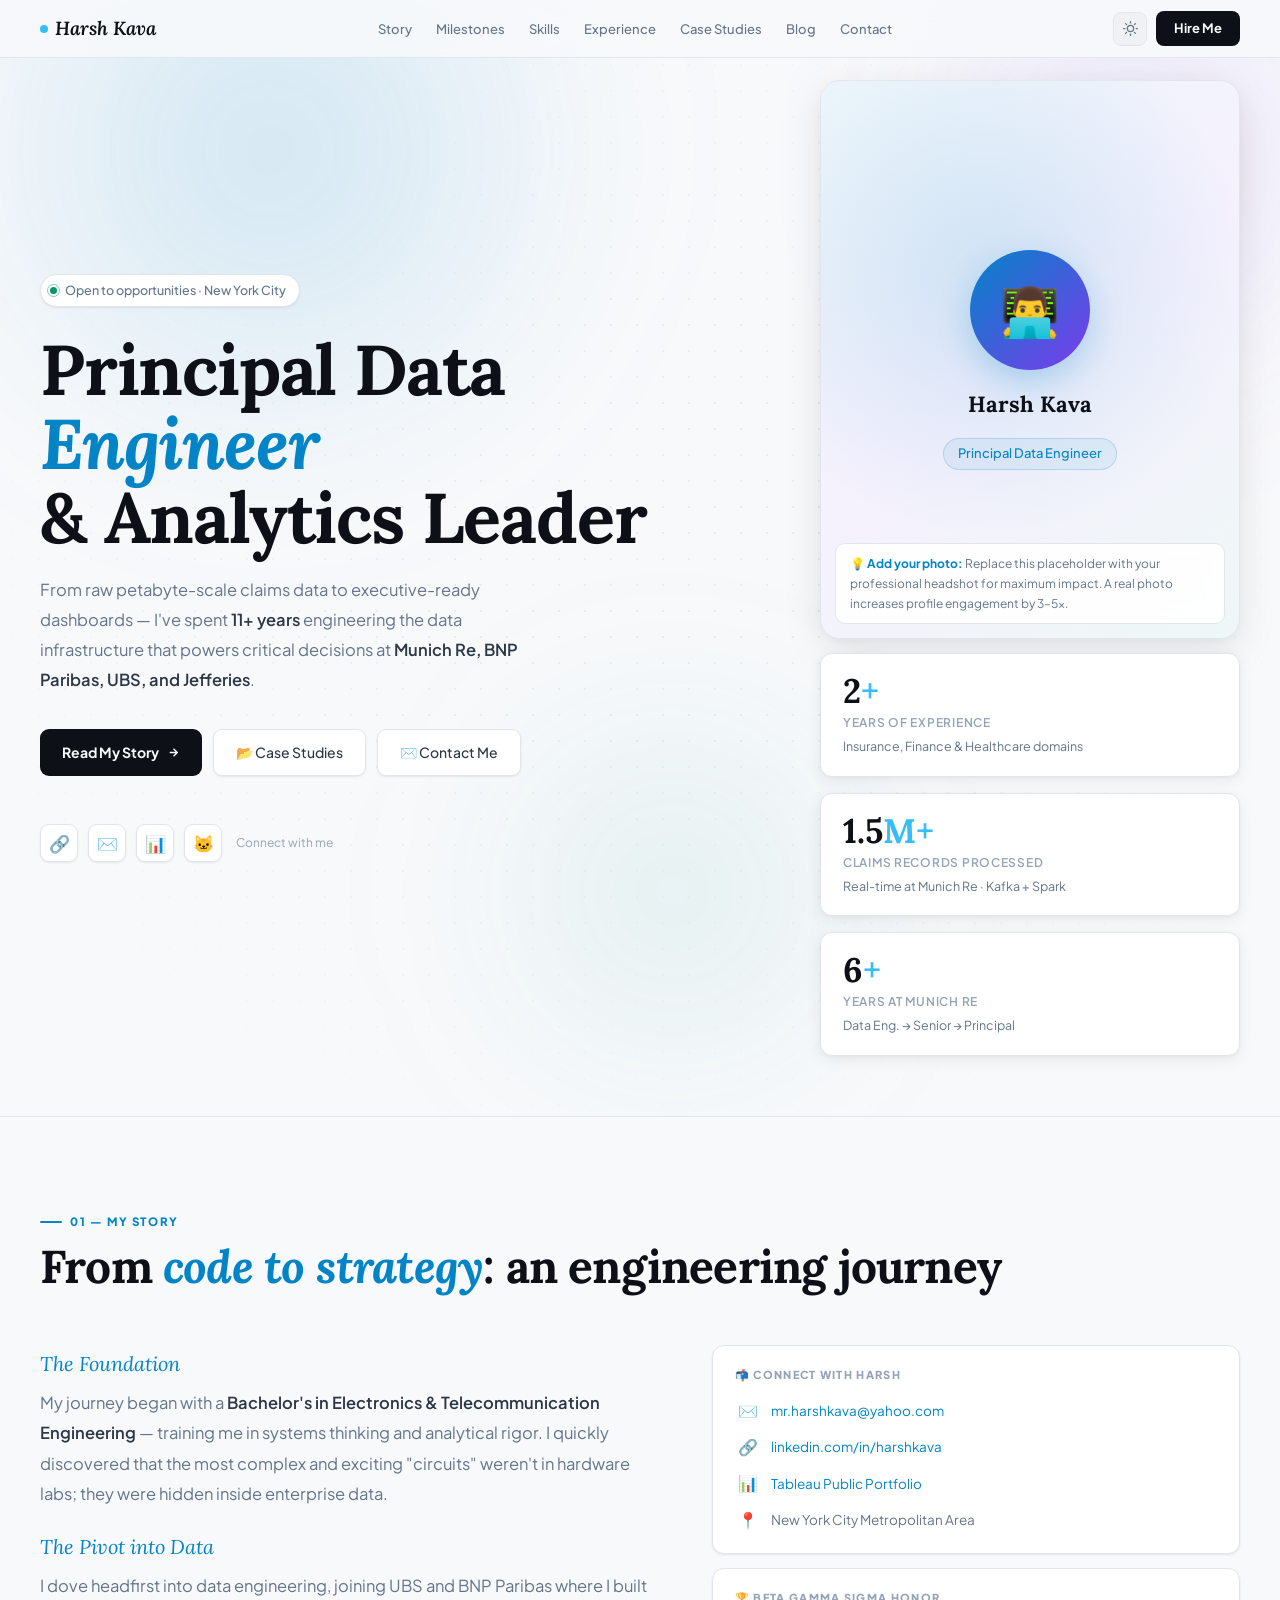
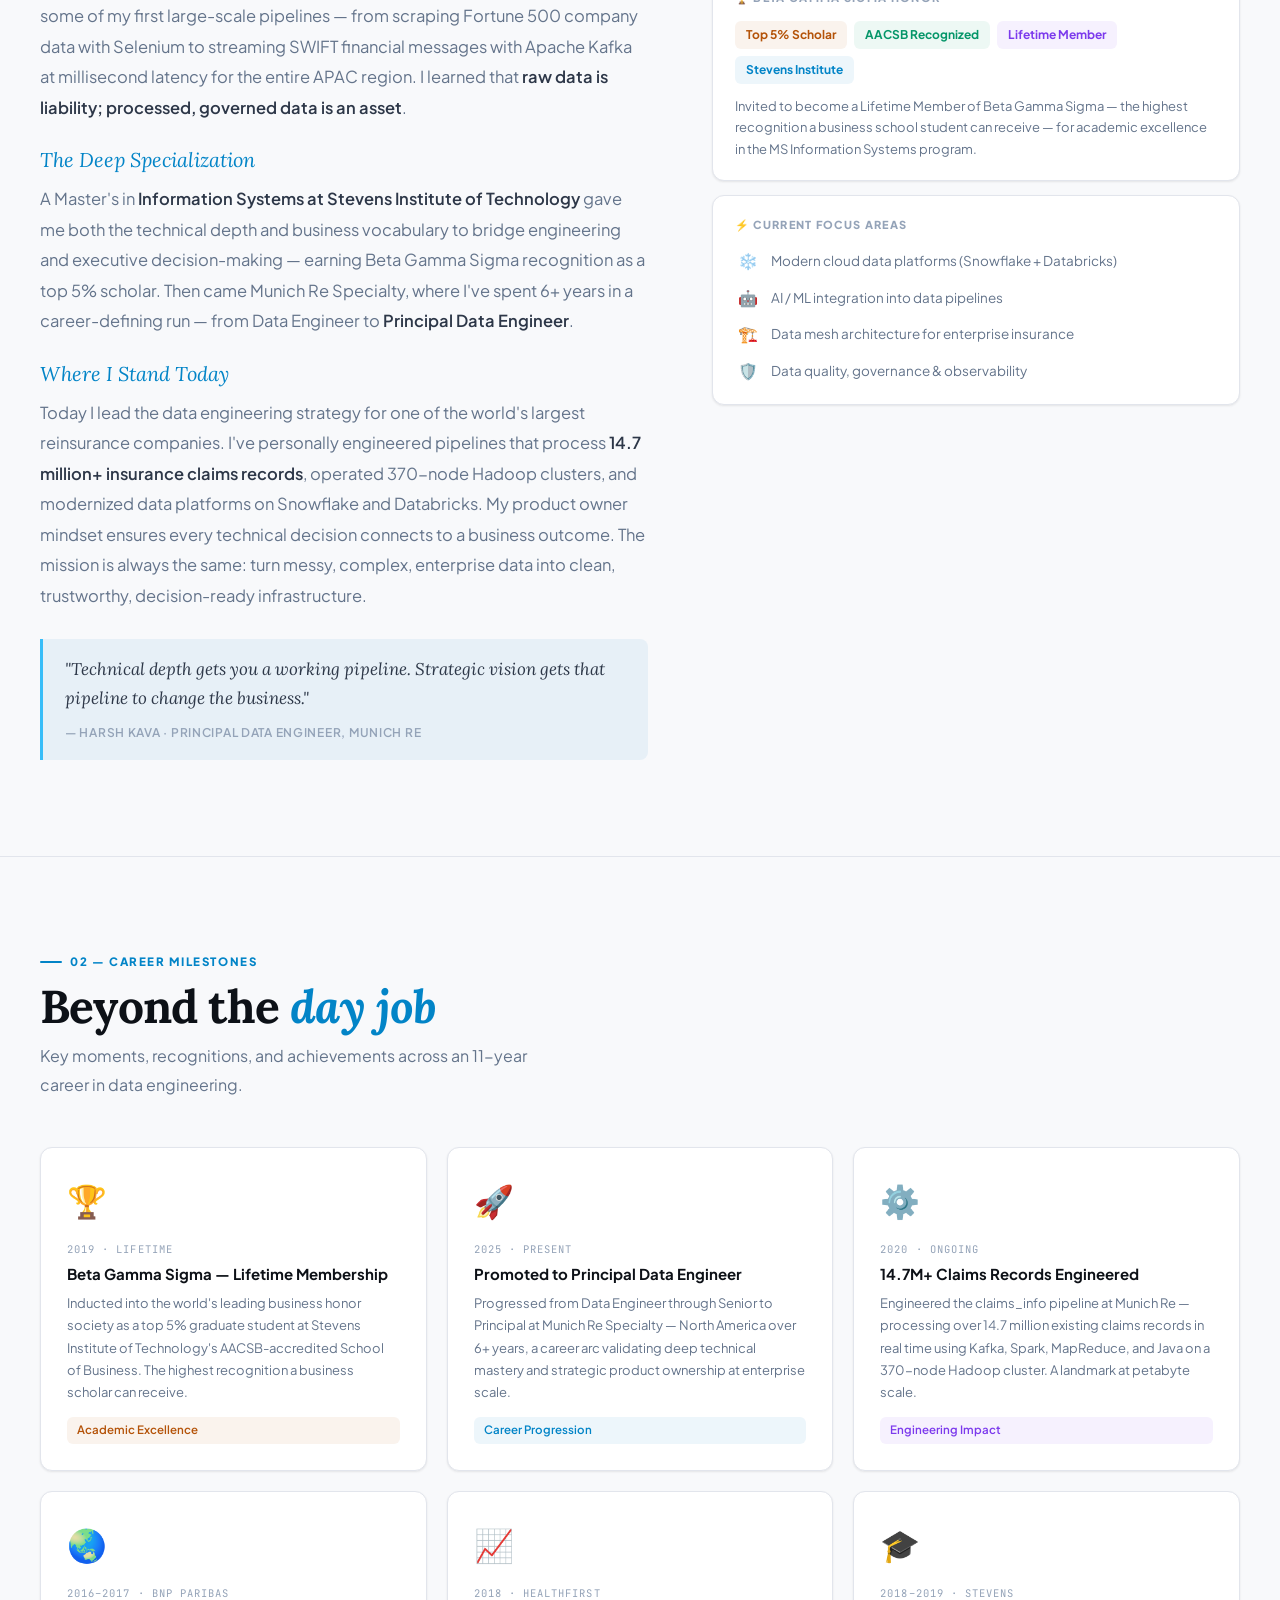
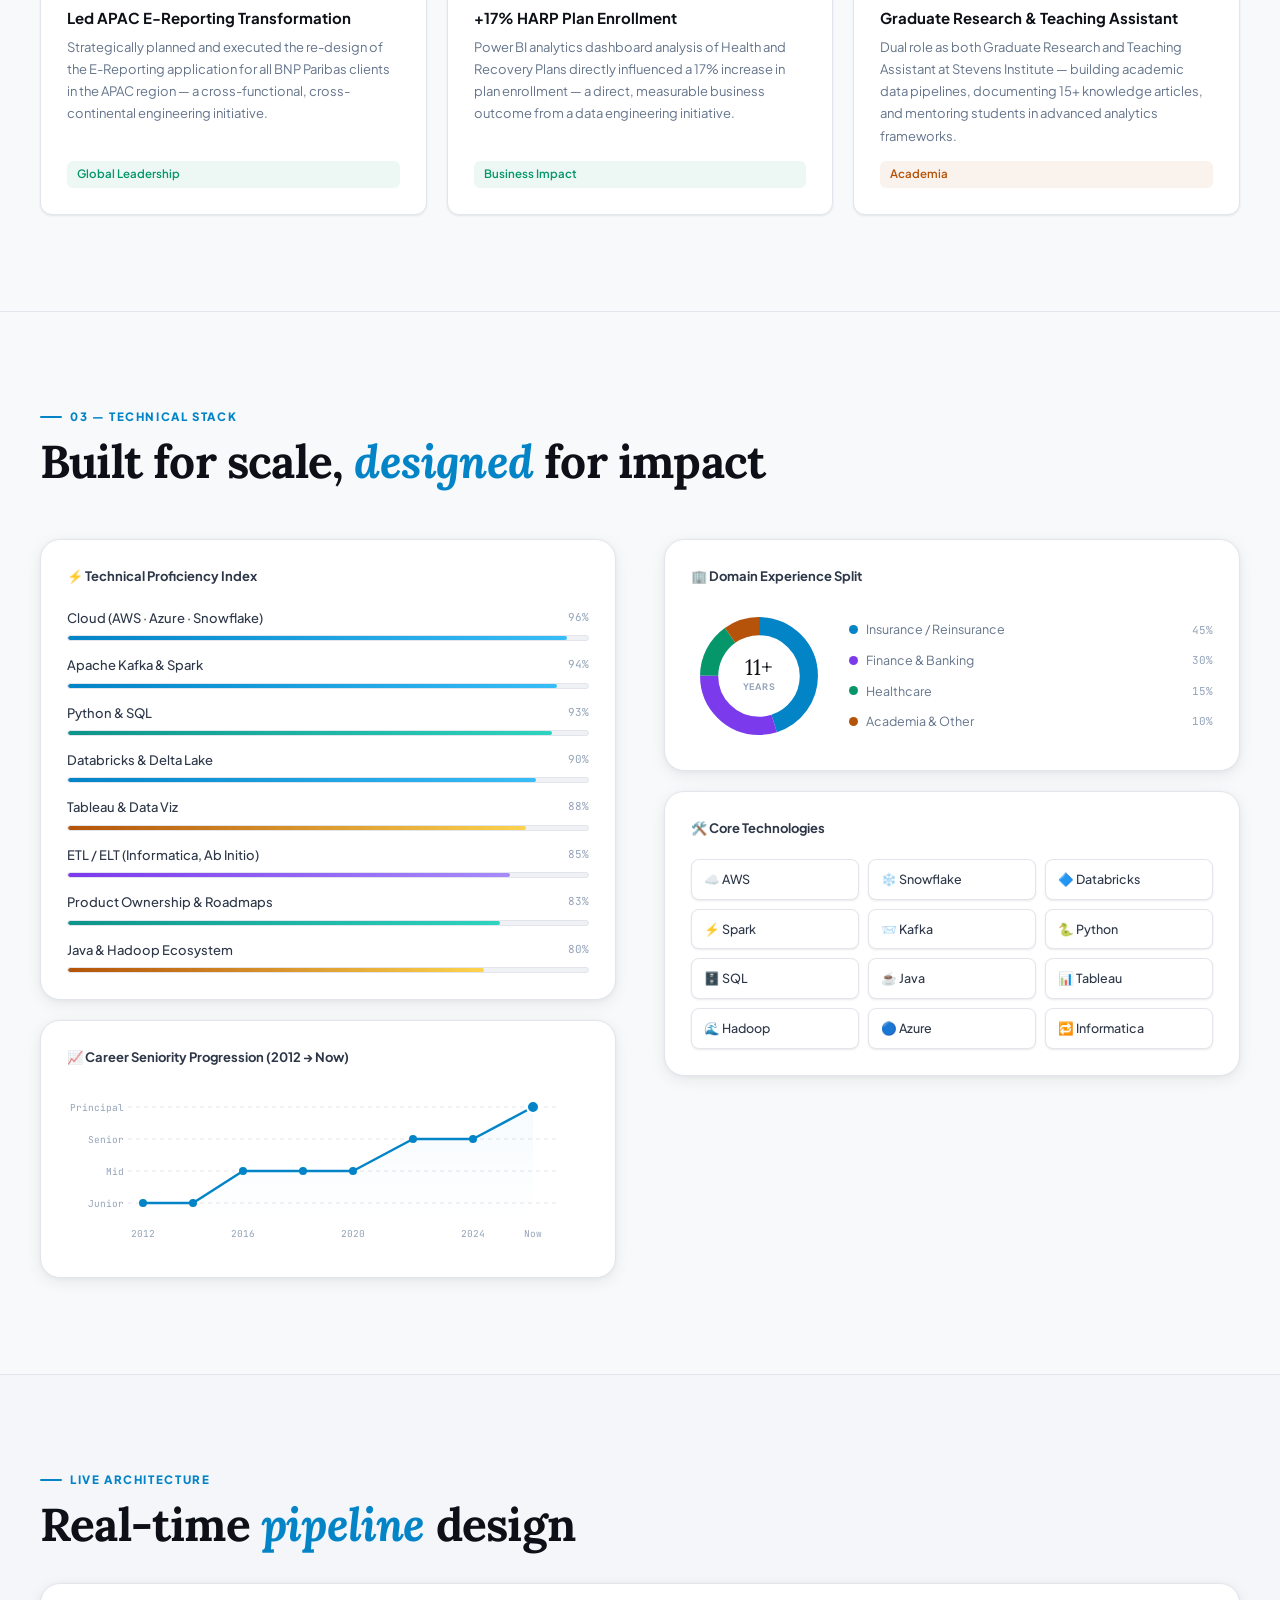
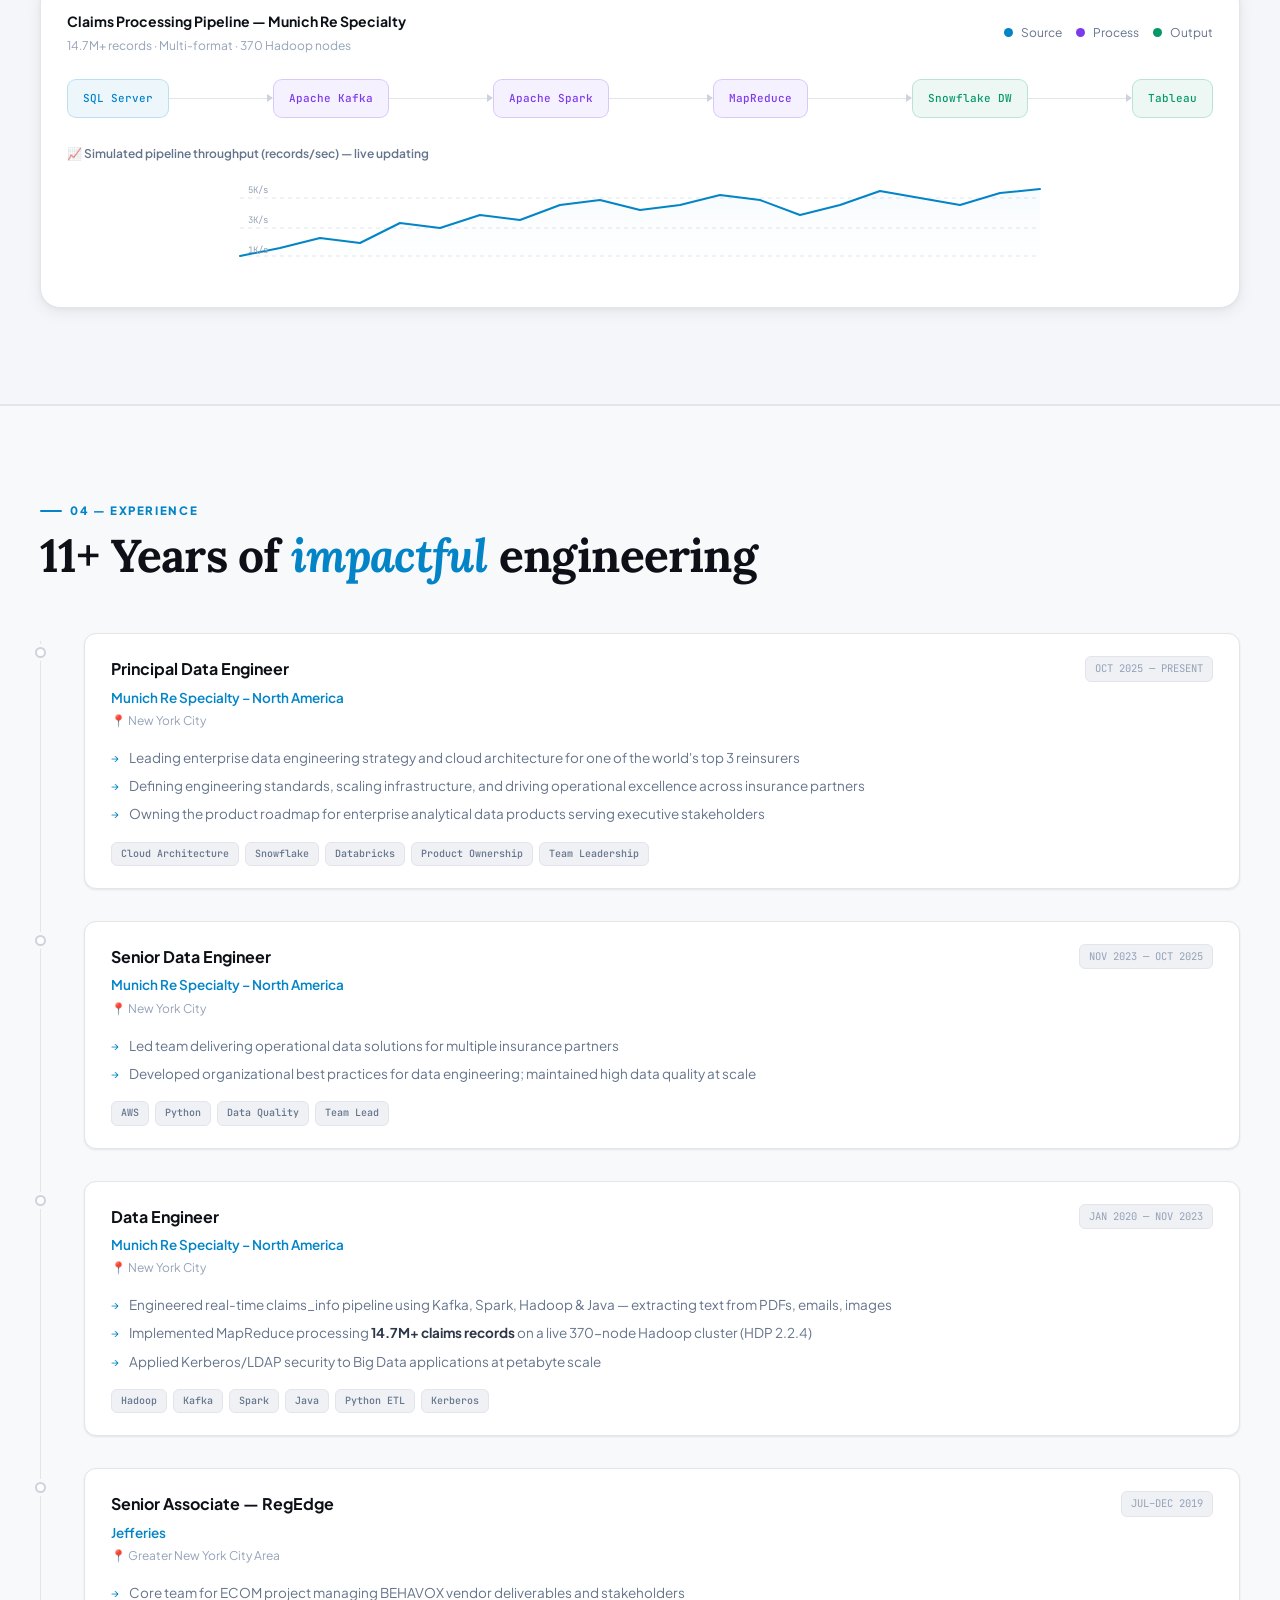
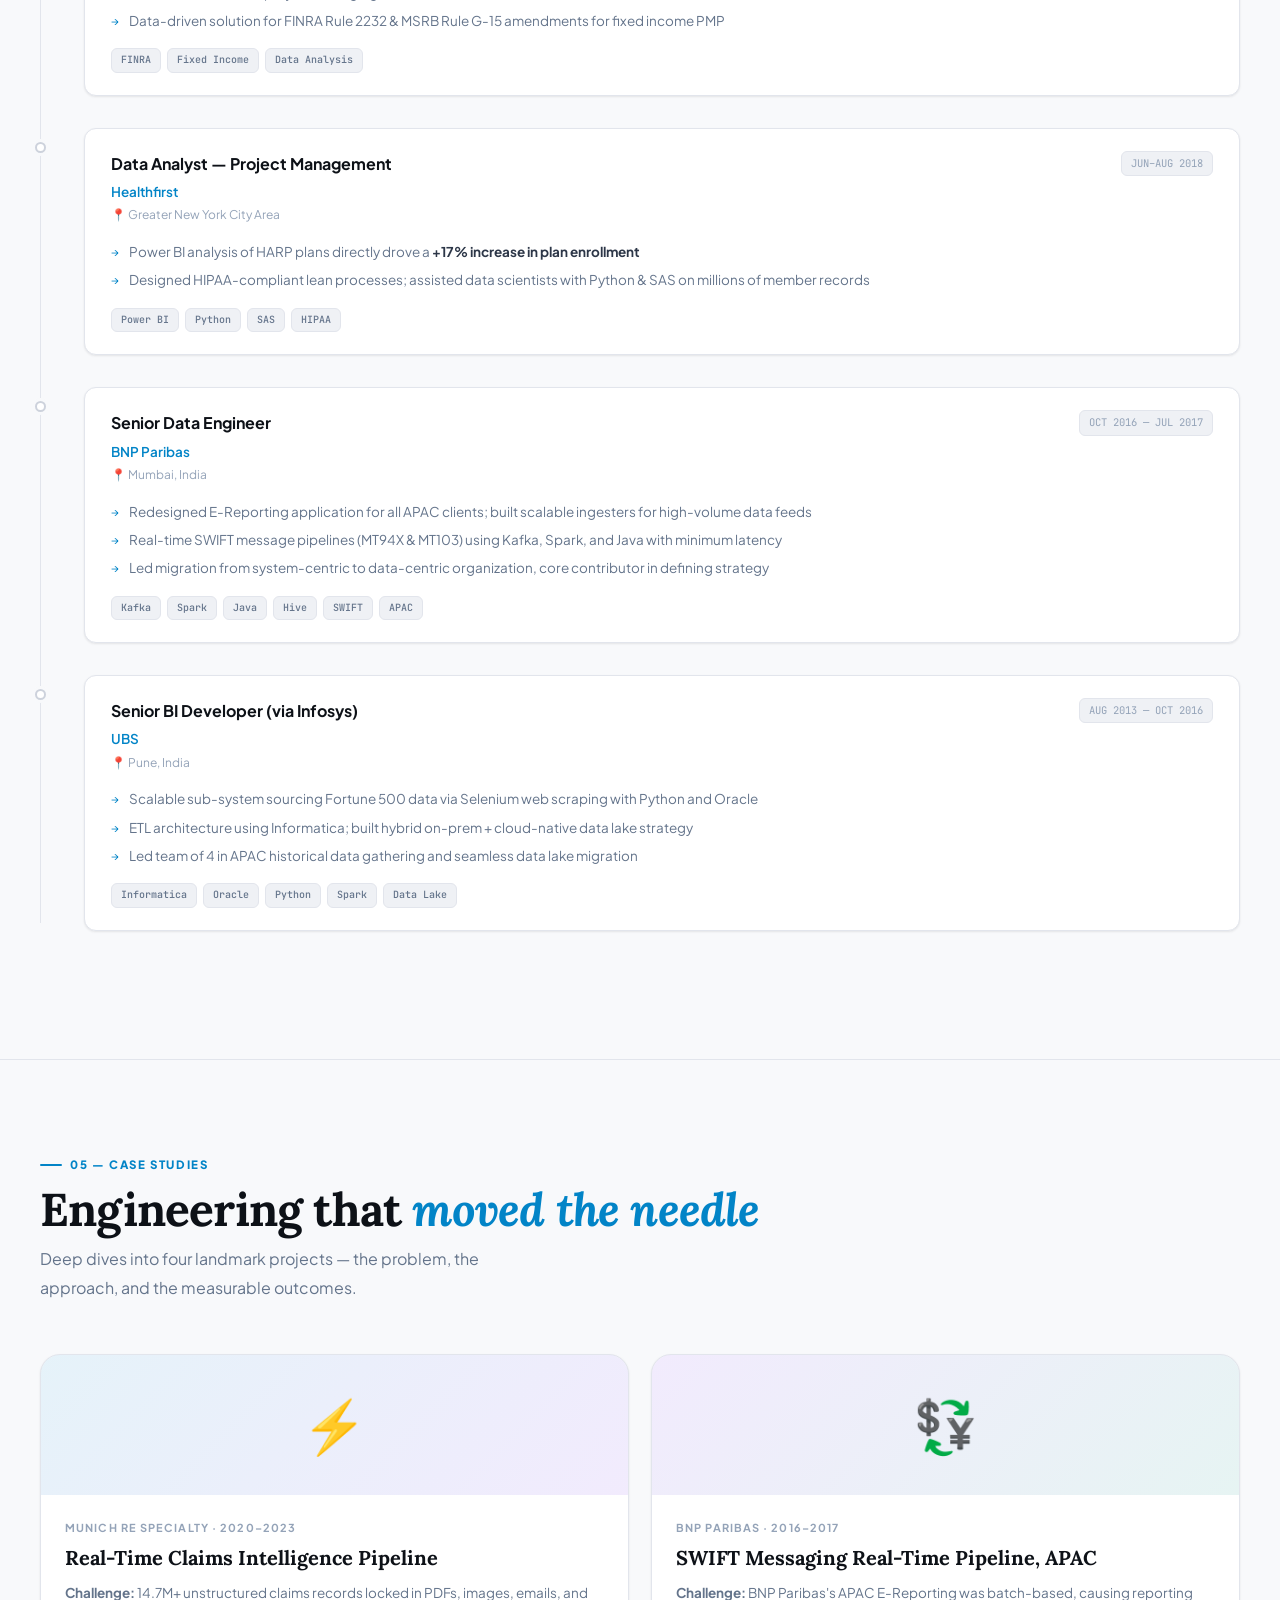
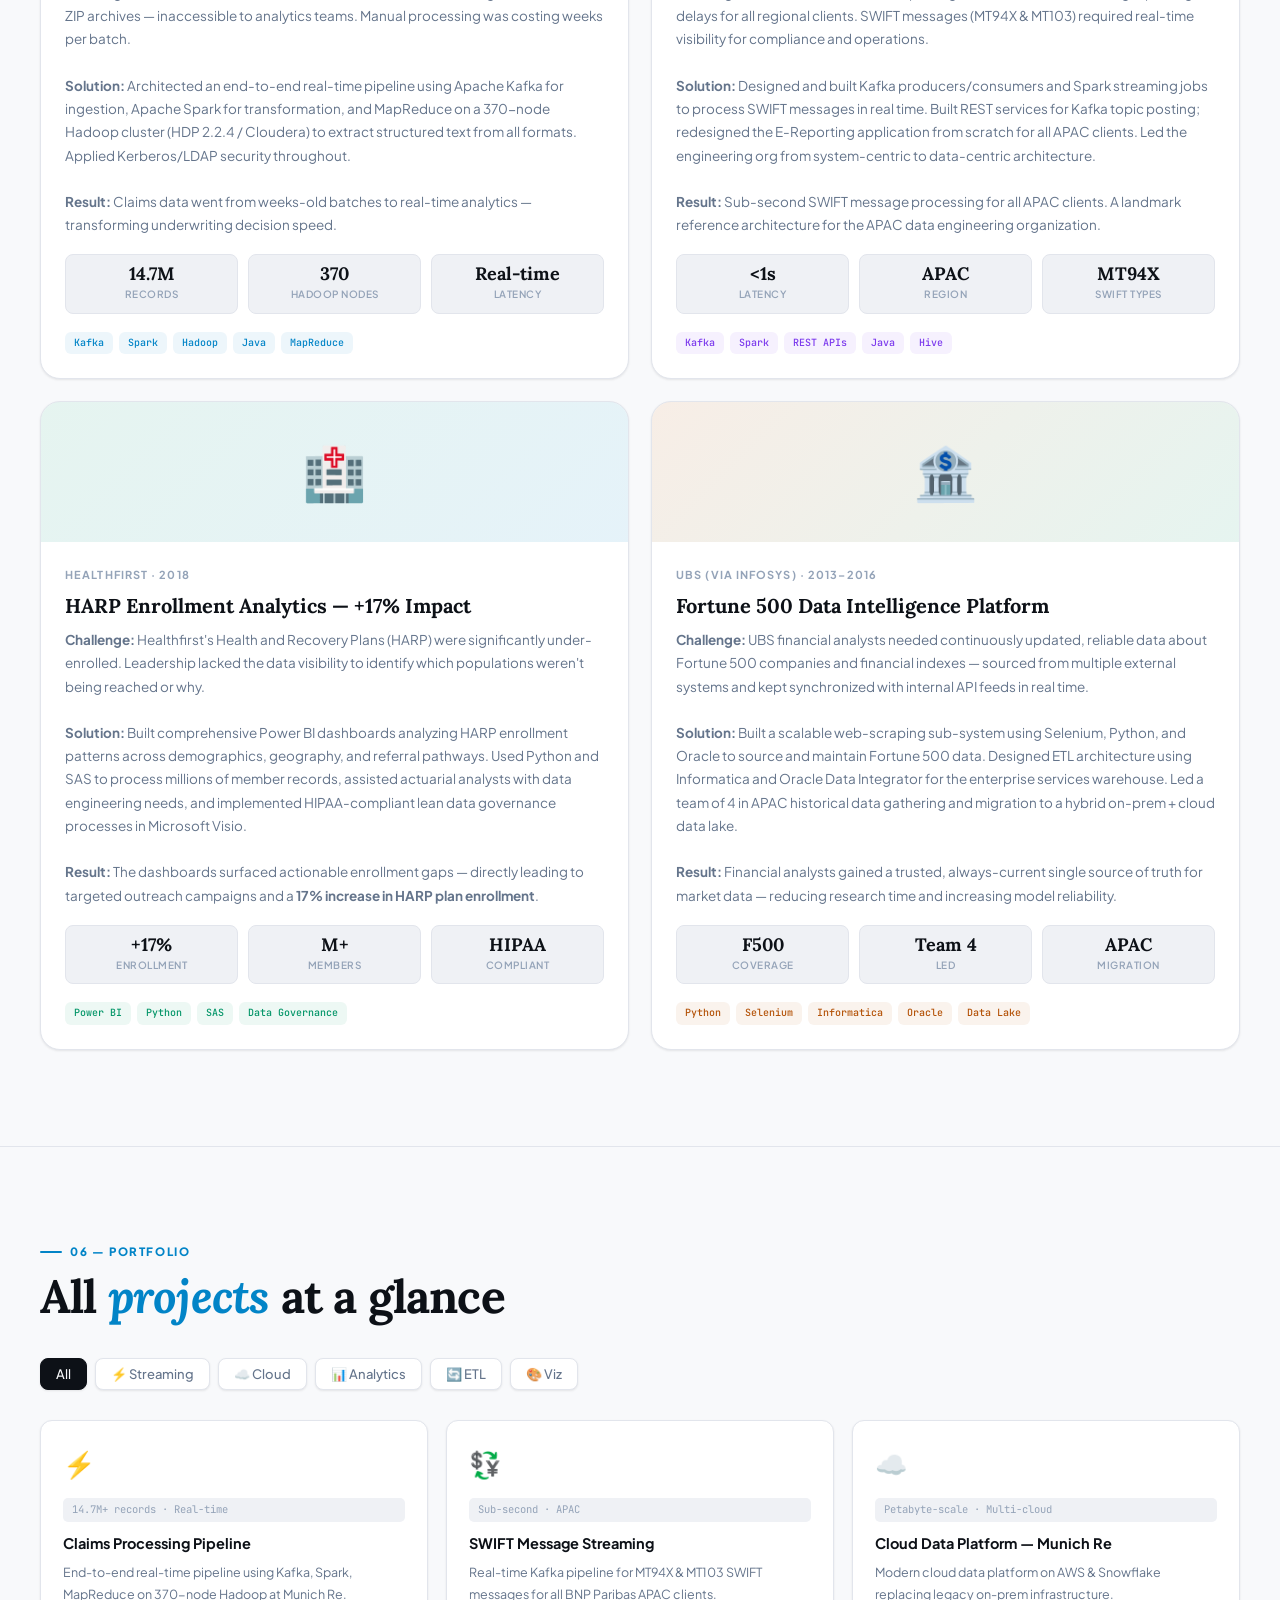
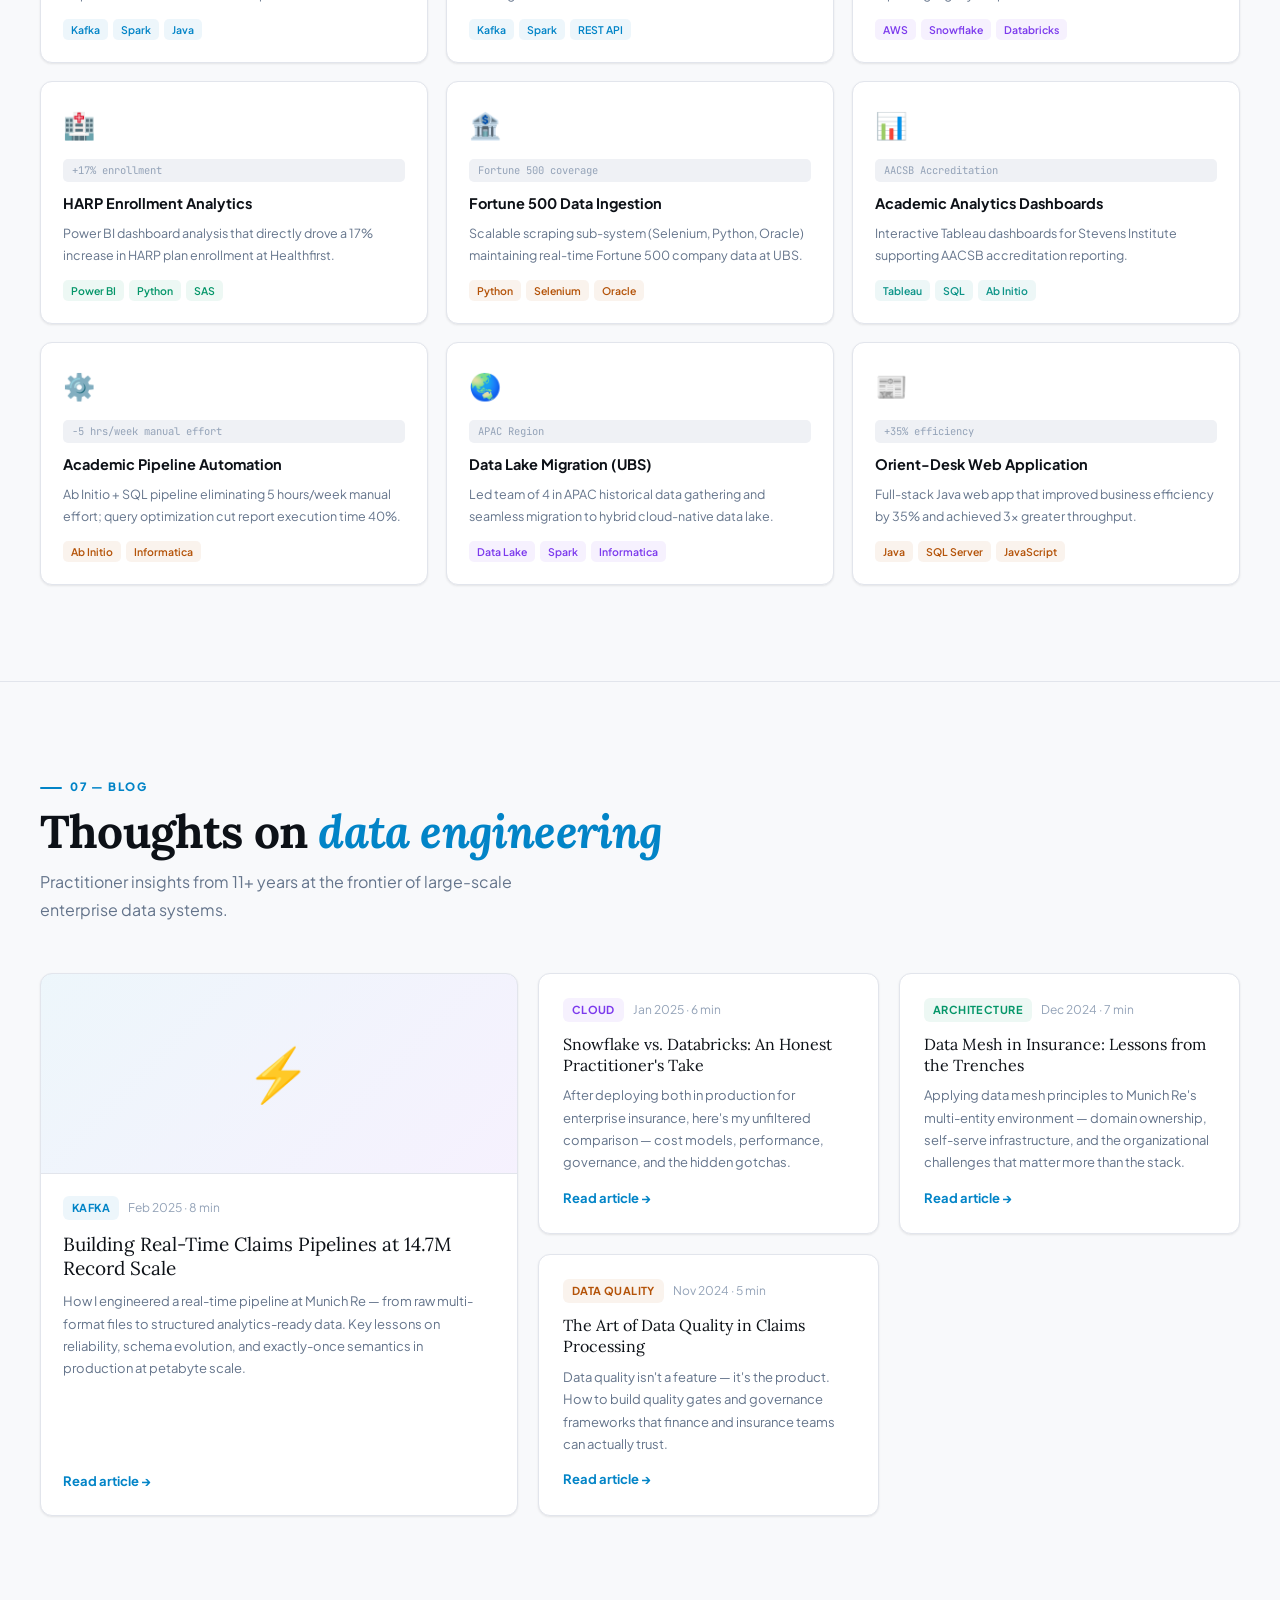
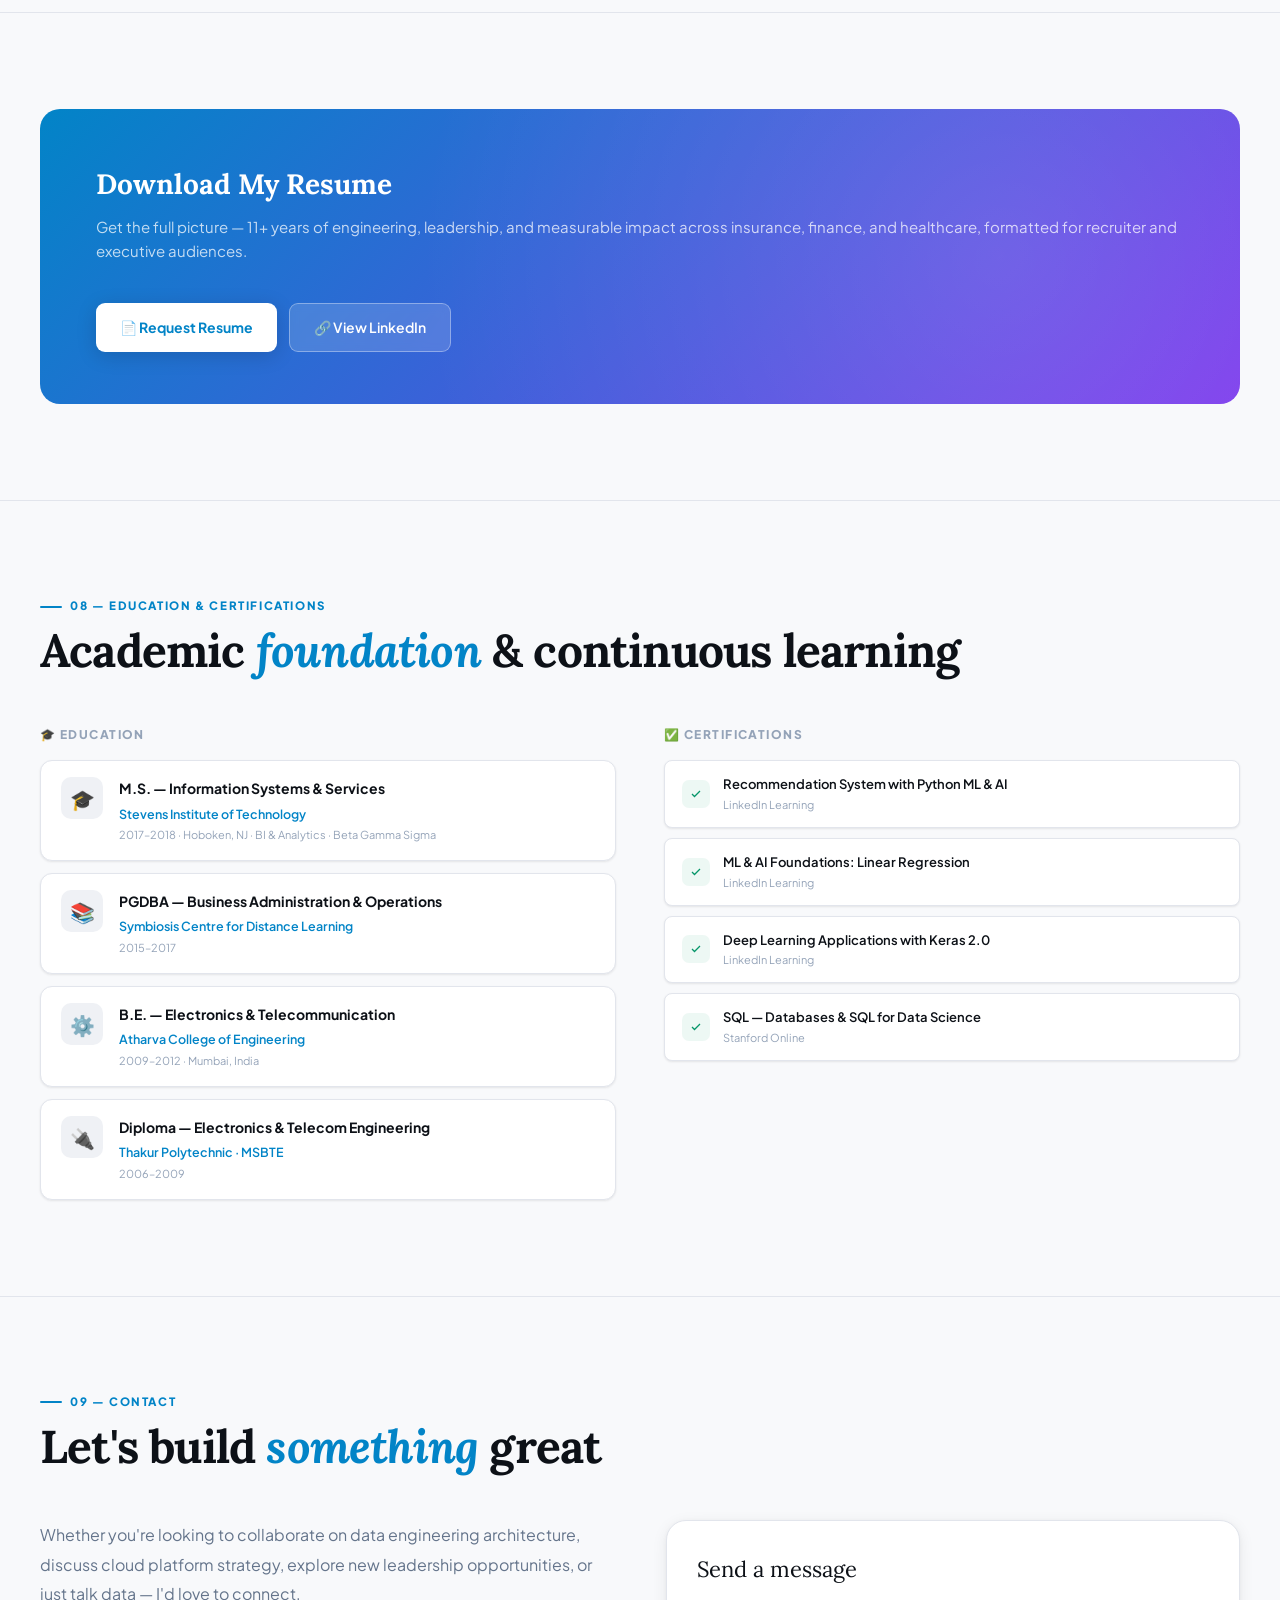
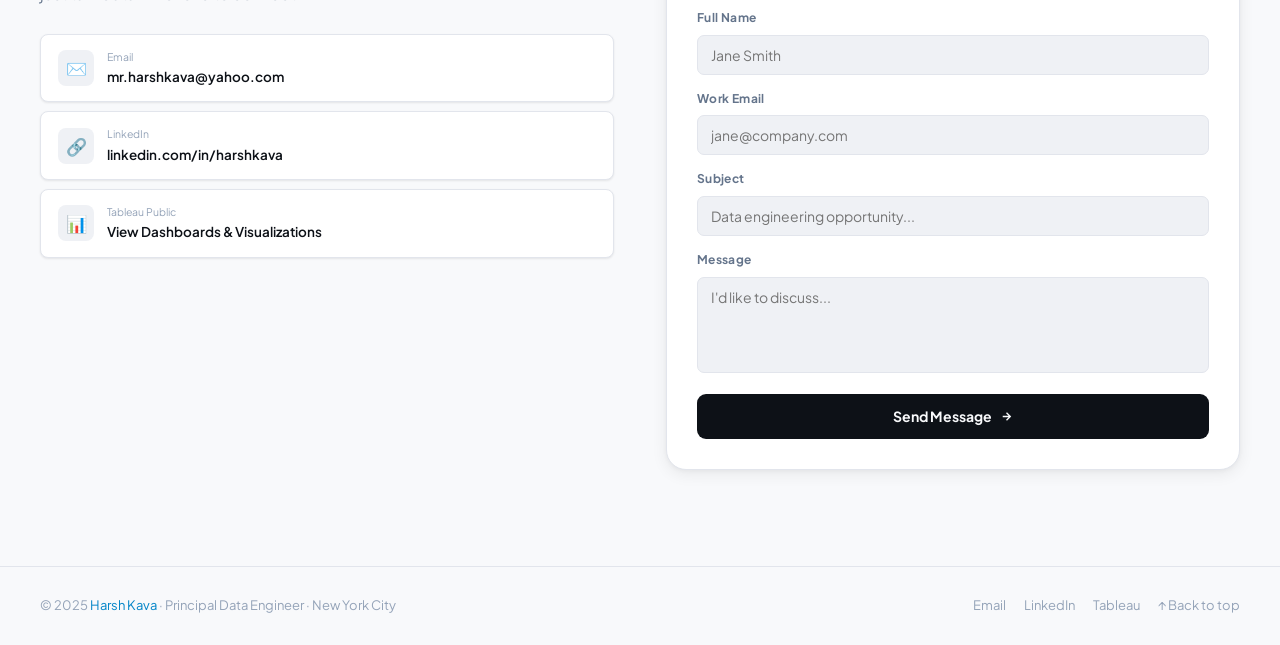
==== index.html @ af242ee1 "Rename index-3.html to index.html" ====
<!DOCTYPE html>
<html lang="en" data-theme="light">
<head>
<meta charset="UTF-8">
<meta name="viewport" content="width=device-width, initial-scale=1.0">
<title>Harsh Kava — Principal Data Engineer & Analytics Leader</title>

<!-- SEO -->
<meta name="description" content="Harsh Kava is a Principal Data Engineer at Munich Re with 11+ years building scalable cloud data platforms in insurance and finance. Expert in AWS, Snowflake, Databricks, Kafka, Spark.">
<meta name="keywords" content="Harsh Kava, Data Engineer, Principal Data Engineer, Munich Re, Snowflake, Databricks, Apache Spark, Kafka, Python, SQL, AWS, Analytics, New York">
<meta name="author" content="Harsh Kava">
<meta name="robots" content="index, follow">
<link rel="canonical" href="https://harshkava.github.io/">
<meta property="og:type" content="website">
<meta property="og:url" content="https://harshkava.github.io/">
<meta property="og:title" content="Harsh Kava — Principal Data Engineer">
<meta property="og:description" content="11+ years turning messy enterprise data into clean, scalable, decision-ready platforms. Currently: Principal Data Engineer at Munich Re Specialty.">
<meta name="twitter:card" content="summary_large_image">
<script type="application/ld+json">
{"@context":"https://schema.org","@type":"Person","name":"Harsh Kava","jobTitle":"Principal Data Engineer","description":"Analytics Leader with 11+ years in cloud data engineering for insurance and finance.","url":"https://harshkava.github.io/","email":"mr.harshkava@yahoo.com","address":{"@type":"PostalAddress","addressLocality":"New York City","addressRegion":"NY","addressCountry":"US"},"worksFor":{"@type":"Organization","name":"Munich Re Specialty – North America"},"alumniOf":[{"@type":"CollegeOrUniversity","name":"Stevens Institute of Technology"}],"sameAs":["https://www.linkedin.com/in/harshkava/","https://public.tableau.com/profile/harsh.kava#!/"]}
</script>

<link rel="preconnect" href="https://fonts.googleapis.com">
<link href="https://fonts.googleapis.com/css2?family=Lora:ital,wght@0,400;0,600;0,700;1,400;1,600&family=Plus+Jakarta+Sans:wght@300;400;500;600;700;800&family=JetBrains+Mono:wght@400;500&display=swap" rel="stylesheet">

<style>
/* ───────────────────────────────
   TOKENS
─────────────────────────────── */
:root {
  --bg:       #F8F9FB;
  --bg2:      #EFF1F5;
  --surface:  #FFFFFF;
  --surface2: #F4F6FA;
  --border:   #E2E5EC;
  --border2:  #CDD2DC;
  --text:     #0D1117;
  --text2:    #2D3748;
  --text3:    #64748B;
  --text4:    #94A3B8;
  --sky:      #0284C7;
  --sky-l:    #38BDF8;
  --sky-bg:   rgba(2,132,199,0.07);
  --sky-br:   rgba(2,132,199,0.2);
  --teal:     #0D9488;
  --teal-bg:  rgba(13,148,136,0.07);
  --violet:   #7C3AED;
  --violet-bg:rgba(124,58,237,0.07);
  --amber:    #B45309;
  --amber-bg: rgba(180,83,9,0.07);
  --green:    #059669;
  --green-bg: rgba(5,150,105,0.07);
  --rose:     #E11D48;
  --rose-bg:  rgba(225,29,72,0.07);
  --sh1: 0 1px 3px rgba(0,0,0,0.05),0 1px 2px rgba(0,0,0,0.04);
  --sh2: 0 4px 16px rgba(0,0,0,0.07),0 1px 4px rgba(0,0,0,0.04);
  --sh3: 0 12px 40px rgba(0,0,0,0.09),0 4px 12px rgba(0,0,0,0.04);
  --sh4: 0 24px 64px rgba(0,0,0,0.11),0 8px 20px rgba(0,0,0,0.05);
  --r:   12px;
  --rsm: 8px;
  --rlg: 20px;
  --ease: 0.22s cubic-bezier(.4,0,.2,1);
  --slow: 0.55s cubic-bezier(.4,0,.2,1);
}
[data-theme="dark"] {
  --bg:#08090D; --bg2:#101219; --surface:#141720; --surface2:#191D28;
  --border:#232736; --border2:#2E3446;
  --text:#F0F2F8; --text2:#C8CDE0; --text3:#7B82A0; --text4:#4A5070;
  --sky:#38BDF8; --sky-l:#7DD3FC; --sky-bg:rgba(56,189,248,.09); --sky-br:rgba(56,189,248,.22);
  --teal:#2DD4BF; --teal-bg:rgba(45,212,191,.08);
  --violet:#A78BFA; --violet-bg:rgba(167,139,250,.08);
  --amber:#FCD34D; --amber-bg:rgba(252,211,77,.08);
  --green:#34D399; --green-bg:rgba(52,211,153,.08);
  --rose:#FB7185; --rose-bg:rgba(251,113,133,.08);
  --sh1:0 1px 3px rgba(0,0,0,.35); --sh2:0 4px 16px rgba(0,0,0,.4);
  --sh3:0 12px 40px rgba(0,0,0,.5); --sh4:0 24px 64px rgba(0,0,0,.6);
}

*,*::before,*::after{box-sizing:border-box;margin:0;padding:0}
html{scroll-behavior:smooth;font-size:16px}
body{font-family:'Plus Jakarta Sans',sans-serif;background:var(--bg);color:var(--text);line-height:1.65;overflow-x:hidden;transition:background var(--slow),color var(--slow);-webkit-font-smoothing:antialiased}
::-webkit-scrollbar{width:4px}::-webkit-scrollbar-track{background:var(--bg2)}::-webkit-scrollbar-thumb{background:var(--border2);border-radius:2px}
::selection{background:var(--sky-bg);color:var(--sky)}
a{color:inherit;text-decoration:none}
button{font-family:inherit;cursor:pointer;border:none;background:none}
img{max-width:100%;display:block}

/* ───────────────────────────────
   NAV
─────────────────────────────── */
nav{
  position:fixed;top:0;left:0;right:0;z-index:1000;
  height:58px;display:flex;align-items:center;padding:0 28px;
  background:rgba(248,249,251,.9);
  backdrop-filter:blur(20px) saturate(200%);
  -webkit-backdrop-filter:blur(20px) saturate(200%);
  border-bottom:1px solid var(--border);
  transition:background var(--slow),border-color var(--slow);
}
[data-theme="dark"] nav{background:rgba(8,9,13,.9)}
.nav-in{max-width:1200px;width:100%;margin:0 auto;display:flex;align-items:center;justify-content:space-between}
.nav-logo{font-family:'Lora',serif;font-size:19px;font-style:italic;font-weight:600;color:var(--text);display:flex;align-items:center;gap:7px}
.nav-dot{width:8px;height:8px;border-radius:50%;background:var(--sky-l);animation:breathe 3s ease-in-out infinite}
@keyframes breathe{0%,100%{opacity:1;transform:scale(1)}50%{opacity:.6;transform:scale(.85)}}
.nav-links{display:flex;gap:2px;list-style:none}
.nav-links a{font-size:13px;font-weight:500;color:var(--text3);padding:6px 11px;border-radius:7px;transition:color var(--ease),background var(--ease)}
.nav-links a:hover{color:var(--text);background:var(--bg2)}
.nav-links a.active{color:var(--sky)}
.nav-r{display:flex;align-items:center;gap:9px}
.theme-btn{width:34px;height:34px;border-radius:8px;background:var(--bg2);border:1px solid var(--border);display:flex;align-items:center;justify-content:center;color:var(--text3);transition:all var(--ease)}
.theme-btn:hover{background:var(--border);color:var(--text)}
.theme-btn svg{width:15px;height:15px}
.moon{display:none}[data-theme="dark"] .sun{display:none}[data-theme="dark"] .moon{display:block}
.btn-hire{padding:7px 18px;background:var(--text);color:var(--bg);border-radius:8px;font-size:13px;font-weight:700;transition:opacity var(--ease),transform var(--ease)}
.btn-hire:hover{opacity:.85;transform:translateY(-1px)}

/* ───────────────────────────────
   HERO  —  best of both worlds:
   big personal photo + narrative + stats
─────────────────────────────── */
#hero{
  min-height:100vh;display:flex;flex-direction:column;
  justify-content:center;padding:80px 28px 60px;
  position:relative;overflow:hidden;
}
/* Aurora */
.aurora{position:absolute;inset:0;pointer-events:none;z-index:0;overflow:hidden}
.abl{position:absolute;border-radius:50%;filter:blur(90px);animation:drift 15s ease-in-out infinite}
.abl:nth-child(1){width:700px;height:700px;top:-200px;left:-80px;background:radial-gradient(circle,rgba(2,132,199,.18),transparent 70%);animation-delay:0s}
.abl:nth-child(2){width:500px;height:500px;top:-80px;right:-100px;background:radial-gradient(circle,rgba(124,58,237,.14),transparent 70%);animation-delay:-6s}
.abl:nth-child(3){width:450px;height:450px;bottom:0;left:35%;background:radial-gradient(circle,rgba(13,148,136,.12),transparent 70%);animation-delay:-11s}
@keyframes drift{0%,100%{transform:translate(0,0) scale(1)}33%{transform:translate(28px,-18px) scale(1.04)}66%{transform:translate(-18px,14px) scale(.97)}}
.dot-grid{position:absolute;inset:0;pointer-events:none;z-index:0;background-image:radial-gradient(circle,var(--border) 1px,transparent 1px);background-size:26px 26px;mask-image:radial-gradient(ellipse 80% 80% at 50% 50%,black 20%,transparent 75%);-webkit-mask-image:radial-gradient(ellipse 80% 80% at 50% 50%,black 20%,transparent 75%);opacity:.7}

.hero-wrap{max-width:1200px;width:100%;margin:0 auto;position:relative;z-index:1;display:grid;grid-template-columns:1fr 420px;gap:64px;align-items:center}

/* Left: text */
.hero-badge{display:inline-flex;align-items:center;gap:8px;padding:5px 13px 5px 9px;background:var(--surface);border:1px solid var(--border);border-radius:100px;font-size:12.5px;font-weight:500;color:var(--text3);margin-bottom:26px;box-shadow:var(--sh1);opacity:0;animation:up .7s .1s forwards}
.hero-badge-pulse{width:7px;height:7px;border-radius:50%;background:var(--green);position:relative}
.hero-badge-pulse::after{content:'';position:absolute;inset:-3px;border-radius:50%;border:1.5px solid var(--green);opacity:.5;animation:pulse 2.2s infinite}
@keyframes pulse{0%,100%{transform:scale(1);opacity:.5}50%{transform:scale(1.4);opacity:0}}

.hero-headline{font-family:'Lora',serif;font-size:clamp(38px,5.5vw,72px);line-height:1.05;letter-spacing:-1.2px;color:var(--text);margin-bottom:20px}
.hero-headline .hl1{display:block;opacity:0;animation:up .85s .25s forwards}
.hero-headline .hl2{display:block;font-style:italic;color:var(--sky);opacity:0;animation:up .85s .4s forwards}
.hero-headline .hl3{display:block;opacity:0;animation:up .85s .55s forwards}

.hero-sub{font-size:16.5px;font-weight:400;color:var(--text3);max-width:520px;line-height:1.82;margin-bottom:34px;opacity:0;animation:up .85s .7s forwards}
.hero-sub strong{color:var(--text2);font-weight:600}

.hero-btns{display:flex;gap:11px;flex-wrap:wrap;margin-bottom:48px;opacity:0;animation:up .85s .82s forwards}
.btn-p{padding:11px 22px;background:var(--text);color:var(--bg);border-radius:9px;font-size:14px;font-weight:700;display:inline-flex;align-items:center;gap:8px;transition:opacity var(--ease),transform var(--ease),box-shadow var(--ease)}
.btn-p:hover{opacity:.85;transform:translateY(-1px);box-shadow:var(--sh2)}
.btn-s{padding:11px 22px;background:var(--surface);color:var(--text2);border:1px solid var(--border);border-radius:9px;font-size:14px;font-weight:500;display:inline-flex;align-items:center;gap:8px;box-shadow:var(--sh1);transition:all var(--ease)}
.btn-s:hover{border-color:var(--border2);background:var(--bg2);transform:translateY(-1px);box-shadow:var(--sh2)}

/* Social links strip */
.hero-socials{display:flex;gap:10px;opacity:0;animation:up .85s .95s forwards}
.social-btn{width:38px;height:38px;border-radius:9px;background:var(--surface);border:1px solid var(--border);display:flex;align-items:center;justify-content:center;font-size:17px;transition:all var(--ease);box-shadow:var(--sh1)}
.social-btn:hover{border-color:var(--sky-br);background:var(--sky-bg);transform:translateY(-2px);box-shadow:var(--sh2)}
.social-label{font-size:12px;color:var(--text4);display:flex;align-items:center;margin-left:4px}

/* Hero stat cards */
.hero-stats-col{display:flex;flex-direction:column;gap:16px;opacity:0;animation:up .85s .5s forwards}
.hstat-card{background:var(--surface);border:1px solid var(--border);border-radius:var(--r);padding:20px 22px;box-shadow:var(--sh2);transition:all var(--ease)}
.hstat-card:hover{border-color:var(--sky-br);transform:translateX(-4px);box-shadow:var(--sh3)}
.hstat-n{font-family:'Lora',serif;font-size:34px;font-weight:700;color:var(--text);line-height:1}
.hstat-n em{color:var(--sky-l);font-style:normal}
.hstat-l{font-size:12px;font-weight:600;color:var(--text4);margin-top:5px;text-transform:uppercase;letter-spacing:.06em}
.hstat-desc{font-size:12.5px;color:var(--text3);margin-top:4px;line-height:1.5}

/* Photo card */
.photo-card{background:var(--surface);border:1px solid var(--border);border-radius:20px;overflow:hidden;box-shadow:var(--sh3);position:relative}
.photo-placeholder{width:100%;aspect-ratio:3/4;background:linear-gradient(145deg,var(--sky-bg) 0%,var(--violet-bg) 50%,var(--teal-bg) 100%);display:flex;flex-direction:column;align-items:center;justify-content:center;gap:16px;position:relative;overflow:hidden;min-height:340px}
.photo-placeholder::before{content:'';position:absolute;inset:0;background:radial-gradient(circle at 40% 35%,rgba(2,132,199,.15),transparent 60%)}
.photo-avatar{width:120px;height:120px;border-radius:50%;background:linear-gradient(135deg,var(--sky),var(--violet));display:flex;align-items:center;justify-content:center;font-size:48px;box-shadow:0 12px 32px rgba(2,132,199,.25);position:relative;z-index:1}
.photo-name{font-family:'Lora',serif;font-size:22px;font-weight:700;color:var(--text);position:relative;z-index:1;text-align:center}
.photo-role{font-size:13px;font-weight:500;color:var(--sky);position:relative;z-index:1;text-align:center;padding:4px 14px;background:var(--sky-bg);border:1px solid var(--sky-br);border-radius:100px}
.photo-tip{position:absolute;bottom:14px;left:14px;right:14px;background:rgba(255,255,255,.9);border:1px solid var(--border);border-radius:10px;padding:10px 14px;backdrop-filter:blur(8px);z-index:2;font-size:12px;color:var(--text3)}
[data-theme="dark"] .photo-tip{background:rgba(20,23,32,.92)}
.photo-tip strong{color:var(--sky);font-weight:700}

@keyframes up{from{opacity:0;transform:translateY(18px)}to{opacity:1;transform:translateY(0)}}

/* ───────────────────────────────
   SECTIONS
─────────────────────────────── */
.sec{padding:96px 28px}
.sec-in{max-width:1200px;margin:0 auto}
.sec-sep{border-top:1px solid var(--border)}

.eyebrow{font-size:11.5px;font-weight:800;letter-spacing:.14em;text-transform:uppercase;color:var(--sky);margin-bottom:10px;display:flex;align-items:center;gap:8px}
.eyebrow::before{content:'';display:block;width:22px;height:2px;background:var(--sky);border-radius:1px}
.sec-title{font-family:'Lora',serif;font-size:clamp(26px,4vw,46px);font-weight:700;letter-spacing:-.8px;line-height:1.1;color:var(--text);margin-bottom:10px}
.sec-title em{font-style:italic;color:var(--sky)}
.sec-desc{font-size:16px;font-weight:400;color:var(--text3);max-width:500px;line-height:1.78}

.reveal{opacity:0;transform:translateY(20px);transition:opacity .6s var(--slow),transform .6s var(--slow)}
.reveal.vis{opacity:1;transform:translateY(0)}

/* ───────────────────────────────
   ABOUT — STORY
─────────────────────────────── */
.story-grid{display:grid;grid-template-columns:1.15fr 1fr;gap:64px;align-items:start;margin-top:52px}
.story-text{font-size:16.5px;font-weight:400;color:var(--text3);line-height:1.85}
.story-text p{margin-bottom:18px}
.story-text p strong{color:var(--text2);font-weight:600}
.story-text .chapter{font-family:'Lora',serif;font-size:20px;font-style:italic;color:var(--sky);margin-bottom:6px;display:block}
.story-quote{border-left:3px solid var(--sky-l);padding:16px 22px;background:var(--sky-bg);border-radius:0 var(--rsm) var(--rsm) 0;margin-top:28px;font-family:'Lora',serif;font-size:17px;font-style:italic;color:var(--text2);line-height:1.7}
.story-quote cite{display:block;font-family:'Plus Jakarta Sans',sans-serif;font-size:12px;font-style:normal;color:var(--text4);margin-top:10px;font-weight:600;letter-spacing:.06em;text-transform:uppercase}

.side-cards{display:flex;flex-direction:column;gap:14px}
.scard{background:var(--surface);border:1px solid var(--border);border-radius:var(--r);padding:20px 22px;box-shadow:var(--sh1);transition:border-color var(--ease),box-shadow var(--ease),transform var(--ease)}
.scard:hover{border-color:var(--sky-br);box-shadow:var(--sh2);transform:translateY(-2px)}
.scard-head{font-size:11px;font-weight:800;letter-spacing:.12em;text-transform:uppercase;color:var(--text4);margin-bottom:14px}
.scard-row{display:flex;align-items:center;gap:10px;margin-bottom:10px}
.scard-row:last-child{margin-bottom:0}
.scard-ic{font-size:16px;flex-shrink:0;width:26px;text-align:center}
.scard-tx{font-size:13.5px;color:var(--text3)}
.scard-tx a{color:var(--sky);transition:opacity var(--ease)}
.scard-tx a:hover{opacity:.75;text-decoration:underline}
.chips{display:flex;flex-wrap:wrap;gap:7px}
.chip{padding:4px 11px;border-radius:6px;font-size:12px;font-weight:700}
.chip-a{background:var(--amber-bg);color:var(--amber)}
.chip-g{background:var(--green-bg);color:var(--green)}
.chip-v{background:var(--violet-bg);color:var(--violet)}
.chip-s{background:var(--sky-bg);color:var(--sky)}

/* ───────────────────────────────
   CAREER MILESTONES  ← new
─────────────────────────────── */
.milestones-grid{display:grid;grid-template-columns:repeat(3,1fr);gap:20px;margin-top:48px}
.mcard{background:var(--surface);border:1px solid var(--border);border-radius:var(--r);padding:26px;box-shadow:var(--sh1);transition:all var(--ease);position:relative;overflow:hidden;display:flex;flex-direction:column}
.mcard::before{content:'';position:absolute;top:0;left:0;right:0;height:3px;opacity:0;transition:opacity var(--ease)}
.mcard:hover{border-color:var(--sky-br);box-shadow:var(--sh3);transform:translateY(-5px)}
.mcard:hover::before{opacity:1}
.mcard.ms-conf::before{background:linear-gradient(90deg,var(--sky),var(--sky-l))}
.mcard.ms-award::before{background:linear-gradient(90deg,var(--amber),#FCD34D)}
.mcard.ms-speak::before{background:linear-gradient(90deg,var(--violet),#A78BFA)}
.mcard.ms-media::before{background:linear-gradient(90deg,var(--green),#34D399)}
.mcard.ms-beta::before{background:linear-gradient(90deg,var(--rose),#FB7185)}
.mcard.ms-pub::before{background:linear-gradient(90deg,var(--teal),#2DD4BF)}

.mcard-icon{font-size:32px;margin-bottom:14px}
.mcard-year{font-family:'JetBrains Mono',monospace;font-size:10.5px;color:var(--text4);margin-bottom:6px;letter-spacing:.1em}
.mcard-title{font-size:15px;font-weight:700;color:var(--text);margin-bottom:8px;line-height:1.35}
.mcard-body{font-size:13px;color:var(--text3);line-height:1.7;flex:1}
.mcard-tag{display:inline-flex;align-items:center;gap:5px;margin-top:14px;padding:4px 10px;border-radius:6px;font-size:11.5px;font-weight:600}

/* ───────────────────────────────
   SKILLS + CHARTS
─────────────────────────────── */
.skills-layout{display:grid;grid-template-columns:1fr 1fr;gap:48px;margin-top:52px}
.chart-box{background:var(--surface);border:1px solid var(--border);border-radius:var(--rlg);padding:26px;box-shadow:var(--sh2)}
.chart-label{font-size:13px;font-weight:700;color:var(--text2);margin-bottom:20px}
.bar-chart{display:flex;flex-direction:column;gap:14px}
.bar-row{}
.br-top{display:flex;justify-content:space-between;margin-bottom:6px}
.br-name{font-size:13px;font-weight:500;color:var(--text2)}
.br-pct{font-family:'JetBrains Mono',monospace;font-size:11px;color:var(--text4)}
.br-track{height:6px;background:var(--bg2);border-radius:100px;overflow:hidden;border:1px solid var(--border)}
.br-fill{height:100%;border-radius:100px;width:0;transition:width 1.4s cubic-bezier(.4,0,.2,1)}
.br-sky{background:linear-gradient(90deg,var(--sky),var(--sky-l))}
.br-teal{background:linear-gradient(90deg,var(--teal),#2DD4BF)}
.br-violet{background:linear-gradient(90deg,var(--violet),#A78BFA)}
.br-amber{background:linear-gradient(90deg,var(--amber),#FCD34D)}

/* career line chart */
.lc-svg{width:100%;overflow:visible}
.lc-grid{stroke:var(--border);stroke-width:1}
.lc-axis{fill:var(--text4);font-size:9.5px;font-family:'JetBrains Mono',monospace}
.lc-line{fill:none;stroke:var(--sky);stroke-width:2.5;stroke-linecap:round;stroke-linejoin:round;stroke-dasharray:1000;stroke-dashoffset:1000;transition:stroke-dashoffset 1.8s cubic-bezier(.4,0,.2,1)}
.lc-area{opacity:.12}
.lc-dot{fill:var(--sky);cursor:pointer;transition:r .2s}
.lc-dot:hover{r:6}

/* donut */
.donut-wrap{display:flex;align-items:center;gap:22px}
.donut-rel{position:relative;flex-shrink:0;width:136px;height:136px}
.donut-svg-el{transform:rotate(-90deg)}
.donut-seg{transition:stroke-dasharray 1.5s cubic-bezier(.4,0,.2,1)}
.donut-ctr{position:absolute;inset:0;display:flex;flex-direction:column;align-items:center;justify-content:center}
.donut-n{font-family:'Lora',serif;font-size:22px;color:var(--text);line-height:1}
.donut-l{font-size:9px;font-weight:700;color:var(--text4);letter-spacing:.08em;margin-top:2px}
.leg-item{display:flex;align-items:center;gap:8px}
.leg-dot{width:9px;height:9px;border-radius:50%;flex-shrink:0}
.leg-txt{font-size:12.5px;color:var(--text3)}
.leg-pct{font-family:'JetBrains Mono',monospace;font-size:11px;color:var(--text4);margin-left:auto;padding-left:10px}

/* tech grid */
.tech-grid{display:grid;grid-template-columns:repeat(3,1fr);gap:9px;margin-top:20px}
.tpill{padding:9px 12px;background:var(--surface);border:1px solid var(--border);border-radius:8px;font-size:12.5px;font-weight:500;color:var(--text2);display:flex;align-items:center;gap:7px;transition:all var(--ease);box-shadow:var(--sh1);cursor:default}
.tpill:hover{border-color:var(--sky-br);background:var(--sky-bg);color:var(--sky);transform:translateY(-2px);box-shadow:var(--sh2)}

/* ───────────────────────────────
   LIVE PIPELINE
─────────────────────────────── */
.pipe-sec{background:var(--surface2);border-top:1px solid var(--border);border-bottom:1px solid var(--border)}
.pipe-flow-row{display:flex;align-items:center;gap:0;overflow-x:auto;padding:6px 0;margin-bottom:0}
.pn{padding:9px 15px;border-radius:9px;font-family:'JetBrains Mono',monospace;font-size:11px;font-weight:500;white-space:nowrap;border:1.5px solid;transition:all var(--ease)}
.pn:hover{transform:translateY(-2px);box-shadow:var(--sh2)}
.pn.src{background:var(--sky-bg);border-color:var(--sky-br);color:var(--sky)}
.pn.prc{background:var(--violet-bg);border-color:rgba(124,58,237,.22);color:var(--violet)}
.pn.out{background:var(--green-bg);border-color:rgba(5,150,105,.22);color:var(--green)}
.pconn{flex:1;height:1.5px;background:var(--border);position:relative;overflow:hidden;min-width:24px}
.pconn-fl{position:absolute;top:0;left:-60px;width:60px;height:100%;background:linear-gradient(90deg,transparent,var(--sky-l),transparent);animation:pflow 2s linear infinite}
@keyframes pflow{to{left:100%}}
.parr{width:0;height:0;border-top:4px solid transparent;border-bottom:4px solid transparent;border-left:6px solid var(--border2);flex-shrink:0}

/* throughput chart */
.tput-svg{width:100%;overflow:hidden}
.tput-line{fill:none;stroke:var(--sky);stroke-width:2;stroke-linecap:round;stroke-linejoin:round;stroke-dasharray:2000;stroke-dashoffset:2000;transition:stroke-dashoffset 2s cubic-bezier(.4,0,.2,1)}
.tput-area{opacity:.12}

/* ───────────────────────────────
   EXPERIENCE TIMELINE
─────────────────────────────── */
.timeline{position:relative;padding-left:44px}
.timeline::before{content:'';position:absolute;left:0;top:8px;bottom:8px;width:1px;background:var(--border)}
.ti{position:relative;margin-bottom:32px;opacity:0;transform:translateY(16px);transition:opacity .55s,transform .55s}
.ti.vis{opacity:1;transform:translateY(0)}
.ti-dot{position:absolute;left:-49px;top:14px;width:11px;height:11px;border-radius:50%;background:var(--surface);border:2px solid var(--border2);transition:border-color var(--ease),background var(--ease),transform var(--ease);box-shadow:0 0 0 3px var(--bg)}
.ti:hover .ti-dot{border-color:var(--sky);background:var(--sky);transform:scale(1.25)}
.tcard{background:var(--surface);border:1px solid var(--border);border-radius:var(--r);padding:22px 26px;box-shadow:var(--sh1);transition:border-color var(--ease),box-shadow var(--ease),transform var(--ease)}
.tcard:hover{border-color:var(--sky-br);box-shadow:var(--sh2);transform:translateX(4px)}
.tc-top{display:flex;justify-content:space-between;align-items:flex-start;flex-wrap:wrap;gap:8px;margin-bottom:4px}
.tc-role{font-size:16px;font-weight:700;color:var(--text)}
.tc-date{font-family:'JetBrains Mono',monospace;font-size:10.5px;color:var(--text4);padding:3px 9px;background:var(--bg2);border:1px solid var(--border);border-radius:6px;white-space:nowrap}
.tc-co{font-size:13.5px;font-weight:600;color:var(--sky);margin-bottom:2px}
.tc-loc{font-size:12px;color:var(--text4);margin-bottom:13px}
.tc-ul{list-style:none}
.tc-ul li{font-size:13.5px;color:var(--text3);padding:3px 0 3px 18px;position:relative;line-height:1.65}
.tc-ul li::before{content:'→';position:absolute;left:0;color:var(--sky);font-size:11px;top:5px}
.tc-tags{display:flex;flex-wrap:wrap;gap:6px;margin-top:13px}
.ttag{padding:3px 9px;border-radius:6px;font-family:'JetBrains Mono',monospace;font-size:10px;font-weight:500;background:var(--bg2);border:1px solid var(--border);color:var(--text3);transition:all var(--ease)}
.tcard:hover .ttag{border-color:var(--sky-br);color:var(--sky);background:var(--sky-bg)}

/* ───────────────────────────────
   CASE STUDIES  ← new deep-dive
─────────────────────────────── */
.cs-grid{display:grid;grid-template-columns:1fr 1fr;gap:22px;margin-top:52px}
.cs-card{background:var(--surface);border:1px solid var(--border);border-radius:var(--rlg);overflow:hidden;box-shadow:var(--sh1);transition:all var(--ease);display:flex;flex-direction:column}
.cs-card:hover{border-color:var(--sky-br);box-shadow:var(--sh4);transform:translateY(-5px)}
.cs-hero{height:140px;display:flex;align-items:center;justify-content:center;position:relative;overflow:hidden}
.cs-icon-big{font-size:52px;position:relative;z-index:1}
.cs-body{padding:24px;flex:1;display:flex;flex-direction:column}
.cs-company{font-size:11px;font-weight:700;letter-spacing:.1em;text-transform:uppercase;color:var(--text4);margin-bottom:8px}
.cs-title{font-family:'Lora',serif;font-size:20px;font-weight:700;color:var(--text);margin-bottom:10px;line-height:1.28}
.cs-summary{font-size:13.5px;color:var(--text3);line-height:1.72;flex:1;margin-bottom:18px}
.cs-metrics{display:grid;grid-template-columns:repeat(3,1fr);gap:10px;margin-bottom:18px}
.cs-metric{background:var(--bg2);border:1px solid var(--border);border-radius:var(--rsm);padding:10px 12px;text-align:center}
.cs-metric-n{font-family:'Lora',serif;font-size:18px;font-weight:700;color:var(--text);line-height:1}
.cs-metric-l{font-size:10px;font-weight:600;color:var(--text4);margin-top:3px;text-transform:uppercase;letter-spacing:.05em}
.cs-tags{display:flex;flex-wrap:wrap;gap:6px}
.cstag{padding:3px 9px;border-radius:6px;font-family:'JetBrains Mono',monospace;font-size:10px;font-weight:500}

/* ───────────────────────────────
   INTERACTIVE PORTFOLIO
─────────────────────────────── */
.pf-filters{display:flex;gap:8px;flex-wrap:wrap;margin-bottom:30px}
.pf-btn{padding:7px 15px;background:var(--surface);border:1px solid var(--border);border-radius:8px;font-size:13px;font-weight:500;color:var(--text3);transition:all var(--ease);box-shadow:var(--sh1)}
.pf-btn:hover{border-color:var(--sky-br);color:var(--sky)}
.pf-btn.on{background:var(--text);color:var(--bg);border-color:var(--text)}
.pf-grid{display:grid;grid-template-columns:repeat(3,1fr);gap:18px}
.pf-card{background:var(--surface);border:1px solid var(--border);border-radius:var(--r);padding:22px;box-shadow:var(--sh1);transition:all var(--ease);display:flex;flex-direction:column;position:relative;overflow:hidden}
.pf-card::after{content:'';position:absolute;top:0;left:0;right:0;height:2px;opacity:0;transition:opacity var(--ease)}
.pf-card:hover{border-color:var(--sky-br);box-shadow:var(--sh3);transform:translateY(-4px)}
.pf-card:hover::after{opacity:1}
.pf-card[data-cat="streaming"]::after{background:linear-gradient(90deg,var(--sky),var(--sky-l))}
.pf-card[data-cat="cloud"]::after{background:linear-gradient(90deg,var(--violet),#A78BFA)}
.pf-card[data-cat="analytics"]::after{background:linear-gradient(90deg,var(--green),#34D399)}
.pf-card[data-cat="etl"]::after{background:linear-gradient(90deg,var(--amber),#FCD34D)}
.pf-card[data-cat="viz"]::after{background:linear-gradient(90deg,var(--teal),#2DD4BF)}
.pf-icon{font-size:26px;margin-bottom:12px}
.pf-impact{font-family:'JetBrains Mono',monospace;font-size:10.5px;color:var(--text4);margin-bottom:10px;padding:3px 9px;background:var(--bg2);border-radius:5px;display:inline-block}
.pf-title{font-size:14.5px;font-weight:700;color:var(--text);margin-bottom:7px}
.pf-desc{font-size:12.5px;color:var(--text3);line-height:1.7;flex:1;margin-bottom:14px}
.pf-tags{display:flex;flex-wrap:wrap;gap:5px;margin-top:auto}
.pf-tag{padding:2px 8px;border-radius:5px;font-size:10.5px;font-weight:600}

/* ───────────────────────────────
   BLOG
─────────────────────────────── */
.blog-grid{display:grid;grid-template-columns:1.4fr 1fr 1fr;gap:20px;margin-top:48px}
.blog-grid .bc:first-child{grid-row:span 2}
.bc{background:var(--surface);border:1px solid var(--border);border-radius:var(--r);padding:24px;box-shadow:var(--sh1);transition:all var(--ease);display:flex;flex-direction:column}
.bc:hover{border-color:var(--sky-br);box-shadow:var(--sh3);transform:translateY(-3px)}
.bc:first-child{padding:0;overflow:hidden}
.bc-visual{height:200px;background:linear-gradient(135deg,var(--sky-bg),var(--violet-bg));display:flex;align-items:center;justify-content:center;font-size:52px;border-bottom:1px solid var(--border);flex-shrink:0}
.bc-body{padding:22px;flex:1;display:flex;flex-direction:column}
.bc-meta{display:flex;align-items:center;gap:9px;margin-bottom:12px}
.bc-cat{padding:3px 9px;border-radius:6px;font-size:11px;font-weight:700;letter-spacing:.04em;text-transform:uppercase}
.bc-cat.ck{background:var(--sky-bg);color:var(--sky)}
.bc-cat.cc{background:var(--violet-bg);color:var(--violet)}
.bc-cat.ca{background:var(--green-bg);color:var(--green)}
.bc-cat.cq{background:var(--amber-bg);color:var(--amber)}
.bc-date{font-size:12px;color:var(--text4)}
.bc-title{font-family:'Lora',serif;font-size:19px;color:var(--text);margin-bottom:9px;line-height:1.3}
.bc-title.sm{font-size:16px}
.bc-excerpt{font-size:13px;color:var(--text3);line-height:1.72;flex:1;margin-bottom:14px}
.bc-read{font-size:13px;font-weight:700;color:var(--sky);display:flex;align-items:center;gap:5px;transition:gap var(--ease)}
.bc:hover .bc-read{gap:9px}

/* ───────────────────────────────
   RESUME DOWNLOAD  ← new
─────────────────────────────── */
.resume-band{background:linear-gradient(135deg,var(--sky) 0%,var(--violet) 100%);border-radius:var(--rlg);padding:52px 56px;display:flex;align-items:center;justify-content:space-between;gap:40px;flex-wrap:wrap;position:relative;overflow:hidden}
.resume-band::before{content:'';position:absolute;inset:0;background:radial-gradient(circle at 80% 50%,rgba(255,255,255,.12),transparent 60%)}
.resume-band-text h3{font-family:'Lora',serif;font-size:28px;font-weight:700;color:#fff;margin-bottom:8px}
.resume-band-text p{font-size:15px;color:rgba(255,255,255,.75);line-height:1.6}
.resume-btns{display:flex;gap:12px;flex-wrap:wrap;position:relative;z-index:1}
.btn-dl-w{padding:12px 24px;background:#fff;color:var(--sky);border-radius:9px;font-size:14px;font-weight:700;display:inline-flex;align-items:center;gap:8px;transition:all var(--ease);box-shadow:0 4px 20px rgba(0,0,0,.15)}
.btn-dl-w:hover{transform:translateY(-2px);box-shadow:0 8px 32px rgba(0,0,0,.2)}
.btn-dl-ghost{padding:12px 24px;background:rgba(255,255,255,.15);color:#fff;border:1.5px solid rgba(255,255,255,.35);border-radius:9px;font-size:14px;font-weight:600;display:inline-flex;align-items:center;gap:8px;transition:all var(--ease);backdrop-filter:blur(4px)}
.btn-dl-ghost:hover{background:rgba(255,255,255,.25);transform:translateY(-2px)}

/* ───────────────────────────────
   EDUCATION + CERTS
─────────────────────────────── */
.ec-layout{display:grid;grid-template-columns:1fr 1fr;gap:48px}
.sub-label{font-size:12px;font-weight:800;letter-spacing:.12em;text-transform:uppercase;color:var(--text4);margin-bottom:16px}
.edu-cards{display:flex;flex-direction:column;gap:12px}
.edu-card{background:var(--surface);border:1px solid var(--border);border-radius:var(--r);padding:16px 20px;display:flex;gap:16px;box-shadow:var(--sh1);transition:all var(--ease)}
.edu-card:hover{border-color:var(--sky-br);transform:translateX(3px)}
.edu-ic{width:42px;height:42px;border-radius:10px;background:var(--bg2);display:flex;align-items:center;justify-content:center;font-size:20px;flex-shrink:0}
.edu-deg{font-size:14px;font-weight:700;color:var(--text);margin-bottom:3px}
.edu-school{font-size:12.5px;font-weight:600;color:var(--sky);margin-bottom:2px}
.edu-yr{font-size:11px;color:var(--text4)}
.cert-cards{display:flex;flex-direction:column;gap:10px}
.cert-card{background:var(--surface);border:1px solid var(--border);border-radius:var(--rsm);padding:13px 17px;display:flex;align-items:center;gap:13px;box-shadow:var(--sh1);transition:all var(--ease)}
.cert-card:hover{border-color:var(--green-bg);transform:translateX(3px)}
.cert-chk{width:28px;height:28px;background:var(--green-bg);border-radius:7px;display:flex;align-items:center;justify-content:center;flex-shrink:0}
.cert-chk svg{width:12px;height:12px;stroke:var(--green);stroke-width:2.5;fill:none}
.cert-name{font-size:13px;font-weight:600;color:var(--text)}
.cert-iss{font-size:11px;color:var(--text4)}

/* ───────────────────────────────
   CONTACT
─────────────────────────────── */
.ct-layout{display:grid;grid-template-columns:1fr 1fr;gap:52px;margin-top:48px}
.ct-text p{font-size:16px;color:var(--text3);line-height:1.82;margin-bottom:26px}
.ct-links{display:flex;flex-direction:column;gap:9px}
.ctlink{display:flex;align-items:center;gap:13px;padding:13px 17px;background:var(--surface);border:1px solid var(--border);border-radius:var(--rsm);box-shadow:var(--sh1);transition:all var(--ease)}
.ctlink:hover{border-color:var(--sky-br);background:var(--sky-bg);transform:translateX(3px)}
.ctlink-ic{width:36px;height:36px;border-radius:8px;background:var(--bg2);display:flex;align-items:center;justify-content:center;font-size:17px;flex-shrink:0}
.ctlink-l{font-size:10.5px;color:var(--text4);margin-bottom:1px}
.ctlink-v{font-size:13.5px;font-weight:600;color:var(--text)}
.ct-form{background:var(--surface);border:1px solid var(--border);border-radius:var(--rlg);padding:30px;box-shadow:var(--sh2)}
.ct-form-title{font-family:'Lora',serif;font-size:22px;color:var(--text);margin-bottom:20px}
.fg{margin-bottom:14px}
.fg label{display:block;font-size:12px;font-weight:700;color:var(--text3);margin-bottom:7px;letter-spacing:.03em}
.fg input,.fg textarea{width:100%;padding:10px 13px;background:var(--bg2);border:1px solid var(--border);border-radius:7px;color:var(--text);font-family:'Plus Jakarta Sans',sans-serif;font-size:14px;outline:none;resize:none;transition:border-color var(--ease),box-shadow var(--ease)}
.fg input:focus,.fg textarea:focus{border-color:var(--sky-br);box-shadow:0 0 0 3px var(--sky-bg)}
.fg textarea{height:96px}

/* ───────────────────────────────
   FOOTER
─────────────────────────────── */
footer{border-top:1px solid var(--border);padding:28px;position:relative;z-index:1}
.ft-in{max-width:1200px;margin:0 auto;display:flex;justify-content:space-between;align-items:center;flex-wrap:wrap;gap:12px}
.ft-copy{font-size:13px;color:var(--text4)}
.ft-copy span{color:var(--sky)}
.ft-links{display:flex;gap:18px}
.ft-links a{font-size:13px;color:var(--text4);transition:color var(--ease)}
.ft-links a:hover{color:var(--sky)}

/* ───────────────────────────────
   MOBILE
─────────────────────────────── */
@media(max-width:960px){
  nav{padding:0 18px}.nav-links{display:none}
  .sec{padding:72px 20px}
  #hero{padding:80px 20px 70px}
  .hero-wrap{grid-template-columns:1fr;gap:40px}
  .hero-headline{font-size:42px}
  .hero-stats-col{flex-direction:row;flex-wrap:wrap;gap:12px}
  .hstat-card{flex:1;min-width:130px}
  .photo-card{max-width:340px}
  .story-grid,.skills-layout,.ec-layout,.ct-layout{grid-template-columns:1fr;gap:36px}
  .milestones-grid{grid-template-columns:1fr 1fr}
  .cs-grid,.blog-grid{grid-template-columns:1fr}
  .blog-grid .bc:first-child{grid-row:auto}
  .pf-grid{grid-template-columns:1fr 1fr}
  .resume-band{padding:32px 24px;flex-direction:column;gap:24px}
  .ft-in{flex-direction:column;text-align:center}
}
@media(max-width:580px){
  .milestones-grid,.pf-grid,.tech-grid{grid-template-columns:1fr}
  .cs-metrics{grid-template-columns:1fr 1fr}
}
</style>
</head>
<body>

<!-- NAV -->
<nav>
  <div class="nav-in">
    <a href="#hero" class="nav-logo"><span class="nav-dot"></span>Harsh Kava</a>
    <ul class="nav-links">
      <li><a href="#story">Story</a></li>
      <li><a href="#milestones">Milestones</a></li>
      <li><a href="#skills">Skills</a></li>
      <li><a href="#experience">Experience</a></li>
      <li><a href="#casestudies">Case Studies</a></li>
      <li><a href="#blog">Blog</a></li>
      <li><a href="#contact">Contact</a></li>
    </ul>
    <div class="nav-r">
      <button class="theme-btn" id="themeToggle" aria-label="Toggle theme">
        <svg class="sun" viewBox="0 0 24 24" fill="none" stroke="currentColor" stroke-width="2" stroke-linecap="round" stroke-linejoin="round"><circle cx="12" cy="12" r="5"/><line x1="12" y1="1" x2="12" y2="3"/><line x1="12" y1="21" x2="12" y2="23"/><line x1="4.22" y1="4.22" x2="5.64" y2="5.64"/><line x1="18.36" y1="18.36" x2="19.78" y2="19.78"/><line x1="1" y1="12" x2="3" y2="12"/><line x1="21" y1="12" x2="23" y2="12"/><line x1="4.22" y1="19.78" x2="5.64" y2="18.36"/><line x1="18.36" y1="5.64" x2="19.78" y2="4.22"/></svg>
        <svg class="moon" viewBox="0 0 24 24" fill="none" stroke="currentColor" stroke-width="2" stroke-linecap="round" stroke-linejoin="round"><path d="M21 12.79A9 9 0 1 1 11.21 3 7 7 0 0 0 21 12.79z"/></svg>
      </button>
      <a href="mailto:mr.harshkava@yahoo.com" class="btn-hire">Hire Me</a>
    </div>
  </div>
</nav>

<!-- ══ HERO ══ -->
<section id="hero">
  <div class="aurora"><div class="abl"></div><div class="abl"></div><div class="abl"></div></div>
  <div class="dot-grid"></div>

  <div class="hero-wrap">
    <!-- Left: text + stats -->
    <div>
      <div class="hero-badge">
        <span class="hero-badge-pulse"></span>
        Open to opportunities · New York City
      </div>

      <h1 class="hero-headline">
        <span class="hl1">Principal Data</span>
        <span class="hl2">Engineer</span>
        <span class="hl3">& Analytics Leader</span>
      </h1>

      <p class="hero-sub">
        From raw petabyte-scale claims data to executive-ready dashboards — I've spent <strong>11+ years</strong> engineering the data infrastructure that powers critical decisions at <strong>Munich Re, BNP Paribas, UBS, and Jefferies</strong>.
      </p>

      <div class="hero-btns">
        <a href="#story" class="btn-p">Read My Story <svg width="13" height="13" viewBox="0 0 24 24" fill="none" stroke="currentColor" stroke-width="2.5"><path d="M5 12h14M12 5l7 7-7 7"/></svg></a>
        <a href="#casestudies" class="btn-s">📂 Case Studies</a>
        <a href="mailto:mr.harshkava@yahoo.com" class="btn-s">✉️ Contact Me</a>
      </div>

      <!-- Social links — from Rishu's playbook -->
      <div class="hero-socials">
        <a href="https://linkedin.com/in/harshkava" target="_blank" class="social-btn" title="LinkedIn">🔗</a>
        <a href="mailto:mr.harshkava@yahoo.com" class="social-btn" title="Email">✉️</a>
        <a href="https://public.tableau.com/profile/harsh.kava#!/" target="_blank" class="social-btn" title="Tableau">📊</a>
        <a href="#" class="social-btn" title="GitHub">🐱</a>
        <span class="social-label">Connect with me</span>
      </div>
    </div>

    <!-- Right: photo card + stat cards -->
    <div style="display:flex;flex-direction:column;gap:14px;">
      <!-- Profile photo card — inspired by Rishu's headshot section -->
      <div class="photo-card">
        <div class="photo-placeholder">
          <div class="photo-avatar">👨‍💻</div>
          <div class="photo-name">Harsh Kava</div>
          <div class="photo-role">Principal Data Engineer</div>
          <div class="photo-tip">
            <strong>💡 Add your photo:</strong> Replace this placeholder with your professional headshot for maximum impact. A real photo increases profile engagement by 3–5×.
          </div>
        </div>
      </div>

      <!-- Stat cards -->
      <div class="hero-stats-col">
        <div class="hstat-card">
          <div class="hstat-n"><span id="s0">11</span><em>+</em></div>
          <div class="hstat-l">Years of Experience</div>
          <div class="hstat-desc">Insurance, Finance & Healthcare domains</div>
        </div>
        <div class="hstat-card">
          <div class="hstat-n"><span id="s1">14.7</span><em>M+</em></div>
          <div class="hstat-l">Claims Records Processed</div>
          <div class="hstat-desc">Real-time at Munich Re · Kafka + Spark</div>
        </div>
        <div class="hstat-card">
          <div class="hstat-n"><span id="s2">6</span><em>+</em></div>
          <div class="hstat-l">Years at Munich Re</div>
          <div class="hstat-desc">Data Eng. → Senior → Principal</div>
        </div>
      </div>
    </div>
  </div>
</section>

<!-- ══ MY STORY (narrative — like Rishu's long-form bio) ══ -->
<section id="story" class="sec sec-sep">
  <div class="sec-in">
    <div class="eyebrow reveal">01 — My Story</div>
    <h2 class="sec-title reveal">From <em>code to strategy</em>: an engineering journey</h2>

    <div class="story-grid">
      <div class="reveal">
        <div class="story-text">
          <span class="chapter">The Foundation</span>
          <p>My journey began with a <strong>Bachelor's in Electronics & Telecommunication Engineering</strong> — training me in systems thinking and analytical rigor. I quickly discovered that the most complex and exciting "circuits" weren't in hardware labs; they were hidden inside enterprise data.</p>

          <span class="chapter">The Pivot into Data</span>
          <p>I dove headfirst into data engineering, joining UBS and BNP Paribas where I built some of my first large-scale pipelines — from scraping Fortune 500 company data with Selenium to streaming SWIFT financial messages with Apache Kafka at millisecond latency for the entire APAC region. I learned that <strong>raw data is liability; processed, governed data is an asset</strong>.</p>

          <span class="chapter">The Deep Specialization</span>
          <p>A Master's in <strong>Information Systems at Stevens Institute of Technology</strong> gave me both the technical depth and business vocabulary to bridge engineering and executive decision-making — earning Beta Gamma Sigma recognition as a top 5% scholar. Then came Munich Re Specialty, where I've spent 6+ years in a career-defining run — from Data Engineer to <strong>Principal Data Engineer</strong>.</p>

          <span class="chapter">Where I Stand Today</span>
          <p>Today I lead the data engineering strategy for one of the world's largest reinsurance companies. I've personally engineered pipelines that process <strong>14.7 million+ insurance claims records</strong>, operated 370-node Hadoop clusters, and modernized data platforms on Snowflake and Databricks. My product owner mindset ensures every technical decision connects to a business outcome. The mission is always the same: turn messy, complex, enterprise data into clean, trustworthy, decision-ready infrastructure.</p>
        </div>

        <div class="story-quote">
          "Technical depth gets you a working pipeline. Strategic vision gets that pipeline to change the business."
          <cite>— Harsh Kava · Principal Data Engineer, Munich Re</cite>
        </div>
      </div>

      <div class="side-cards">
        <div class="scard reveal">
          <div class="scard-head">📬 Connect with Harsh</div>
          <div class="scard-row"><div class="scard-ic">✉️</div><div class="scard-tx"><a href="mailto:mr.harshkava@yahoo.com">mr.harshkava@yahoo.com</a></div></div>
          <div class="scard-row"><div class="scard-ic">🔗</div><div class="scard-tx"><a href="https://linkedin.com/in/harshkava" target="_blank">linkedin.com/in/harshkava</a></div></div>
          <div class="scard-row"><div class="scard-ic">📊</div><div class="scard-tx"><a href="https://public.tableau.com/profile/harsh.kava#!/" target="_blank">Tableau Public Portfolio</a></div></div>
          <div class="scard-row"><div class="scard-ic">📍</div><div class="scard-tx">New York City Metropolitan Area</div></div>
        </div>

        <div class="scard reveal">
          <div class="scard-head">🏆 Beta Gamma Sigma Honor</div>
          <div class="chips" style="margin-bottom:12px">
            <span class="chip chip-a">Top 5% Scholar</span>
            <span class="chip chip-g">AACSB Recognized</span>
            <span class="chip chip-v">Lifetime Member</span>
            <span class="chip chip-s">Stevens Institute</span>
          </div>
          <p style="font-size:13px;color:var(--text3);line-height:1.65">Invited to become a Lifetime Member of Beta Gamma Sigma — the highest recognition a business school student can receive — for academic excellence in the MS Information Systems program.</p>
        </div>

        <div class="scard reveal">
          <div class="scard-head">⚡ Current Focus Areas</div>
          <div class="scard-row"><div class="scard-ic">❄️</div><div class="scard-tx">Modern cloud data platforms (Snowflake + Databricks)</div></div>
          <div class="scard-row"><div class="scard-ic">🤖</div><div class="scard-tx">AI / ML integration into data pipelines</div></div>
          <div class="scard-row"><div class="scard-ic">🏗️</div><div class="scard-tx">Data mesh architecture for enterprise insurance</div></div>
          <div class="scard-row"><div class="scard-ic">🛡️</div><div class="scard-tx">Data quality, governance & observability</div></div>
        </div>
      </div>
    </div>
  </div>
</section>

<!-- ══ CAREER MILESTONES (new — from Rishu's playbook) ══ -->
<section id="milestones" class="sec sec-sep">
  <div class="sec-in">
    <div class="eyebrow reveal">02 — Career Milestones</div>
    <h2 class="sec-title reveal">Beyond the <em>day job</em></h2>
    <p class="sec-desc reveal">Key moments, recognitions, and achievements across an 11-year career in data engineering.</p>

    <div class="milestones-grid">

      <div class="mcard ms-award reveal">
        <div class="mcard-icon">🏆</div>
        <div class="mcard-year">2019 · LIFETIME</div>
        <div class="mcard-title">Beta Gamma Sigma — Lifetime Membership</div>
        <div class="mcard-body">Inducted into the world's leading business honor society as a top 5% graduate student at Stevens Institute of Technology's AACSB-accredited School of Business. The highest recognition a business scholar can receive.</div>
        <span class="mcard-tag chip chip-a">Academic Excellence</span>
      </div>

      <div class="mcard ms-conf reveal">
        <div class="mcard-icon">🚀</div>
        <div class="mcard-year">2025 · PRESENT</div>
        <div class="mcard-title">Promoted to Principal Data Engineer</div>
        <div class="mcard-body">Progressed from Data Engineer through Senior to Principal at Munich Re Specialty — North America over 6+ years, a career arc validating deep technical mastery and strategic product ownership at enterprise scale.</div>
        <span class="mcard-tag chip chip-s">Career Progression</span>
      </div>

      <div class="mcard ms-beta reveal">
        <div class="mcard-icon">⚙️</div>
        <div class="mcard-year">2020 · ONGOING</div>
        <div class="mcard-title">14.7M+ Claims Records Engineered</div>
        <div class="mcard-body">Engineered the claims_info pipeline at Munich Re — processing over 14.7 million existing claims records in real time using Kafka, Spark, MapReduce, and Java on a 370-node Hadoop cluster. A landmark at petabyte scale.</div>
        <span class="mcard-tag chip chip-v">Engineering Impact</span>
      </div>

      <div class="mcard ms-speak reveal">
        <div class="mcard-icon">🌏</div>
        <div class="mcard-year">2016–2017 · BNP PARIBAS</div>
        <div class="mcard-title">Led APAC E-Reporting Transformation</div>
        <div class="mcard-body">Strategically planned and executed the re-design of the E-Reporting application for all BNP Paribas clients in the APAC region — a cross-functional, cross-continental engineering initiative.</div>
        <span class="mcard-tag chip chip-g">Global Leadership</span>
      </div>

      <div class="mcard ms-media reveal">
        <div class="mcard-icon">📈</div>
        <div class="mcard-year">2018 · HEALTHFIRST</div>
        <div class="mcard-title">+17% HARP Plan Enrollment</div>
        <div class="mcard-body">Power BI analytics dashboard analysis of Health and Recovery Plans directly influenced a 17% increase in plan enrollment — a direct, measurable business outcome from a data engineering initiative.</div>
        <span class="mcard-tag chip chip-g">Business Impact</span>
      </div>

      <div class="mcard ms-pub reveal">
        <div class="mcard-icon">🎓</div>
        <div class="mcard-year">2018–2019 · STEVENS</div>
        <div class="mcard-title">Graduate Research & Teaching Assistant</div>
        <div class="mcard-body">Dual role as both Graduate Research and Teaching Assistant at Stevens Institute — building academic data pipelines, documenting 15+ knowledge articles, and mentoring students in advanced analytics frameworks.</div>
        <span class="mcard-tag chip chip-a">Academia</span>
      </div>

    </div>
  </div>
</section>

<!-- ══ SKILLS + CHARTS ══ -->
<section id="skills" class="sec sec-sep">
  <div class="sec-in">
    <div class="eyebrow reveal">03 — Technical Stack</div>
    <h2 class="sec-title reveal">Built for scale, <em>designed</em> for impact</h2>

    <div class="skills-layout">
      <!-- Bar chart + career line -->
      <div class="reveal">
        <div class="chart-box" style="margin-bottom:20px">
          <div class="chart-label">⚡ Technical Proficiency Index</div>
          <div class="bar-chart" id="barChart">
            <div class="bar-row" data-p="96"><div class="br-top"><span class="br-name">Cloud (AWS · Azure · Snowflake)</span><span class="br-pct">96%</span></div><div class="br-track"><div class="br-fill br-sky"></div></div></div>
            <div class="bar-row" data-p="94"><div class="br-top"><span class="br-name">Apache Kafka & Spark</span><span class="br-pct">94%</span></div><div class="br-track"><div class="br-fill br-sky"></div></div></div>
            <div class="bar-row" data-p="93"><div class="br-top"><span class="br-name">Python & SQL</span><span class="br-pct">93%</span></div><div class="br-track"><div class="br-fill br-teal"></div></div></div>
            <div class="bar-row" data-p="90"><div class="br-top"><span class="br-name">Databricks & Delta Lake</span><span class="br-pct">90%</span></div><div class="br-track"><div class="br-fill br-sky"></div></div></div>
            <div class="bar-row" data-p="88"><div class="br-top"><span class="br-name">Tableau & Data Viz</span><span class="br-pct">88%</span></div><div class="br-track"><div class="br-fill br-amber"></div></div></div>
            <div class="bar-row" data-p="85"><div class="br-top"><span class="br-name">ETL / ELT (Informatica, Ab Initio)</span><span class="br-pct">85%</span></div><div class="br-track"><div class="br-fill br-violet"></div></div></div>
            <div class="bar-row" data-p="83"><div class="br-top"><span class="br-name">Product Ownership & Roadmaps</span><span class="br-pct">83%</span></div><div class="br-track"><div class="br-fill br-teal"></div></div></div>
            <div class="bar-row" data-p="80"><div class="br-top"><span class="br-name">Java & Hadoop Ecosystem</span><span class="br-pct">80%</span></div><div class="br-track"><div class="br-fill br-amber"></div></div></div>
          </div>
        </div>

        <div class="chart-box">
          <div class="chart-label">📈 Career Seniority Progression (2012 → Now)</div>
          <svg class="lc-svg" viewBox="0 0 480 155" style="height:155px">
            <defs>
              <linearGradient id="lcGrad" x1="0" y1="0" x2="0" y2="1">
                <stop offset="0%" stop-color="#0284C7" stop-opacity=".3"/>
                <stop offset="100%" stop-color="#0284C7" stop-opacity="0"/>
              </linearGradient>
            </defs>
            <line x1="40" y1="18" x2="470" y2="18" class="lc-grid" stroke-dasharray="4,4"/>
            <line x1="40" y1="50" x2="470" y2="50" class="lc-grid" stroke-dasharray="4,4"/>
            <line x1="40" y1="82" x2="470" y2="82" class="lc-grid" stroke-dasharray="4,4"/>
            <line x1="40" y1="114" x2="470" y2="114" class="lc-grid" stroke-dasharray="4,4"/>
            <text x="36" y="22" class="lc-axis" text-anchor="end">Principal</text>
            <text x="36" y="54" class="lc-axis" text-anchor="end">Senior</text>
            <text x="36" y="86" class="lc-axis" text-anchor="end">Mid</text>
            <text x="36" y="118" class="lc-axis" text-anchor="end">Junior</text>
            <polygon points="55,114 105,114 155,82 215,82 265,82 325,50 385,50 445,18 445,135 55,135" fill="url(#lcGrad)" class="lc-area"/>
            <polyline id="lcLine" points="55,114 105,114 155,82 215,82 265,82 325,50 385,50 445,18" class="lc-line"/>
            <circle cx="55" cy="114" r="4" class="lc-dot"><title>2012 — System Engineer</title></circle>
            <circle cx="105" cy="114" r="4" class="lc-dot"><title>2013-16 — Sr. BI Dev (UBS)</title></circle>
            <circle cx="155" cy="82" r="4" class="lc-dot"><title>2016-17 — Sr. Data Eng. (BNP)</title></circle>
            <circle cx="215" cy="82" r="4" class="lc-dot"><title>2018-19 — Research Asst.</title></circle>
            <circle cx="265" cy="82" r="4" class="lc-dot"><title>2020 — Data Engineer, Munich Re</title></circle>
            <circle cx="325" cy="50" r="4" class="lc-dot"><title>2023 — Senior Data Engineer</title></circle>
            <circle cx="385" cy="50" r="4" class="lc-dot"><title>2024 — Senior Data Engineer</title></circle>
            <circle cx="445" cy="18" r="6" class="lc-dot" fill="#38BDF8" stroke="white" stroke-width="2"><title>2025 — Principal Data Engineer ⭐</title></circle>
            <text x="55" y="148" class="lc-axis" text-anchor="middle">2012</text>
            <text x="155" y="148" class="lc-axis" text-anchor="middle">2016</text>
            <text x="265" y="148" class="lc-axis" text-anchor="middle">2020</text>
            <text x="385" y="148" class="lc-axis" text-anchor="middle">2024</text>
            <text x="445" y="148" class="lc-axis" text-anchor="middle">Now</text>
          </svg>
        </div>
      </div>

      <!-- Donut + tech grid -->
      <div class="reveal">
        <div class="chart-box" style="margin-bottom:20px">
          <div class="chart-label">🏢 Domain Experience Split</div>
          <div class="donut-wrap">
            <div class="donut-rel">
              <svg class="donut-svg-el" viewBox="0 0 120 120" width="136" height="136">
                <circle cx="60" cy="60" r="44" fill="none" stroke="var(--bg2)" stroke-width="16"/>
                <circle id="d1" cx="60" cy="60" r="44" fill="none" stroke="#0284C7" stroke-width="16" stroke-dasharray="0 276.46" class="donut-seg"/>
                <circle id="d2" cx="60" cy="60" r="44" fill="none" stroke="#7C3AED" stroke-width="16" stroke-dasharray="0 276.46" stroke-dashoffset="-124.4" class="donut-seg"/>
                <circle id="d3" cx="60" cy="60" r="44" fill="none" stroke="#059669" stroke-width="16" stroke-dasharray="0 276.46" stroke-dashoffset="-207.3" class="donut-seg"/>
                <circle id="d4" cx="60" cy="60" r="44" fill="none" stroke="#B45309" stroke-width="16" stroke-dasharray="0 276.46" stroke-dashoffset="-248.8" class="donut-seg"/>
              </svg>
              <div class="donut-ctr">
                <span class="donut-n">11+</span>
                <span class="donut-l">YEARS</span>
              </div>
            </div>
            <div style="display:flex;flex-direction:column;gap:10px;flex:1">
              <div class="leg-item"><div class="leg-dot" style="background:#0284C7"></div><span class="leg-txt">Insurance / Reinsurance</span><span class="leg-pct">45%</span></div>
              <div class="leg-item"><div class="leg-dot" style="background:#7C3AED"></div><span class="leg-txt">Finance & Banking</span><span class="leg-pct">30%</span></div>
              <div class="leg-item"><div class="leg-dot" style="background:#059669"></div><span class="leg-txt">Healthcare</span><span class="leg-pct">15%</span></div>
              <div class="leg-item"><div class="leg-dot" style="background:#B45309"></div><span class="leg-txt">Academia & Other</span><span class="leg-pct">10%</span></div>
            </div>
          </div>
        </div>

        <div class="chart-box">
          <div class="chart-label">🛠️ Core Technologies</div>
          <div class="tech-grid">
            <div class="tpill">☁️ AWS</div>
            <div class="tpill">❄️ Snowflake</div>
            <div class="tpill">🔷 Databricks</div>
            <div class="tpill">⚡ Spark</div>
            <div class="tpill">📨 Kafka</div>
            <div class="tpill">🐍 Python</div>
            <div class="tpill">🗄️ SQL</div>
            <div class="tpill">☕ Java</div>
            <div class="tpill">📊 Tableau</div>
            <div class="tpill">🌊 Hadoop</div>
            <div class="tpill">🔵 Azure</div>
            <div class="tpill">🔁 Informatica</div>
          </div>
        </div>
      </div>
    </div>
  </div>
</section>

<!-- ══ LIVE PIPELINE ══ -->
<section class="sec pipe-sec">
  <div class="sec-in">
    <div class="eyebrow reveal">Live Architecture</div>
    <h2 class="sec-title reveal">Real-time <em>pipeline</em> design</h2>
    <div class="chart-box reveal" style="margin-top:32px">
      <div style="display:flex;justify-content:space-between;align-items:center;margin-bottom:18px;flex-wrap:wrap;gap:10px">
        <div><div style="font-size:14px;font-weight:700;color:var(--text)">Claims Processing Pipeline — Munich Re Specialty</div><div style="font-size:12px;color:var(--text4);margin-top:3px">14.7M+ records · Multi-format · 370 Hadoop nodes</div></div>
        <div style="display:flex;gap:14px;flex-wrap:wrap">
          <div class="leg-item"><div class="leg-dot" style="background:var(--sky)"></div><span class="leg-txt" style="font-size:12px">Source</span></div>
          <div class="leg-item"><div class="leg-dot" style="background:var(--violet)"></div><span class="leg-txt" style="font-size:12px">Process</span></div>
          <div class="leg-item"><div class="leg-dot" style="background:var(--green)"></div><span class="leg-txt" style="font-size:12px">Output</span></div>
        </div>
      </div>
      <div class="pipe-flow-row">
        <div class="pn src">SQL Server</div>
        <div class="pconn"><div class="pconn-fl"></div></div><div class="parr"></div>
        <div class="pn prc">Apache Kafka</div>
        <div class="pconn"><div class="pconn-fl" style="animation-delay:.5s"></div></div><div class="parr"></div>
        <div class="pn prc">Apache Spark</div>
        <div class="pconn"><div class="pconn-fl" style="animation-delay:1s"></div></div><div class="parr"></div>
        <div class="pn prc">MapReduce</div>
        <div class="pconn"><div class="pconn-fl" style="animation-delay:1.5s"></div></div><div class="parr"></div>
        <div class="pn out">Snowflake DW</div>
        <div class="pconn"><div class="pconn-fl" style="animation-delay:2s"></div></div><div class="parr"></div>
        <div class="pn out">Tableau</div>
      </div>
      <div style="margin-top:20px">
        <div style="font-size:12px;font-weight:600;color:var(--text3);margin-bottom:10px">📈 Simulated pipeline throughput (records/sec) — live updating</div>
        <svg class="tput-svg" viewBox="0 0 800 100" style="height:100px">
          <defs><linearGradient id="tg" x1="0" y1="0" x2="0" y2="1"><stop offset="0%" stop-color="#0284C7" stop-opacity=".25"/><stop offset="100%" stop-color="#0284C7" stop-opacity="0"/></linearGradient></defs>
          <line x1="0" y1="25" x2="800" y2="25" stroke="var(--border)" stroke-width="1" stroke-dasharray="4,4"/>
          <line x1="0" y1="55" x2="800" y2="55" stroke="var(--border)" stroke-width="1" stroke-dasharray="4,4"/>
          <line x1="0" y1="83" x2="800" y2="83" stroke="var(--border)" stroke-width="1" stroke-dasharray="4,4"/>
          <polygon id="tArea" points="0,83 40,75 80,65 120,70 160,50 200,55 240,42 280,47 320,32 360,27 400,37 440,32 480,22 520,27 560,42 600,32 640,18 680,25 720,32 760,20 800,16 800,95 0,95" fill="url(#tg)" class="tput-area"/>
          <polyline id="tLine" points="0,83 40,75 80,65 120,70 160,50 200,55 240,42 280,47 320,32 360,27 400,37 440,32 480,22 520,27 560,42 600,32 640,18 680,25 720,32 760,20 800,16" class="tput-line"/>
          <text x="8" y="20" fill="var(--text4)" font-size="9" font-family="JetBrains Mono">5K/s</text>
          <text x="8" y="50" fill="var(--text4)" font-size="9" font-family="JetBrains Mono">3K/s</text>
          <text x="8" y="80" fill="var(--text4)" font-size="9" font-family="JetBrains Mono">1K/s</text>
        </svg>
      </div>
    </div>
  </div>
</section>

<!-- ══ EXPERIENCE ══ -->
<section id="experience" class="sec sec-sep">
  <div class="sec-in">
    <div class="eyebrow reveal">04 — Experience</div>
    <h2 class="sec-title reveal">11+ Years of <em>impactful</em> engineering</h2>

    <div class="timeline" style="margin-top:52px">
      <div class="ti"><div class="ti-dot"></div><div class="tcard">
        <div class="tc-top"><div class="tc-role">Principal Data Engineer</div><div class="tc-date">OCT 2025 — PRESENT</div></div>
        <div class="tc-co">Munich Re Specialty – North America</div><div class="tc-loc">📍 New York City</div>
        <ul class="tc-ul"><li>Leading enterprise data engineering strategy and cloud architecture for one of the world's top 3 reinsurers</li><li>Defining engineering standards, scaling infrastructure, and driving operational excellence across insurance partners</li><li>Owning the product roadmap for enterprise analytical data products serving executive stakeholders</li></ul>
        <div class="tc-tags"><span class="ttag">Cloud Architecture</span><span class="ttag">Snowflake</span><span class="ttag">Databricks</span><span class="ttag">Product Ownership</span><span class="ttag">Team Leadership</span></div>
      </div></div>

      <div class="ti"><div class="ti-dot"></div><div class="tcard">
        <div class="tc-top"><div class="tc-role">Senior Data Engineer</div><div class="tc-date">NOV 2023 — OCT 2025</div></div>
        <div class="tc-co">Munich Re Specialty – North America</div><div class="tc-loc">📍 New York City</div>
        <ul class="tc-ul"><li>Led team delivering operational data solutions for multiple insurance partners</li><li>Developed organizational best practices for data engineering; maintained high data quality at scale</li></ul>
        <div class="tc-tags"><span class="ttag">AWS</span><span class="ttag">Python</span><span class="ttag">Data Quality</span><span class="ttag">Team Lead</span></div>
      </div></div>

      <div class="ti"><div class="ti-dot"></div><div class="tcard">
        <div class="tc-top"><div class="tc-role">Data Engineer</div><div class="tc-date">JAN 2020 — NOV 2023</div></div>
        <div class="tc-co">Munich Re Specialty – North America</div><div class="tc-loc">📍 New York City</div>
        <ul class="tc-ul">
          <li>Engineered real-time claims_info pipeline using Kafka, Spark, Hadoop &amp; Java — extracting text from PDFs, emails, images</li>
          <li>Implemented MapReduce processing <strong style="color:var(--text2)">14.7M+ claims records</strong> on a live 370-node Hadoop cluster (HDP 2.2.4)</li>
          <li>Applied Kerberos/LDAP security to Big Data applications at petabyte scale</li>
        </ul>
        <div class="tc-tags"><span class="ttag">Hadoop</span><span class="ttag">Kafka</span><span class="ttag">Spark</span><span class="ttag">Java</span><span class="ttag">Python ETL</span><span class="ttag">Kerberos</span></div>
      </div></div>

      <div class="ti"><div class="ti-dot"></div><div class="tcard">
        <div class="tc-top"><div class="tc-role">Senior Associate — RegEdge</div><div class="tc-date">JUL–DEC 2019</div></div>
        <div class="tc-co">Jefferies</div><div class="tc-loc">📍 Greater New York City Area</div>
        <ul class="tc-ul"><li>Core team for ECOM project managing BEHAVOX vendor deliverables and stakeholders</li><li>Data-driven solution for FINRA Rule 2232 &amp; MSRB Rule G-15 amendments for fixed income PMP</li></ul>
        <div class="tc-tags"><span class="ttag">FINRA</span><span class="ttag">Fixed Income</span><span class="ttag">Data Analysis</span></div>
      </div></div>

      <div class="ti"><div class="ti-dot"></div><div class="tcard">
        <div class="tc-top"><div class="tc-role">Data Analyst — Project Management</div><div class="tc-date">JUN–AUG 2018</div></div>
        <div class="tc-co">Healthfirst</div><div class="tc-loc">📍 Greater New York City Area</div>
        <ul class="tc-ul"><li>Power BI analysis of HARP plans directly drove a <strong style="color:var(--text2)">+17% increase in plan enrollment</strong></li><li>Designed HIPAA-compliant lean processes; assisted data scientists with Python &amp; SAS on millions of member records</li></ul>
        <div class="tc-tags"><span class="ttag">Power BI</span><span class="ttag">Python</span><span class="ttag">SAS</span><span class="ttag">HIPAA</span></div>
      </div></div>

      <div class="ti"><div class="ti-dot"></div><div class="tcard">
        <div class="tc-top"><div class="tc-role">Senior Data Engineer</div><div class="tc-date">OCT 2016 — JUL 2017</div></div>
        <div class="tc-co">BNP Paribas</div><div class="tc-loc">📍 Mumbai, India</div>
        <ul class="tc-ul"><li>Redesigned E-Reporting application for all APAC clients; built scalable ingesters for high-volume data feeds</li><li>Real-time SWIFT message pipelines (MT94X &amp; MT103) using Kafka, Spark, and Java with minimum latency</li><li>Led migration from system-centric to data-centric organization, core contributor in defining strategy</li></ul>
        <div class="tc-tags"><span class="ttag">Kafka</span><span class="ttag">Spark</span><span class="ttag">Java</span><span class="ttag">Hive</span><span class="ttag">SWIFT</span><span class="ttag">APAC</span></div>
      </div></div>

      <div class="ti"><div class="ti-dot"></div><div class="tcard">
        <div class="tc-top"><div class="tc-role">Senior BI Developer (via Infosys)</div><div class="tc-date">AUG 2013 — OCT 2016</div></div>
        <div class="tc-co">UBS</div><div class="tc-loc">📍 Pune, India</div>
        <ul class="tc-ul"><li>Scalable sub-system sourcing Fortune 500 data via Selenium web scraping with Python and Oracle</li><li>ETL architecture using Informatica; built hybrid on-prem + cloud-native data lake strategy</li><li>Led team of 4 in APAC historical data gathering and seamless data lake migration</li></ul>
        <div class="tc-tags"><span class="ttag">Informatica</span><span class="ttag">Oracle</span><span class="ttag">Python</span><span class="ttag">Spark</span><span class="ttag">Data Lake</span></div>
      </div></div>
    </div>
  </div>
</section>

<!-- ══ CASE STUDIES (new deep-dive — Rishu's concept) ══ -->
<section id="casestudies" class="sec sec-sep">
  <div class="sec-in">
    <div class="eyebrow reveal">05 — Case Studies</div>
    <h2 class="sec-title reveal">Engineering that <em>moved the needle</em></h2>
    <p class="sec-desc reveal">Deep dives into four landmark projects — the problem, the approach, and the measurable outcomes.</p>

    <div class="cs-grid">

      <div class="cs-card reveal">
        <div class="cs-hero" style="background:linear-gradient(135deg,rgba(2,132,199,.1),rgba(124,58,237,.1))">
          <div class="cs-icon-big">⚡</div>
        </div>
        <div class="cs-body">
          <div class="cs-company">Munich Re Specialty · 2020–2023</div>
          <div class="cs-title">Real-Time Claims Intelligence Pipeline</div>
          <div class="cs-summary"><strong>Challenge:</strong> 14.7M+ unstructured claims records locked in PDFs, images, emails, and ZIP archives — inaccessible to analytics teams. Manual processing was costing weeks per batch.<br><br><strong>Solution:</strong> Architected an end-to-end real-time pipeline using Apache Kafka for ingestion, Apache Spark for transformation, and MapReduce on a 370-node Hadoop cluster (HDP 2.2.4 / Cloudera) to extract structured text from all formats. Applied Kerberos/LDAP security throughout.<br><br><strong>Result:</strong> Claims data went from weeks-old batches to real-time analytics — transforming underwriting decision speed.</div>
          <div class="cs-metrics">
            <div class="cs-metric"><div class="cs-metric-n">14.7M</div><div class="cs-metric-l">Records</div></div>
            <div class="cs-metric"><div class="cs-metric-n">370</div><div class="cs-metric-l">Hadoop Nodes</div></div>
            <div class="cs-metric"><div class="cs-metric-n">Real-time</div><div class="cs-metric-l">Latency</div></div>
          </div>
          <div class="cs-tags">
            <span class="cstag" style="background:var(--sky-bg);color:var(--sky)">Kafka</span>
            <span class="cstag" style="background:var(--sky-bg);color:var(--sky)">Spark</span>
            <span class="cstag" style="background:var(--sky-bg);color:var(--sky)">Hadoop</span>
            <span class="cstag" style="background:var(--sky-bg);color:var(--sky)">Java</span>
            <span class="cstag" style="background:var(--sky-bg);color:var(--sky)">MapReduce</span>
          </div>
        </div>
      </div>

      <div class="cs-card reveal">
        <div class="cs-hero" style="background:linear-gradient(135deg,rgba(124,58,237,.1),rgba(13,148,136,.1))">
          <div class="cs-icon-big">💱</div>
        </div>
        <div class="cs-body">
          <div class="cs-company">BNP Paribas · 2016–2017</div>
          <div class="cs-title">SWIFT Messaging Real-Time Pipeline, APAC</div>
          <div class="cs-summary"><strong>Challenge:</strong> BNP Paribas's APAC E-Reporting was batch-based, causing reporting delays for all regional clients. SWIFT messages (MT94X & MT103) required real-time visibility for compliance and operations.<br><br><strong>Solution:</strong> Designed and built Kafka producers/consumers and Spark streaming jobs to process SWIFT messages in real time. Built REST services for Kafka topic posting; redesigned the E-Reporting application from scratch for all APAC clients. Led the engineering org from system-centric to data-centric architecture.<br><br><strong>Result:</strong> Sub-second SWIFT message processing for all APAC clients. A landmark reference architecture for the APAC data engineering organization.</div>
          <div class="cs-metrics">
            <div class="cs-metric"><div class="cs-metric-n">&lt;1s</div><div class="cs-metric-l">Latency</div></div>
            <div class="cs-metric"><div class="cs-metric-n">APAC</div><div class="cs-metric-l">Region</div></div>
            <div class="cs-metric"><div class="cs-metric-n">MT94X</div><div class="cs-metric-l">SWIFT Types</div></div>
          </div>
          <div class="cs-tags">
            <span class="cstag" style="background:var(--violet-bg);color:var(--violet)">Kafka</span>
            <span class="cstag" style="background:var(--violet-bg);color:var(--violet)">Spark</span>
            <span class="cstag" style="background:var(--violet-bg);color:var(--violet)">REST APIs</span>
            <span class="cstag" style="background:var(--violet-bg);color:var(--violet)">Java</span>
            <span class="cstag" style="background:var(--violet-bg);color:var(--violet)">Hive</span>
          </div>
        </div>
      </div>

      <div class="cs-card reveal">
        <div class="cs-hero" style="background:linear-gradient(135deg,rgba(5,150,105,.1),rgba(2,132,199,.1))">
          <div class="cs-icon-big">🏥</div>
        </div>
        <div class="cs-body">
          <div class="cs-company">Healthfirst · 2018</div>
          <div class="cs-title">HARP Enrollment Analytics — +17% Impact</div>
          <div class="cs-summary"><strong>Challenge:</strong> Healthfirst's Health and Recovery Plans (HARP) were significantly under-enrolled. Leadership lacked the data visibility to identify which populations weren't being reached or why.<br><br><strong>Solution:</strong> Built comprehensive Power BI dashboards analyzing HARP enrollment patterns across demographics, geography, and referral pathways. Used Python and SAS to process millions of member records, assisted actuarial analysts with data engineering needs, and implemented HIPAA-compliant lean data governance processes in Microsoft Visio.<br><br><strong>Result:</strong> The dashboards surfaced actionable enrollment gaps — directly leading to targeted outreach campaigns and a <strong>17% increase in HARP plan enrollment</strong>.</div>
          <div class="cs-metrics">
            <div class="cs-metric"><div class="cs-metric-n">+17%</div><div class="cs-metric-l">Enrollment</div></div>
            <div class="cs-metric"><div class="cs-metric-n">M+</div><div class="cs-metric-l">Members</div></div>
            <div class="cs-metric"><div class="cs-metric-n">HIPAA</div><div class="cs-metric-l">Compliant</div></div>
          </div>
          <div class="cs-tags">
            <span class="cstag" style="background:var(--green-bg);color:var(--green)">Power BI</span>
            <span class="cstag" style="background:var(--green-bg);color:var(--green)">Python</span>
            <span class="cstag" style="background:var(--green-bg);color:var(--green)">SAS</span>
            <span class="cstag" style="background:var(--green-bg);color:var(--green)">Data Governance</span>
          </div>
        </div>
      </div>

      <div class="cs-card reveal">
        <div class="cs-hero" style="background:linear-gradient(135deg,rgba(180,83,9,.1),rgba(5,150,105,.1))">
          <div class="cs-icon-big">🏦</div>
        </div>
        <div class="cs-body">
          <div class="cs-company">UBS (via Infosys) · 2013–2016</div>
          <div class="cs-title">Fortune 500 Data Intelligence Platform</div>
          <div class="cs-summary"><strong>Challenge:</strong> UBS financial analysts needed continuously updated, reliable data about Fortune 500 companies and financial indexes — sourced from multiple external systems and kept synchronized with internal API feeds in real time.<br><br><strong>Solution:</strong> Built a scalable web-scraping sub-system using Selenium, Python, and Oracle to source and maintain Fortune 500 data. Designed ETL architecture using Informatica and Oracle Data Integrator for the enterprise services warehouse. Led a team of 4 in APAC historical data gathering and migration to a hybrid on-prem + cloud data lake.<br><br><strong>Result:</strong> Financial analysts gained a trusted, always-current single source of truth for market data — reducing research time and increasing model reliability.</div>
          <div class="cs-metrics">
            <div class="cs-metric"><div class="cs-metric-n">F500</div><div class="cs-metric-l">Coverage</div></div>
            <div class="cs-metric"><div class="cs-metric-n">Team 4</div><div class="cs-metric-l">Led</div></div>
            <div class="cs-metric"><div class="cs-metric-n">APAC</div><div class="cs-metric-l">Migration</div></div>
          </div>
          <div class="cs-tags">
            <span class="cstag" style="background:var(--amber-bg);color:var(--amber)">Python</span>
            <span class="cstag" style="background:var(--amber-bg);color:var(--amber)">Selenium</span>
            <span class="cstag" style="background:var(--amber-bg);color:var(--amber)">Informatica</span>
            <span class="cstag" style="background:var(--amber-bg);color:var(--amber)">Oracle</span>
            <span class="cstag" style="background:var(--amber-bg);color:var(--amber)">Data Lake</span>
          </div>
        </div>
      </div>

    </div>
  </div>
</section>

<!-- ══ PORTFOLIO ══ -->
<section id="portfolio" class="sec sec-sep">
  <div class="sec-in">
    <div class="eyebrow reveal">06 — Portfolio</div>
    <h2 class="sec-title reveal">All <em>projects</em> at a glance</h2>
    <div class="pf-filters reveal" id="filters" style="margin-top:36px">
      <button class="pf-btn on" data-f="all">All</button>
      <button class="pf-btn" data-f="streaming">⚡ Streaming</button>
      <button class="pf-btn" data-f="cloud">☁️ Cloud</button>
      <button class="pf-btn" data-f="analytics">📊 Analytics</button>
      <button class="pf-btn" data-f="etl">🔄 ETL</button>
      <button class="pf-btn" data-f="viz">🎨 Viz</button>
    </div>
    <div class="pf-grid" id="pfGrid">
      <div class="pf-card" data-cat="streaming"><div class="pf-icon">⚡</div><div class="pf-impact">14.7M+ records · Real-time</div><div class="pf-title">Claims Processing Pipeline</div><div class="pf-desc">End-to-end real-time pipeline using Kafka, Spark, MapReduce on 370-node Hadoop at Munich Re.</div><div class="pf-tags"><span class="pf-tag" style="background:var(--sky-bg);color:var(--sky)">Kafka</span><span class="pf-tag" style="background:var(--sky-bg);color:var(--sky)">Spark</span><span class="pf-tag" style="background:var(--sky-bg);color:var(--sky)">Java</span></div></div>
      <div class="pf-card" data-cat="streaming"><div class="pf-icon">💱</div><div class="pf-impact">Sub-second · APAC</div><div class="pf-title">SWIFT Message Streaming</div><div class="pf-desc">Real-time Kafka pipeline for MT94X & MT103 SWIFT messages for all BNP Paribas APAC clients.</div><div class="pf-tags"><span class="pf-tag" style="background:var(--sky-bg);color:var(--sky)">Kafka</span><span class="pf-tag" style="background:var(--sky-bg);color:var(--sky)">Spark</span><span class="pf-tag" style="background:var(--sky-bg);color:var(--sky)">REST API</span></div></div>
      <div class="pf-card" data-cat="cloud"><div class="pf-icon">☁️</div><div class="pf-impact">Petabyte-scale · Multi-cloud</div><div class="pf-title">Cloud Data Platform — Munich Re</div><div class="pf-desc">Modern cloud data platform on AWS & Snowflake replacing legacy on-prem infrastructure.</div><div class="pf-tags"><span class="pf-tag" style="background:var(--violet-bg);color:var(--violet)">AWS</span><span class="pf-tag" style="background:var(--violet-bg);color:var(--violet)">Snowflake</span><span class="pf-tag" style="background:var(--violet-bg);color:var(--violet)">Databricks</span></div></div>
      <div class="pf-card" data-cat="analytics"><div class="pf-icon">🏥</div><div class="pf-impact">+17% enrollment</div><div class="pf-title">HARP Enrollment Analytics</div><div class="pf-desc">Power BI dashboard analysis that directly drove a 17% increase in HARP plan enrollment at Healthfirst.</div><div class="pf-tags"><span class="pf-tag" style="background:var(--green-bg);color:var(--green)">Power BI</span><span class="pf-tag" style="background:var(--green-bg);color:var(--green)">Python</span><span class="pf-tag" style="background:var(--green-bg);color:var(--green)">SAS</span></div></div>
      <div class="pf-card" data-cat="etl"><div class="pf-icon">🏦</div><div class="pf-impact">Fortune 500 coverage</div><div class="pf-title">Fortune 500 Data Ingestion</div><div class="pf-desc">Scalable scraping sub-system (Selenium, Python, Oracle) maintaining real-time Fortune 500 company data at UBS.</div><div class="pf-tags"><span class="pf-tag" style="background:var(--amber-bg);color:var(--amber)">Python</span><span class="pf-tag" style="background:var(--amber-bg);color:var(--amber)">Selenium</span><span class="pf-tag" style="background:var(--amber-bg);color:var(--amber)">Oracle</span></div></div>
      <div class="pf-card" data-cat="viz"><div class="pf-icon">📊</div><div class="pf-impact">AACSB Accreditation</div><div class="pf-title">Academic Analytics Dashboards</div><div class="pf-desc">Interactive Tableau dashboards for Stevens Institute supporting AACSB accreditation reporting.</div><div class="pf-tags"><span class="pf-tag" style="background:var(--teal-bg);color:var(--teal)">Tableau</span><span class="pf-tag" style="background:var(--teal-bg);color:var(--teal)">SQL</span><span class="pf-tag" style="background:var(--teal-bg);color:var(--teal)">Ab Initio</span></div></div>
      <div class="pf-card" data-cat="etl"><div class="pf-icon">⚙️</div><div class="pf-impact">−5 hrs/week manual effort</div><div class="pf-title">Academic Pipeline Automation</div><div class="pf-desc">Ab Initio + SQL pipeline eliminating 5 hours/week manual effort; query optimization cut report execution time 40%.</div><div class="pf-tags"><span class="pf-tag" style="background:var(--amber-bg);color:var(--amber)">Ab Initio</span><span class="pf-tag" style="background:var(--amber-bg);color:var(--amber)">Informatica</span></div></div>
      <div class="pf-card" data-cat="cloud"><div class="pf-icon">🌏</div><div class="pf-impact">APAC Region</div><div class="pf-title">Data Lake Migration (UBS)</div><div class="pf-desc">Led team of 4 in APAC historical data gathering and seamless migration to hybrid cloud-native data lake.</div><div class="pf-tags"><span class="pf-tag" style="background:var(--violet-bg);color:var(--violet)">Data Lake</span><span class="pf-tag" style="background:var(--violet-bg);color:var(--violet)">Spark</span><span class="pf-tag" style="background:var(--violet-bg);color:var(--violet)">Informatica</span></div></div>
      <div class="pf-card" data-cat="etl"><div class="pf-icon">📰</div><div class="pf-impact">+35% efficiency</div><div class="pf-title">Orient-Desk Web Application</div><div class="pf-desc">Full-stack Java web app that improved business efficiency by 35% and achieved 3× greater throughput.</div><div class="pf-tags"><span class="pf-tag" style="background:var(--amber-bg);color:var(--amber)">Java</span><span class="pf-tag" style="background:var(--amber-bg);color:var(--amber)">SQL Server</span><span class="pf-tag" style="background:var(--amber-bg);color:var(--amber)">JavaScript</span></div></div>
    </div>
  </div>
</section>

<!-- ══ BLOG ══ -->
<section id="blog" class="sec sec-sep">
  <div class="sec-in">
    <div class="eyebrow reveal">07 — Blog</div>
    <h2 class="sec-title reveal">Thoughts on <em>data engineering</em></h2>
    <p class="sec-desc reveal">Practitioner insights from 11+ years at the frontier of large-scale enterprise data systems.</p>

    <div class="blog-grid">
      <div class="bc reveal">
        <div class="bc-visual">⚡</div>
        <div class="bc-body">
          <div class="bc-meta"><span class="bc-cat ck">Kafka</span><span class="bc-date">Feb 2025 · 8 min</span></div>
          <div class="bc-title">Building Real-Time Claims Pipelines at 14.7M Record Scale</div>
          <div class="bc-excerpt">How I engineered a real-time pipeline at Munich Re — from raw multi-format files to structured analytics-ready data. Key lessons on reliability, schema evolution, and exactly-once semantics in production at petabyte scale.</div>
          <span class="bc-read">Read article →</span>
        </div>
      </div>
      <div class="bc reveal">
        <div class="bc-meta"><span class="bc-cat cc">Cloud</span><span class="bc-date">Jan 2025 · 6 min</span></div>
        <div class="bc-title sm">Snowflake vs. Databricks: An Honest Practitioner's Take</div>
        <div class="bc-excerpt">After deploying both in production for enterprise insurance, here's my unfiltered comparison — cost models, performance, governance, and the hidden gotchas.</div>
        <span class="bc-read">Read article →</span>
      </div>
      <div class="bc reveal">
        <div class="bc-meta"><span class="bc-cat ca">Architecture</span><span class="bc-date">Dec 2024 · 7 min</span></div>
        <div class="bc-title sm">Data Mesh in Insurance: Lessons from the Trenches</div>
        <div class="bc-excerpt">Applying data mesh principles to Munich Re's multi-entity environment — domain ownership, self-serve infrastructure, and the organizational challenges that matter more than the stack.</div>
        <span class="bc-read">Read article →</span>
      </div>
      <div class="bc reveal">
        <div class="bc-meta"><span class="bc-cat cq">Data Quality</span><span class="bc-date">Nov 2024 · 5 min</span></div>
        <div class="bc-title sm">The Art of Data Quality in Claims Processing</div>
        <div class="bc-excerpt">Data quality isn't a feature — it's the product. How to build quality gates and governance frameworks that finance and insurance teams can actually trust.</div>
        <span class="bc-read">Read article →</span>
      </div>
    </div>
  </div>
</section>

<!-- ══ RESUME DOWNLOAD (new — Rishu had resume page) ══ -->
<section class="sec sec-sep">
  <div class="sec-in">
    <div class="resume-band reveal">
      <div class="resume-band-text">
        <h3>Download My Resume</h3>
        <p>Get the full picture — 11+ years of engineering, leadership, and measurable impact across insurance, finance, and healthcare, formatted for recruiter and executive audiences.</p>
      </div>
      <div class="resume-btns">
        <a href="mailto:mr.harshkava@yahoo.com?subject=Resume Request&body=Hi Harsh, I'd like to request your resume." class="btn-dl-w">
          📄 Request Resume
        </a>
        <a href="https://linkedin.com/in/harshkava" target="_blank" class="btn-dl-ghost">
          🔗 View LinkedIn
        </a>
      </div>
    </div>
  </div>
</section>

<!-- ══ EDUCATION + CERTS ══ -->
<section id="education" class="sec sec-sep">
  <div class="sec-in">
    <div class="eyebrow reveal">08 — Education & Certifications</div>
    <h2 class="sec-title reveal">Academic <em>foundation</em> & continuous learning</h2>
    <div class="ec-layout" style="margin-top:48px">
      <div>
        <div class="sub-label">🎓 Education</div>
        <div class="edu-cards">
          <div class="edu-card reveal"><div class="edu-ic">🎓</div><div><div class="edu-deg">M.S. — Information Systems & Services</div><div class="edu-school">Stevens Institute of Technology</div><div class="edu-yr">2017–2018 · Hoboken, NJ · BI & Analytics · Beta Gamma Sigma</div></div></div>
          <div class="edu-card reveal"><div class="edu-ic">📚</div><div><div class="edu-deg">PGDBA — Business Administration & Operations</div><div class="edu-school">Symbiosis Centre for Distance Learning</div><div class="edu-yr">2015–2017</div></div></div>
          <div class="edu-card reveal"><div class="edu-ic">⚙️</div><div><div class="edu-deg">B.E. — Electronics & Telecommunication</div><div class="edu-school">Atharva College of Engineering</div><div class="edu-yr">2009–2012 · Mumbai, India</div></div></div>
          <div class="edu-card reveal"><div class="edu-ic">🔌</div><div><div class="edu-deg">Diploma — Electronics & Telecom Engineering</div><div class="edu-school">Thakur Polytechnic · MSBTE</div><div class="edu-yr">2006–2009</div></div></div>
        </div>
      </div>
      <div>
        <div class="sub-label">✅ Certifications</div>
        <div class="cert-cards">
          <div class="cert-card reveal"><div class="cert-chk"><svg viewBox="0 0 24 24"><polyline points="20 6 9 17 4 12"/></svg></div><div><div class="cert-name">Recommendation System with Python ML & AI</div><div class="cert-iss">LinkedIn Learning</div></div></div>
          <div class="cert-card reveal"><div class="cert-chk"><svg viewBox="0 0 24 24"><polyline points="20 6 9 17 4 12"/></svg></div><div><div class="cert-name">ML & AI Foundations: Linear Regression</div><div class="cert-iss">LinkedIn Learning</div></div></div>
          <div class="cert-card reveal"><div class="cert-chk"><svg viewBox="0 0 24 24"><polyline points="20 6 9 17 4 12"/></svg></div><div><div class="cert-name">Deep Learning Applications with Keras 2.0</div><div class="cert-iss">LinkedIn Learning</div></div></div>
          <div class="cert-card reveal"><div class="cert-chk"><svg viewBox="0 0 24 24"><polyline points="20 6 9 17 4 12"/></svg></div><div><div class="cert-name">SQL — Databases & SQL for Data Science</div><div class="cert-iss">Stanford Online</div></div></div>
        </div>
      </div>
    </div>
  </div>
</section>

<!-- ══ CONTACT ══ -->
<section id="contact" class="sec sec-sep">
  <div class="sec-in">
    <div class="eyebrow reveal">09 — Contact</div>
    <h2 class="sec-title reveal">Let's build <em>something</em> great</h2>
    <div class="ct-layout">
      <div class="reveal">
        <div class="ct-text"><p>Whether you're looking to collaborate on data engineering architecture, discuss cloud platform strategy, explore new leadership opportunities, or just talk data — I'd love to connect.</p></div>
        <div class="ct-links">
          <a href="mailto:mr.harshkava@yahoo.com" class="ctlink"><div class="ctlink-ic">✉️</div><div><div class="ctlink-l">Email</div><div class="ctlink-v">mr.harshkava@yahoo.com</div></div></a>
          <a href="https://linkedin.com/in/harshkava" target="_blank" class="ctlink"><div class="ctlink-ic">🔗</div><div><div class="ctlink-l">LinkedIn</div><div class="ctlink-v">linkedin.com/in/harshkava</div></div></a>
          <a href="https://public.tableau.com/profile/harsh.kava#!/" target="_blank" class="ctlink"><div class="ctlink-ic">📊</div><div><div class="ctlink-l">Tableau Public</div><div class="ctlink-v">View Dashboards & Visualizations</div></div></a>
        </div>
      </div>
      <div class="ct-form reveal">
        <div class="ct-form-title">Send a message</div>
        <div class="fg"><label>Full Name</label><input type="text" placeholder="Jane Smith"></div>
        <div class="fg"><label>Work Email</label><input type="email" placeholder="jane@company.com"></div>
        <div class="fg"><label>Subject</label><input type="text" placeholder="Data engineering opportunity..."></div>
        <div class="fg"><label>Message</label><textarea placeholder="I'd like to discuss..."></textarea></div>
        <a href="mailto:mr.harshkava@yahoo.com" class="btn-p" style="width:100%;justify-content:center;display:flex">Send Message <svg width="13" height="13" viewBox="0 0 24 24" fill="none" stroke="currentColor" stroke-width="2.5"><path d="M5 12h14M12 5l7 7-7 7"/></svg></a>
      </div>
    </div>
  </div>
</section>

<footer>
  <div class="ft-in">
    <div class="ft-copy">© 2025 <span>Harsh Kava</span> · Principal Data Engineer · New York City</div>
    <div class="ft-links">
      <a href="mailto:mr.harshkava@yahoo.com">Email</a>
      <a href="https://linkedin.com/in/harshkava" target="_blank">LinkedIn</a>
      <a href="https://public.tableau.com/profile/harsh.kava#!/" target="_blank">Tableau</a>
      <a href="#hero">↑ Back to top</a>
    </div>
  </div>
</footer>

<script>
/* DARK MODE */
const html = document.documentElement;
const saved = localStorage.getItem('hk-theme') || 'light';
html.setAttribute('data-theme', saved);
document.getElementById('themeToggle').addEventListener('click', () => {
  const n = html.getAttribute('data-theme') === 'dark' ? 'light' : 'dark';
  html.setAttribute('data-theme', n);
  localStorage.setItem('hk-theme', n);
});

/* INTERSECTION OBSERVER */
const io = new IntersectionObserver(e => {
  e.forEach(en => { if (en.isIntersecting) en.target.classList.add('vis'); });
}, { threshold: 0.1 });
document.querySelectorAll('.reveal, .ti').forEach((el, i) => {
  el.style.transitionDelay = `${(i % 5) * 0.065}s`;
  io.observe(el);
});

/* COUNTER */
function count(el, end, dec = 0, delay = 0) {
  setTimeout(() => {
    let n = 0, frames = 90, step = end / frames;
    const t = setInterval(() => {
      n = Math.min(n + step, end);
      el.textContent = dec ? n.toFixed(dec) : Math.floor(n);
      if (n >= end) clearInterval(t);
    }, 1000 / 60);
  }, delay);
}
new IntersectionObserver(e => {
  if (e[0].isIntersecting) {
    count(document.getElementById('s0'), 11, 0, 700);
    count(document.getElementById('s1'), 14.7, 1, 850);
    count(document.getElementById('s2'), 6, 0, 1000);
    e[0].target._obs?.disconnect();
  }
}, { threshold: 0.5 }).observe(document.getElementById('hero'));

/* BAR CHART */
new IntersectionObserver(e => {
  if (e[0].isIntersecting) {
    document.querySelectorAll('.bar-row').forEach((r, i) => {
      setTimeout(() => r.querySelector('.br-fill').style.width = r.getAttribute('data-p') + '%', i * 100);
    });
    e[0].target._obs?.disconnect();
  }
}, { threshold: 0.2 }).observe(document.getElementById('barChart'));

/* DONUT */
const C = 276.46;
const segs = [{id:'d1',pct:.45,off:0},{id:'d2',pct:.30,off:-C*.45},{id:'d3',pct:.15,off:-C*.75},{id:'d4',pct:.10,off:-C*.90}];
const d1el = document.getElementById('d1');
if (d1el) {
  new IntersectionObserver(e => {
    if (e[0].isIntersecting) {
      segs.forEach((s, i) => setTimeout(() => {
        document.getElementById(s.id)?.setAttribute('stroke-dasharray', `${C * s.pct} ${C}`);
      }, i * 180 + 200));
    }
  }, { threshold: 0.3 }).observe(d1el.closest('svg'));
}

/* LINE CHARTS */
['lcLine', 'tLine'].forEach(id => {
  const el = document.getElementById(id);
  if (!el) return;
  new IntersectionObserver(e => {
    if (e[0].isIntersecting) {
      el.style.transition = 'stroke-dashoffset 1.9s cubic-bezier(.4,0,.2,1)';
      el.style.strokeDashoffset = '0';
    }
  }, { threshold: 0.2 }).observe(el);
});

/* LIVE THROUGHPUT */
const tLine = document.getElementById('tLine');
const tArea = document.getElementById('tArea');
if (tLine) {
  const bY = [83,75,65,70,50,55,42,47,32,27,37,32,22,27,42,32,18,25,32,20,16];
  const xs = [0,40,80,120,160,200,240,280,320,360,400,440,480,520,560,600,640,680,720,760,800];
  function refreshChart() {
    const pts = bY.map((y, i) => `${xs[i]},${Math.max(14, Math.min(90, y + (Math.random()-.5)*10))}`);
    tLine.setAttribute('points', pts.join(' '));
    tArea.setAttribute('points', pts.join(' ') + ' 800,95 0,95');
  }
  setTimeout(() => setInterval(refreshChart, 1600), 2800);
}

/* PORTFOLIO FILTER */
document.getElementById('filters')?.addEventListener('click', e => {
  const btn = e.target.closest('.pf-btn');
  if (!btn) return;
  document.querySelectorAll('.pf-btn').forEach(b => b.classList.remove('on'));
  btn.classList.add('on');
  const f = btn.getAttribute('data-f');
  document.querySelectorAll('.pf-card').forEach((c, i) => {
    const show = f === 'all' || c.getAttribute('data-cat') === f;
    c.style.display = show ? 'flex' : 'none';
    if (show) {
      c.style.opacity = '0'; c.style.transform = 'translateY(12px)';
      setTimeout(() => { c.style.transition = 'opacity .3s,transform .3s'; c.style.opacity='1'; c.style.transform='none'; }, i * 55);
    }
  });
});

/* ACTIVE NAV */
const secEls = document.querySelectorAll('section[id]');
const navAs = document.querySelectorAll('.nav-links a');
window.addEventListener('scroll', () => {
  let cur = '';
  secEls.forEach(s => { if (window.scrollY >= s.offsetTop - 100) cur = s.id; });
  navAs.forEach(a => a.classList.toggle('active', a.getAttribute('href') === `#${cur}`));
}, { passive: true });
</script>
</body>
</html>
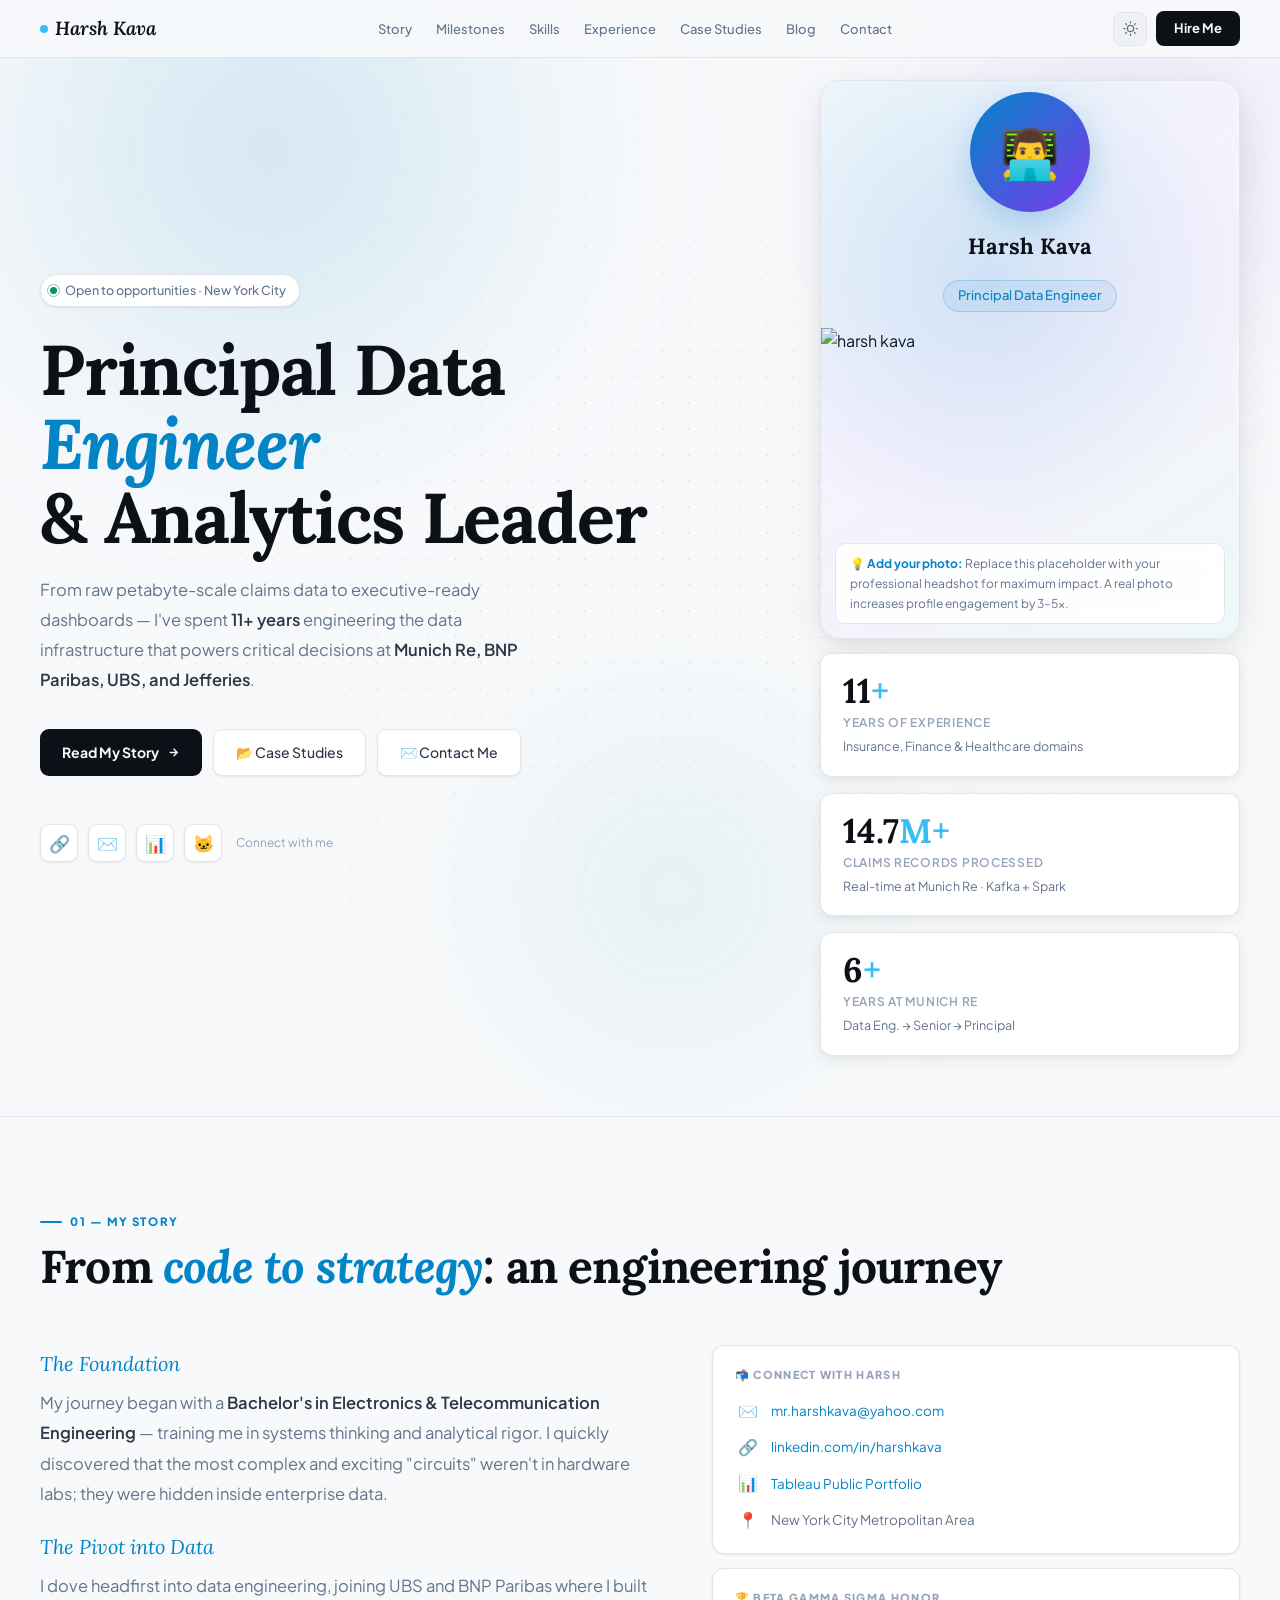
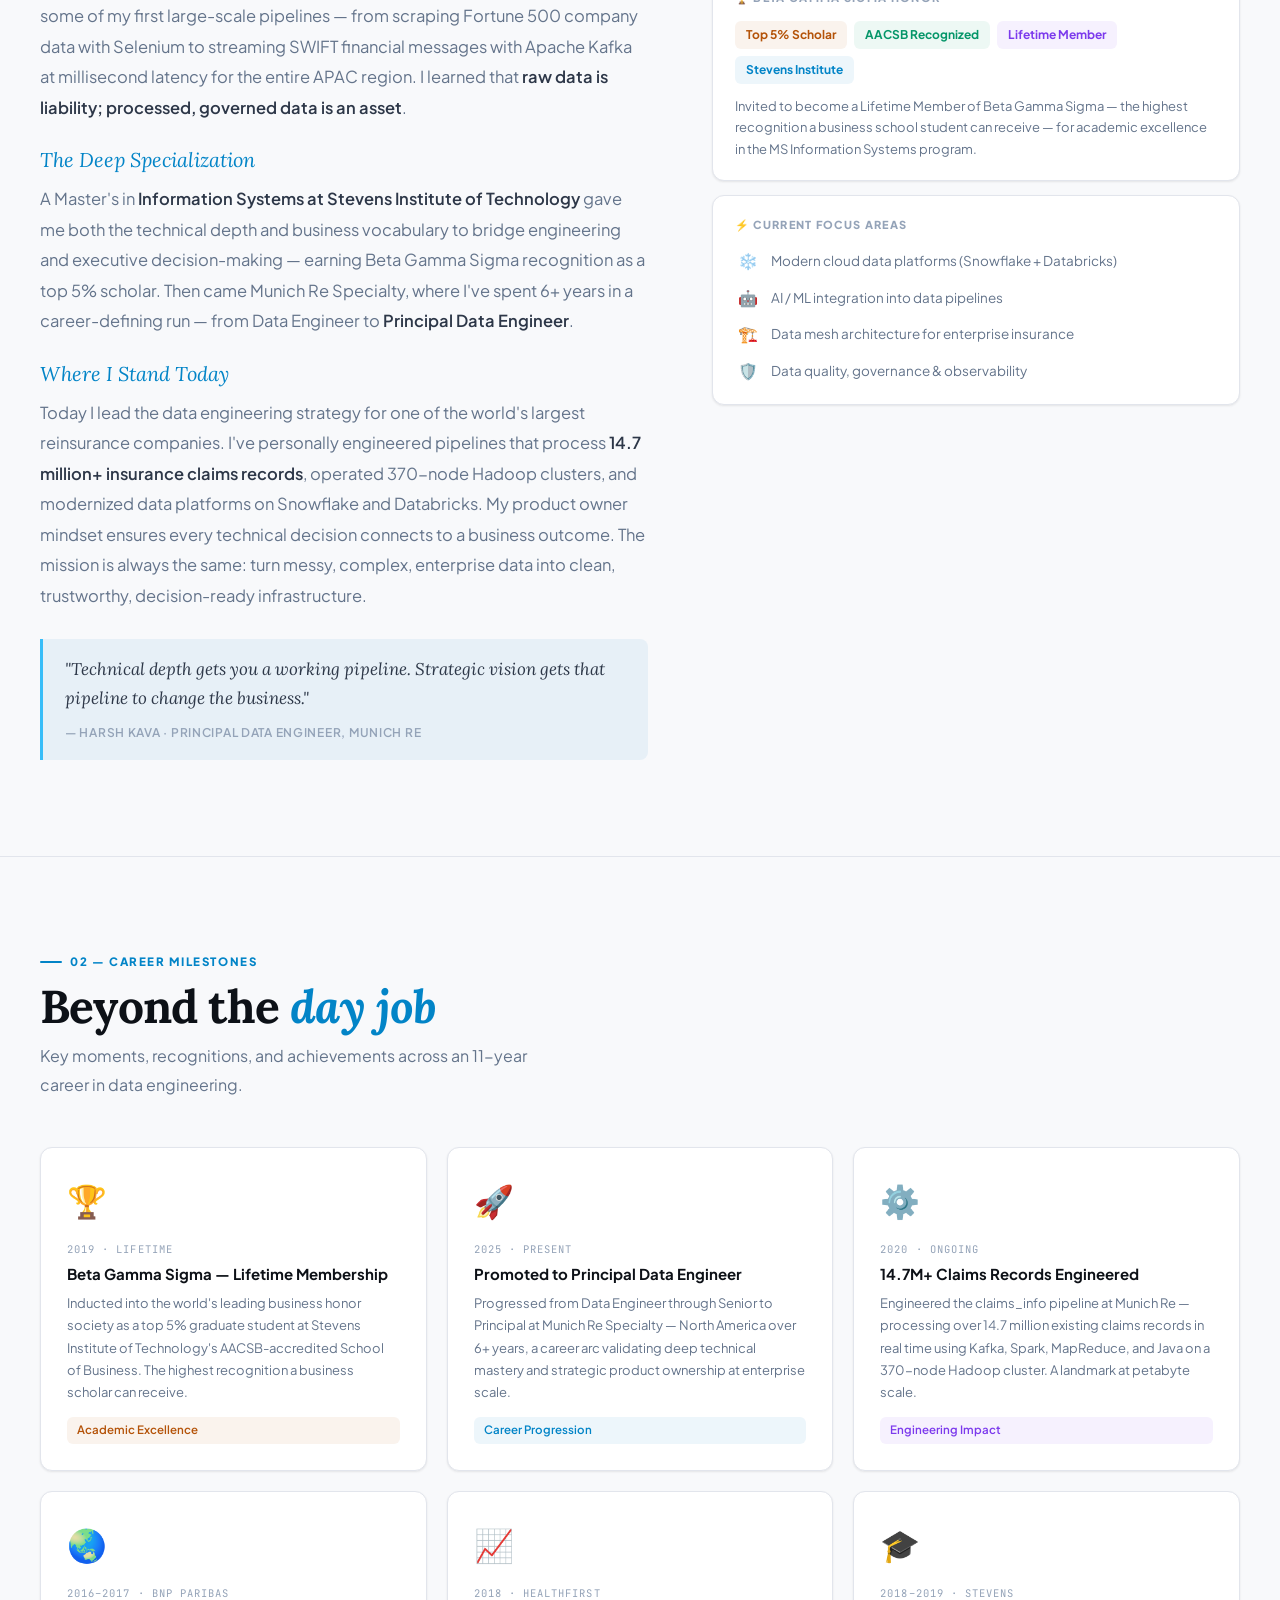
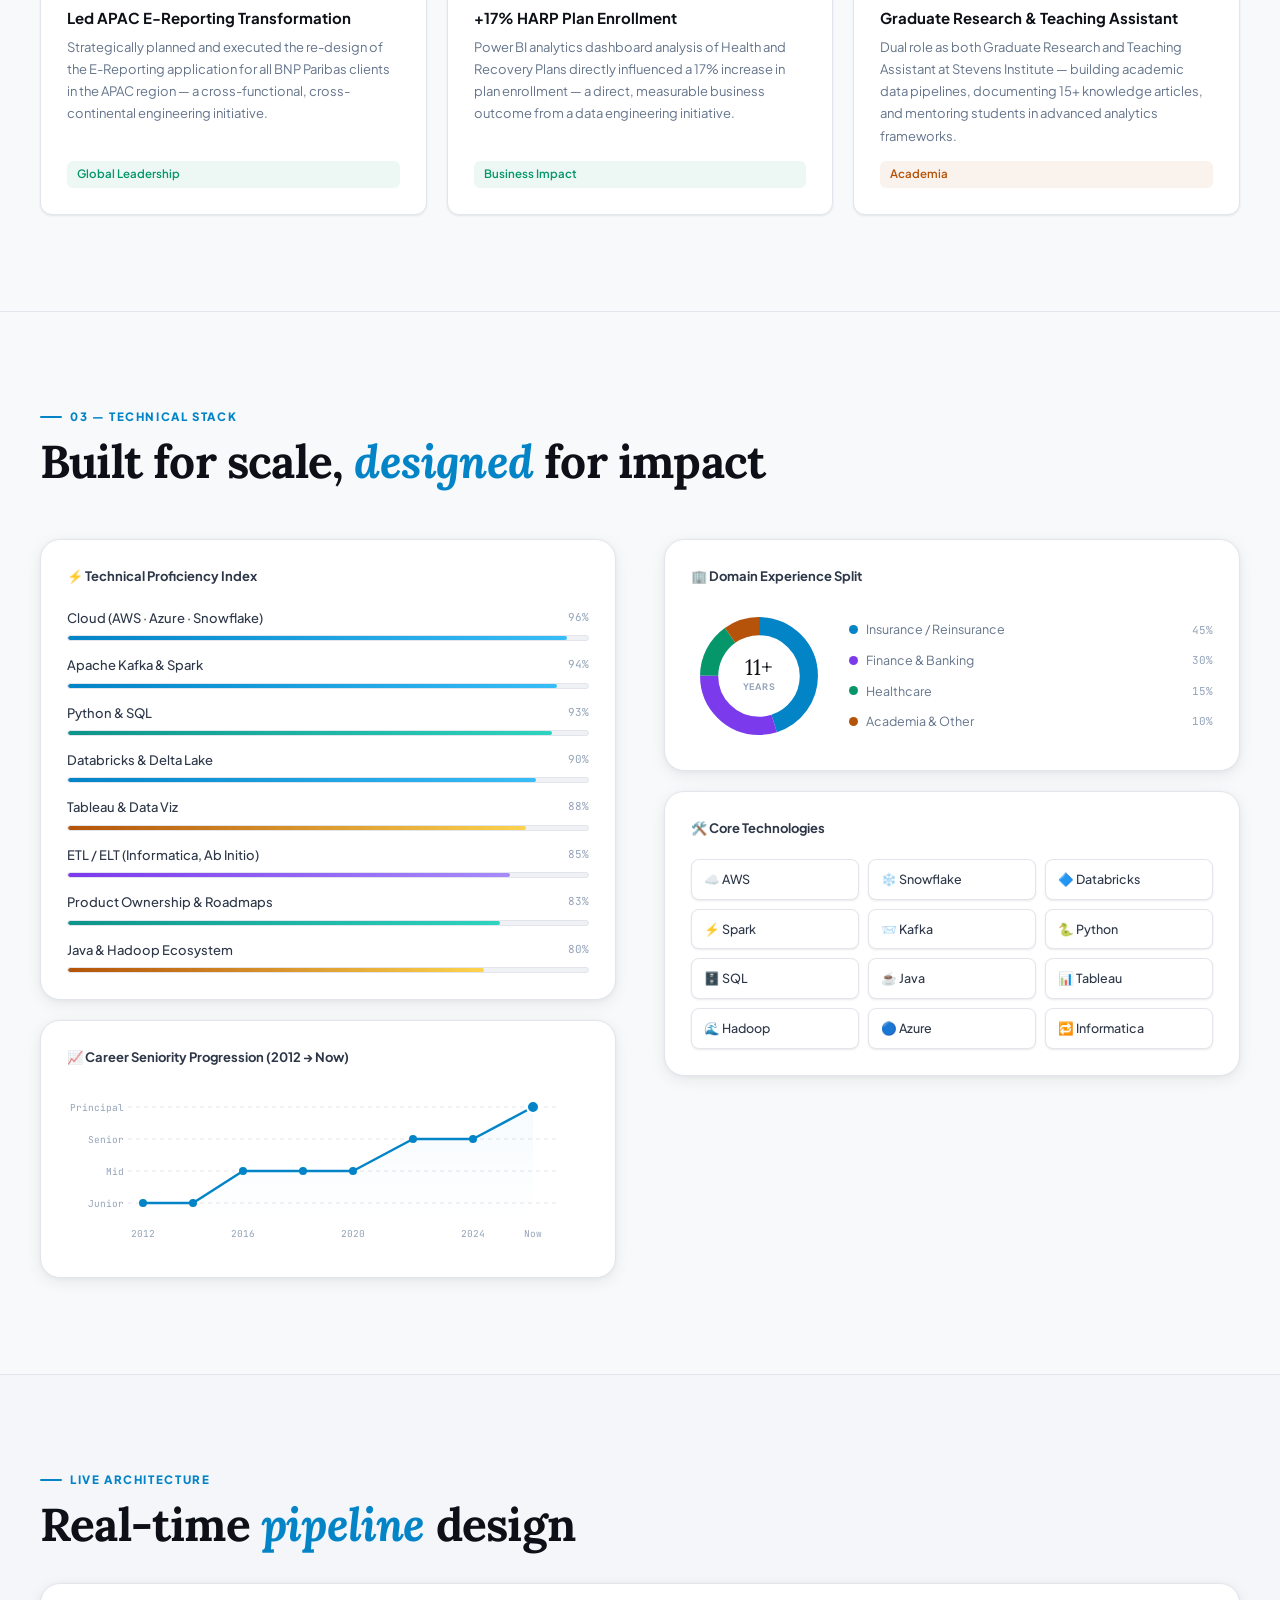
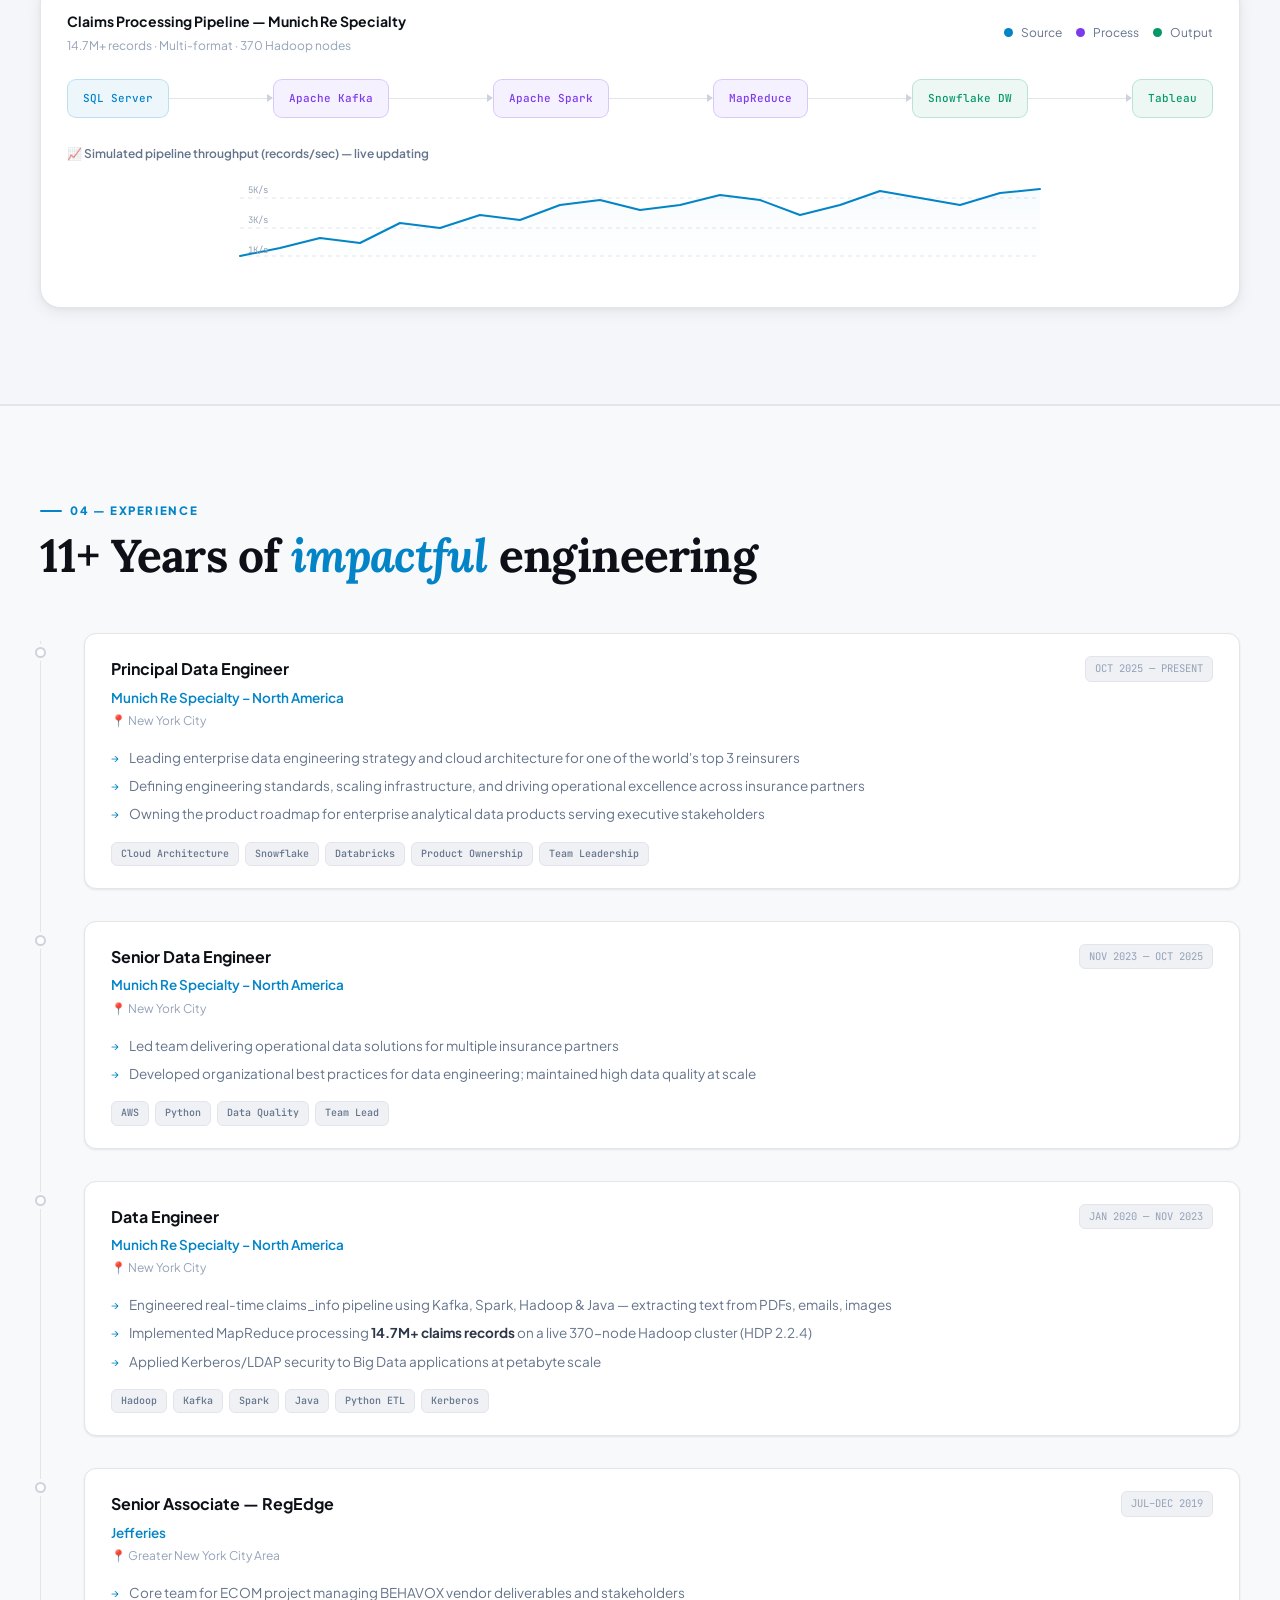
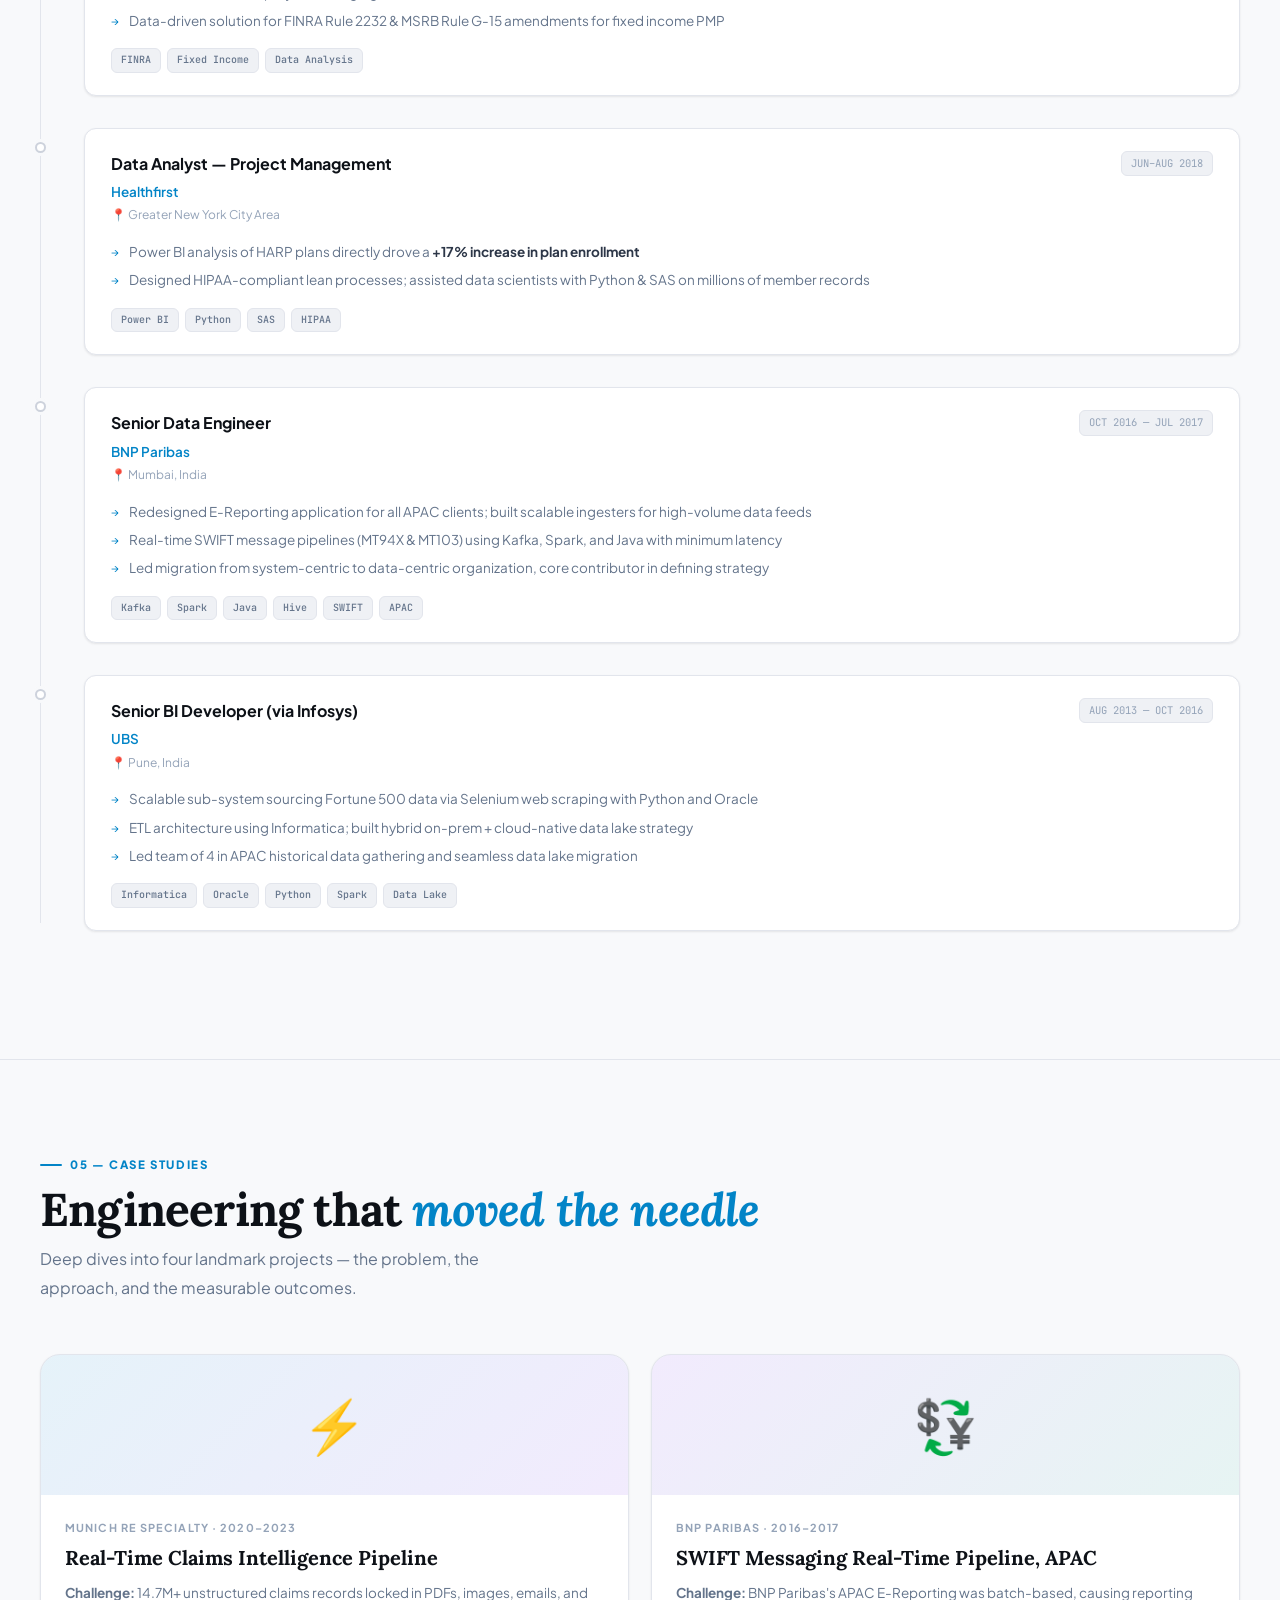
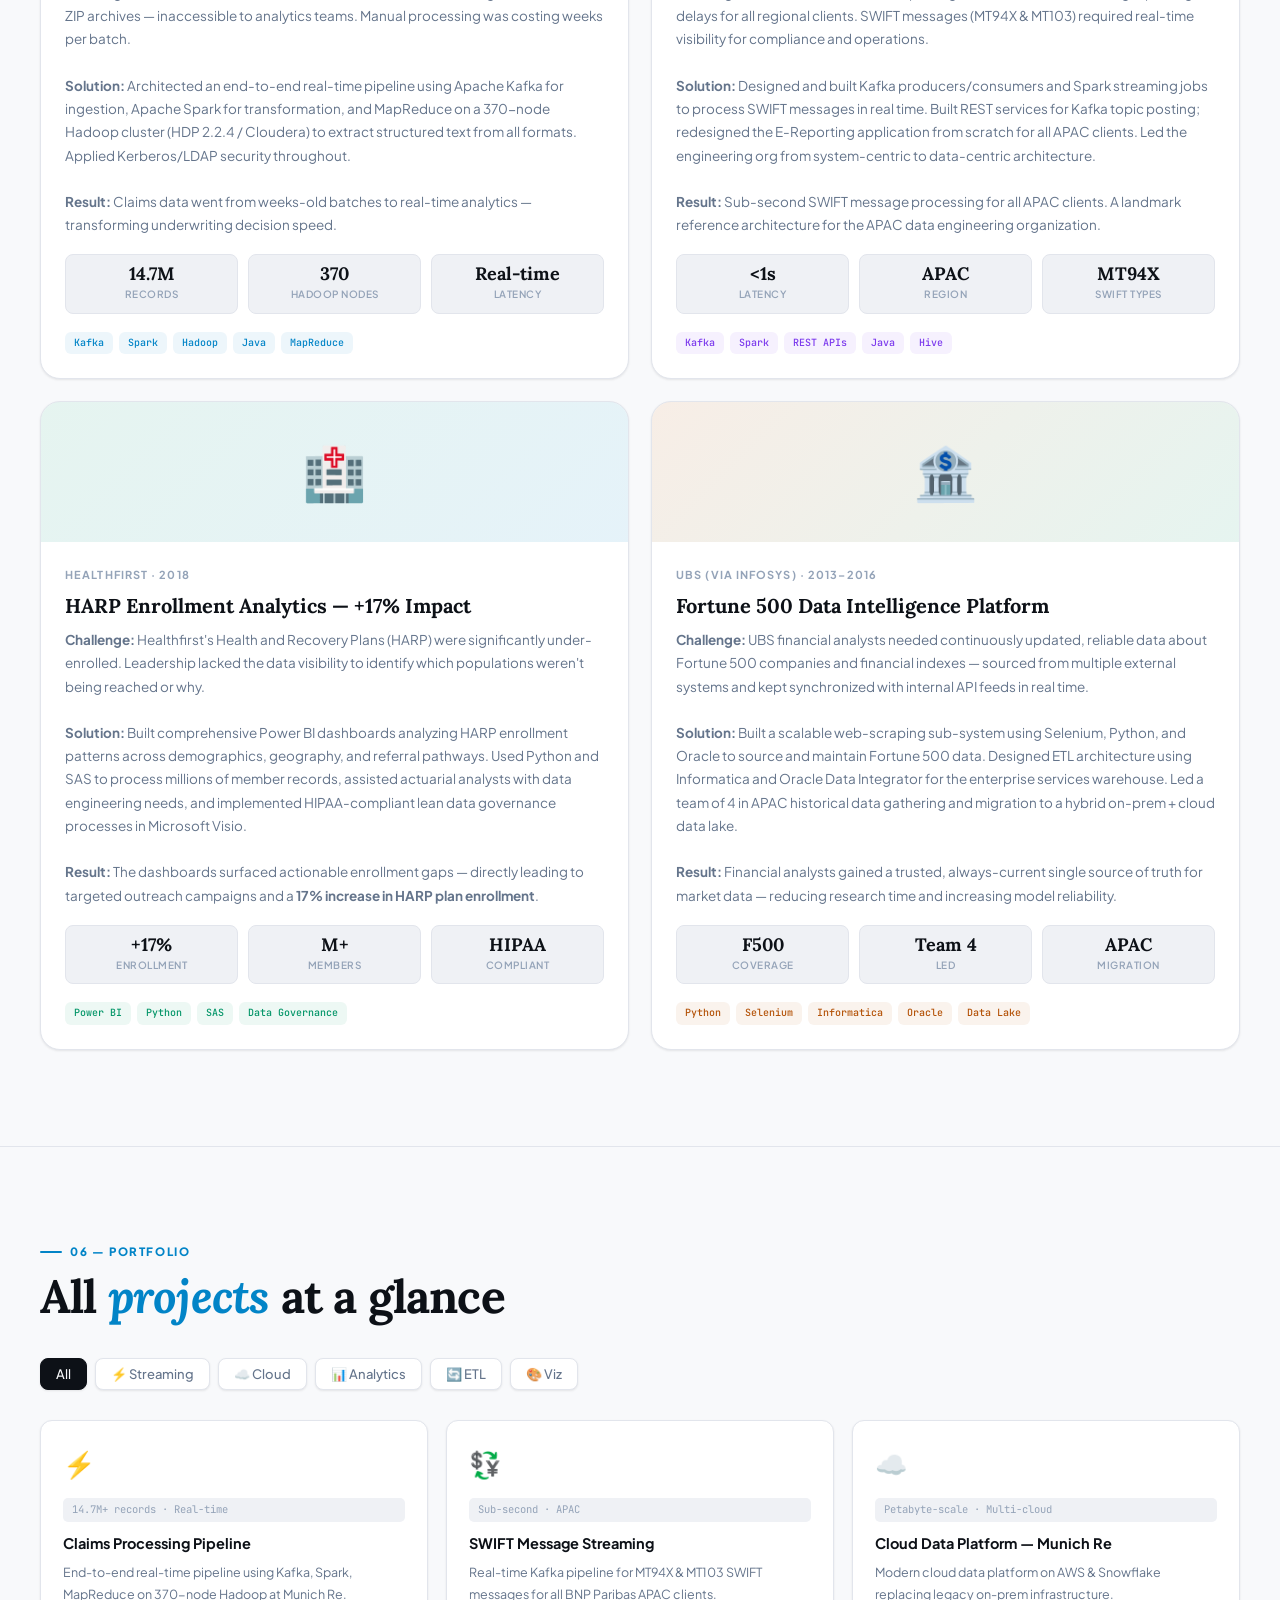
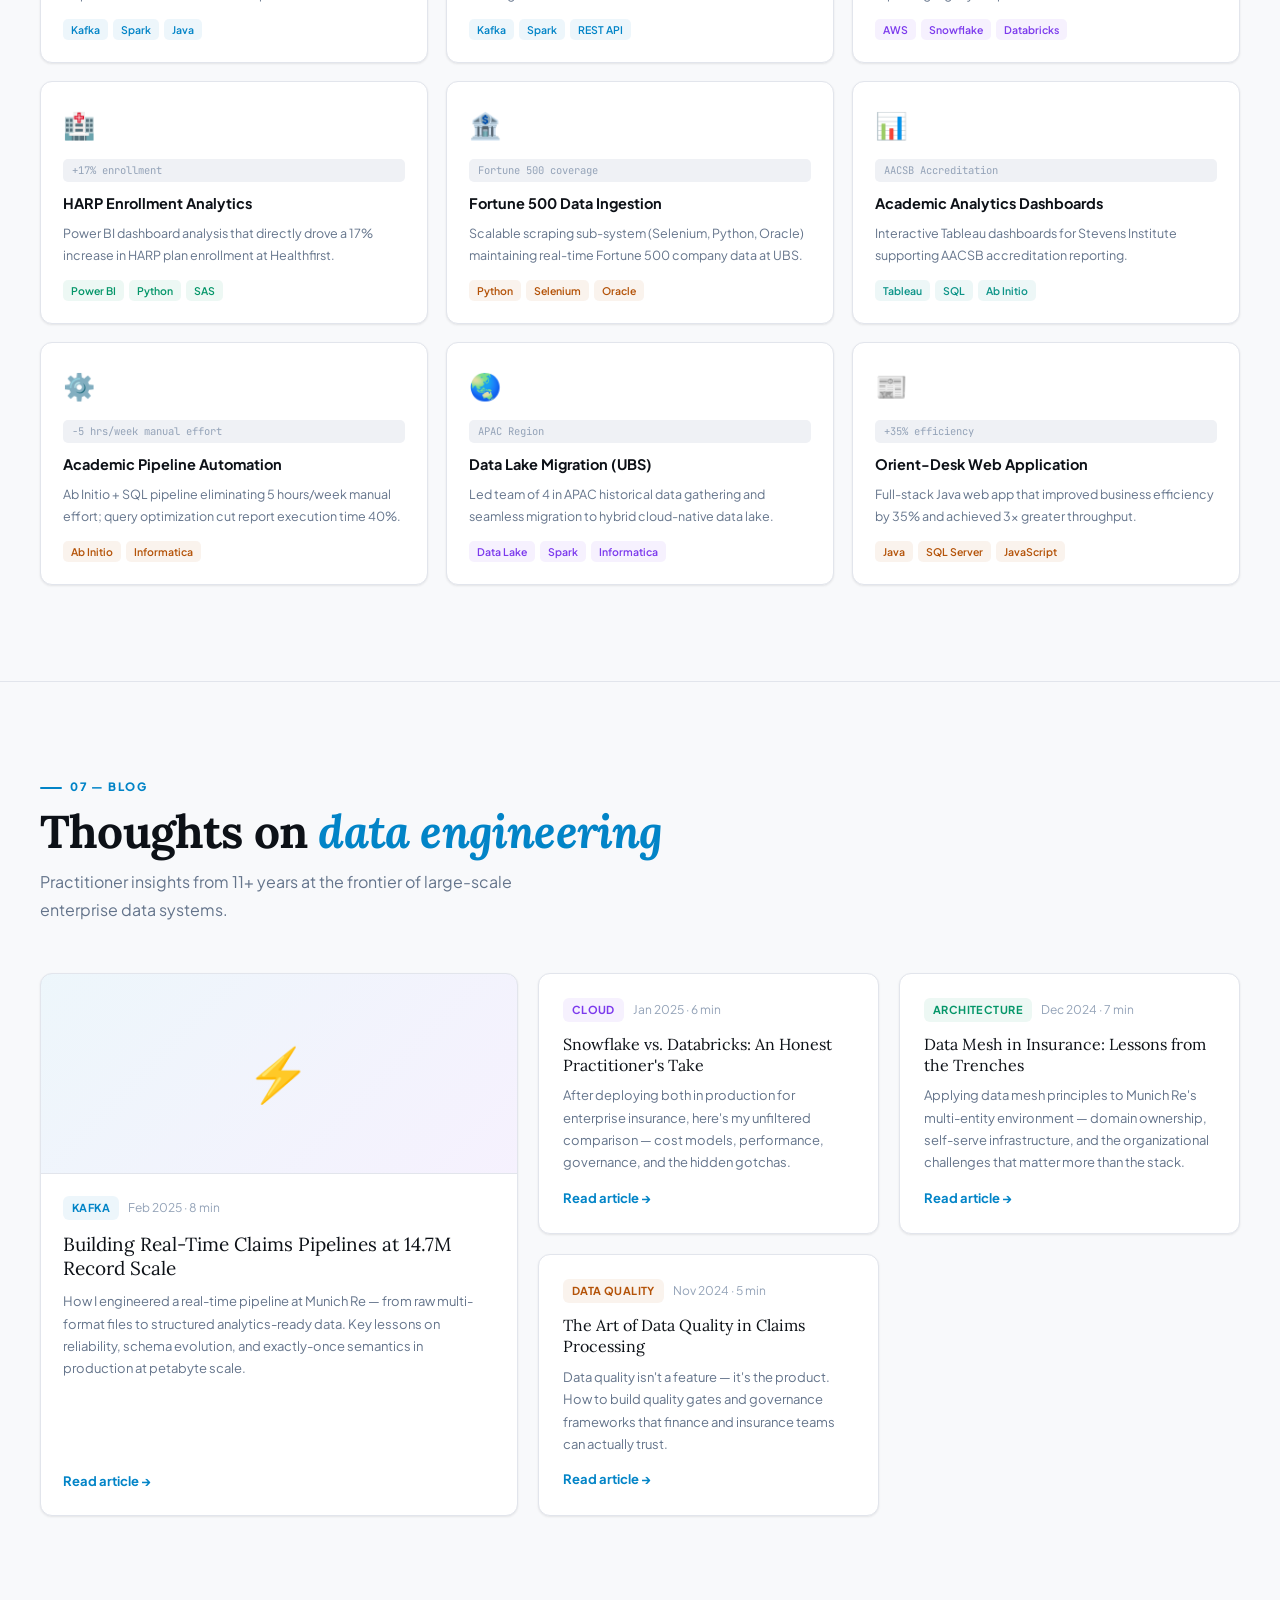
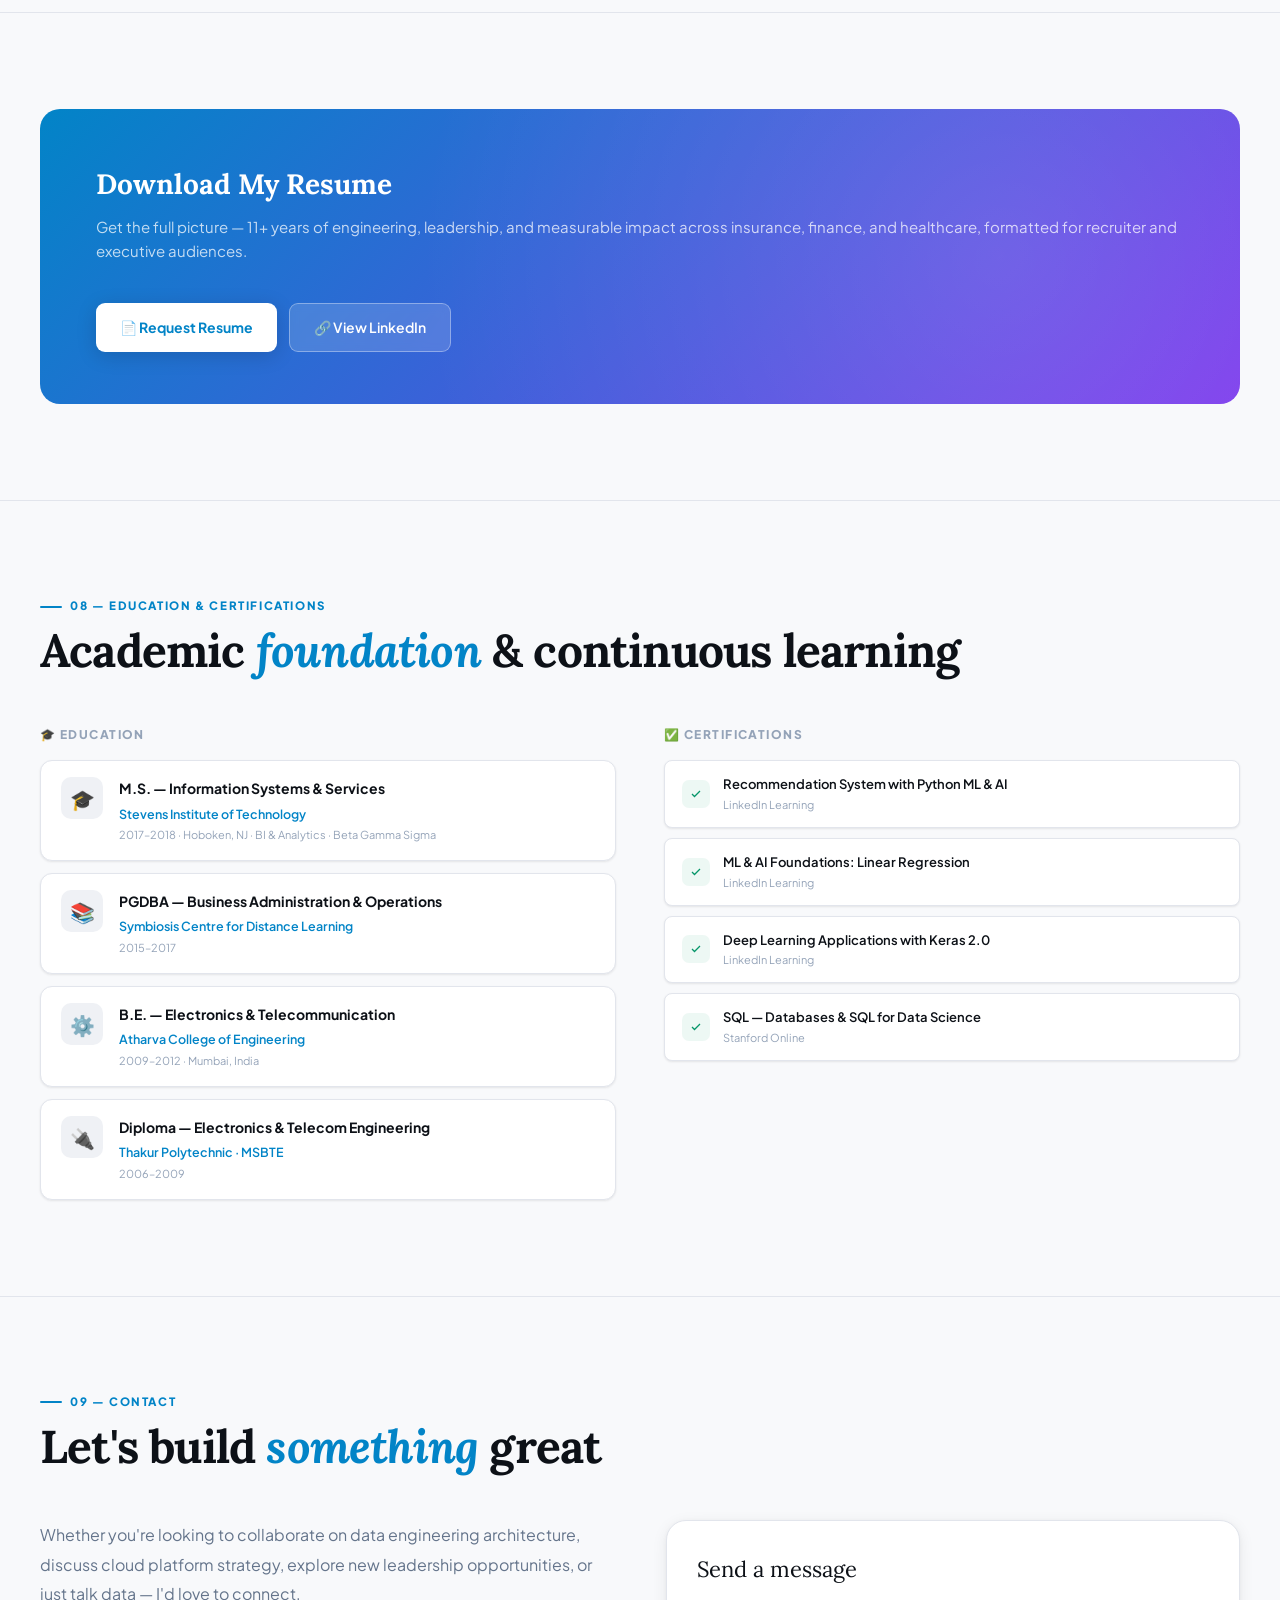
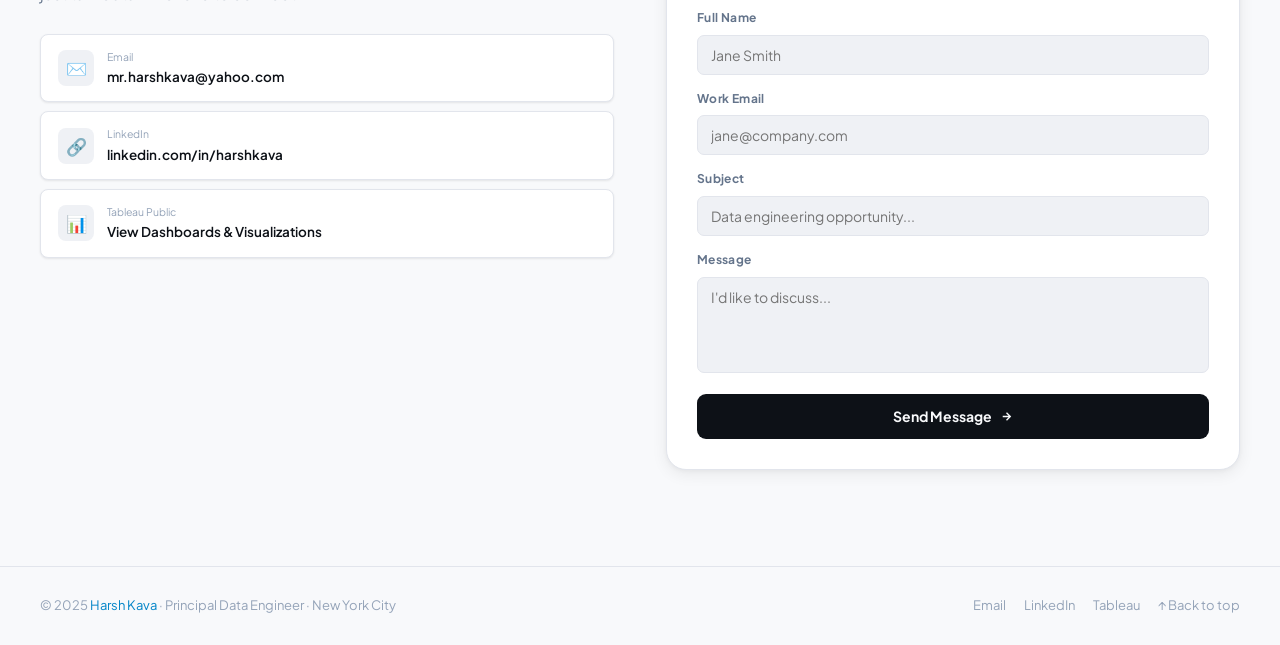
==== commit 2540620d: "Update index.html" ====
--- a/index.html
+++ b/index.html
@@ -556,12 +556,13 @@
 
     <!-- Right: photo card + stat cards -->
     <div style="display:flex;flex-direction:column;gap:14px;">
-      <!-- Profile photo card — inspired by Rishu's headshot section -->
-      <div class="photo-card">
+      <!-- Profile photo card -->
+      <div class="photo-card"> 
         <div class="photo-placeholder">
           <div class="photo-avatar">👨‍💻</div>
           <div class="photo-name">Harsh Kava</div>
           <div class="photo-role">Principal Data Engineer</div>
+          <img src="https://github.com/harshkava/harshkava.github.io/blob/main/IMG_3439.jpeg" alt="harsh kava" width="500" height="300">
           <div class="photo-tip">
             <strong>💡 Add your photo:</strong> Replace this placeholder with your professional headshot for maximum impact. A real photo increases profile engagement by 3–5×.
           </div>
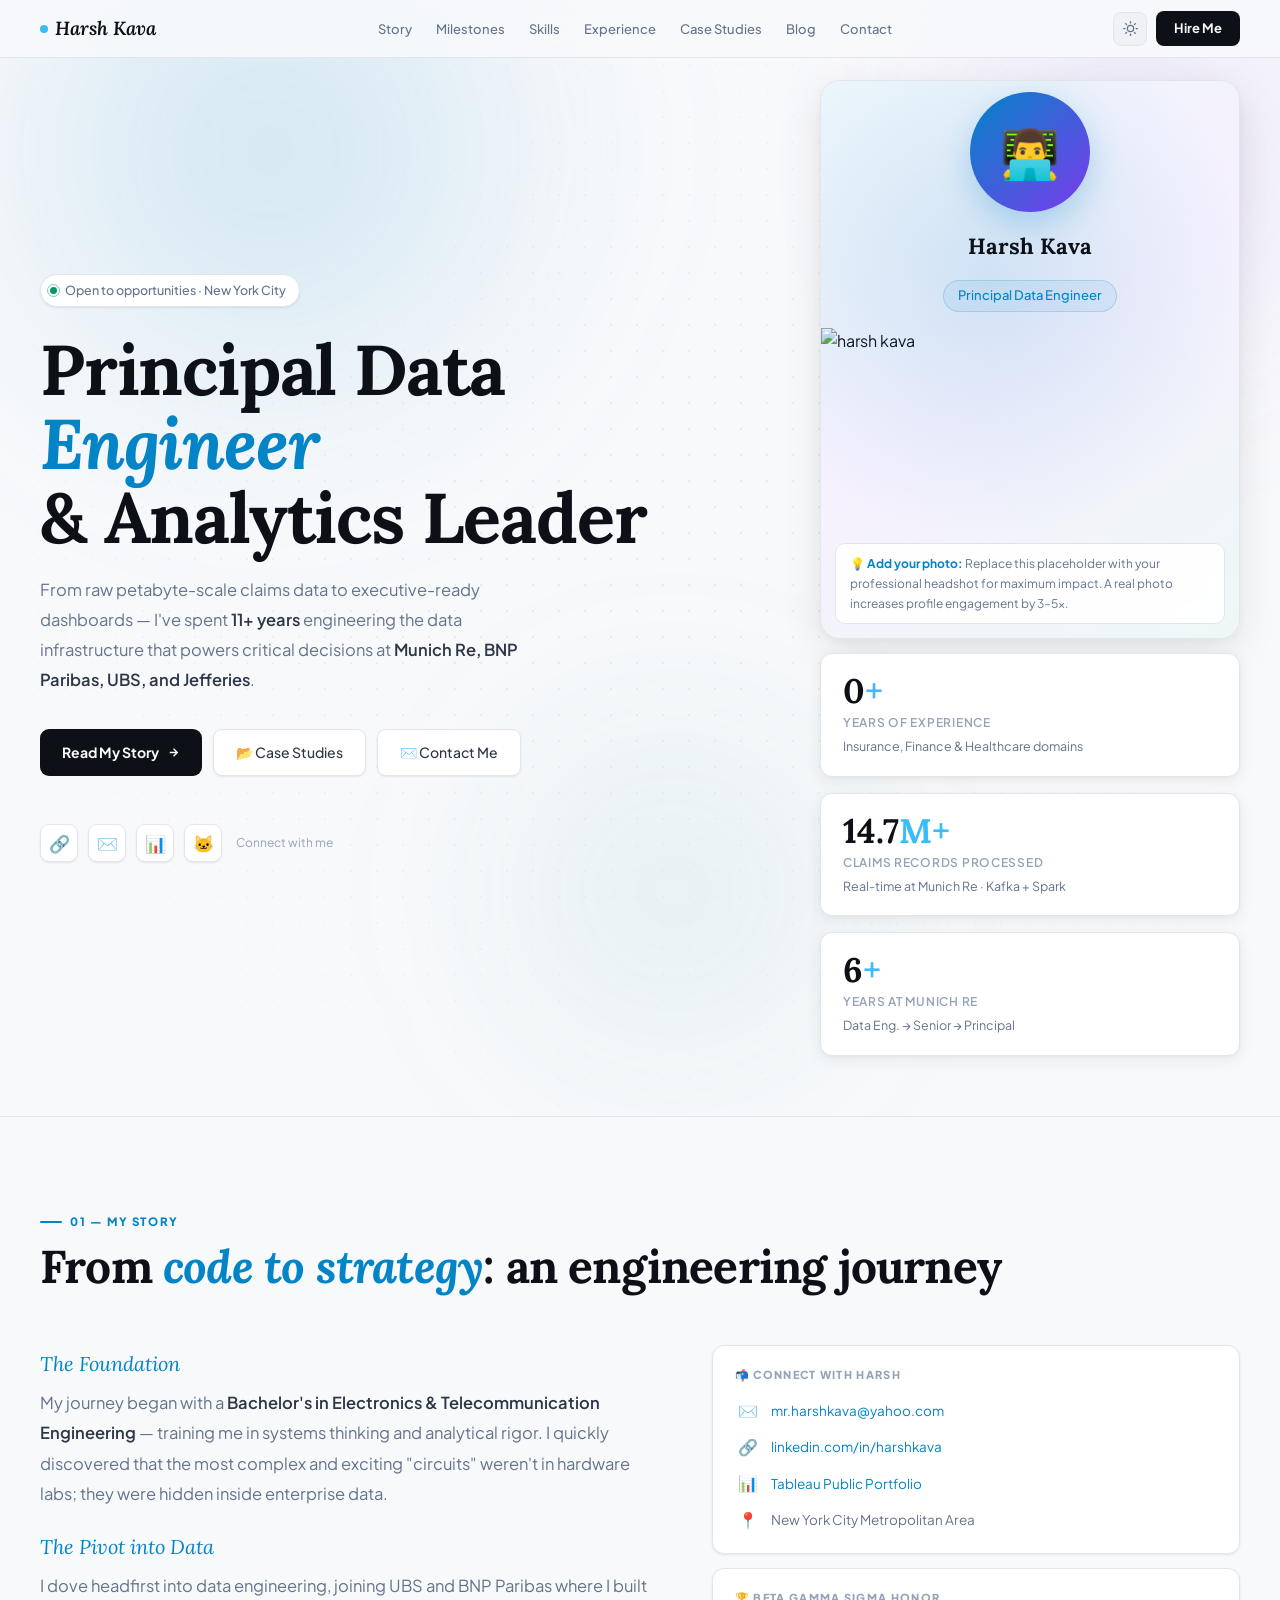
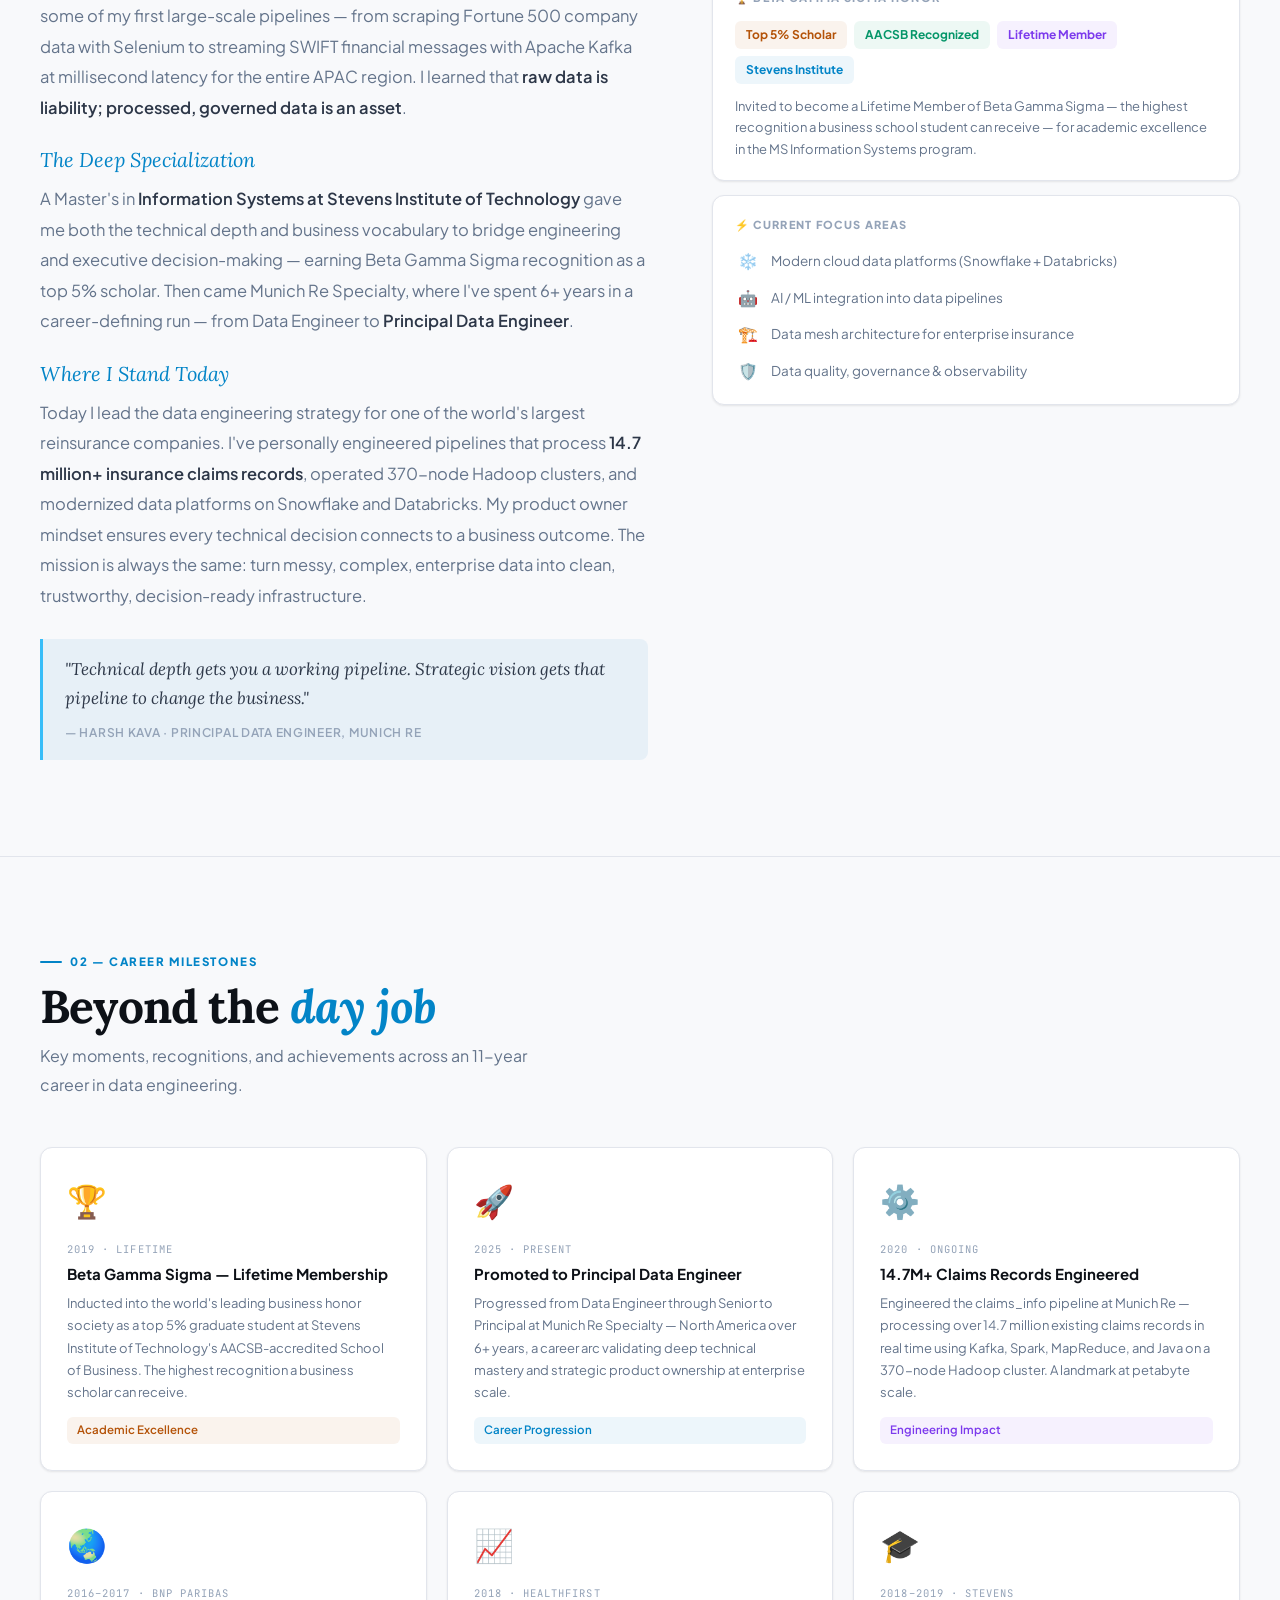
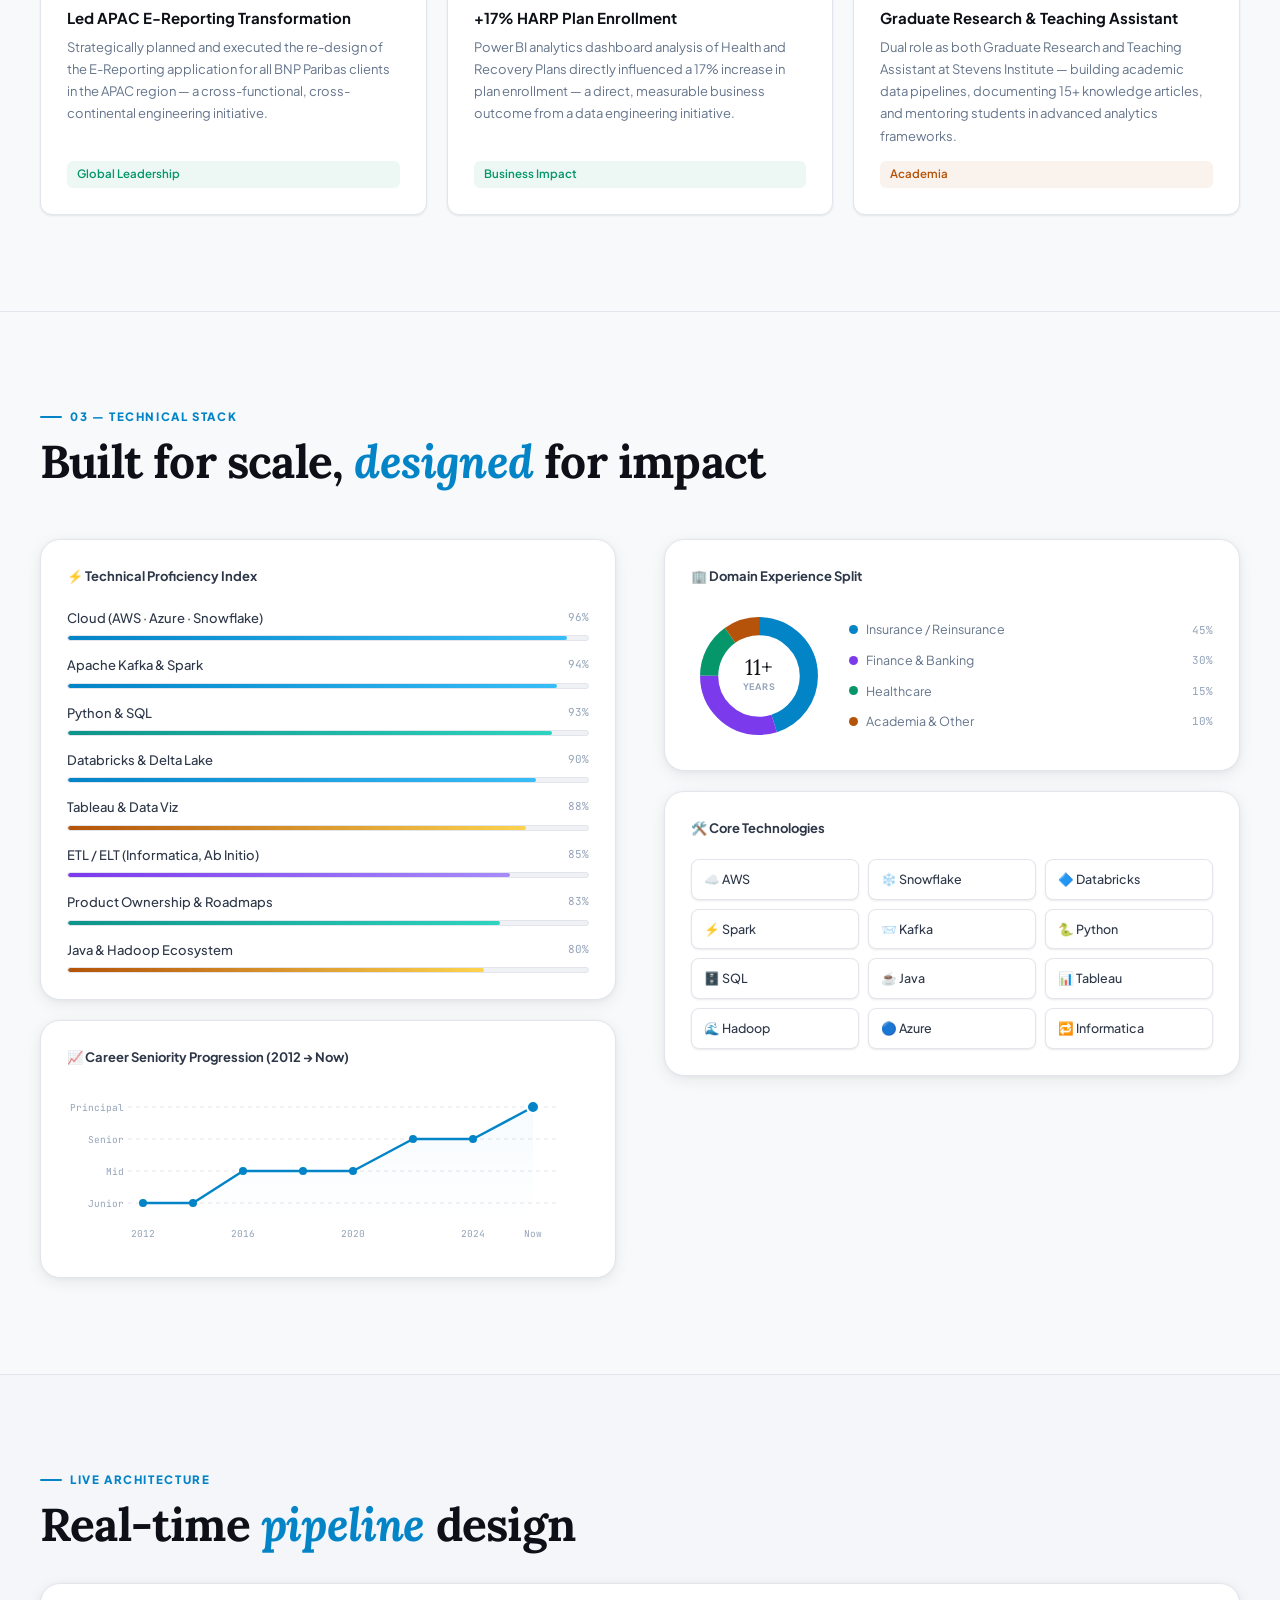
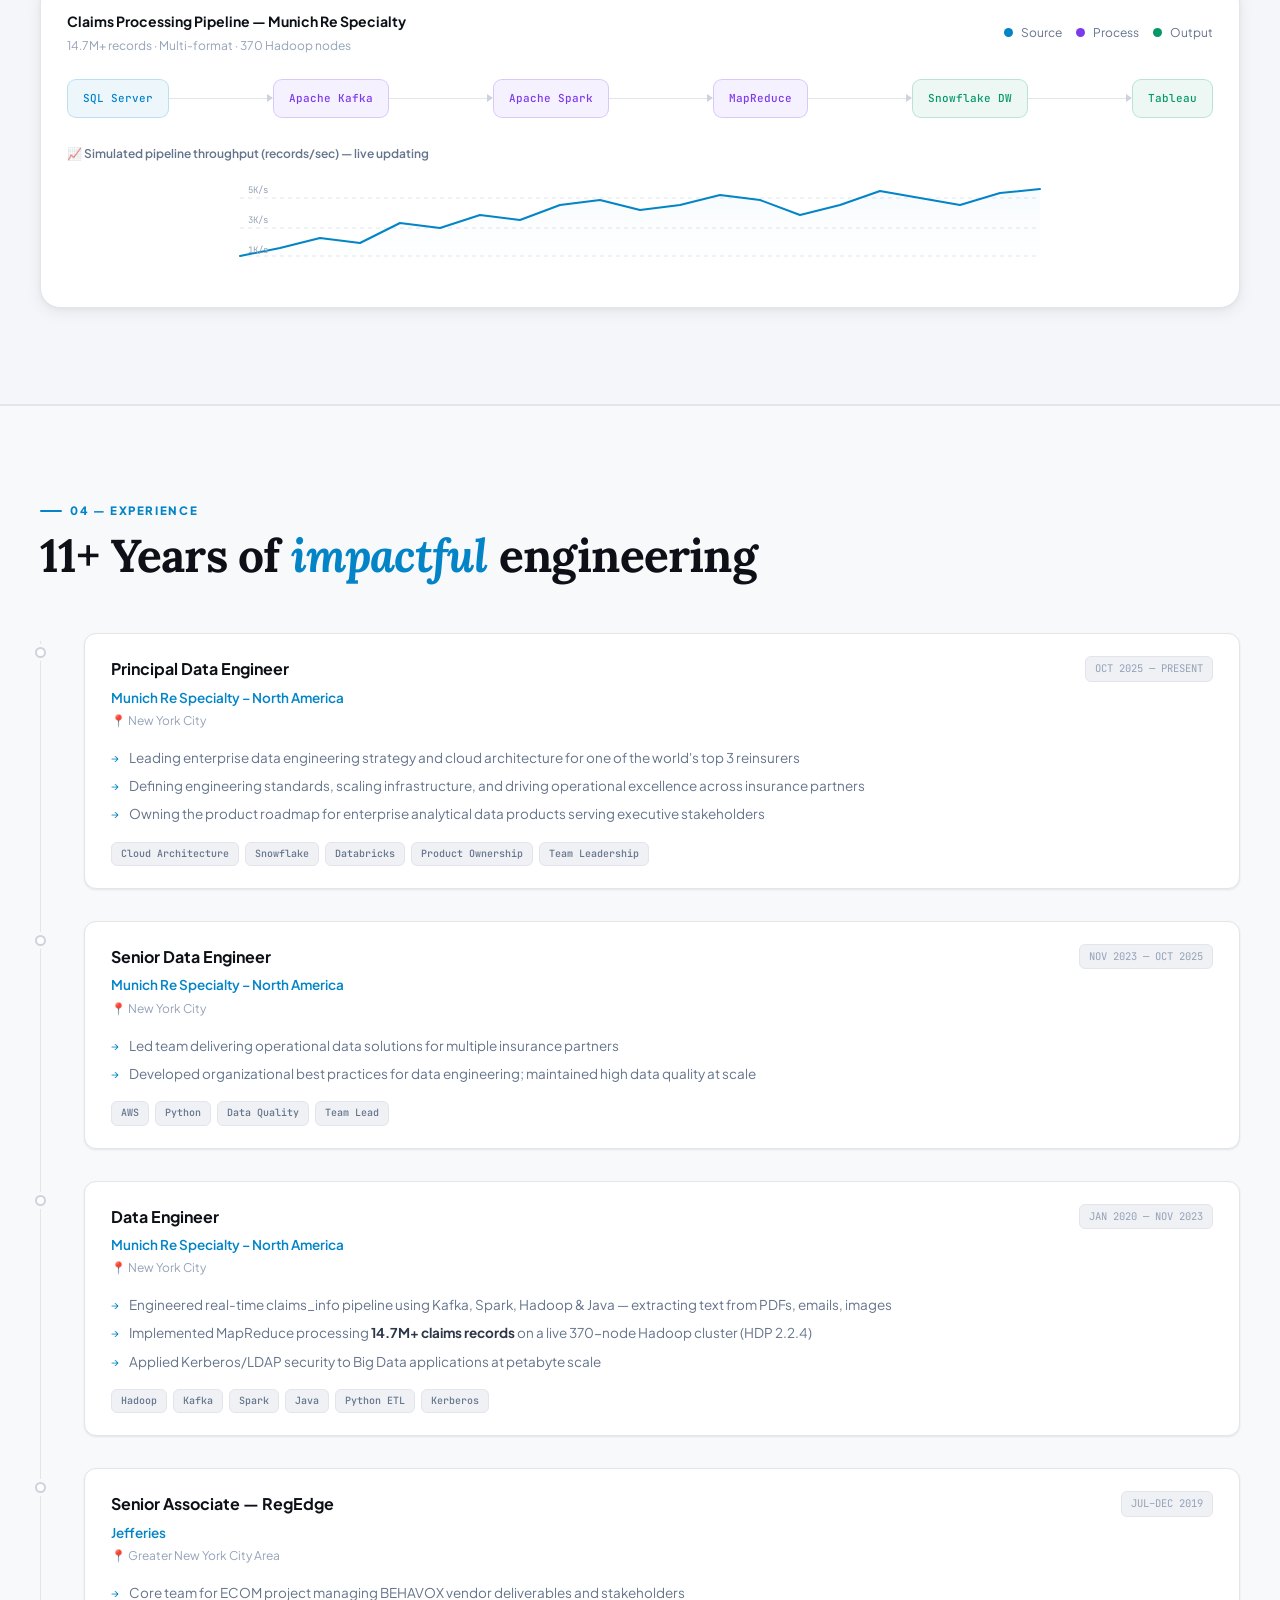
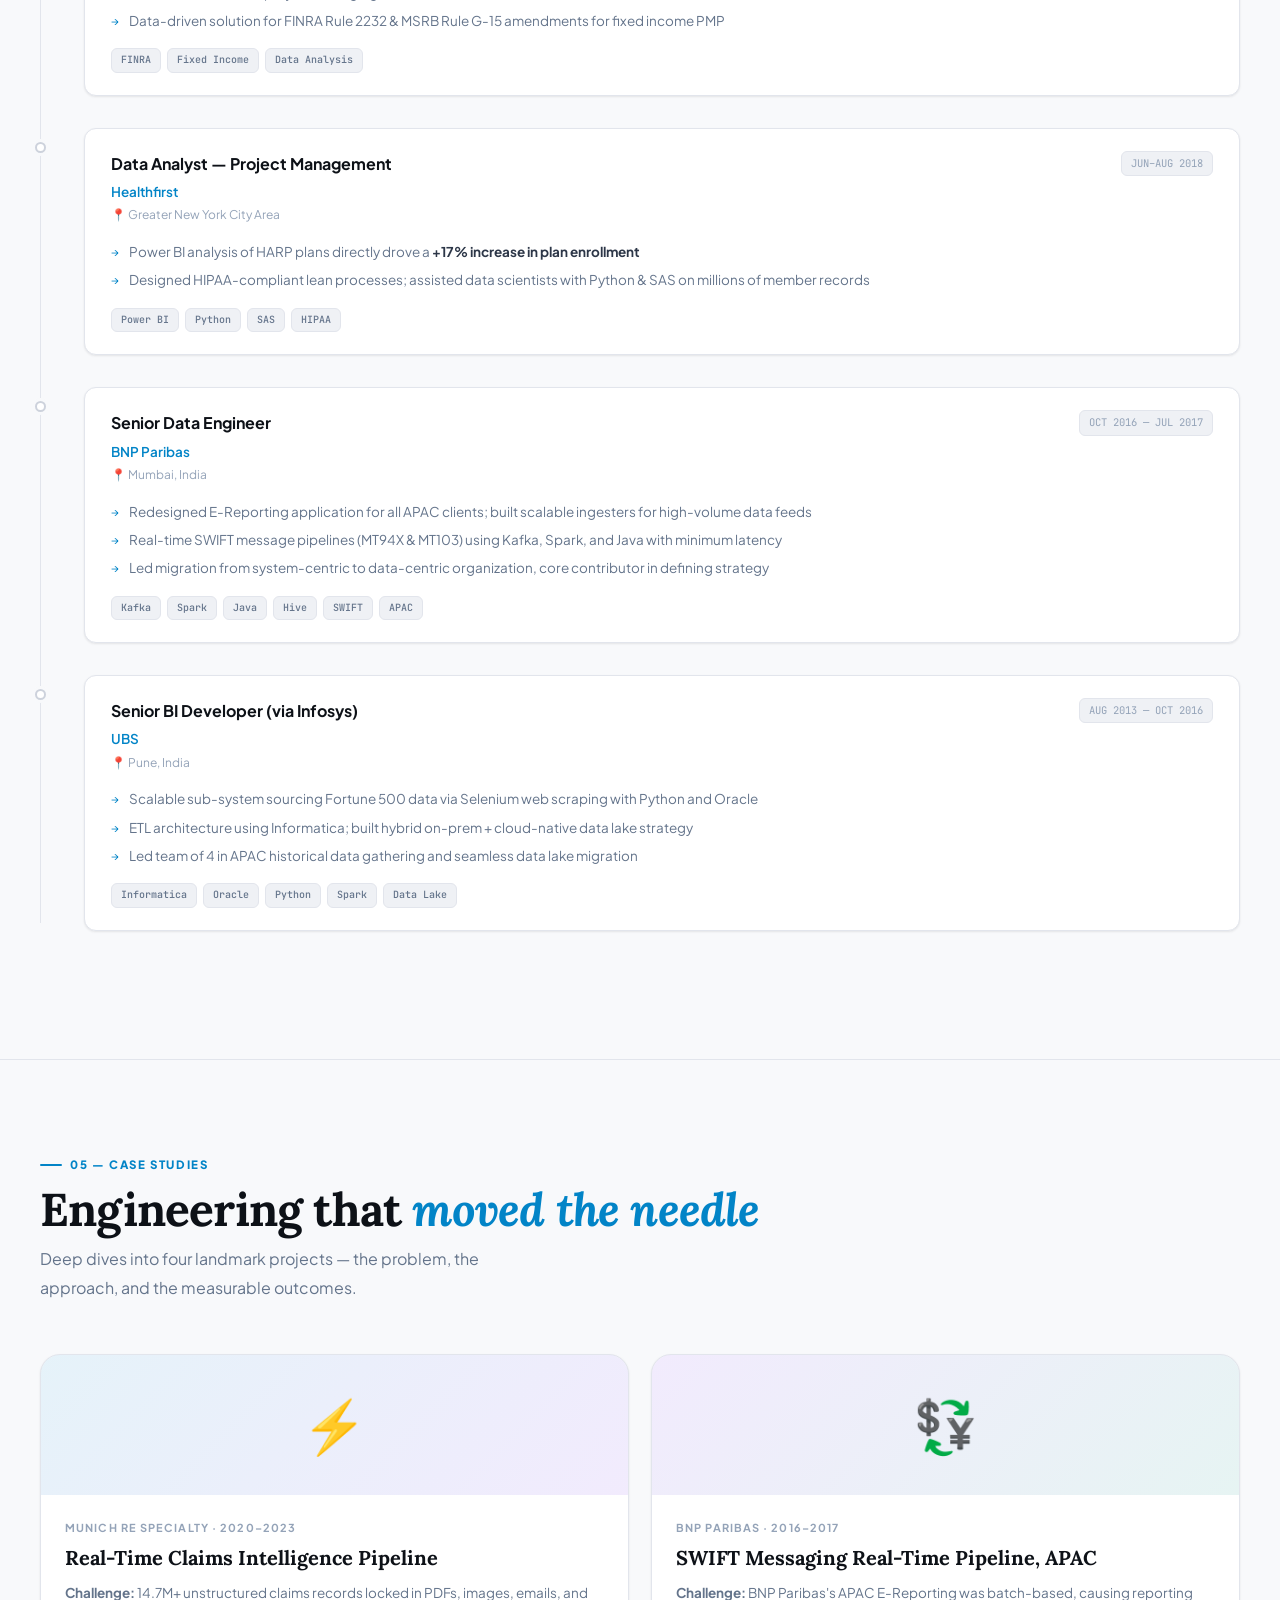
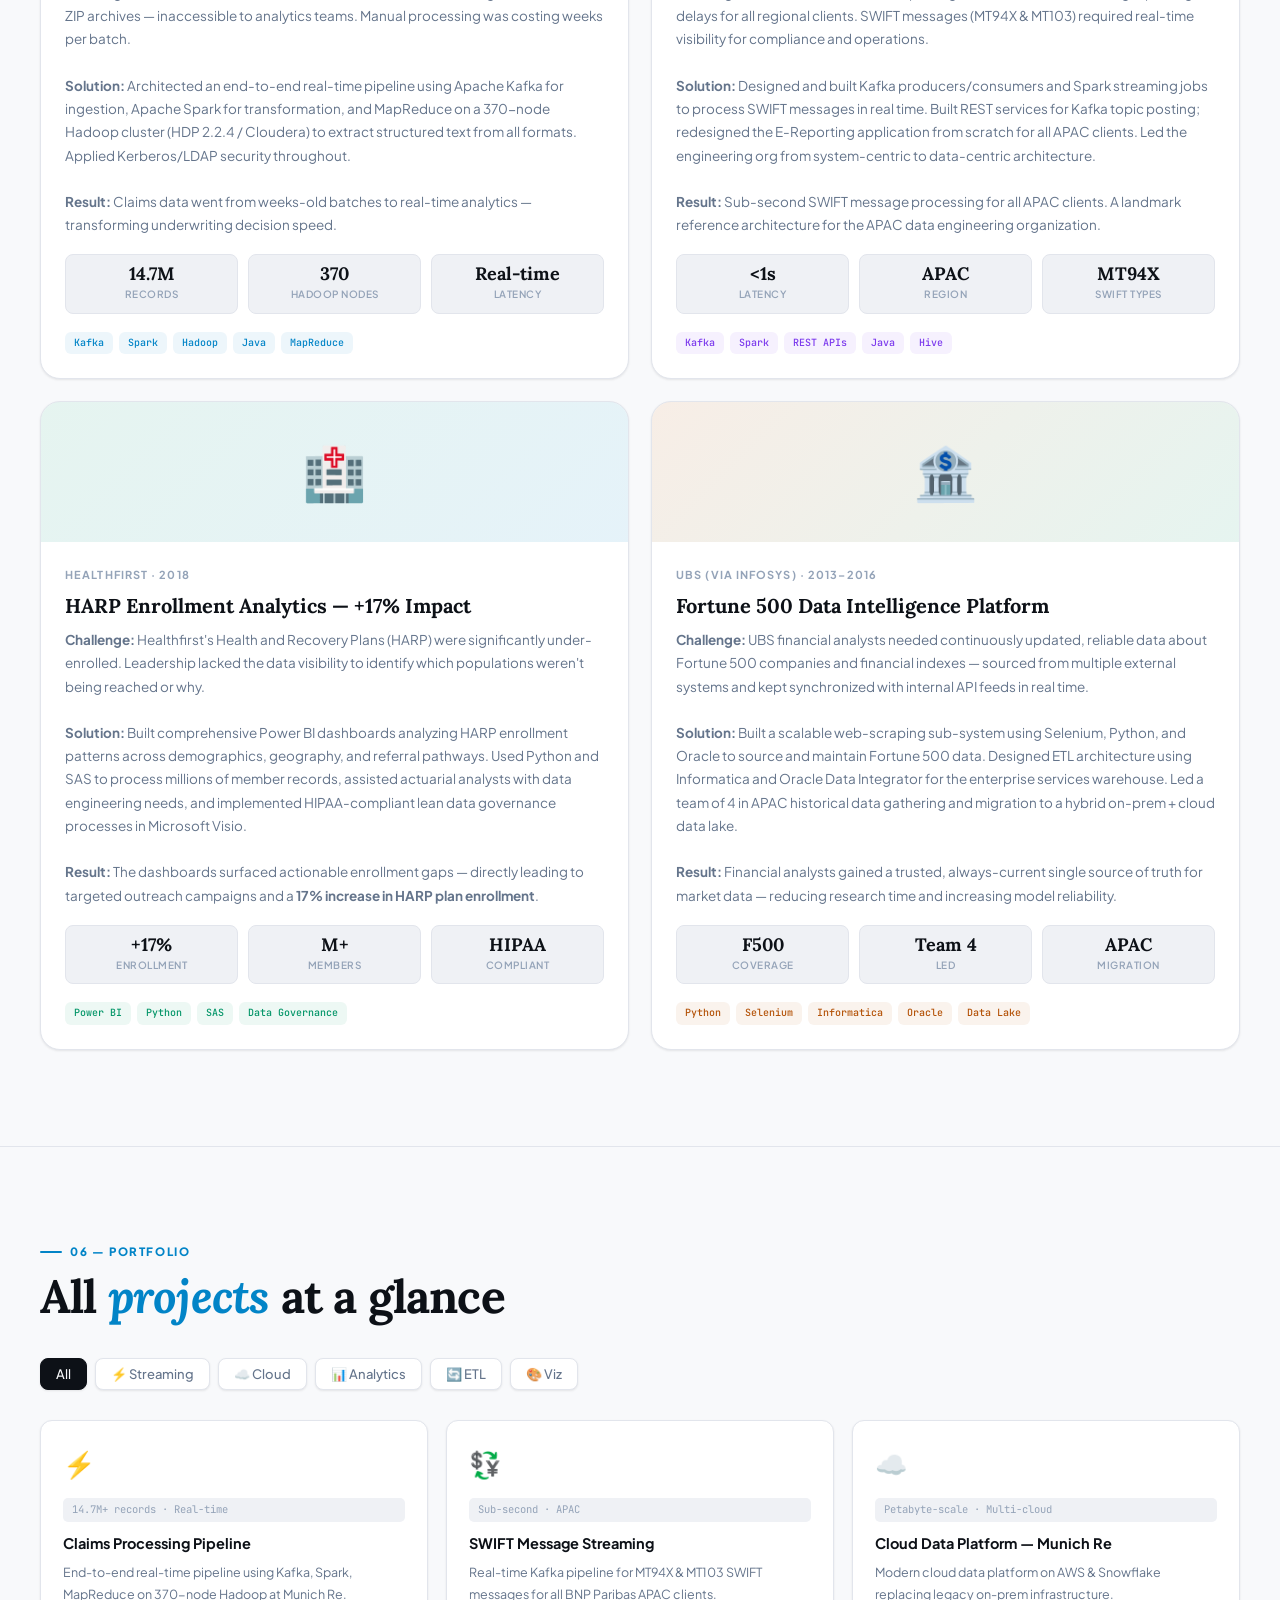
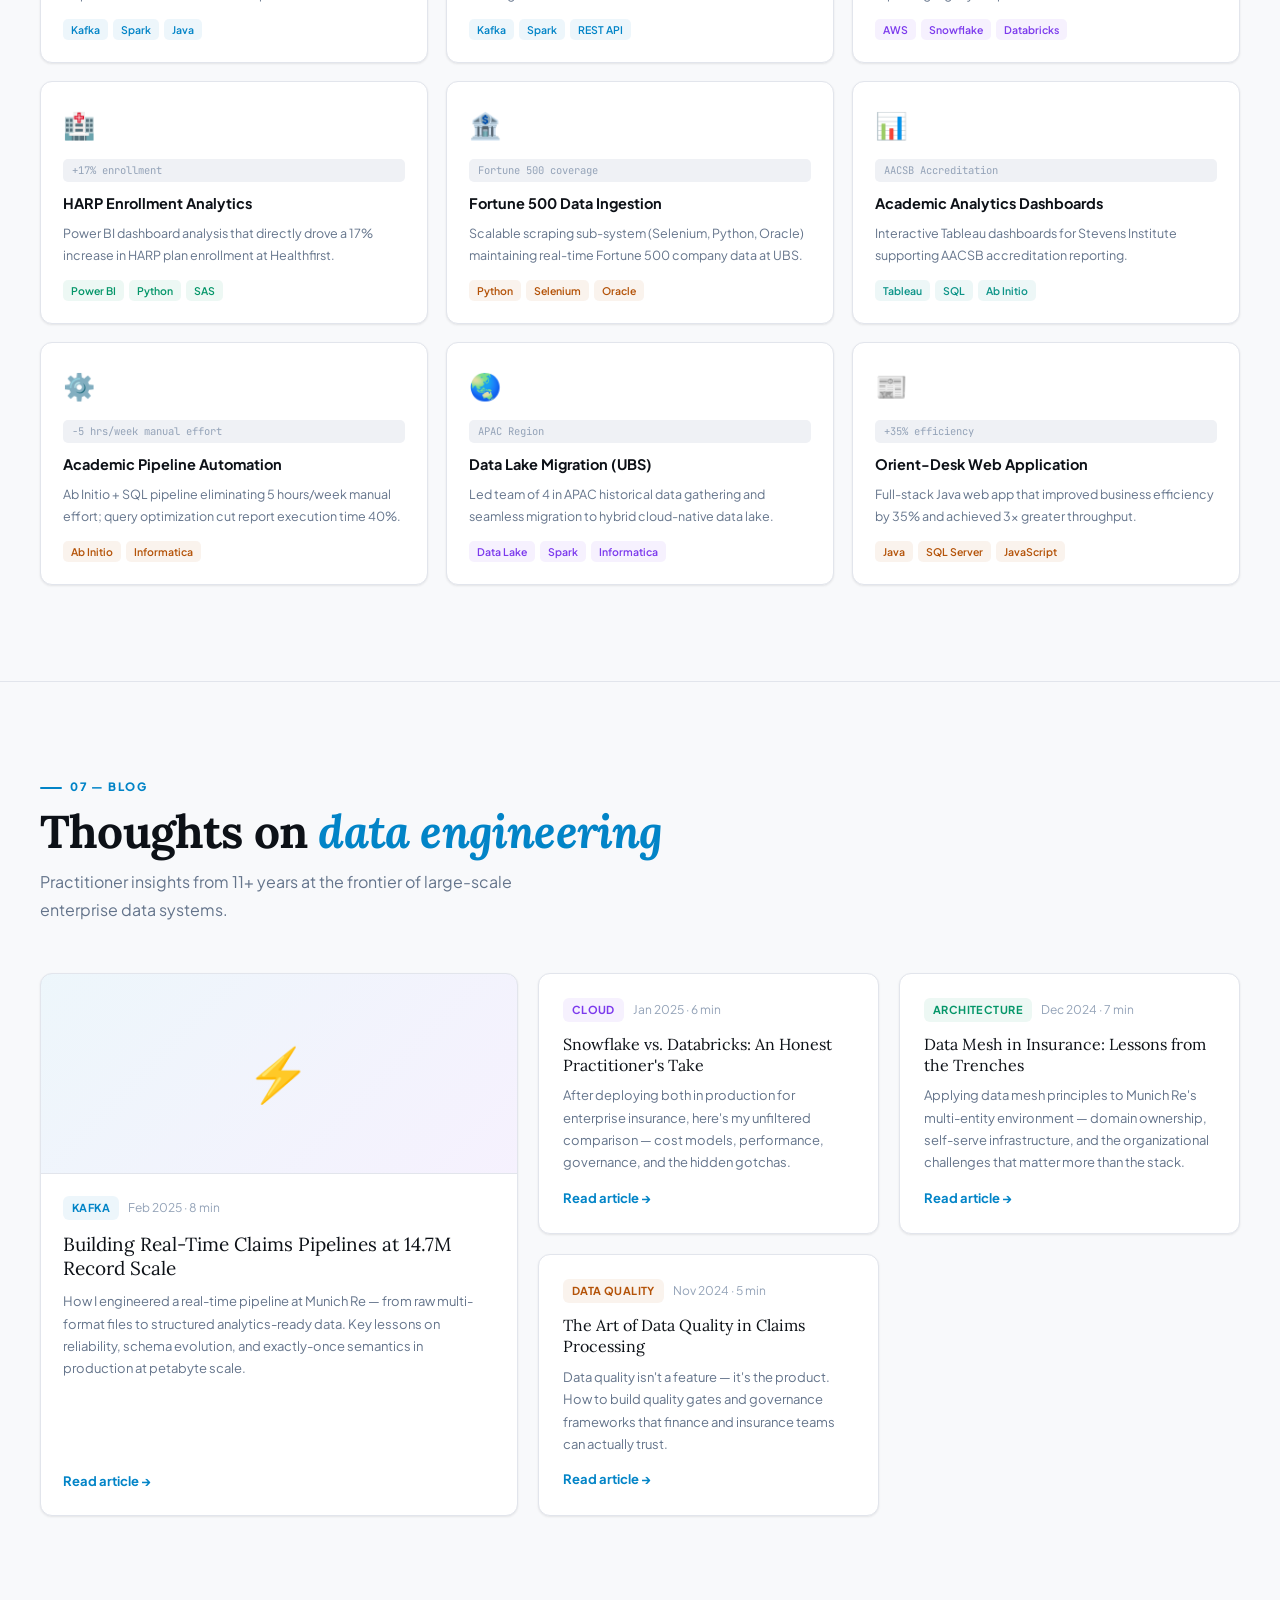
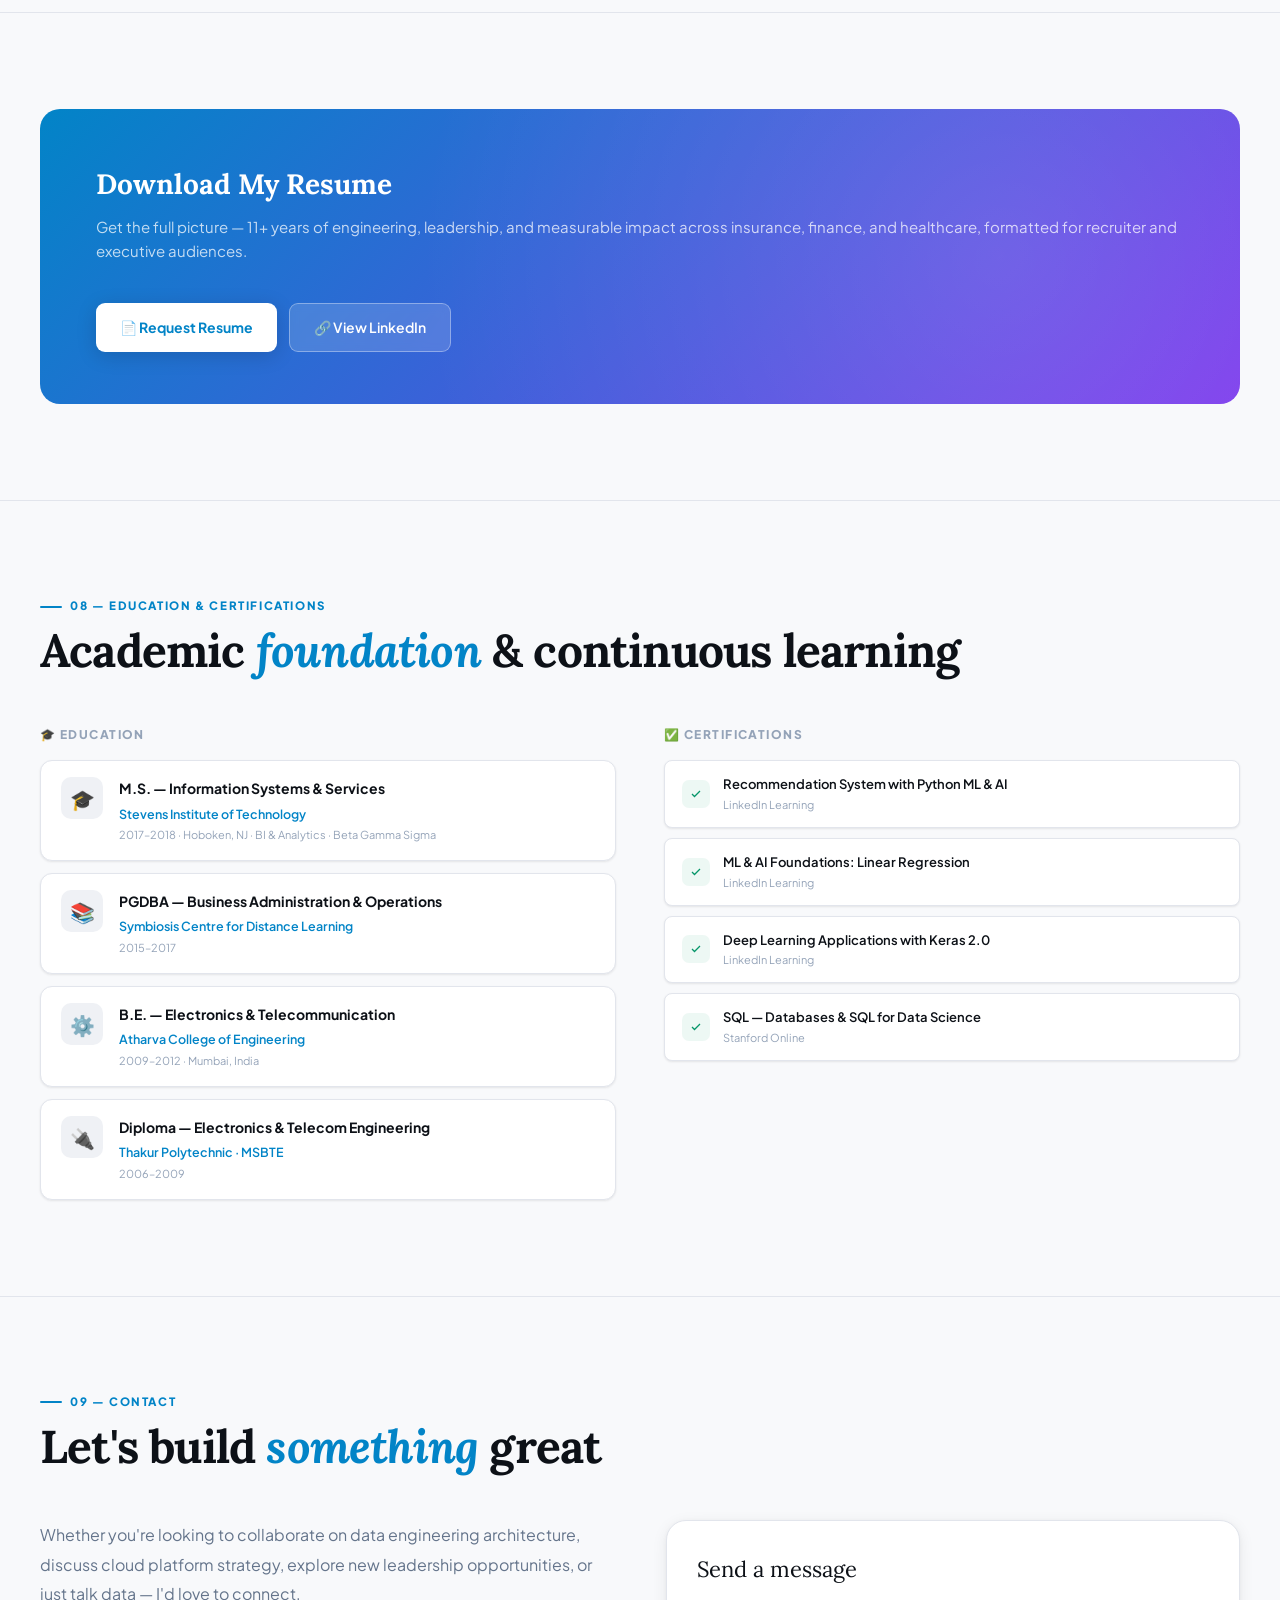
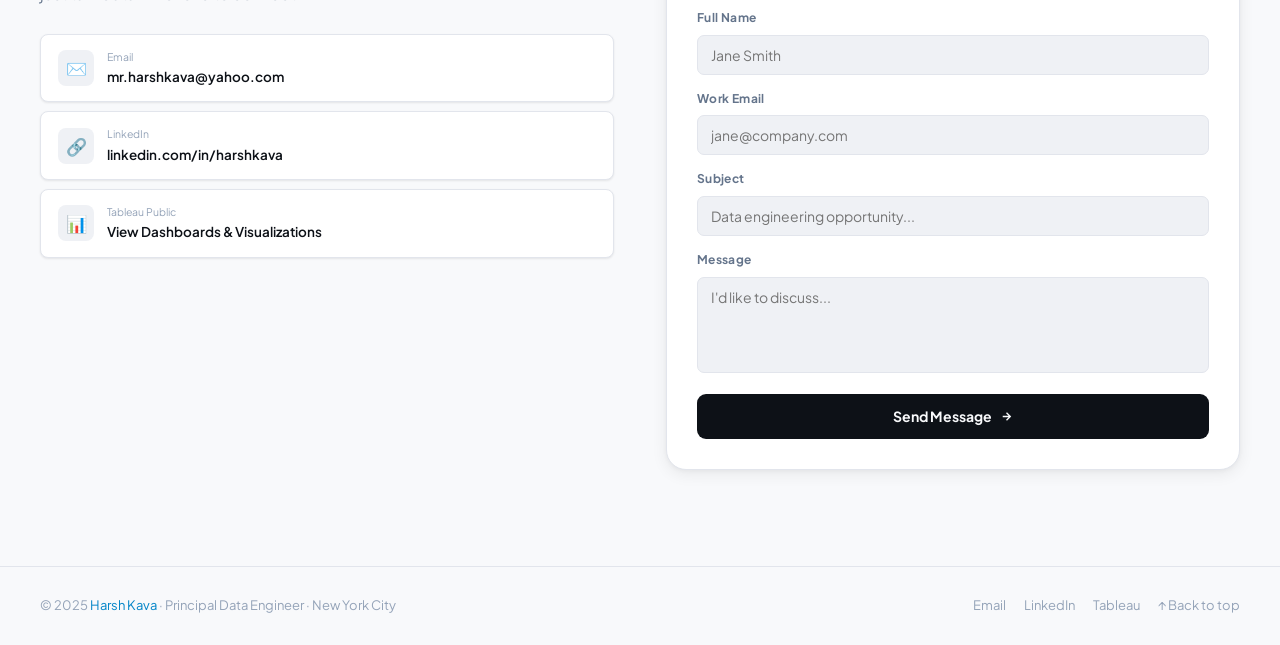
==== commit c284fc68: "Update index.html" ====
--- a/index.html
+++ b/index.html
@@ -562,7 +562,7 @@
           <div class="photo-avatar">👨‍💻</div>
           <div class="photo-name">Harsh Kava</div>
           <div class="photo-role">Principal Data Engineer</div>
-          <img src="https://github.com/harshkava/harshkava.github.io/blob/main/IMG_3439.jpeg" alt="harsh kava" width="500" height="300">
+          <img src="images/IMG_3439.jpeg" alt="harsh kava" width="500" height="300">
           <div class="photo-tip">
             <strong>💡 Add your photo:</strong> Replace this placeholder with your professional headshot for maximum impact. A real photo increases profile engagement by 3–5×.
           </div>
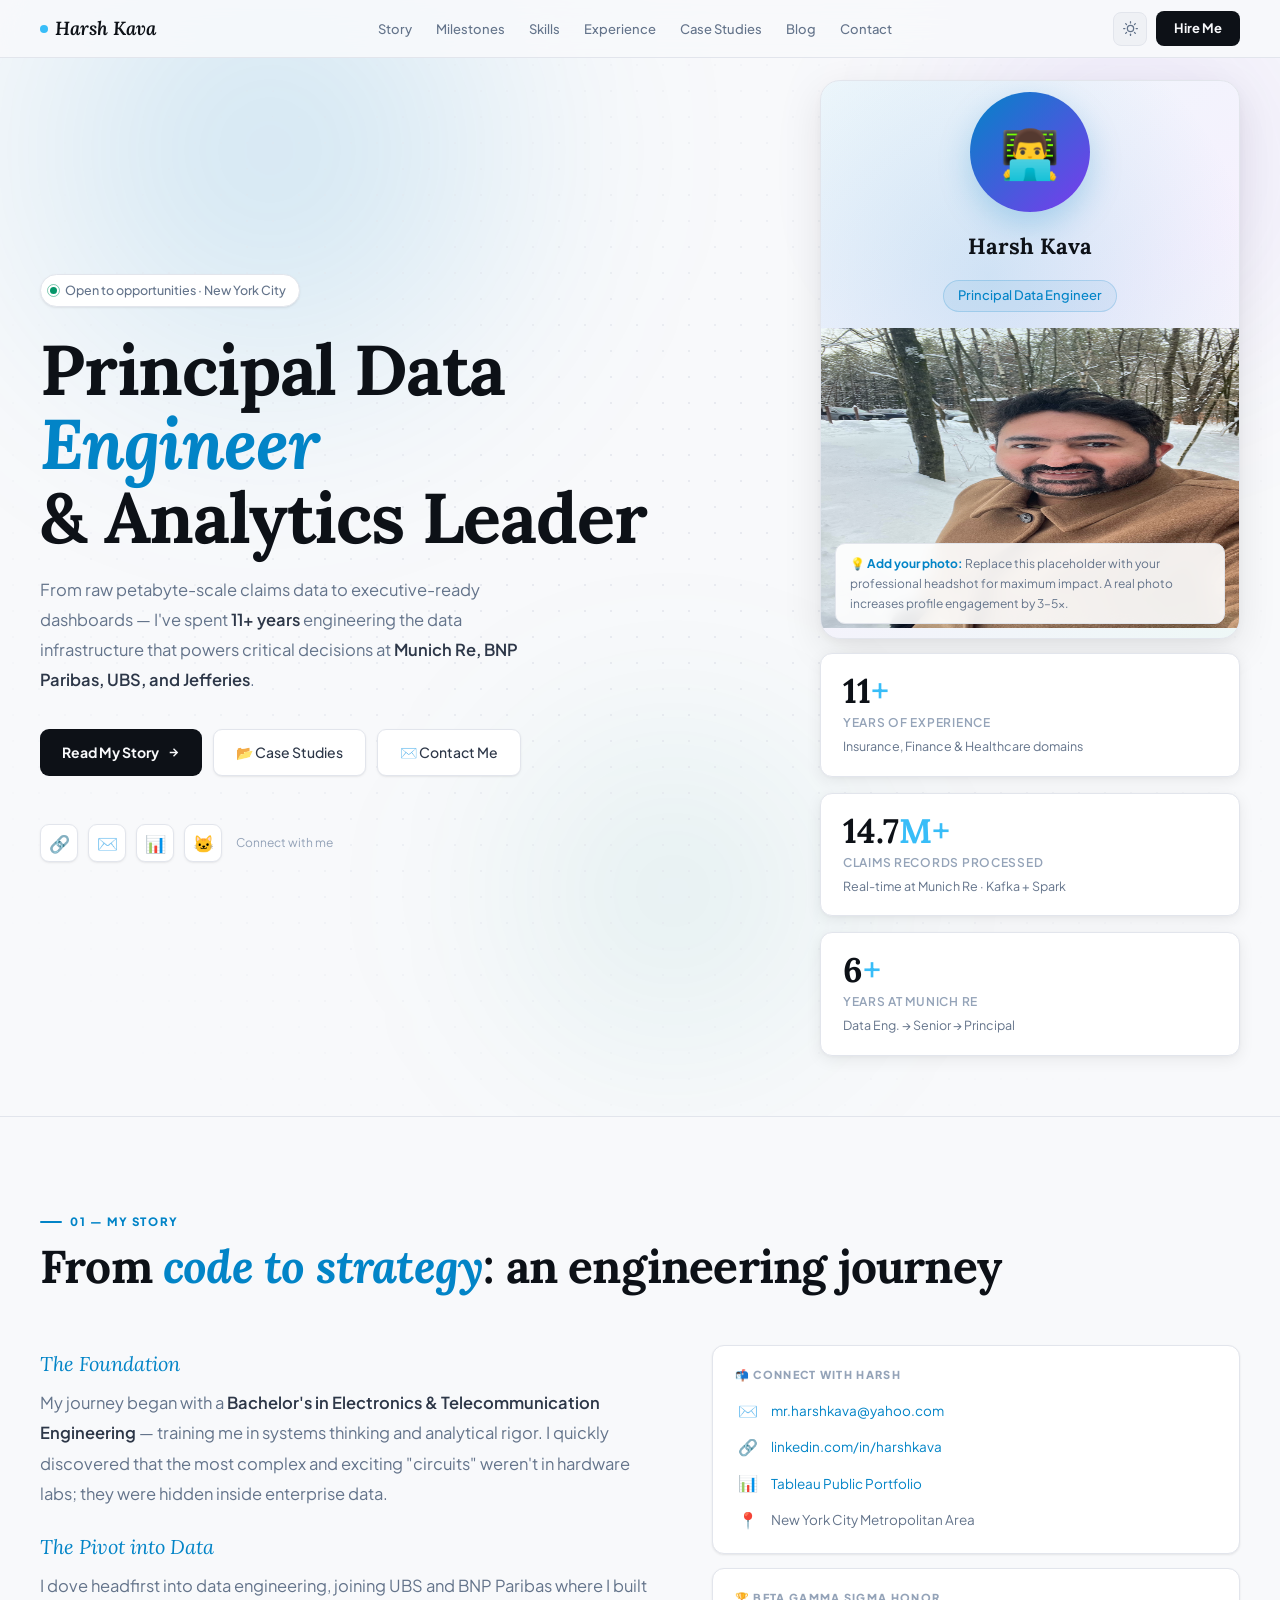
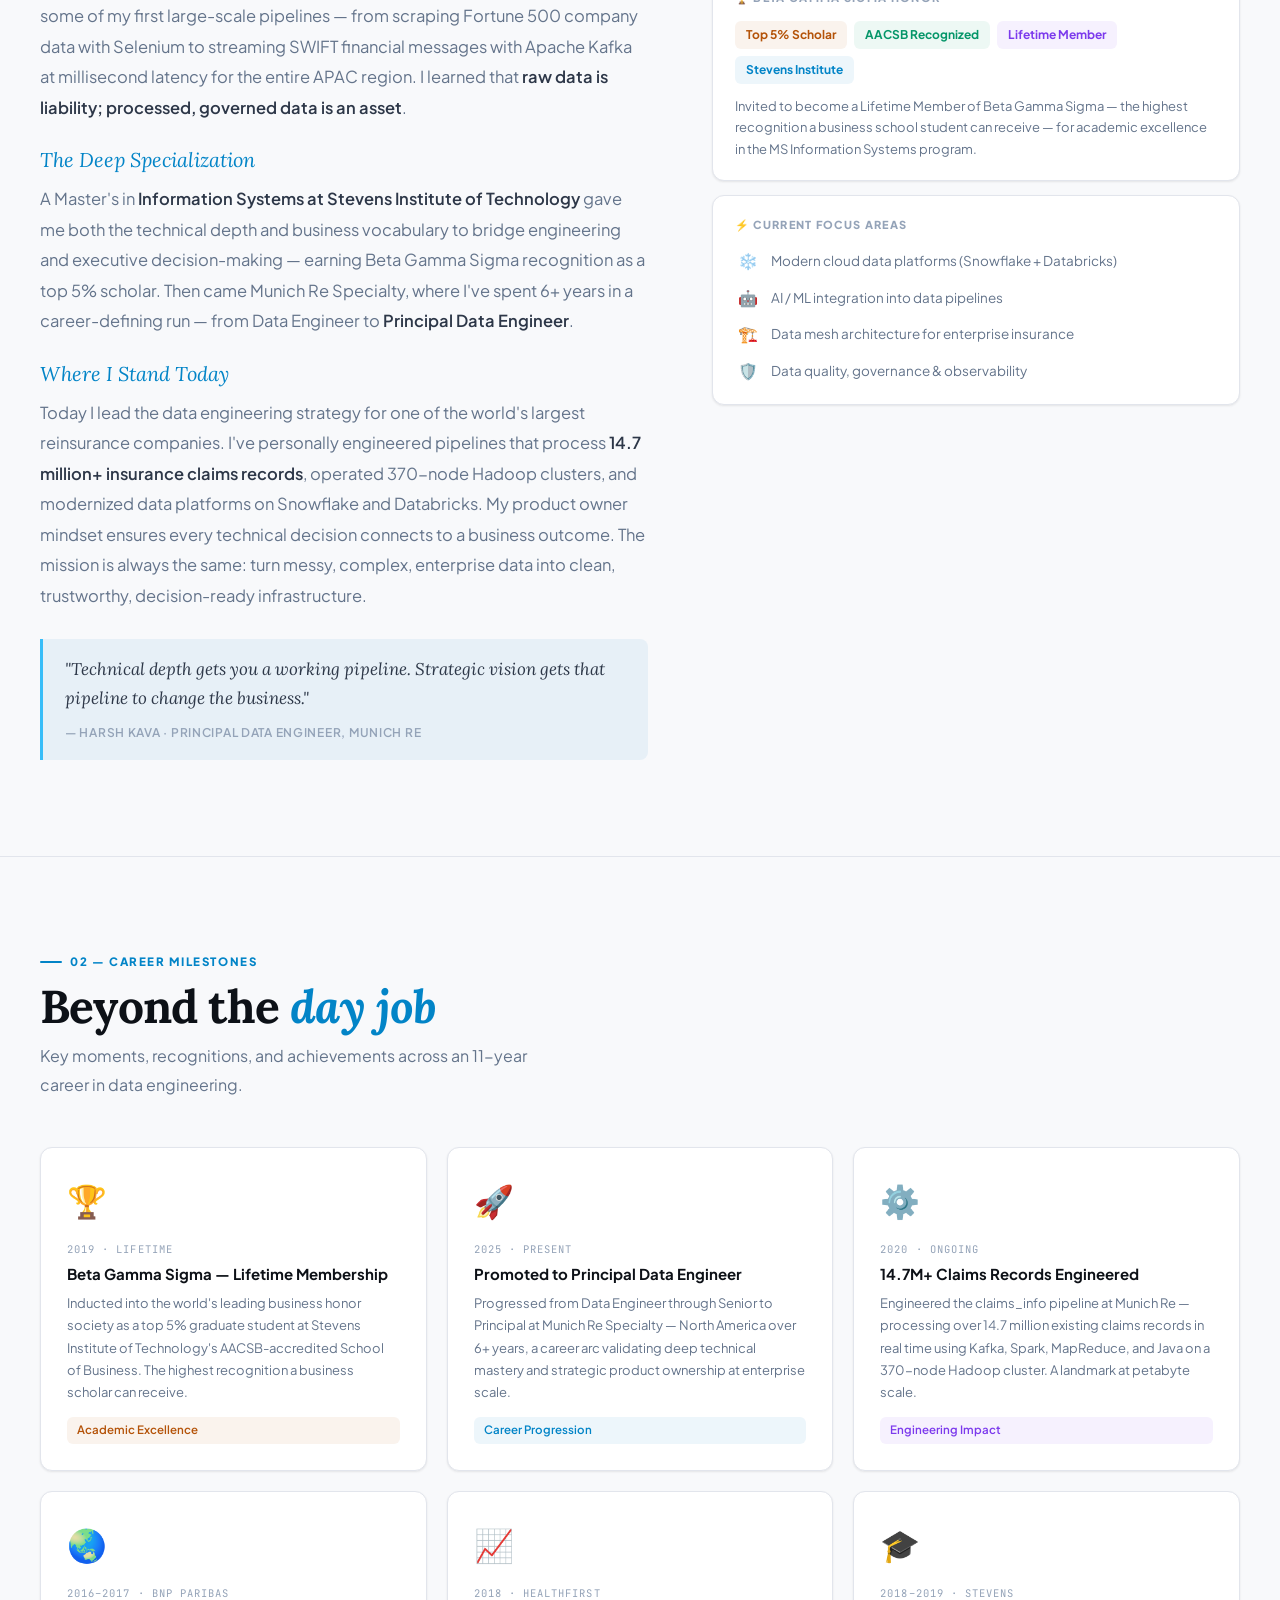
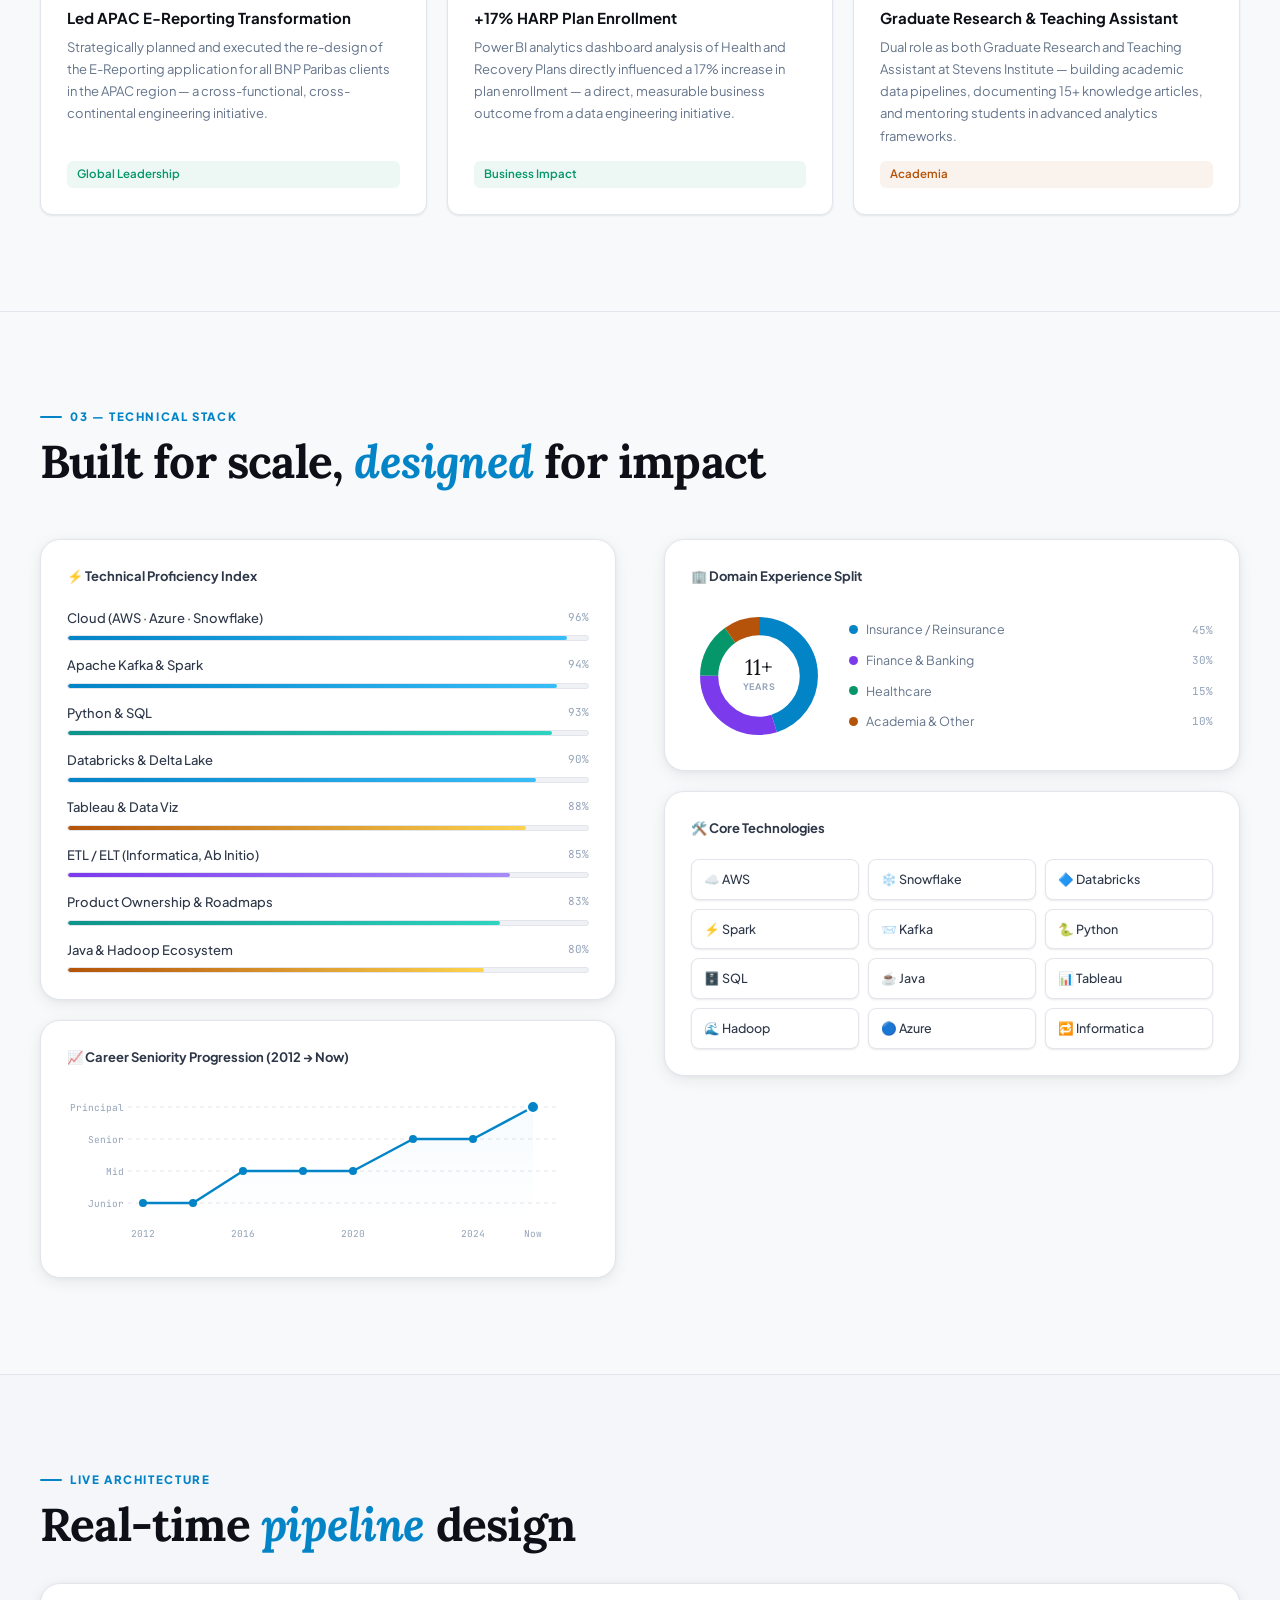
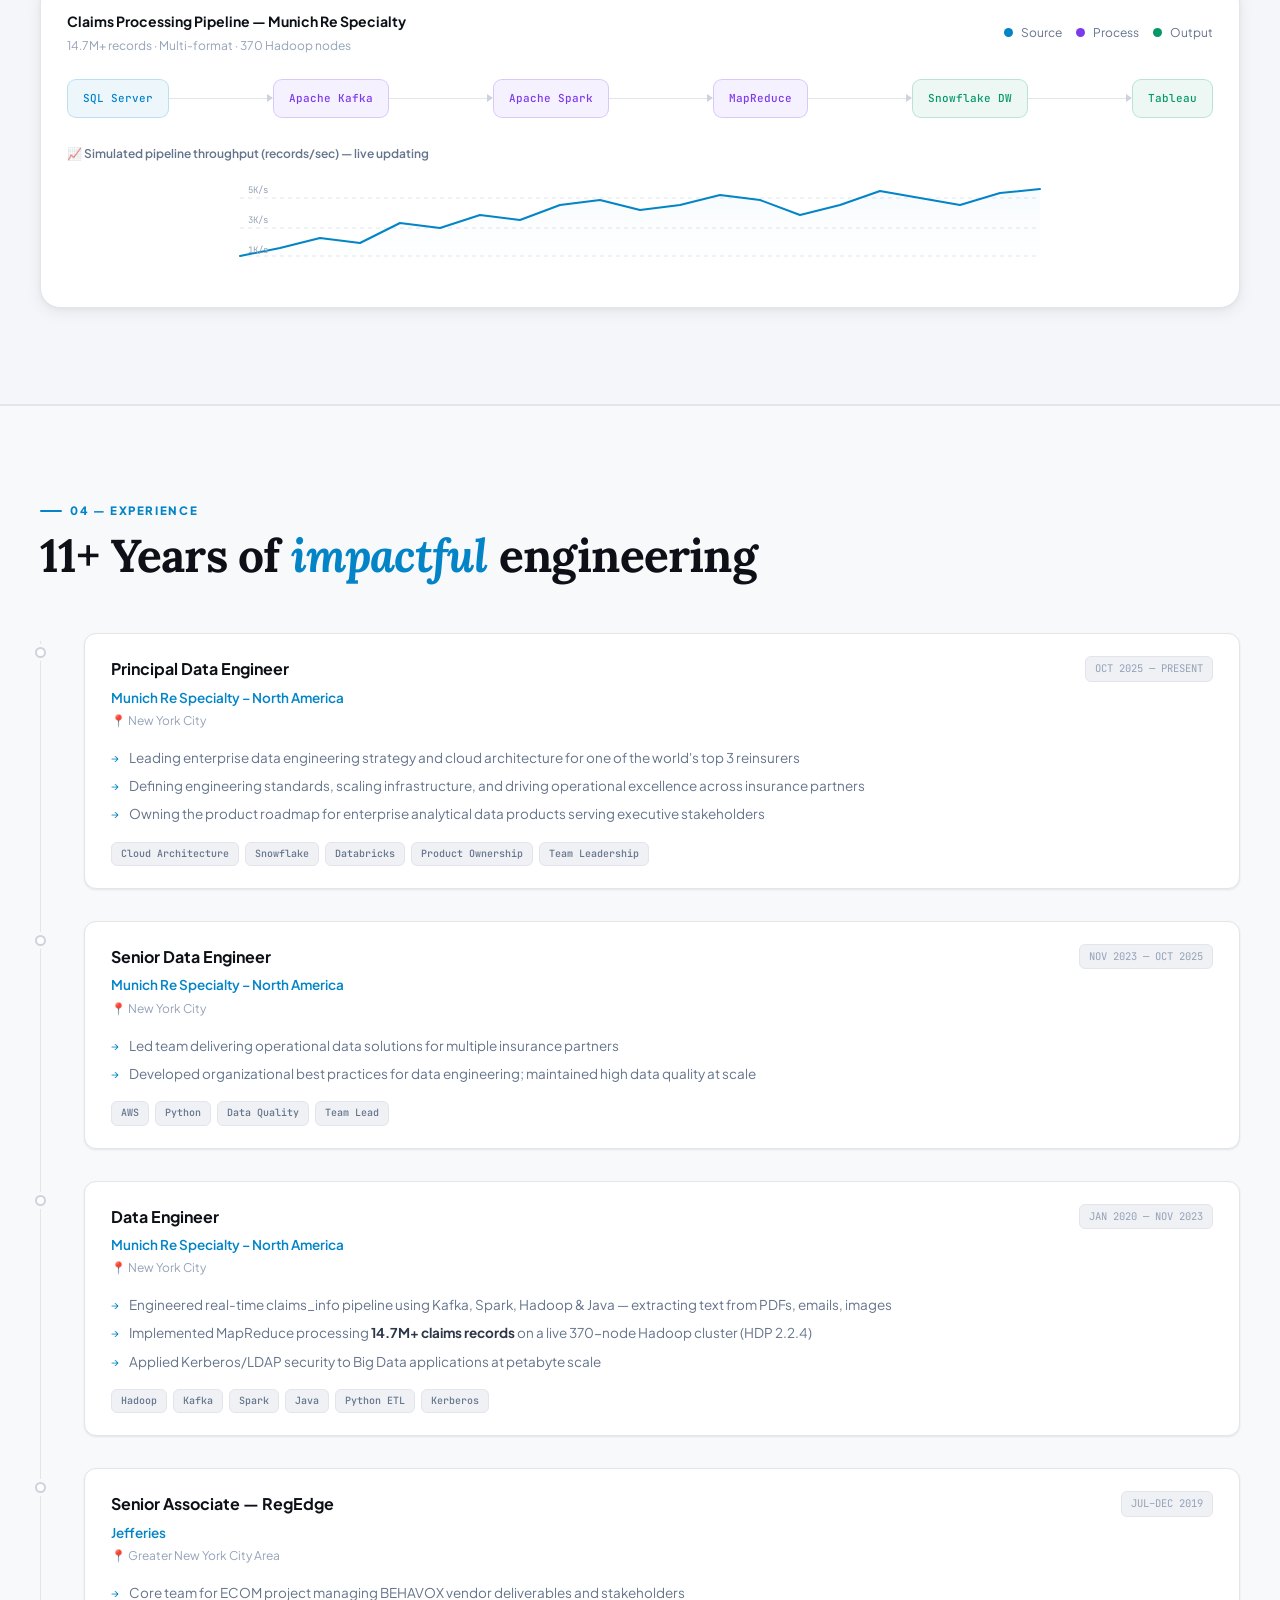
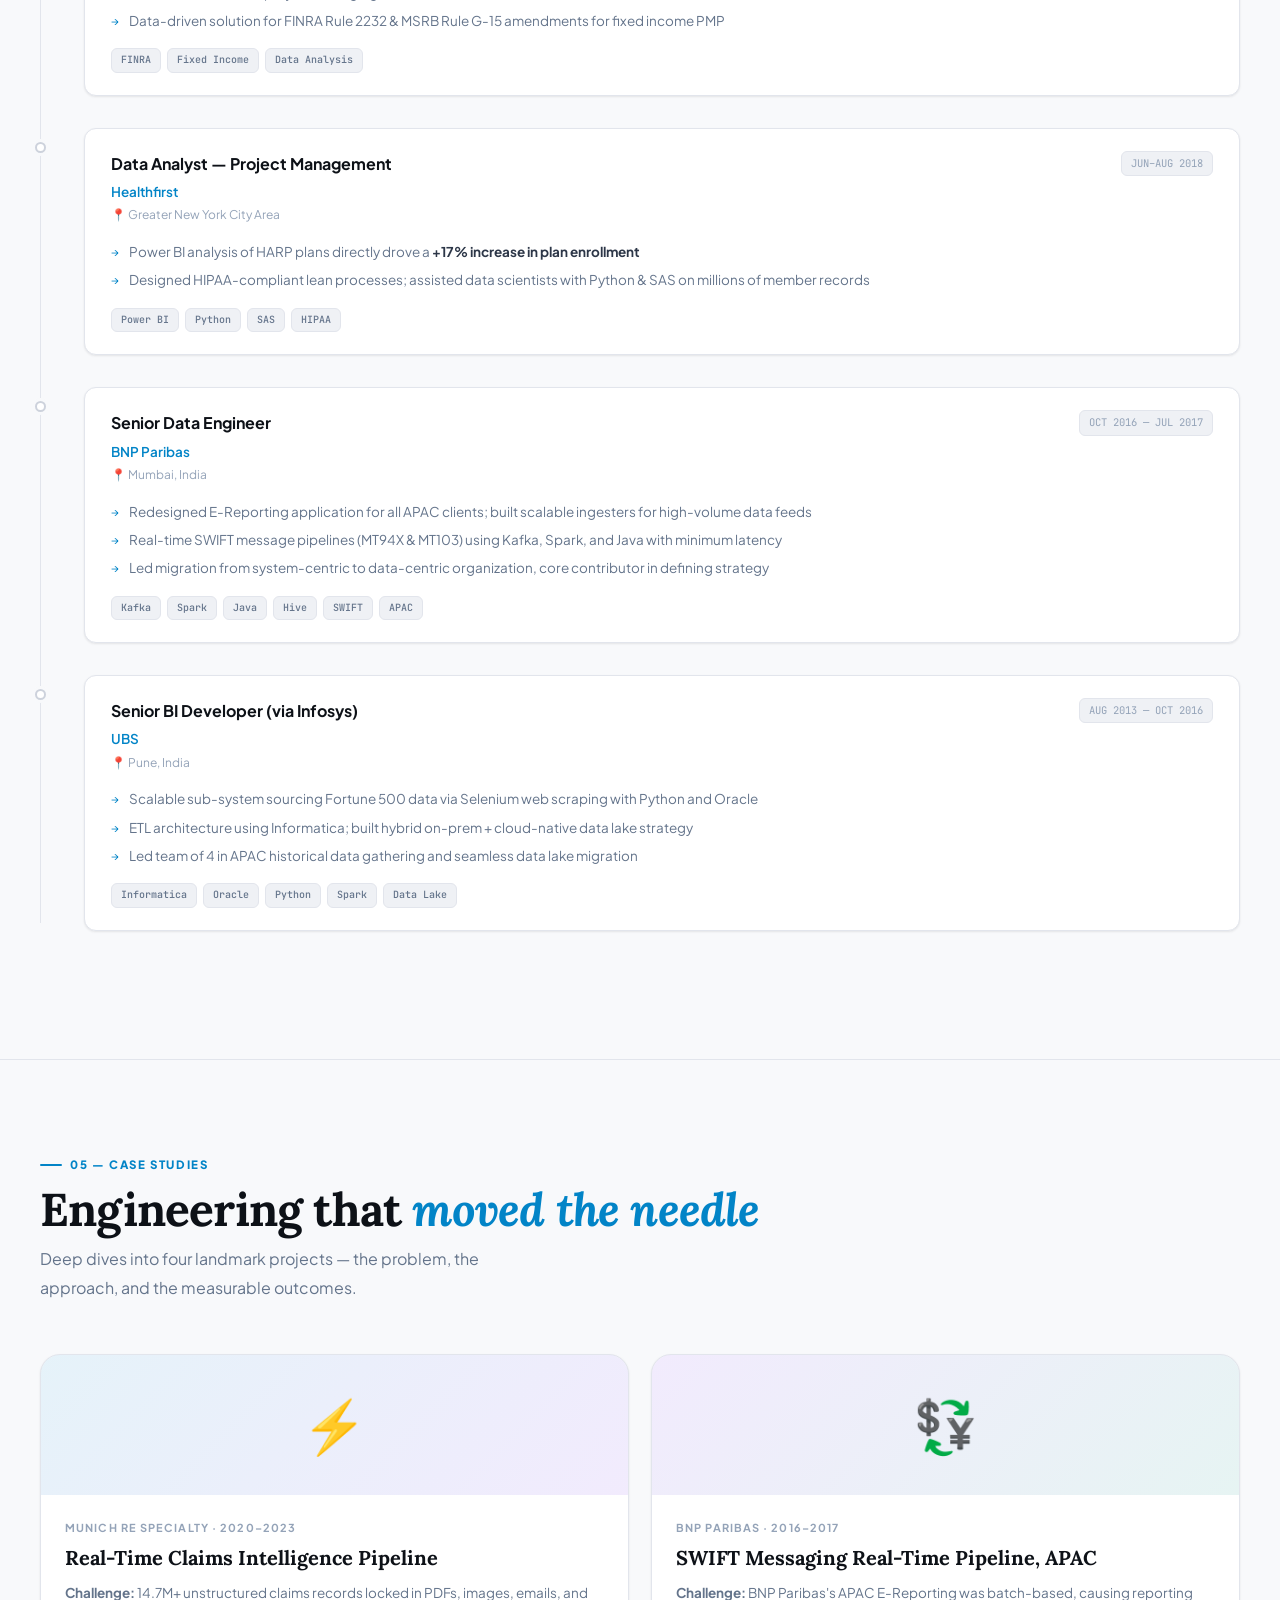
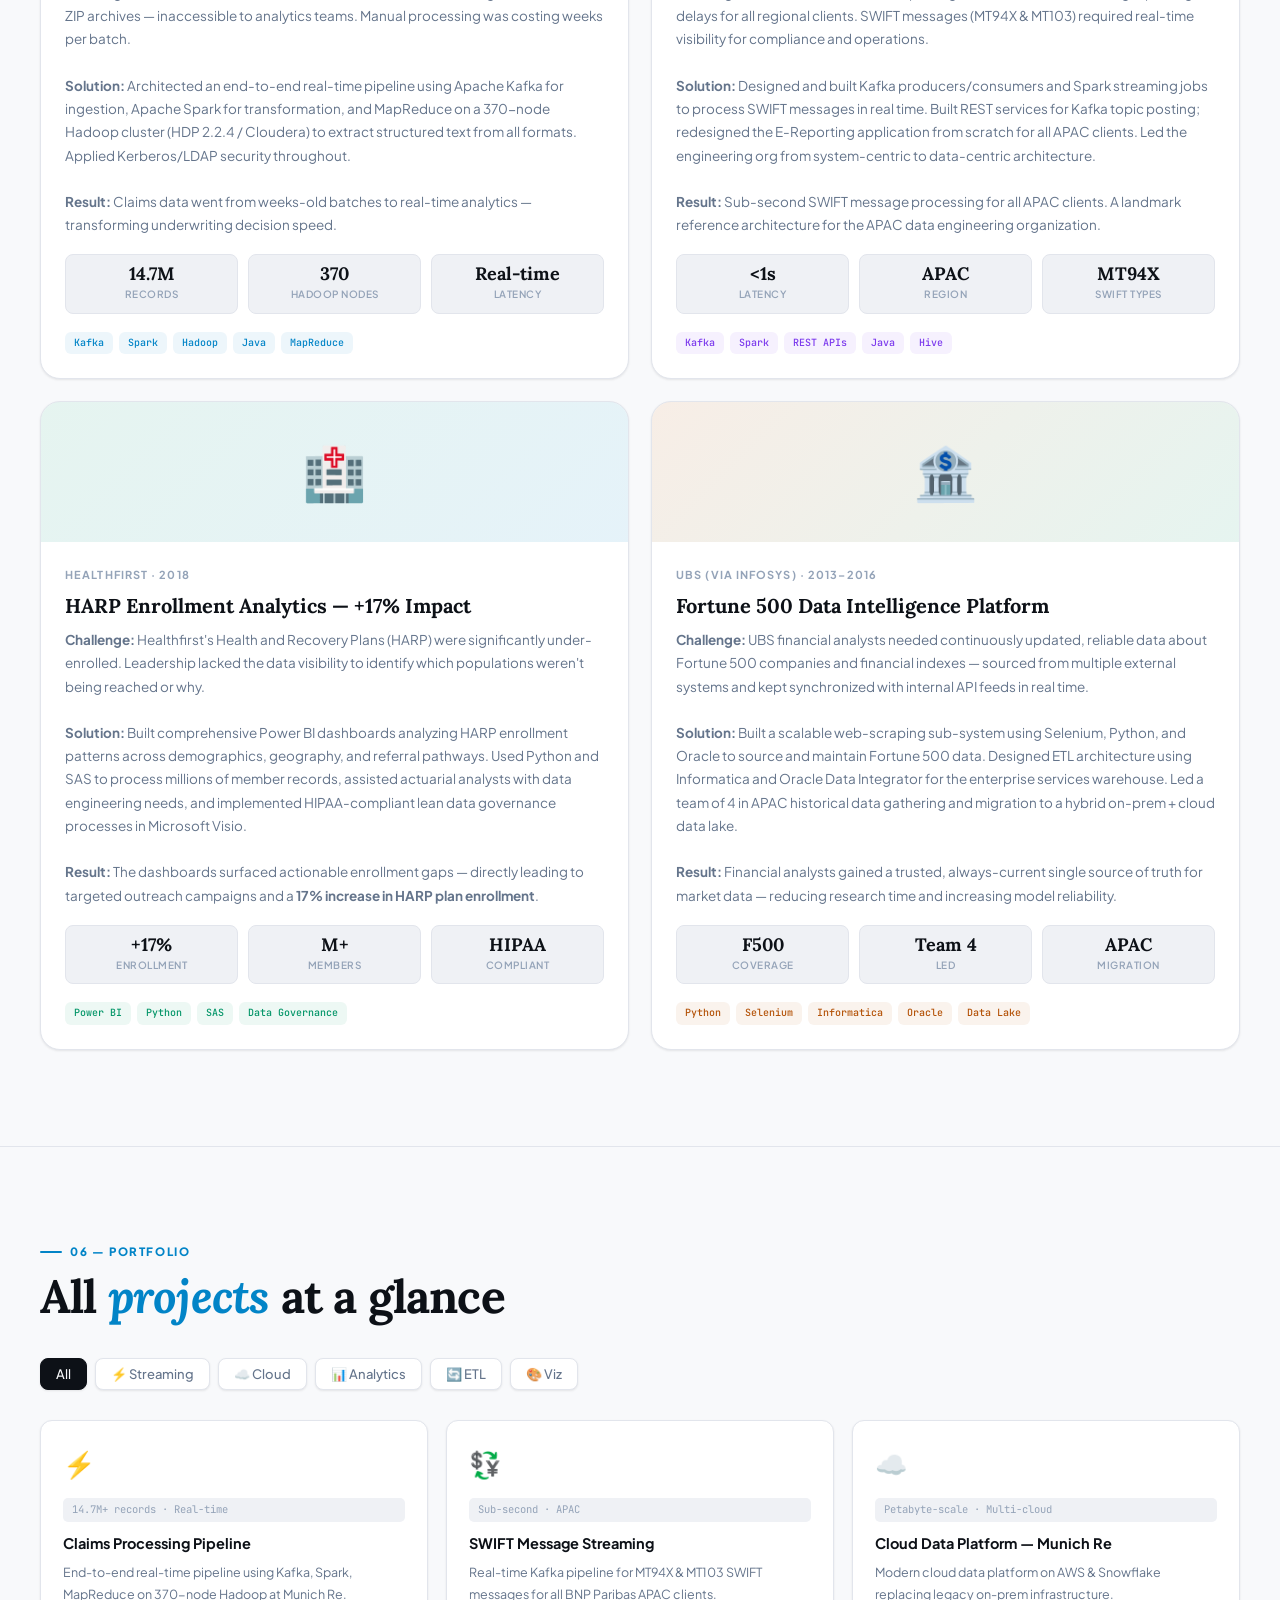
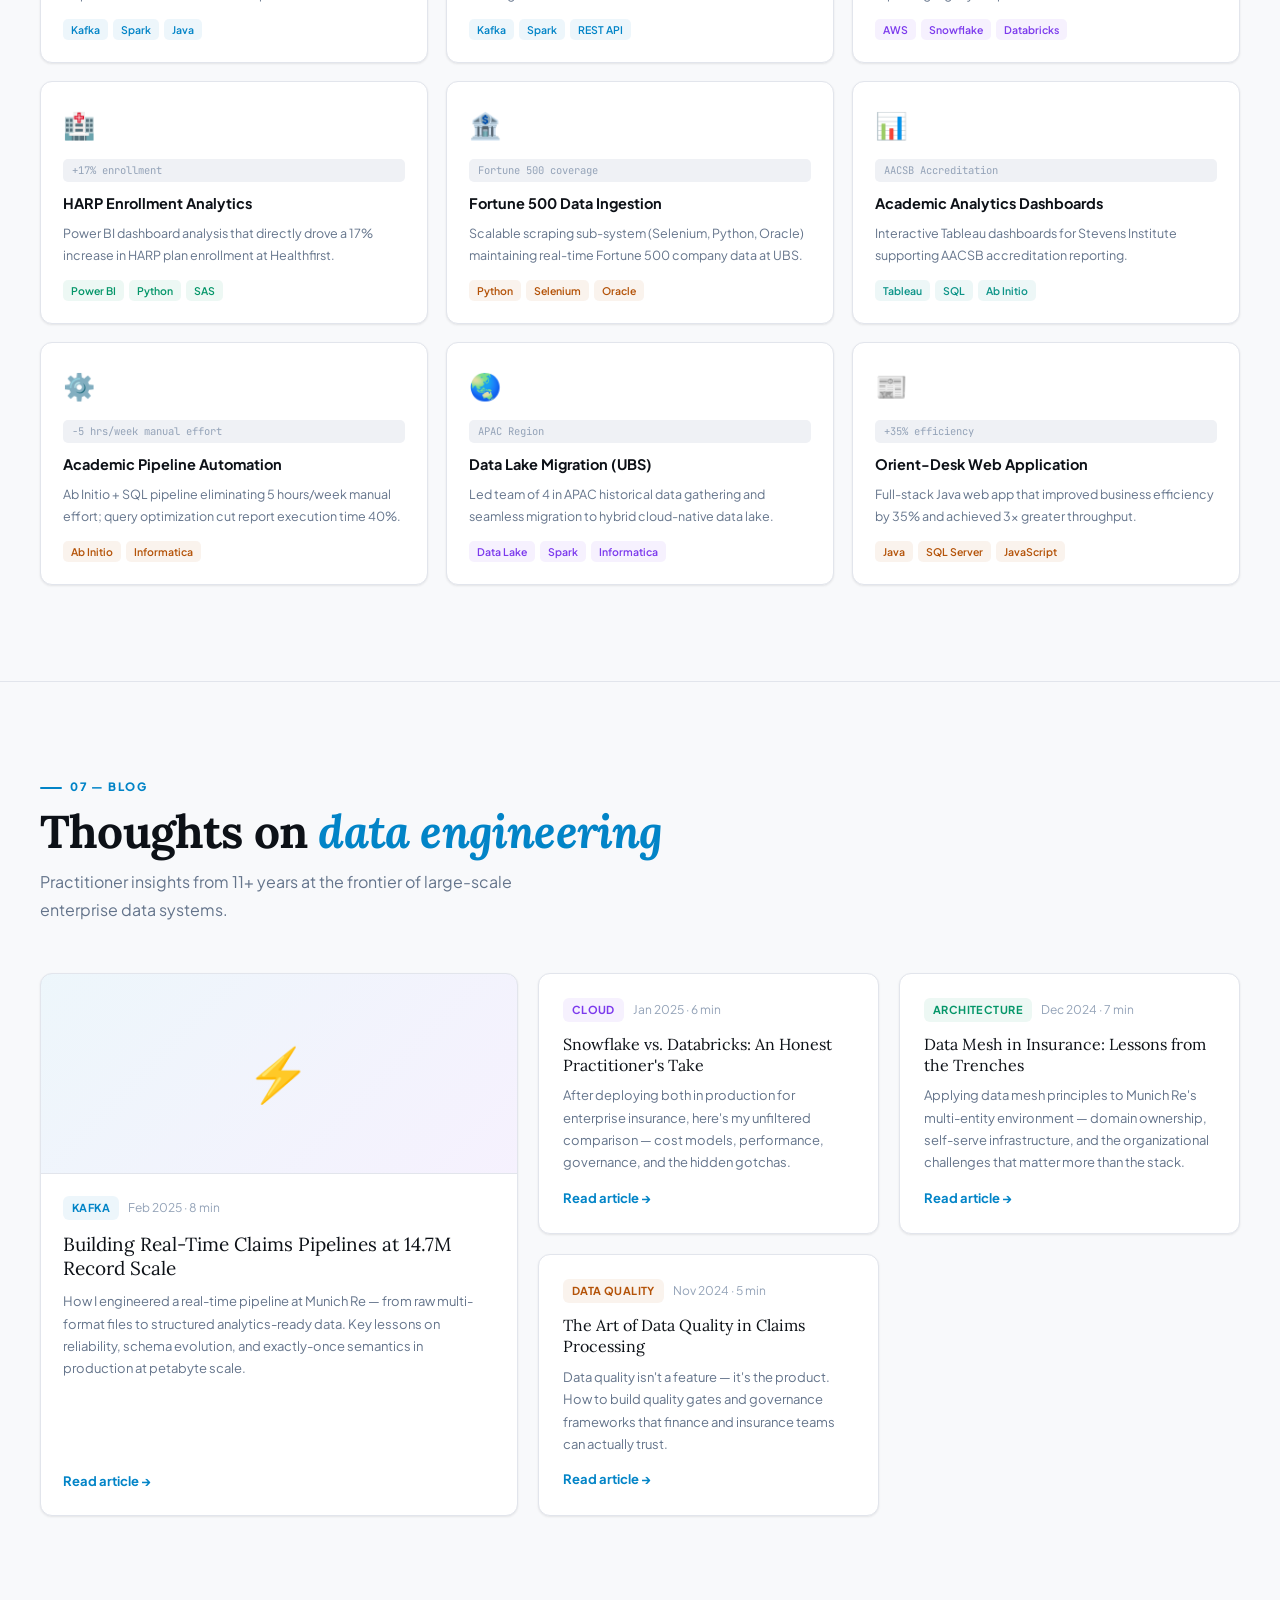
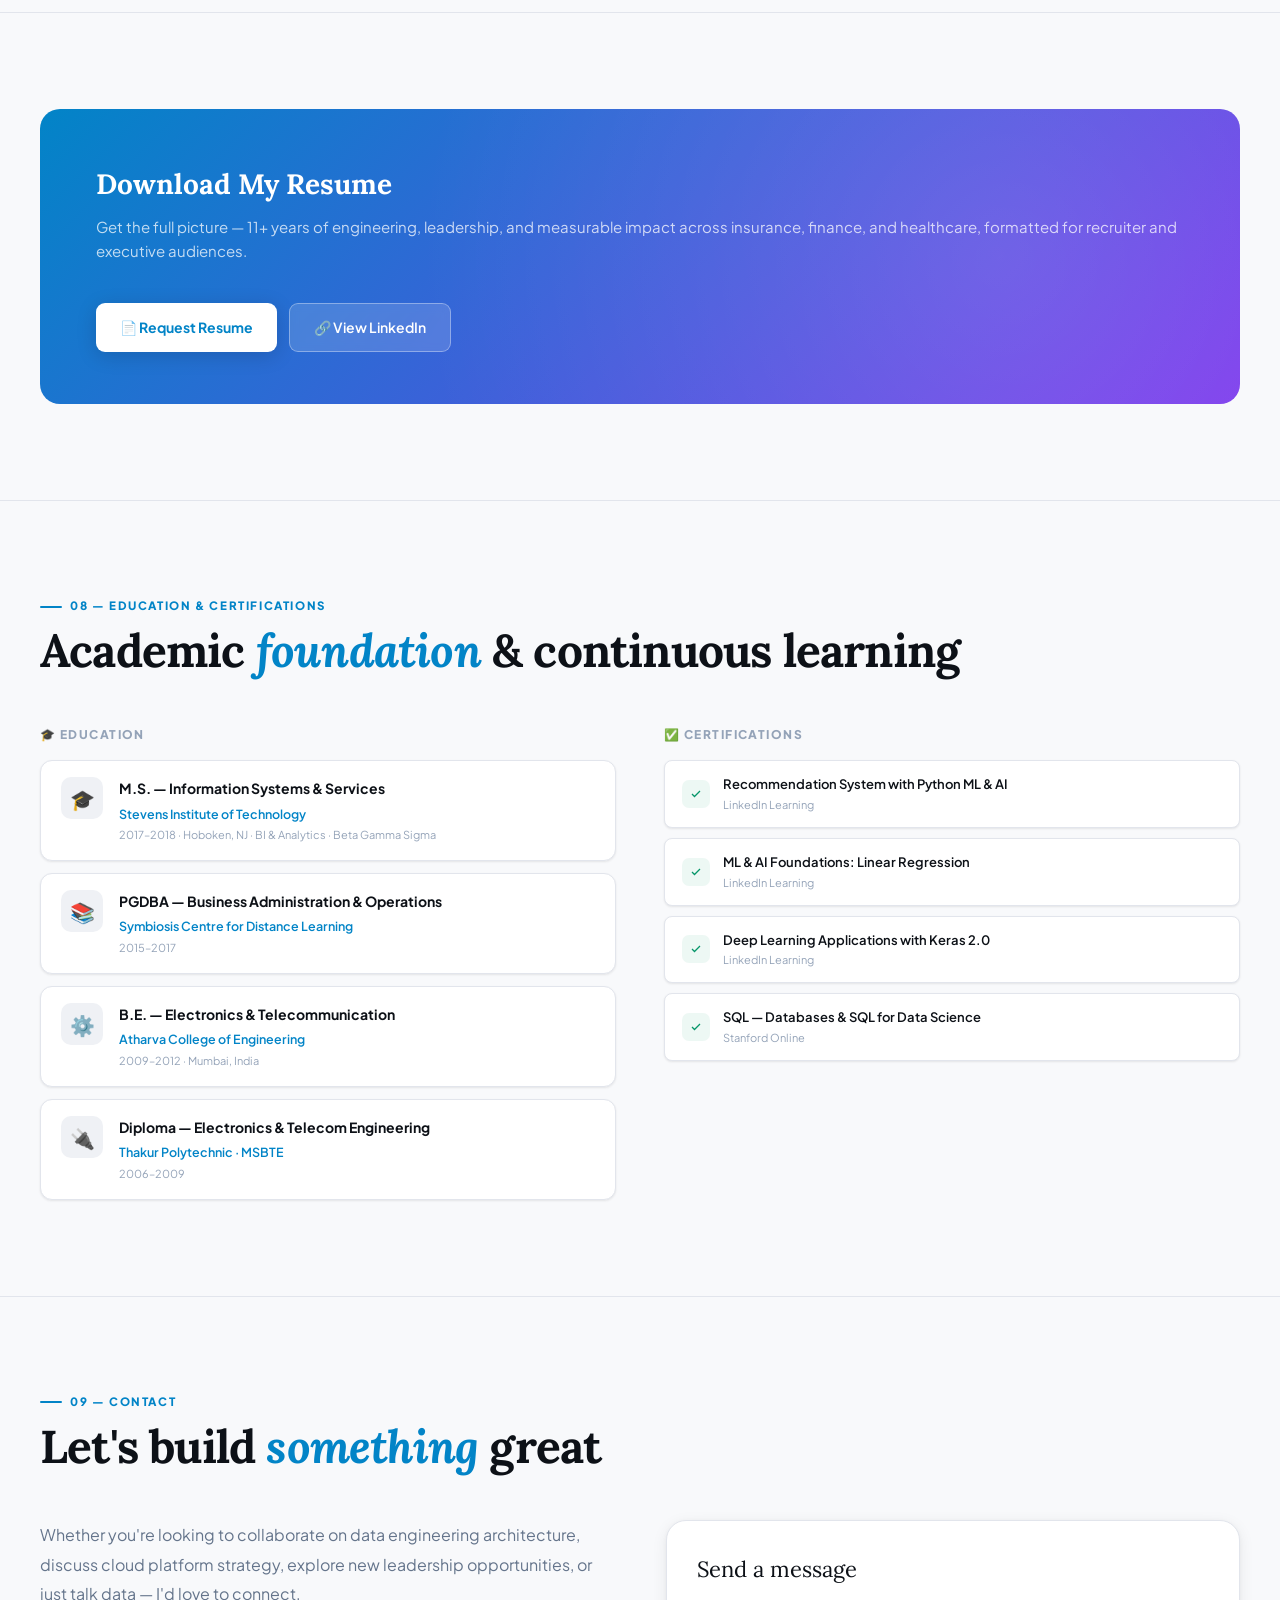
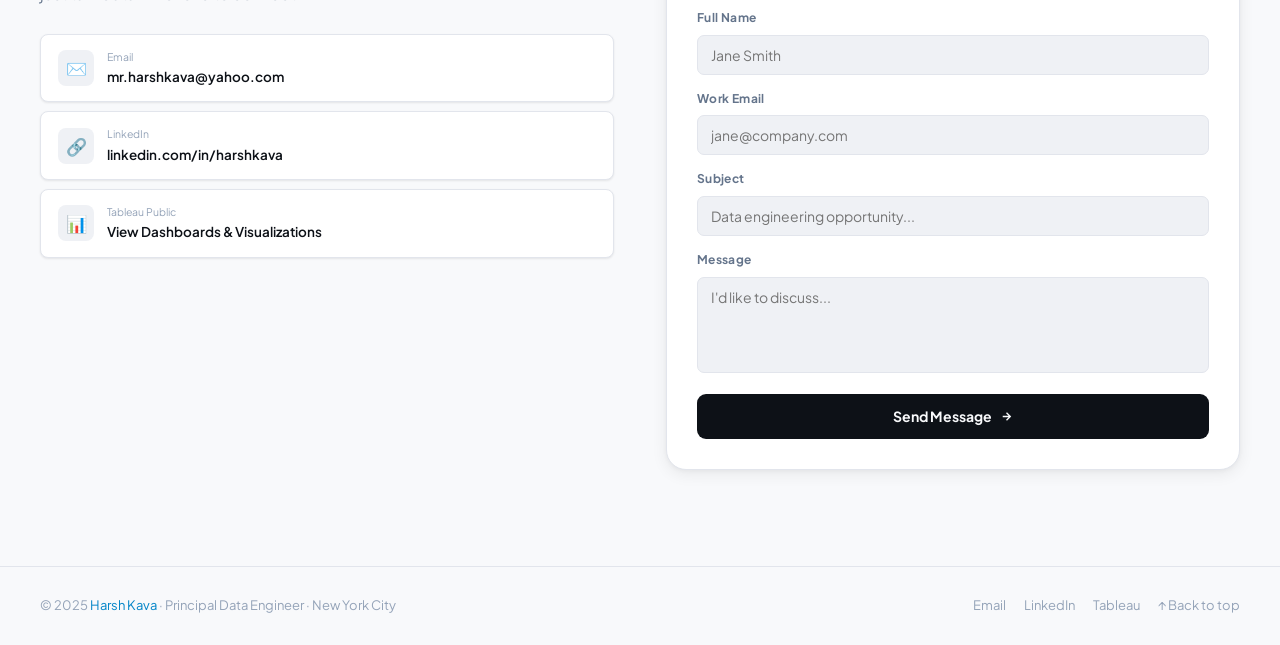
==== commit 0fddd298: "Update index.html" ====
--- a/index.html
+++ b/index.html
@@ -562,7 +562,7 @@
           <div class="photo-avatar">👨‍💻</div>
           <div class="photo-name">Harsh Kava</div>
           <div class="photo-role">Principal Data Engineer</div>
-          <img src="images/IMG_3439.jpeg" alt="harsh kava" width="500" height="300">
+          <img src="IMG_3439.jpeg" width="500" height="300">
           <div class="photo-tip">
             <strong>💡 Add your photo:</strong> Replace this placeholder with your professional headshot for maximum impact. A real photo increases profile engagement by 3–5×.
           </div>
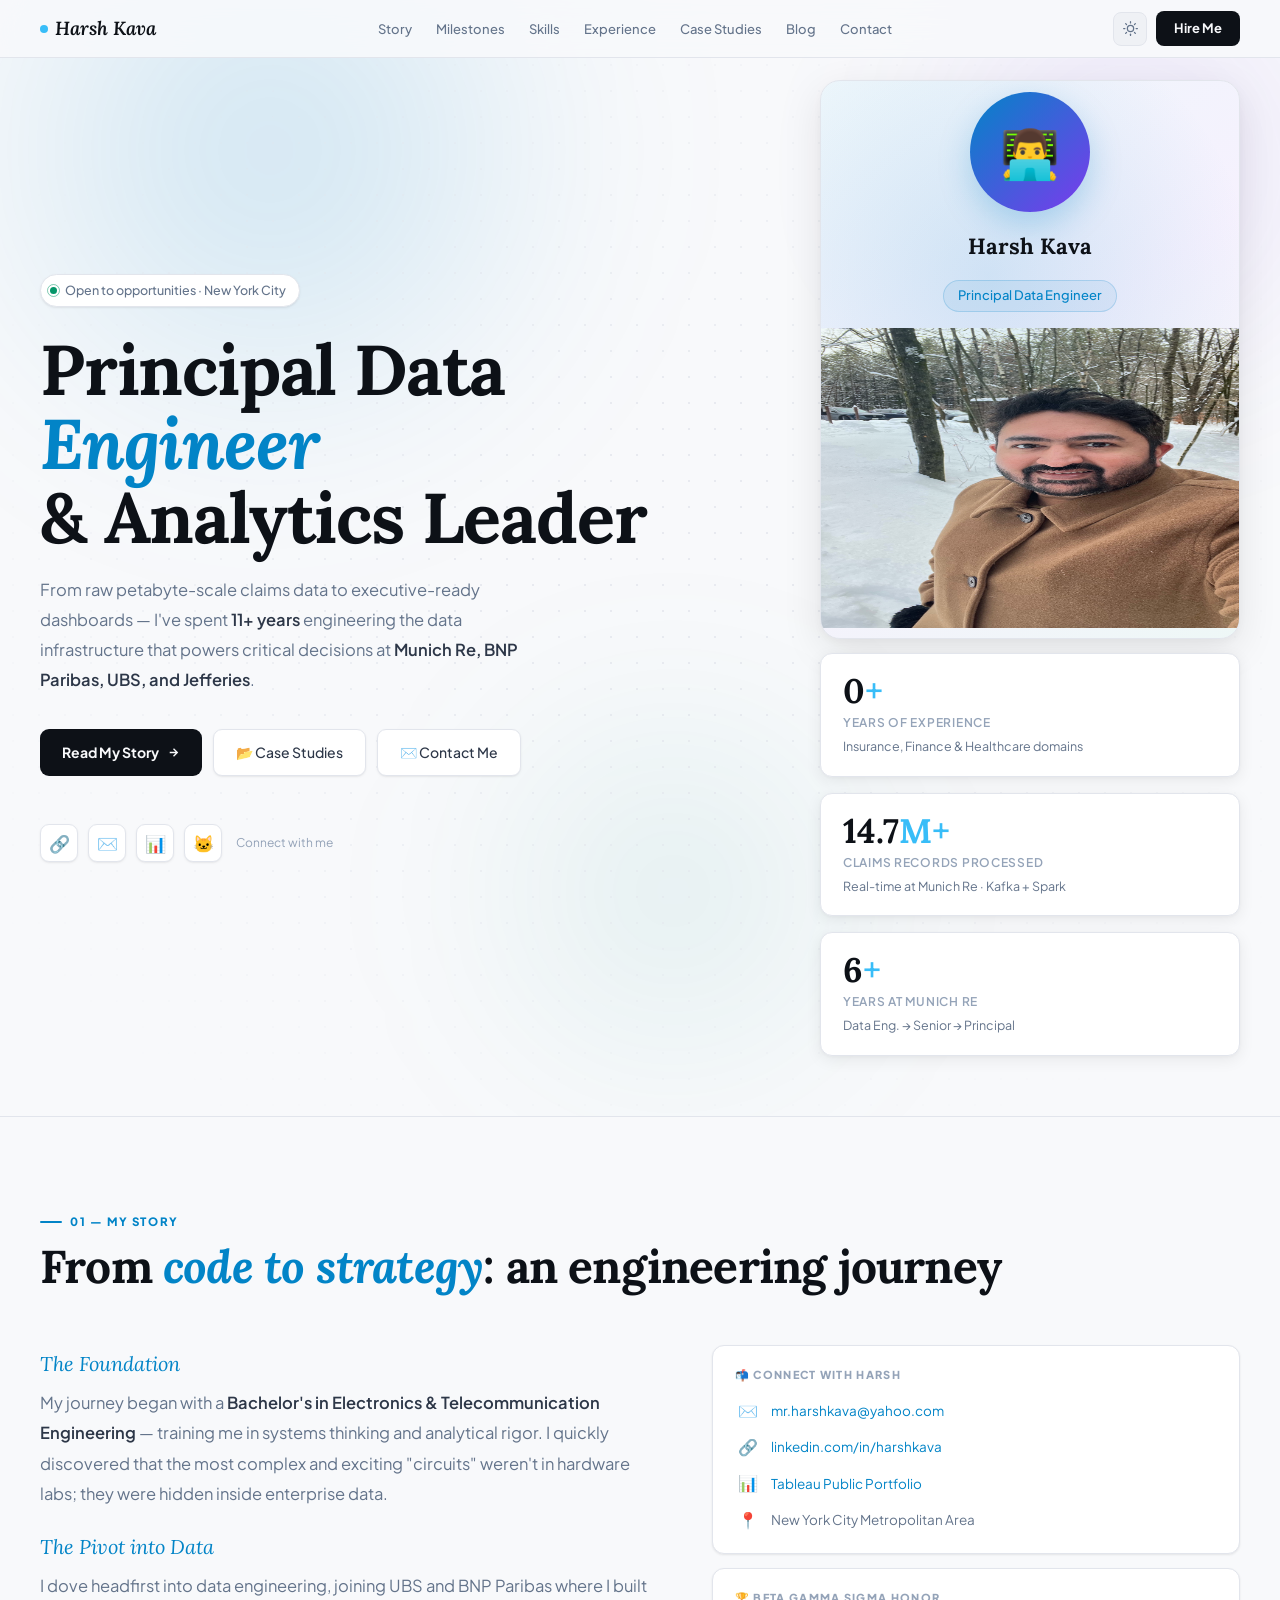
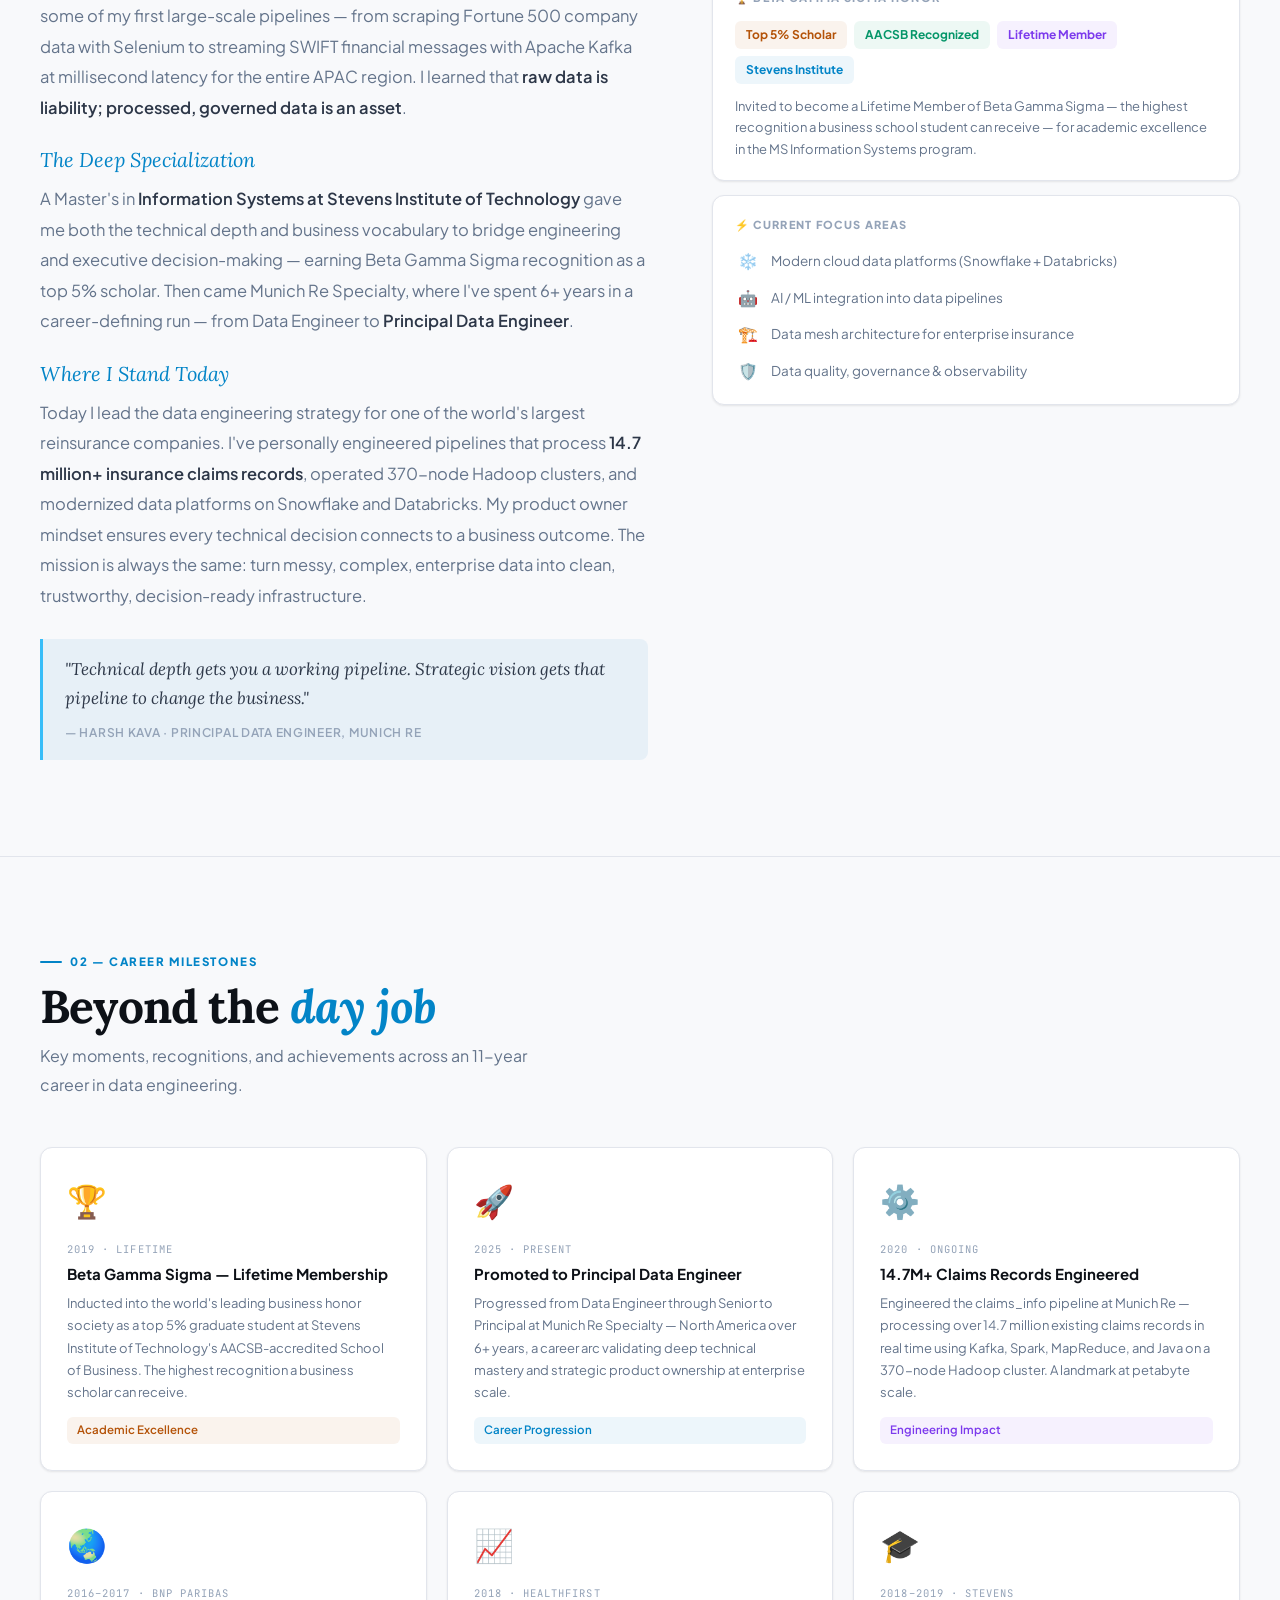
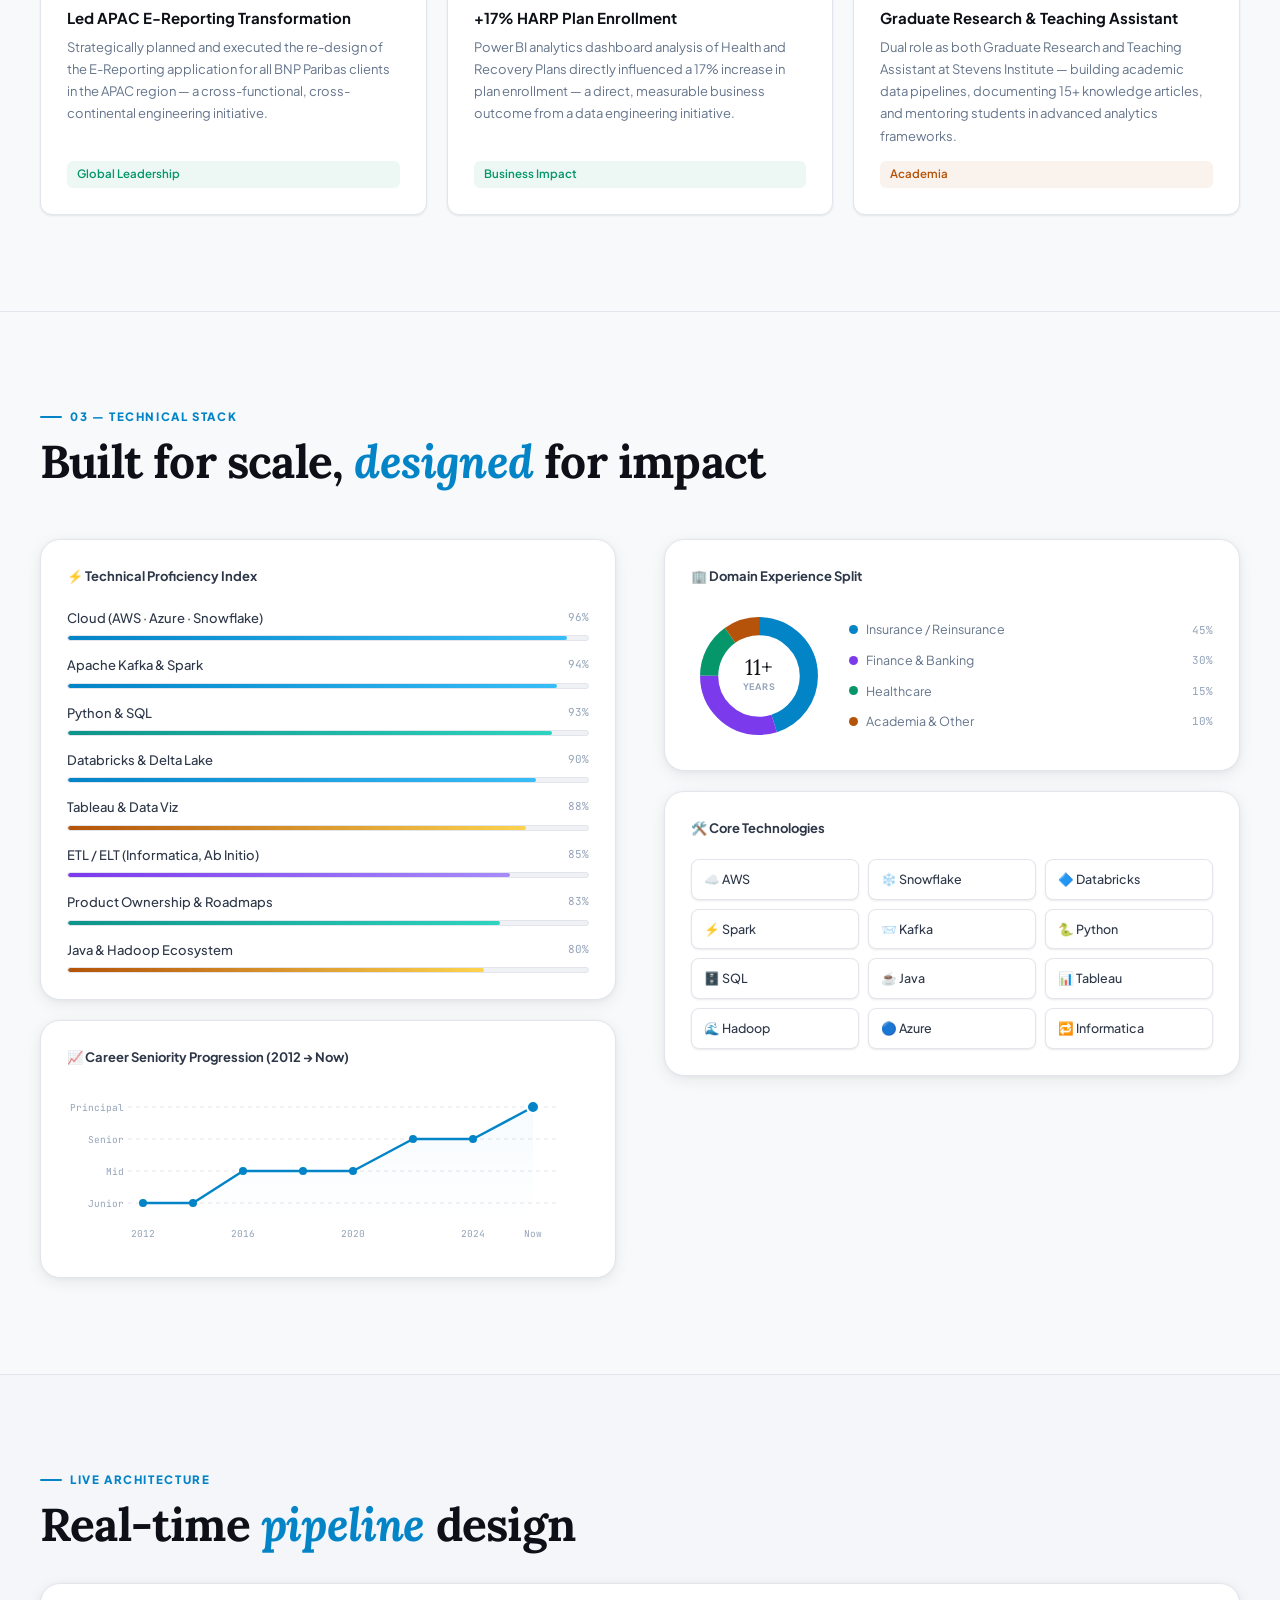
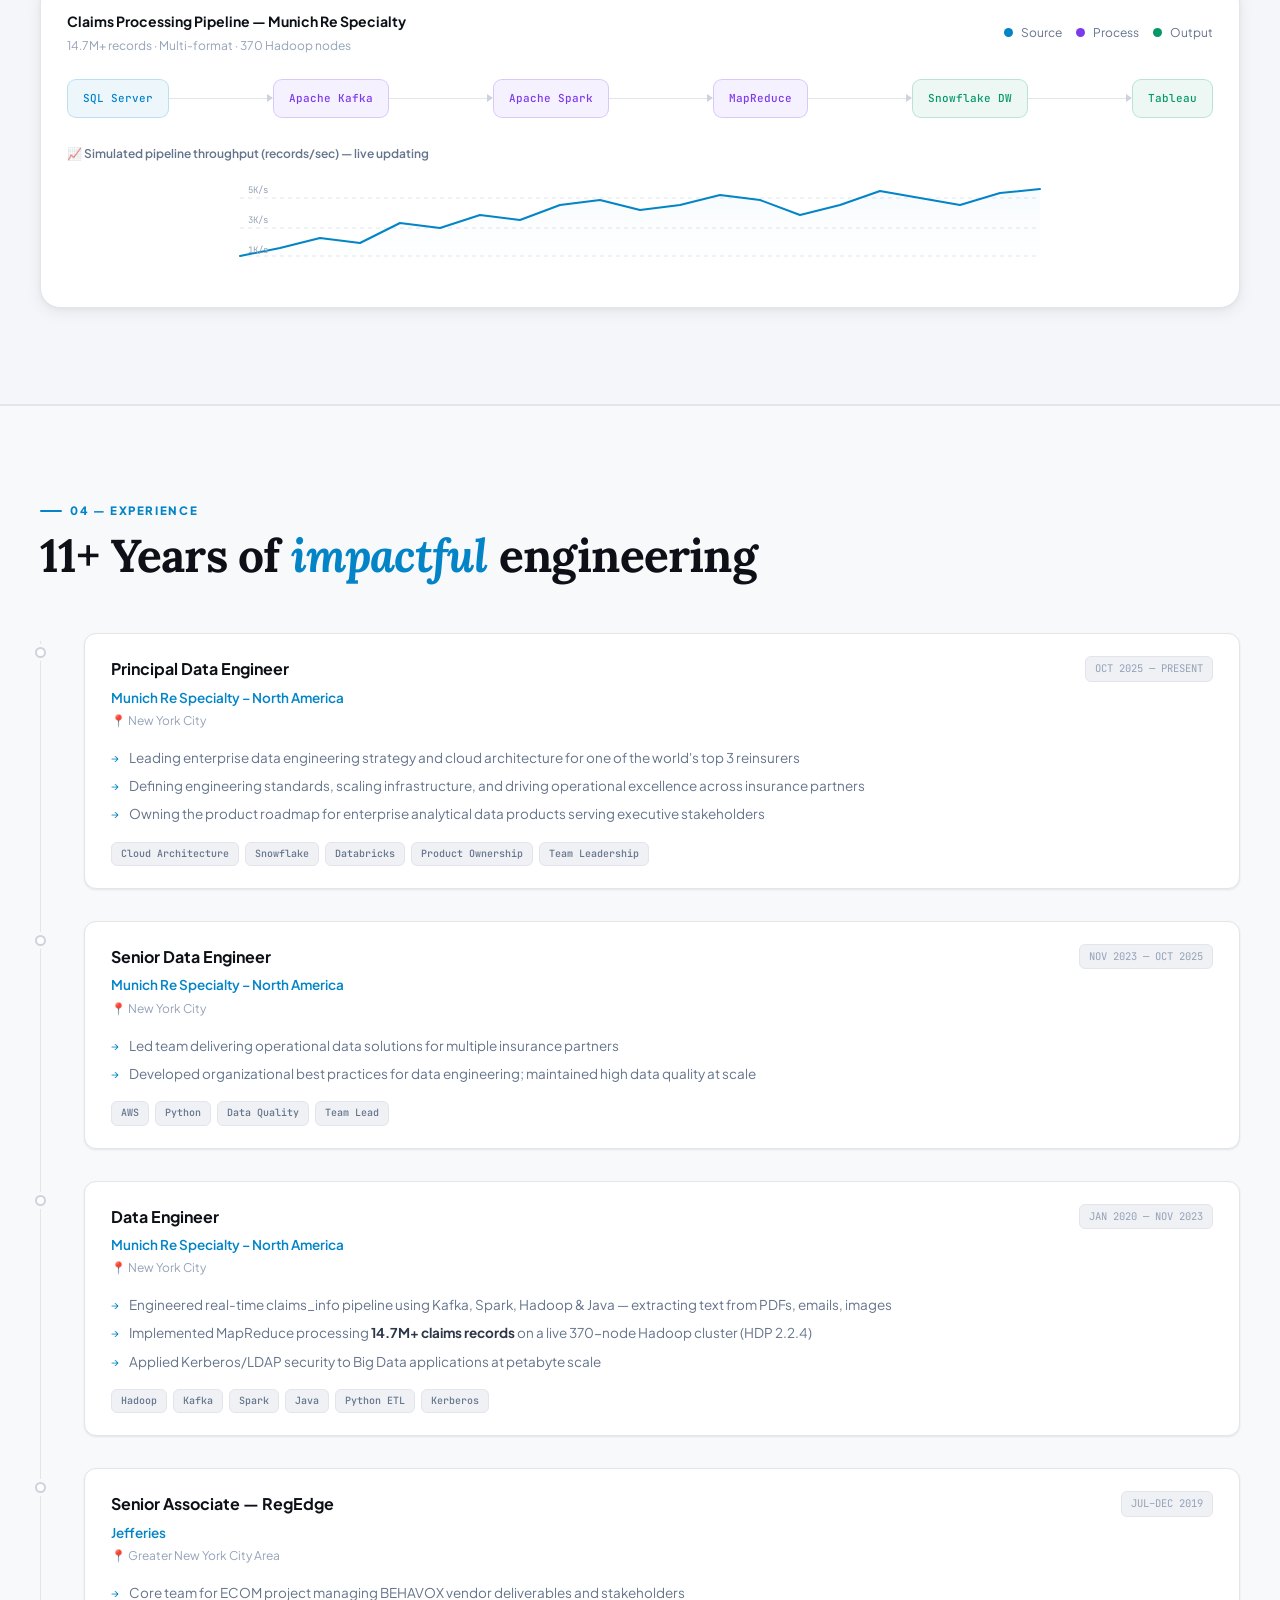
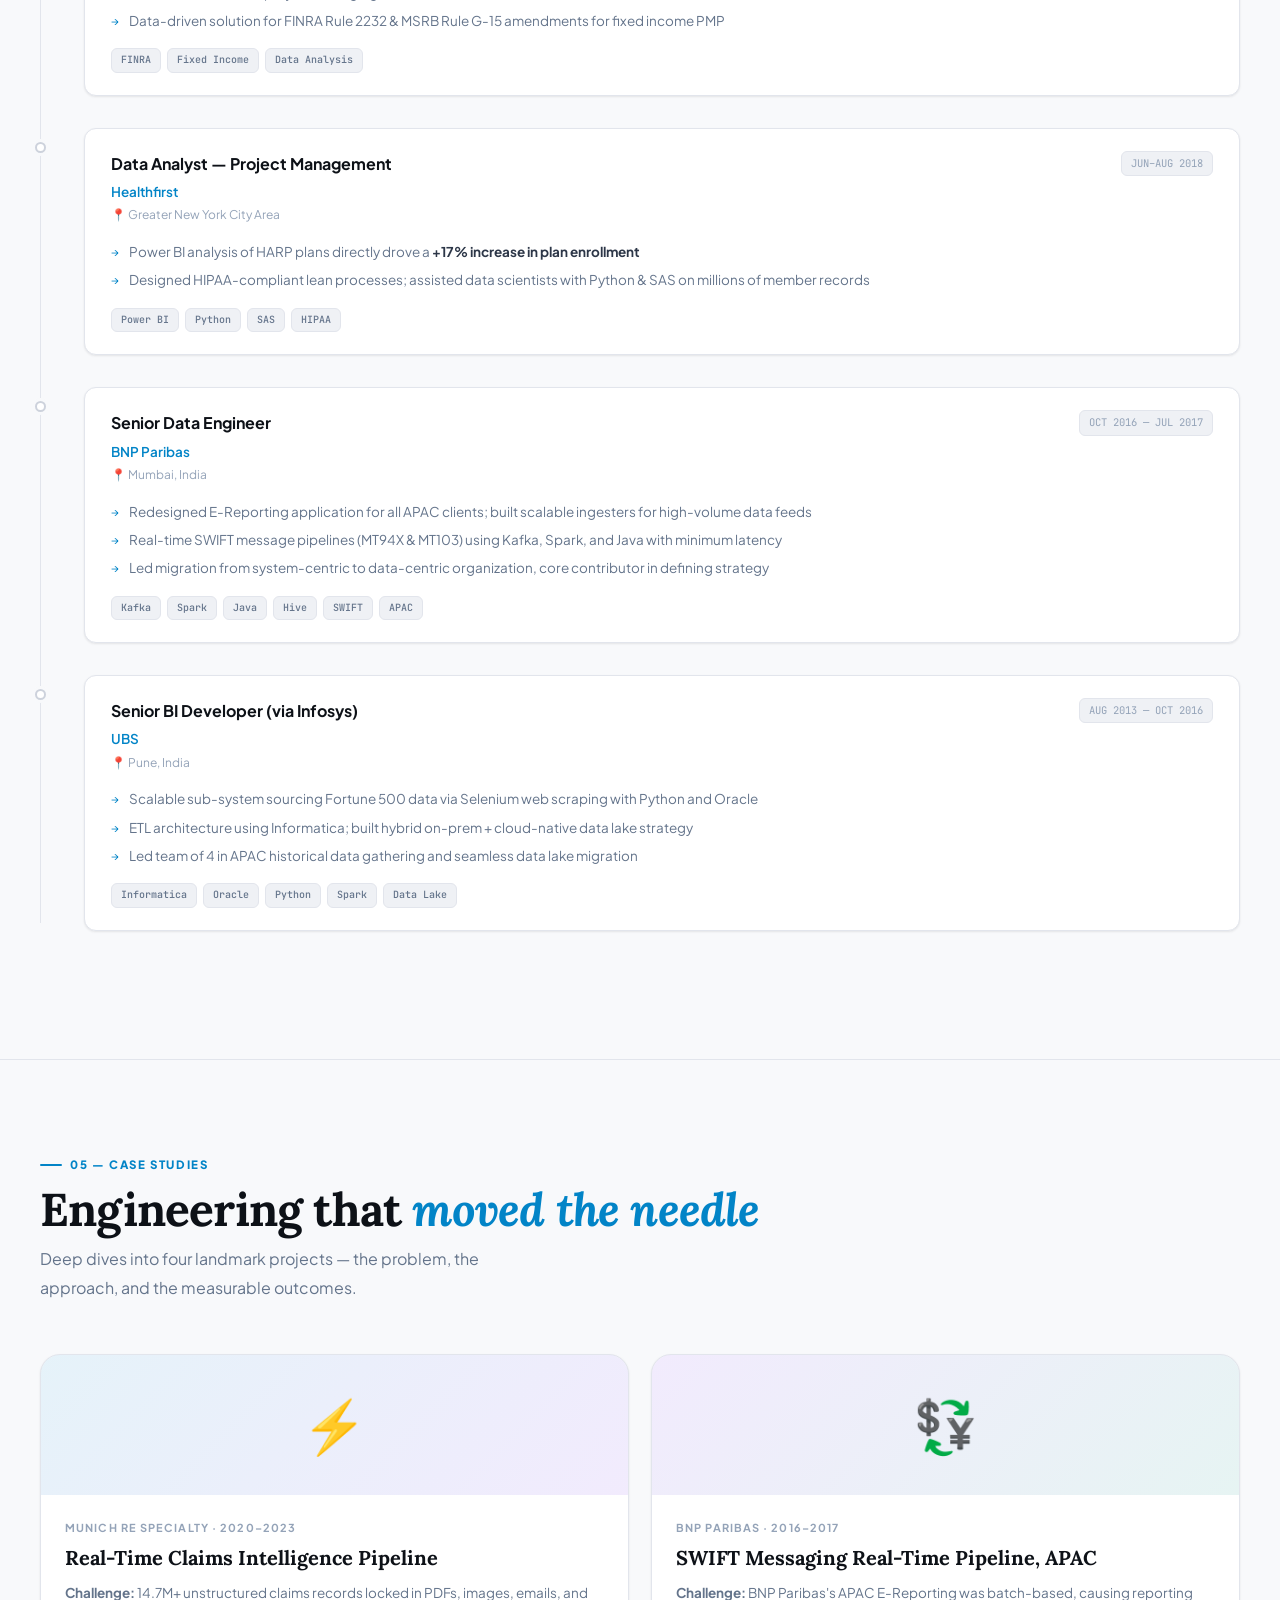
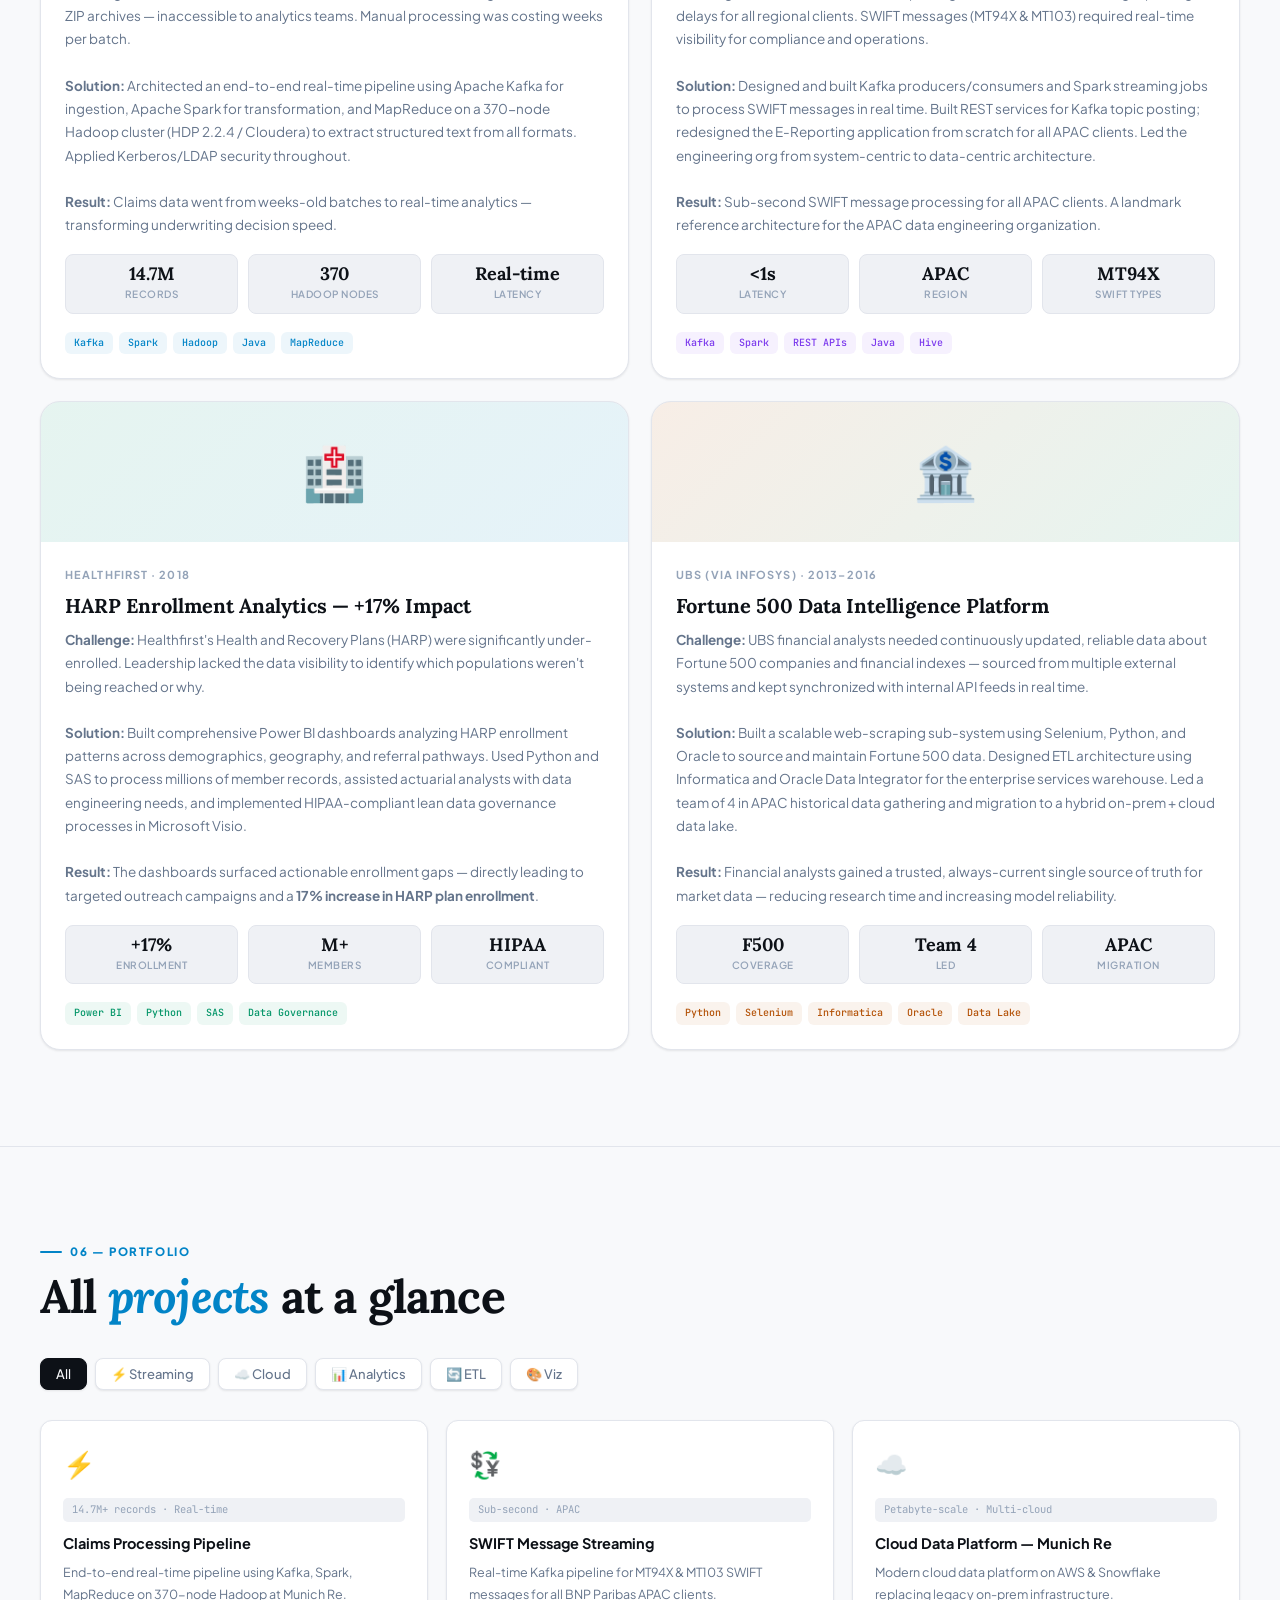
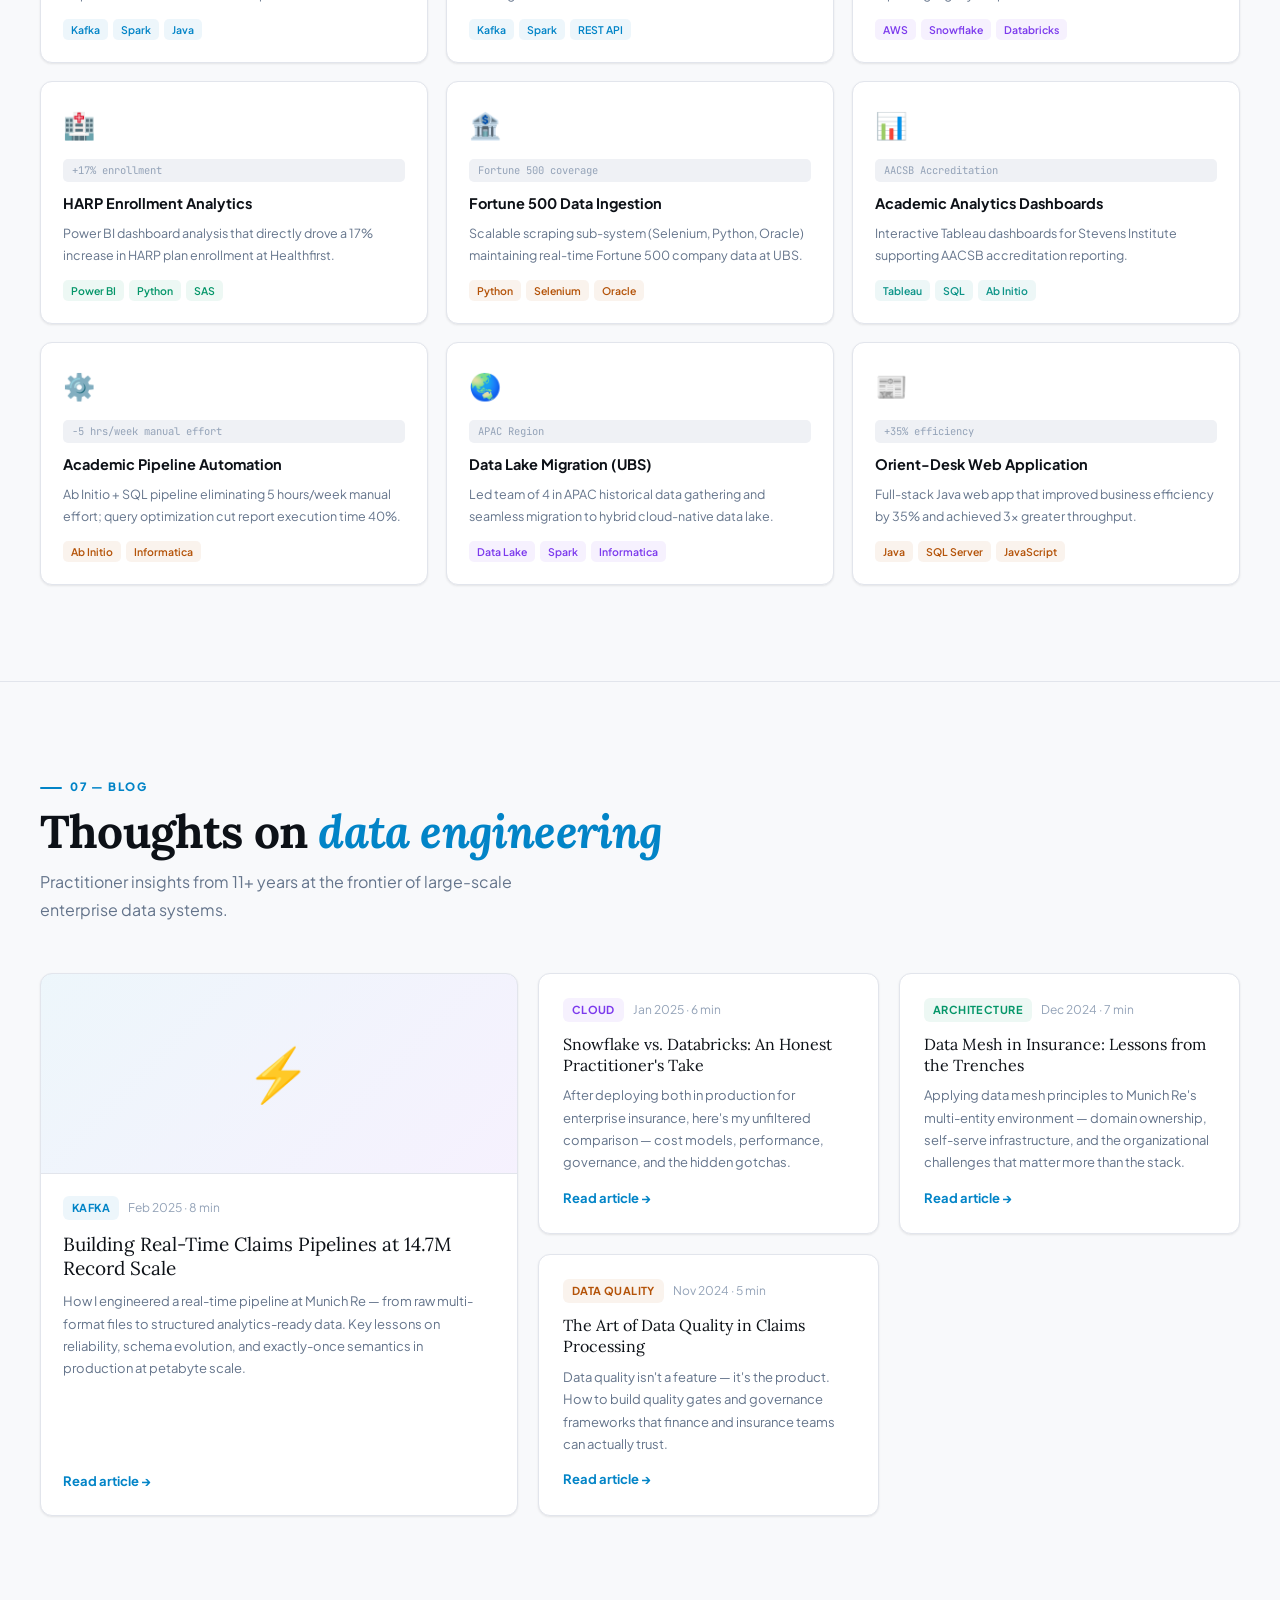
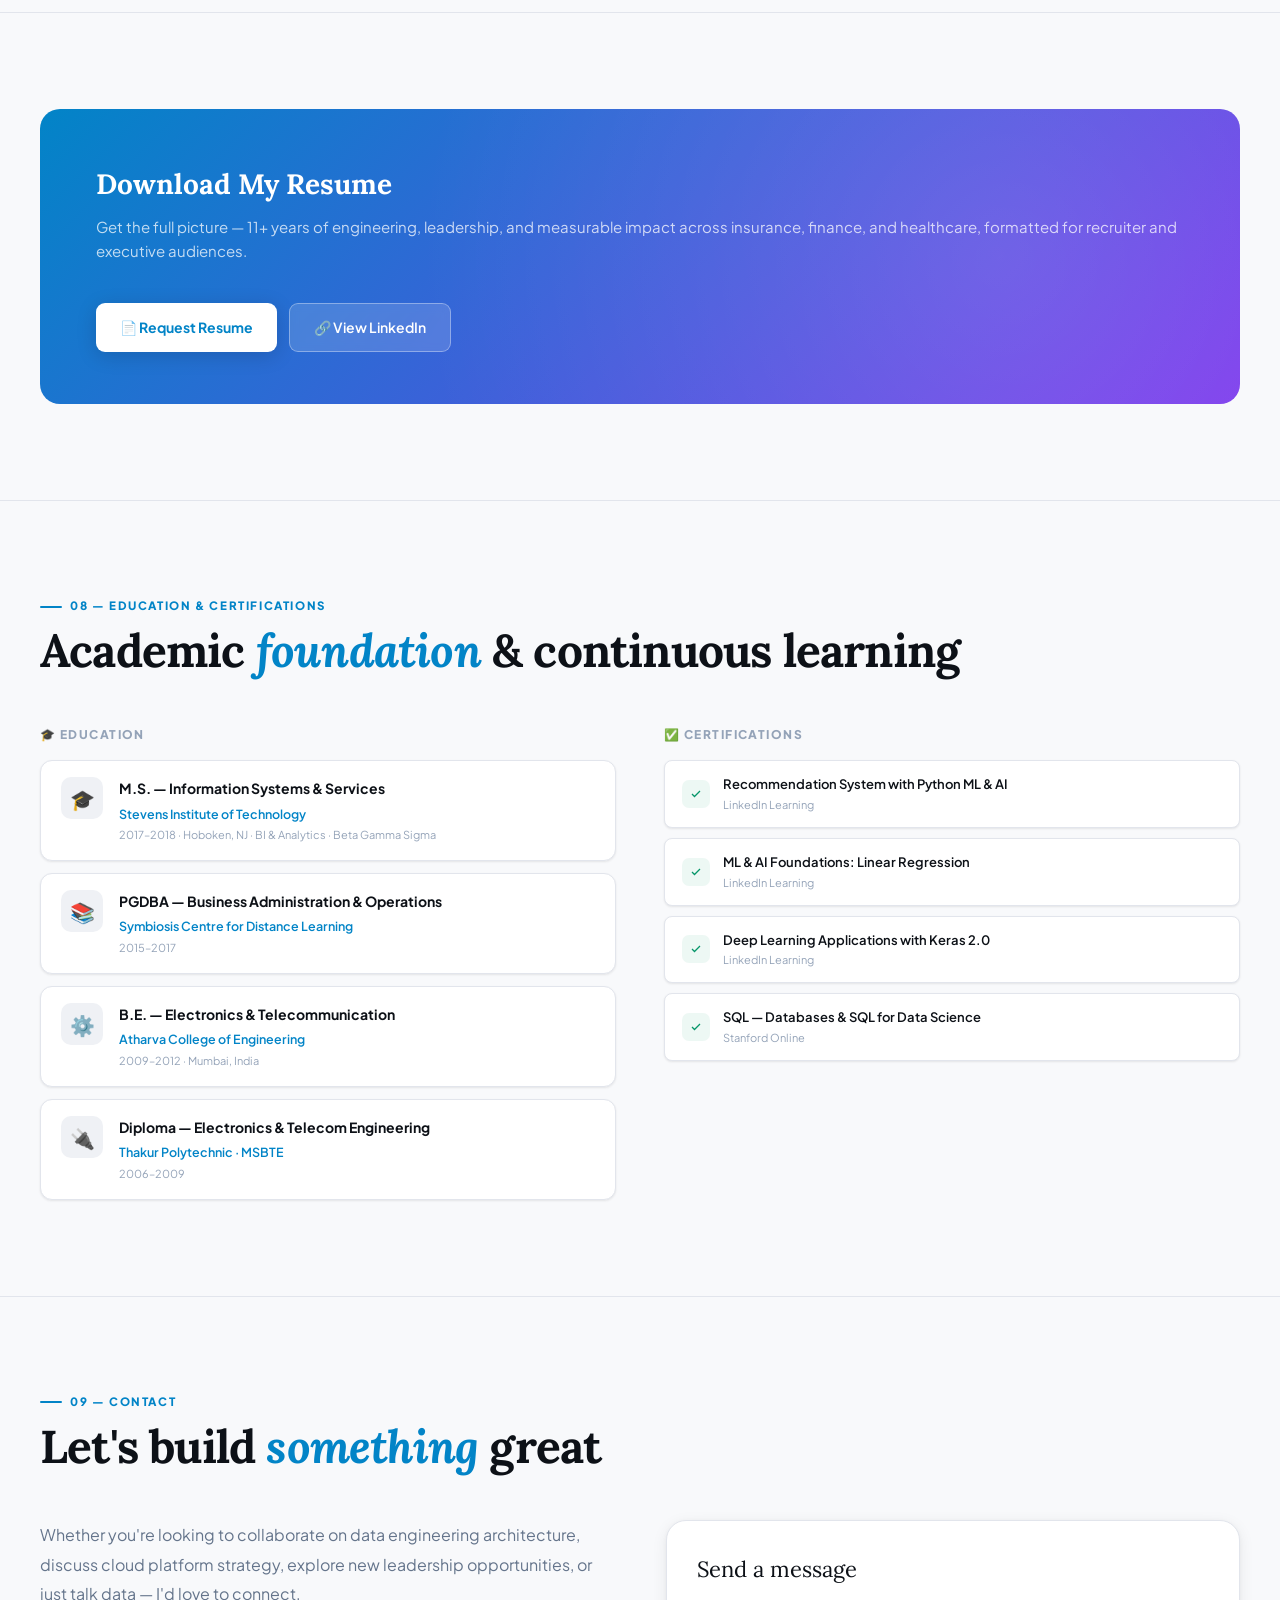
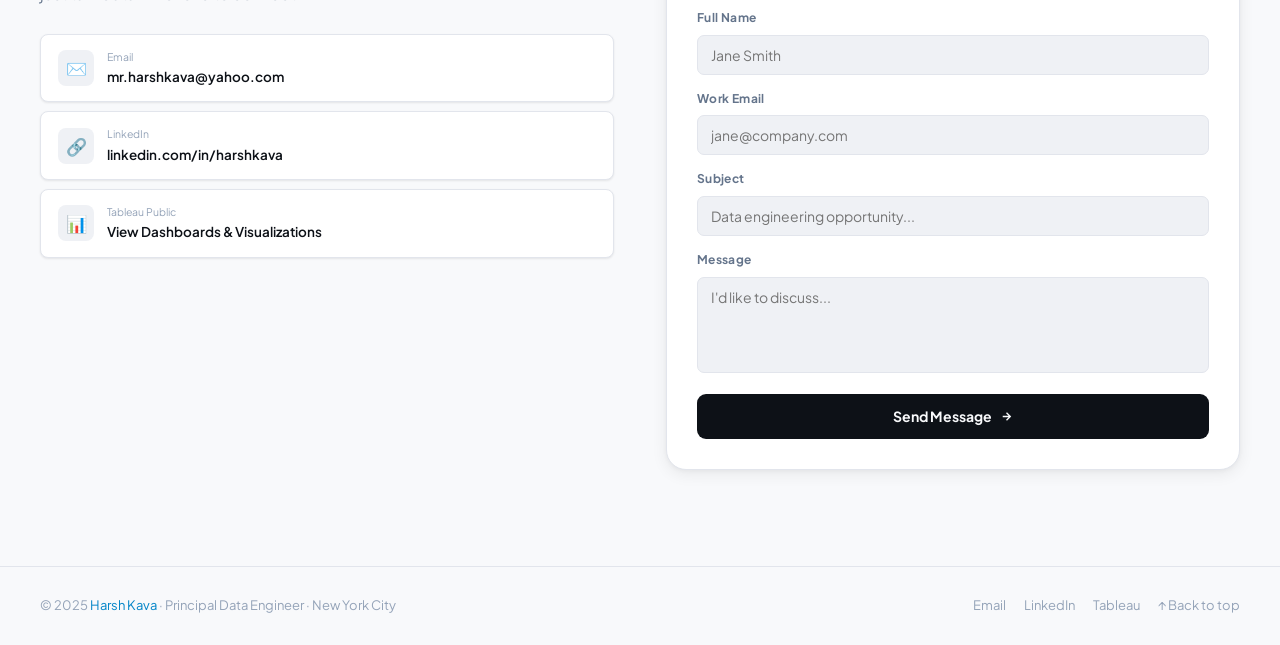
==== commit 5b13abb0: "Update index.html" ====
--- a/index.html
+++ b/index.html
@@ -563,9 +563,6 @@
           <div class="photo-name">Harsh Kava</div>
           <div class="photo-role">Principal Data Engineer</div>
           <img src="IMG_3439.jpeg" width="500" height="300">
-          <div class="photo-tip">
-            <strong>💡 Add your photo:</strong> Replace this placeholder with your professional headshot for maximum impact. A real photo increases profile engagement by 3–5×.
-          </div>
         </div>
       </div>
 
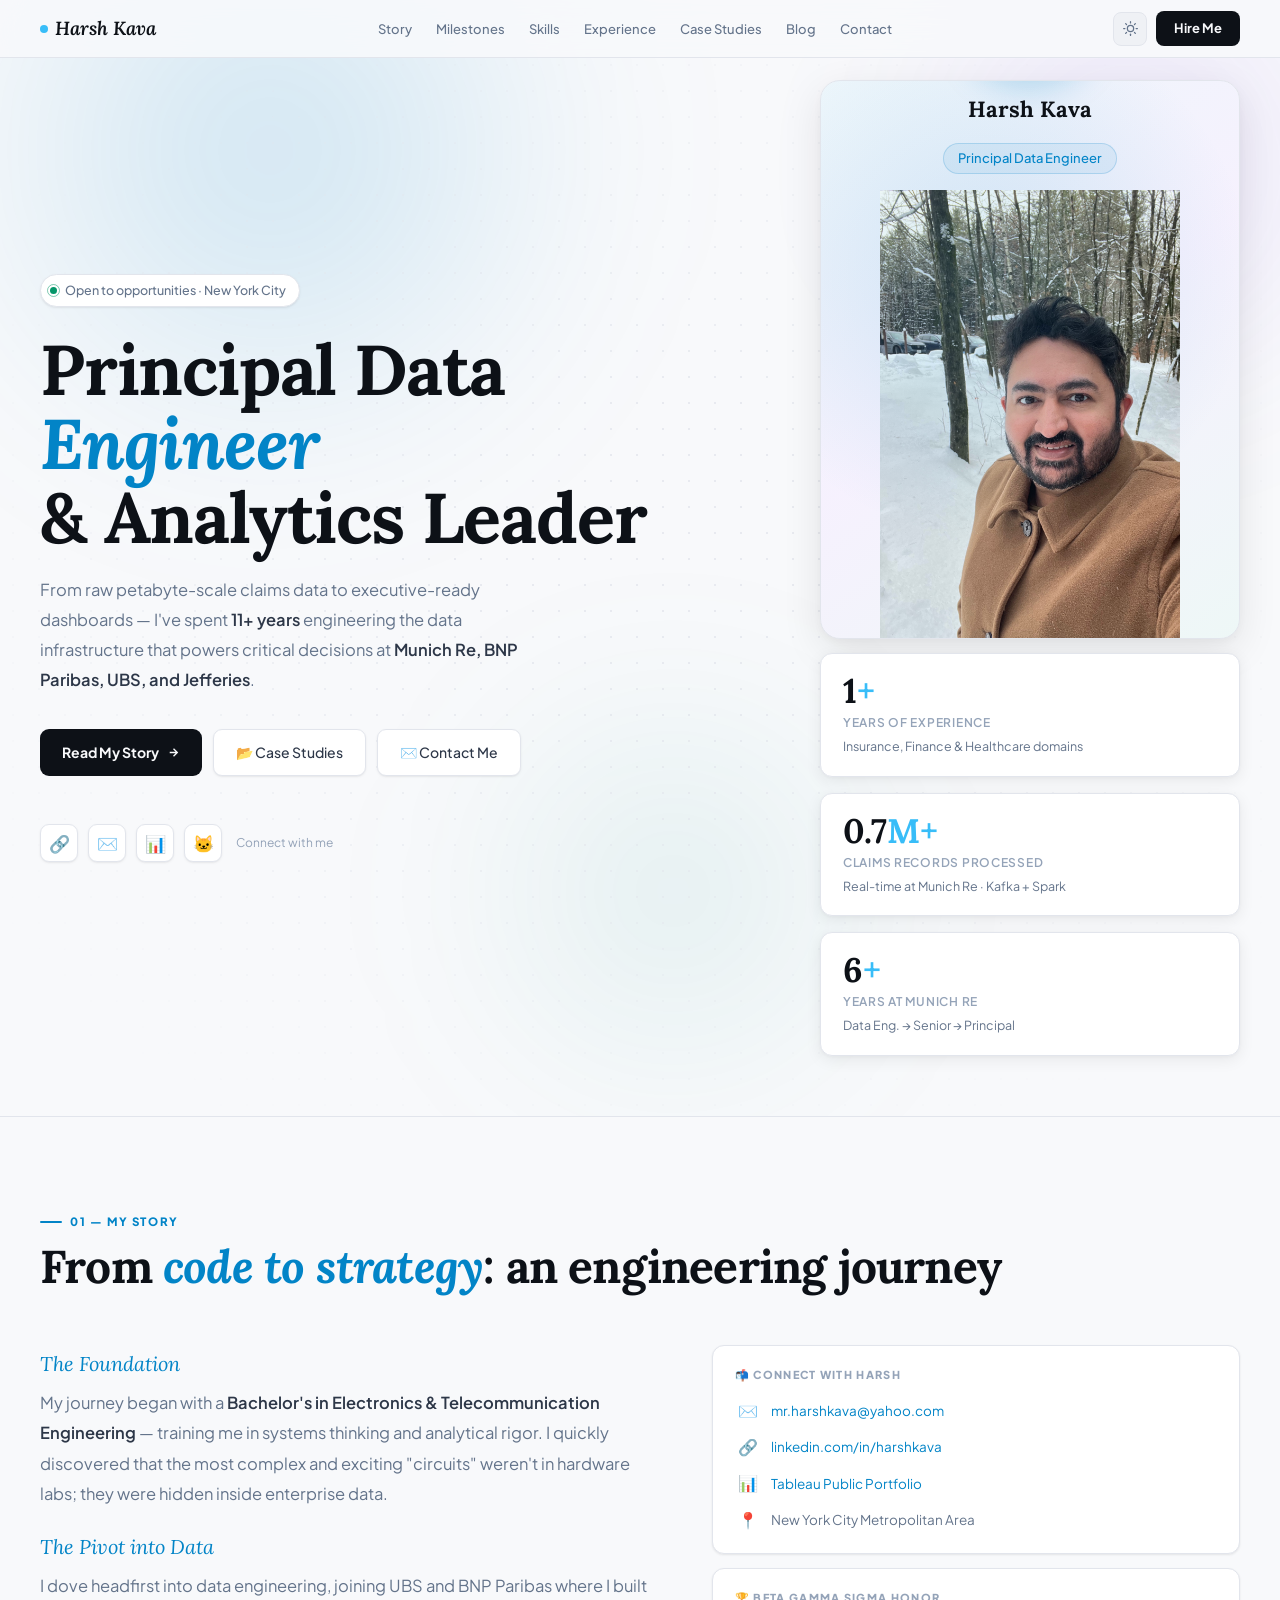
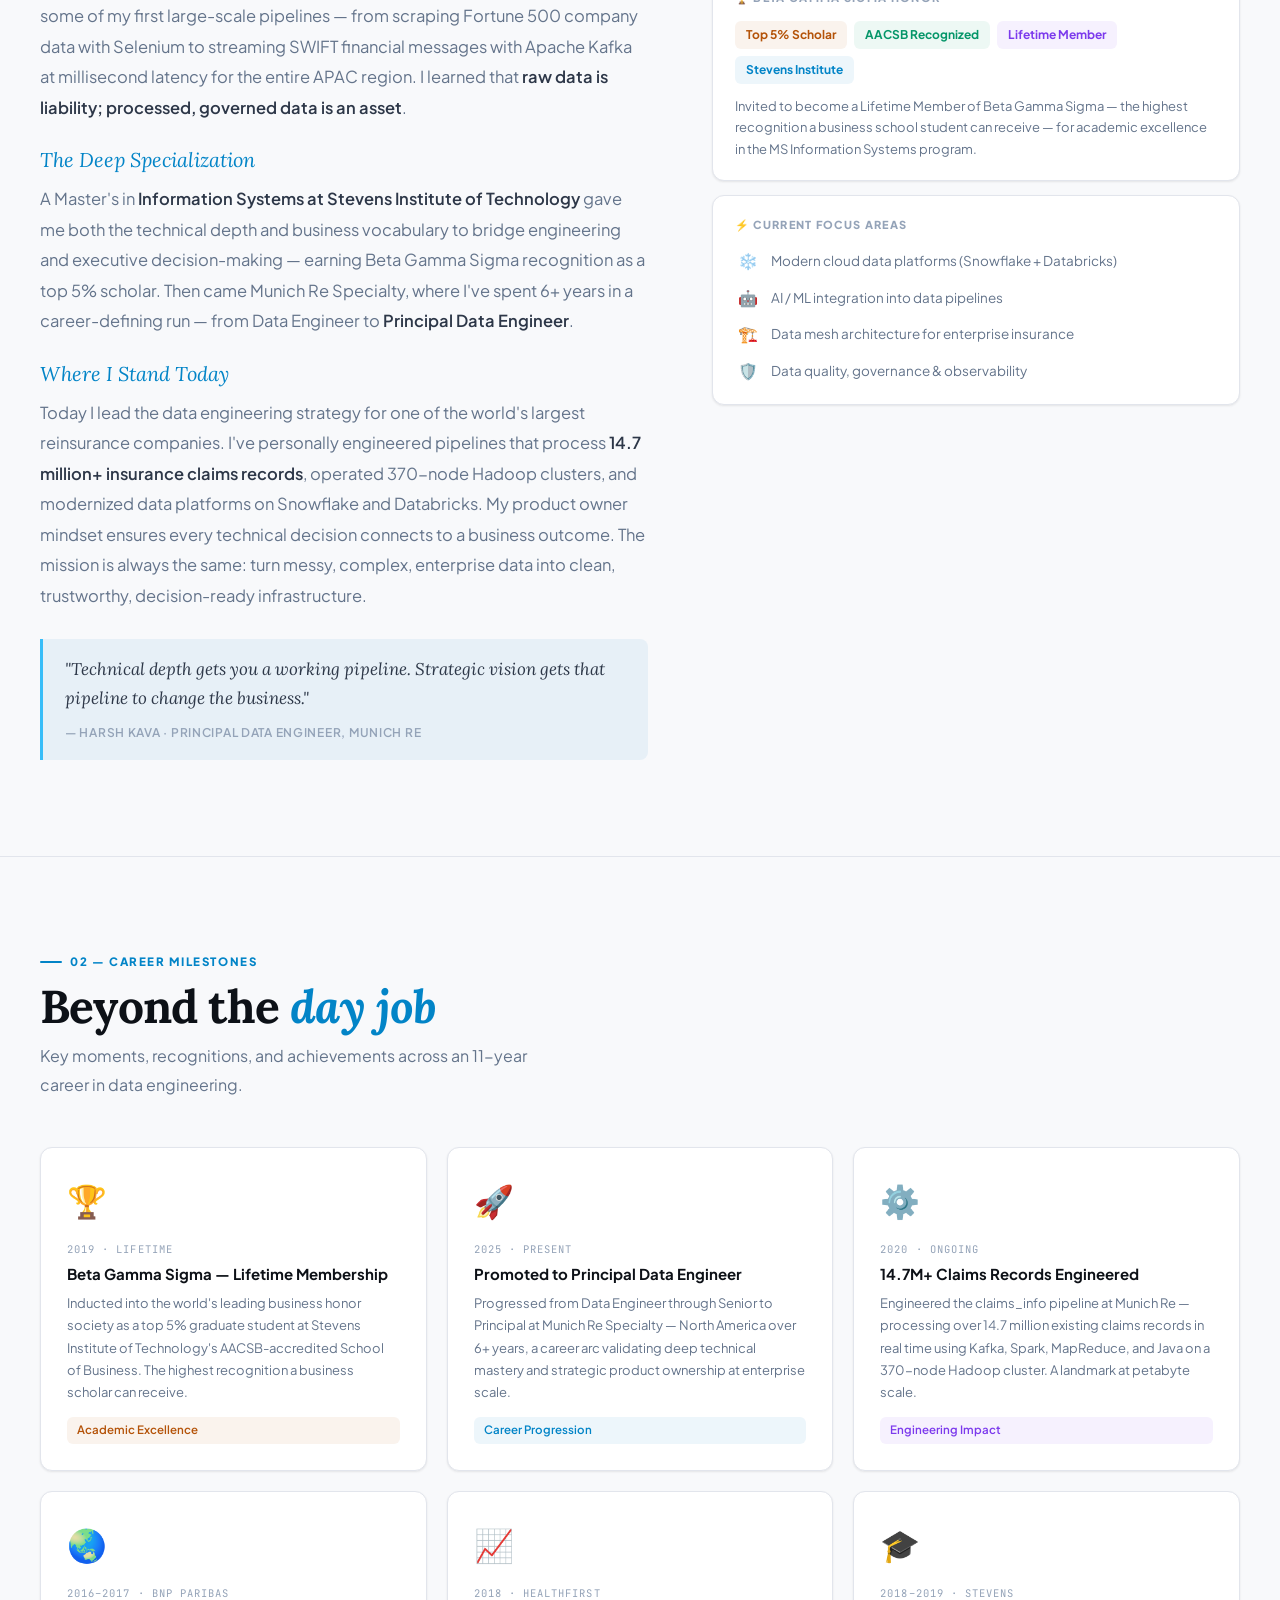
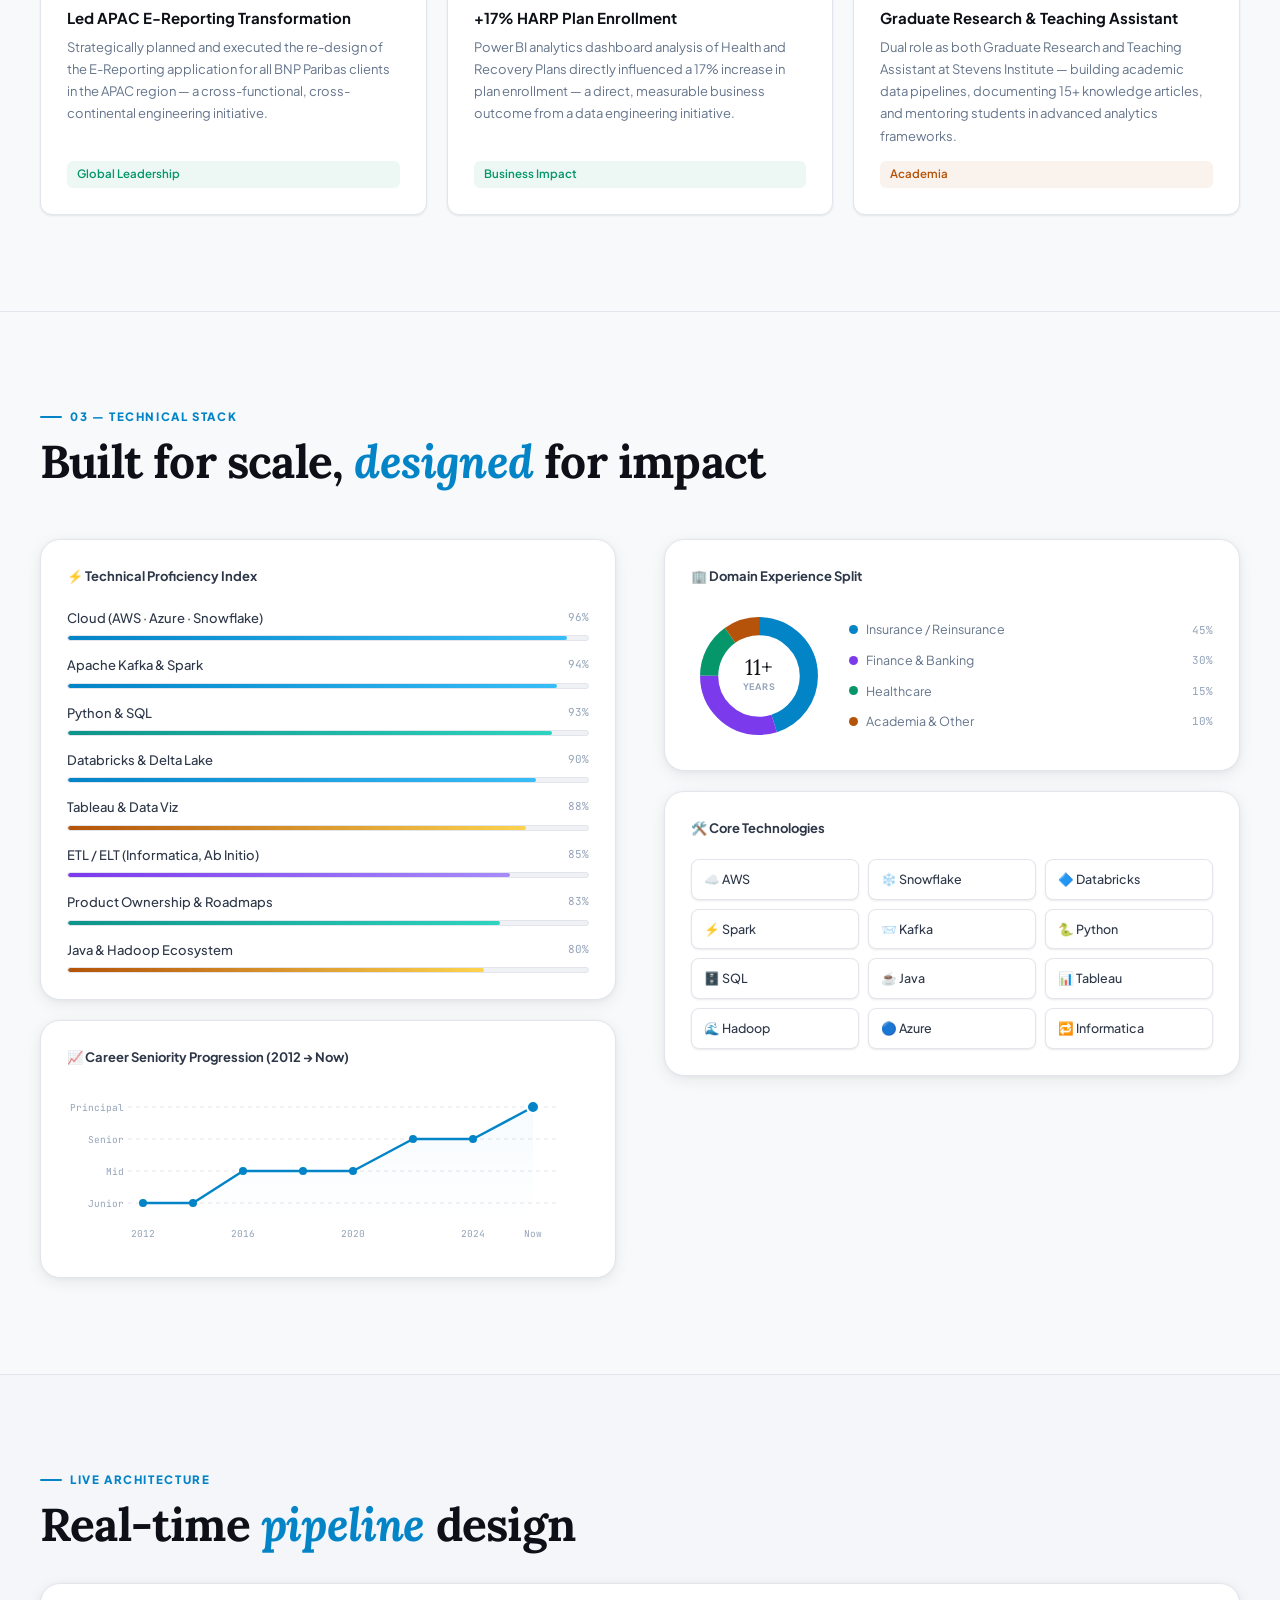
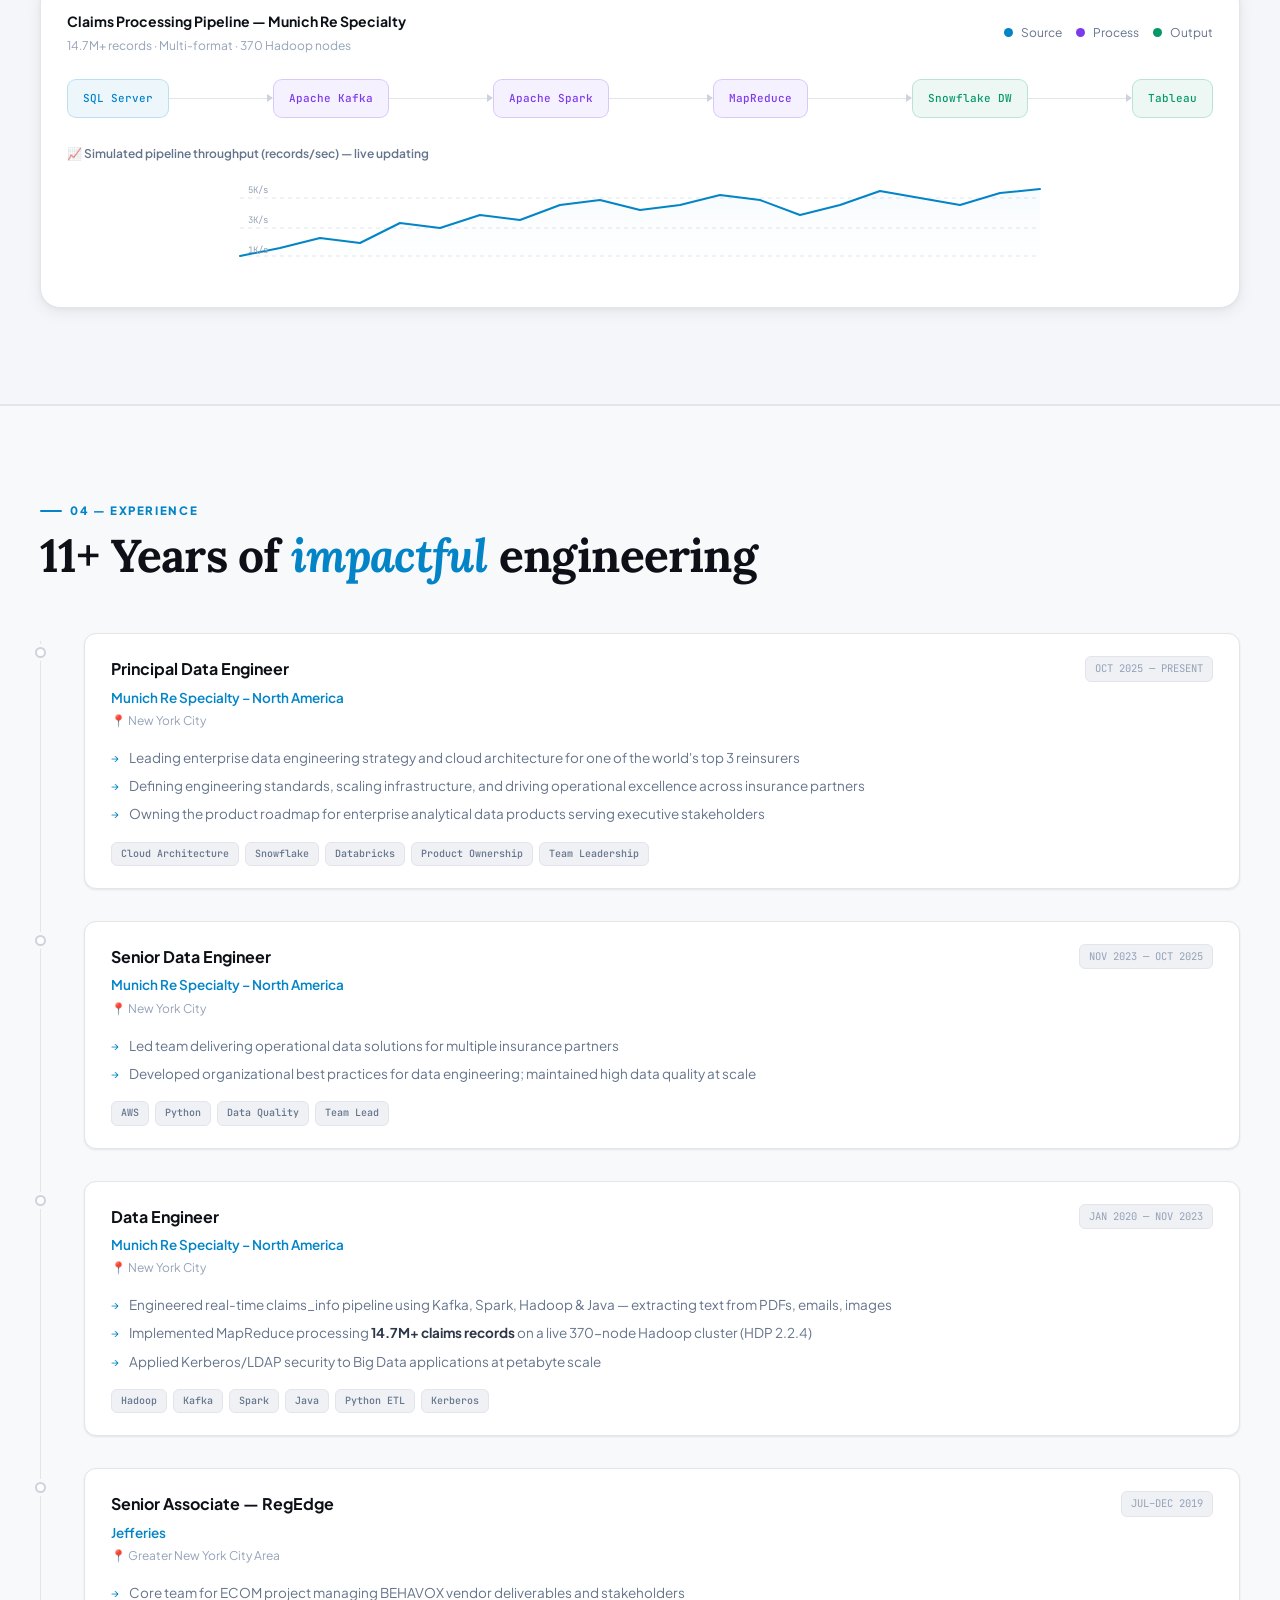
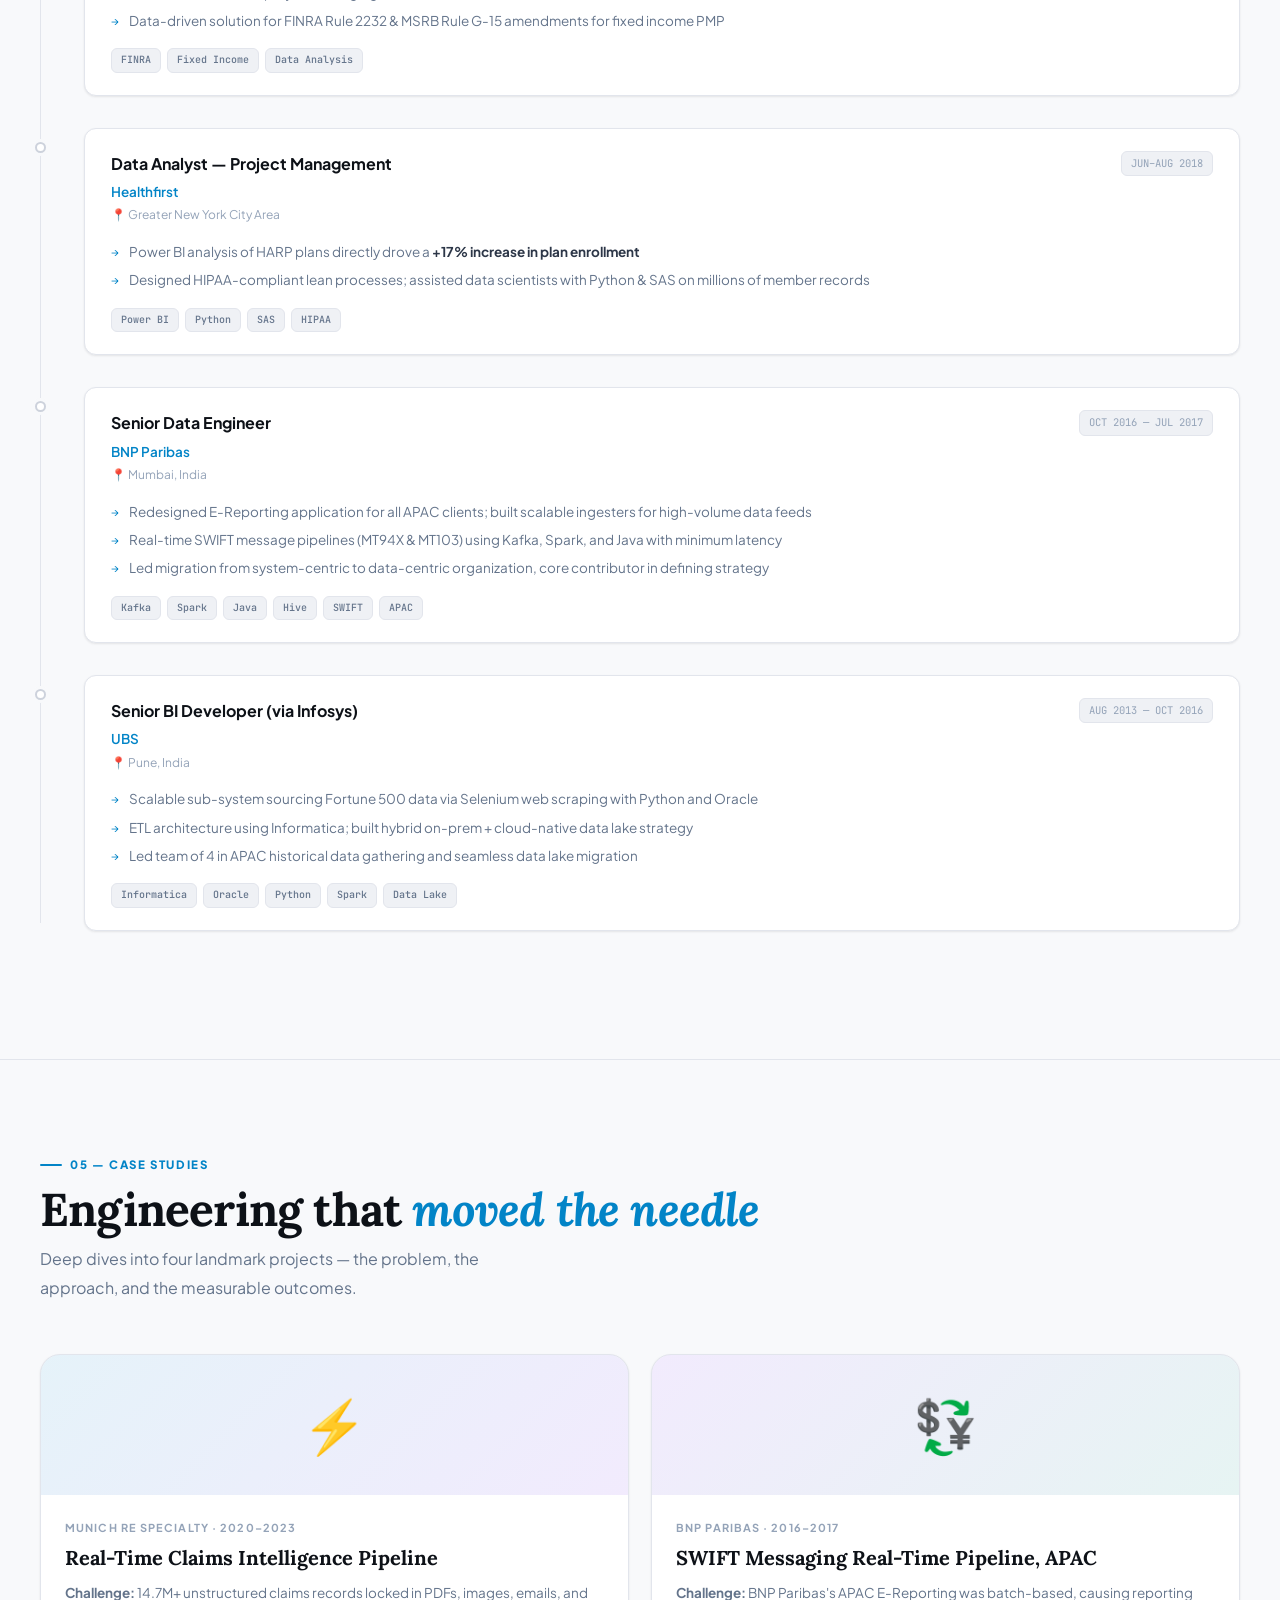
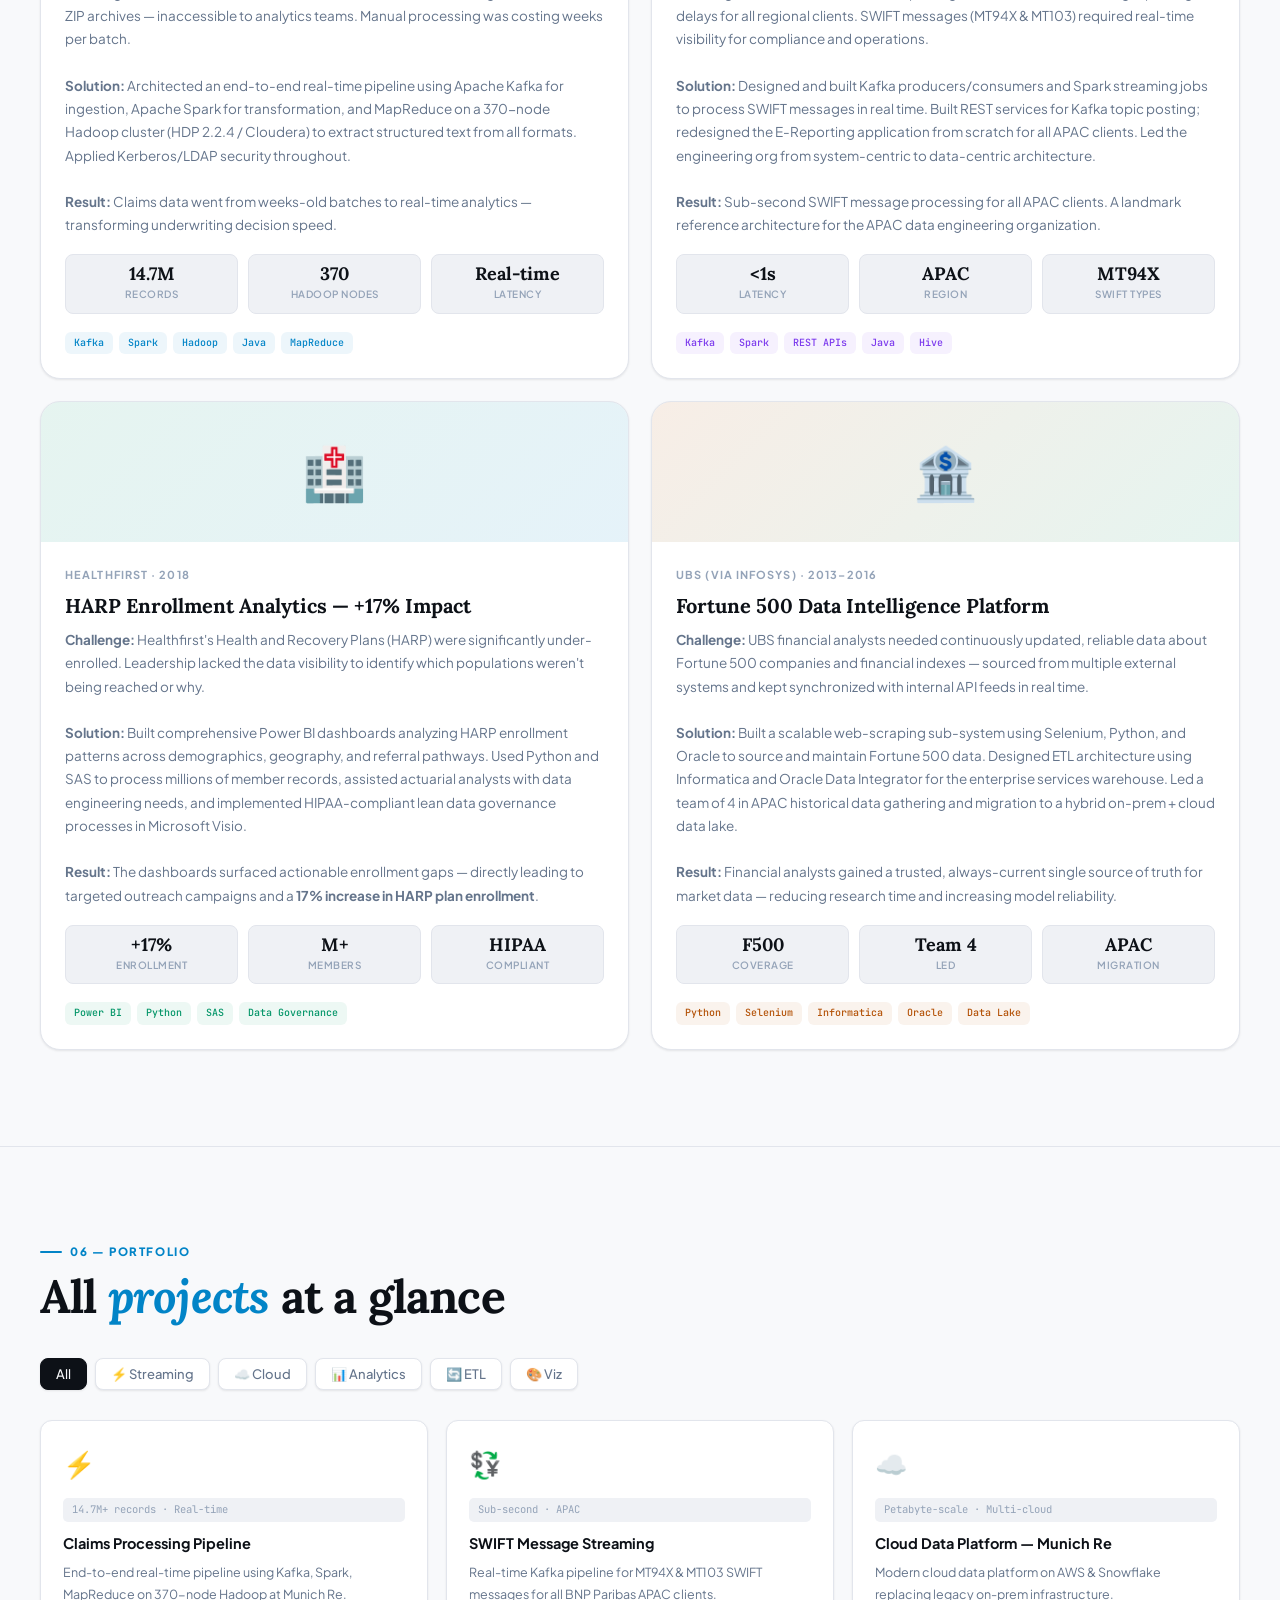
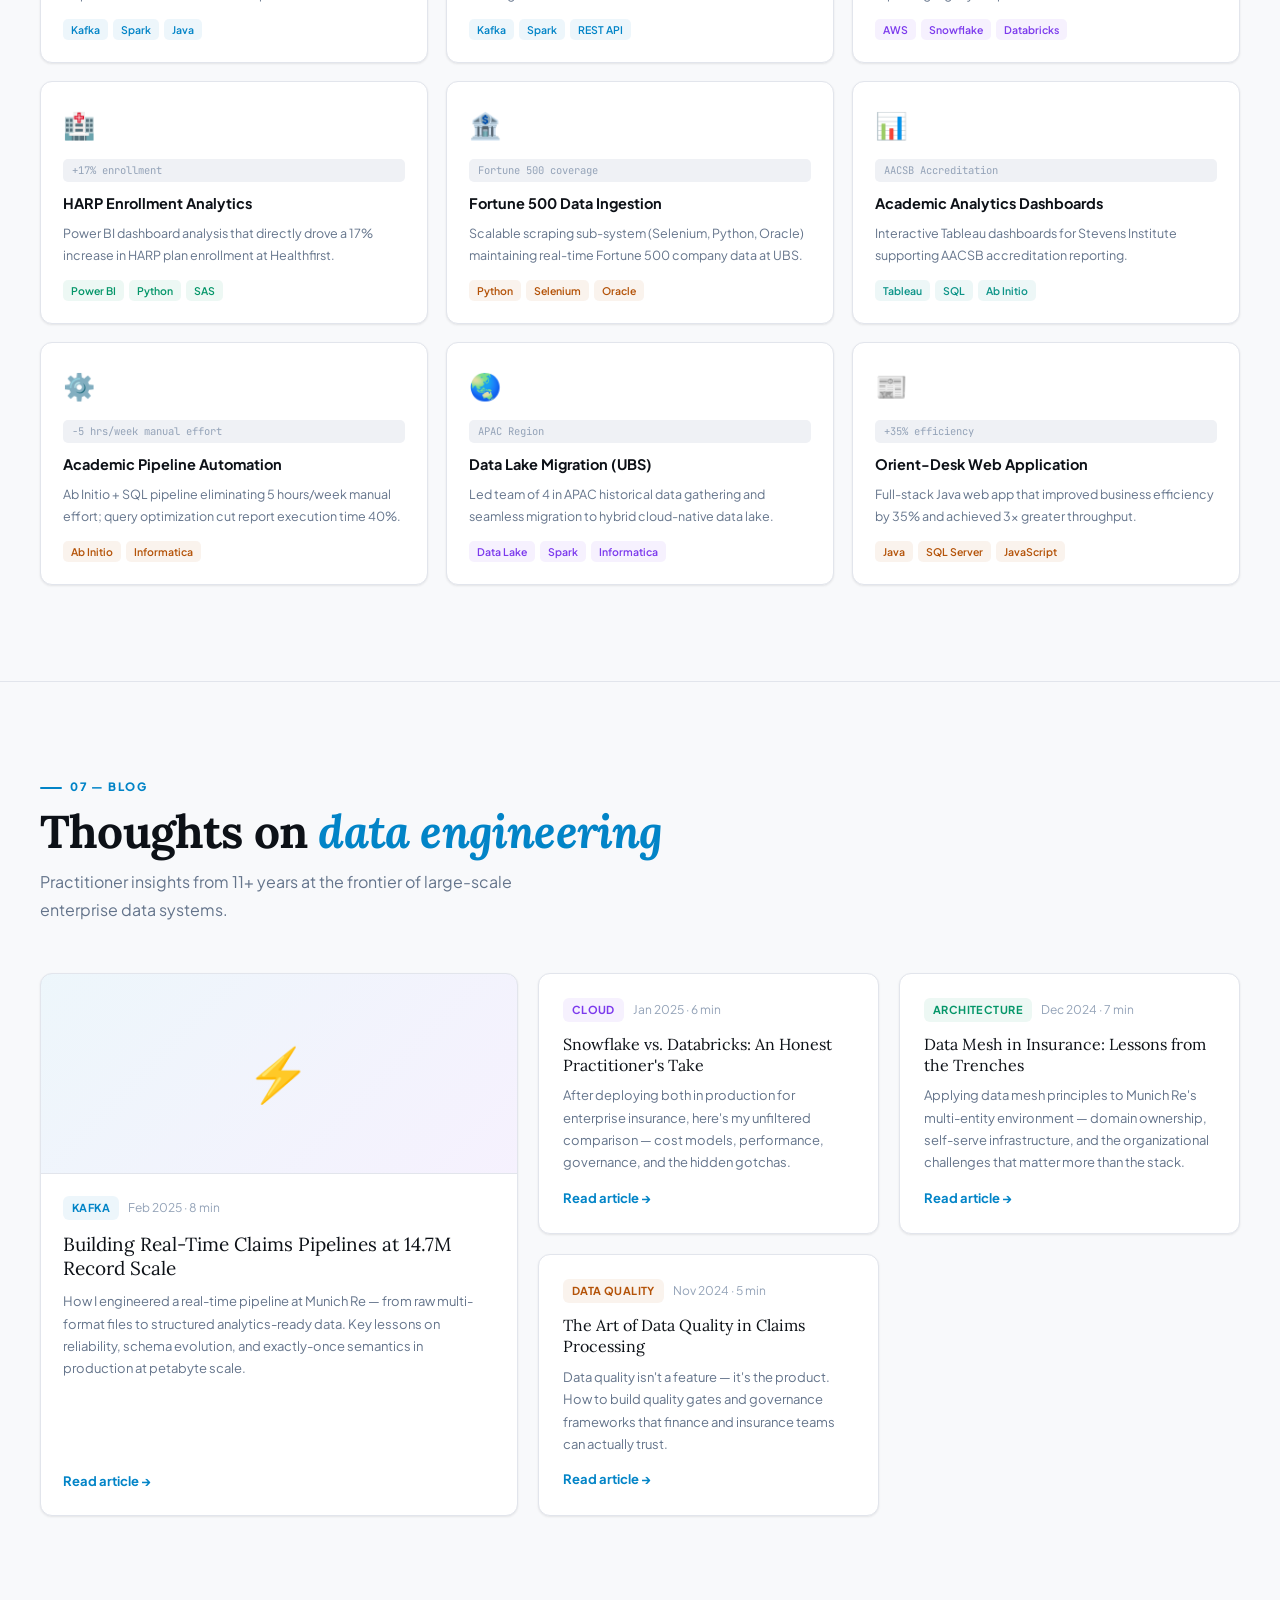
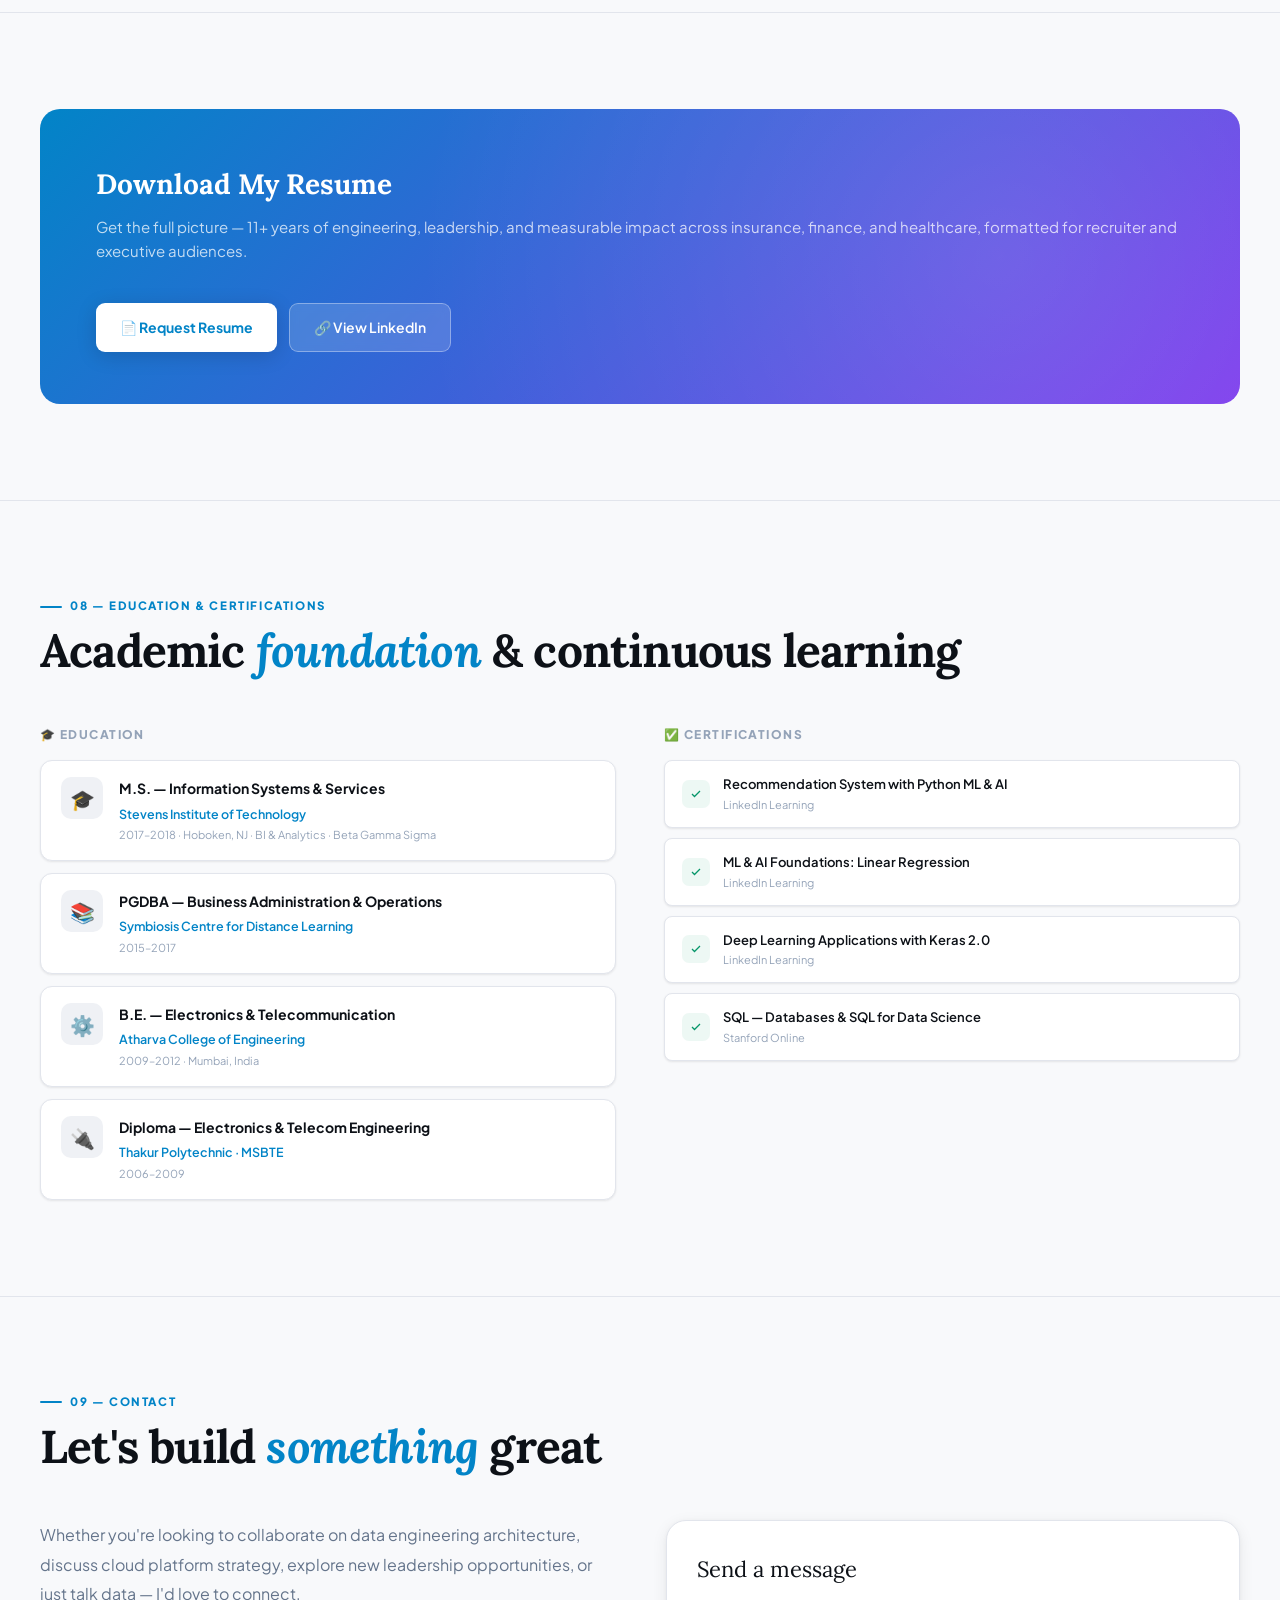
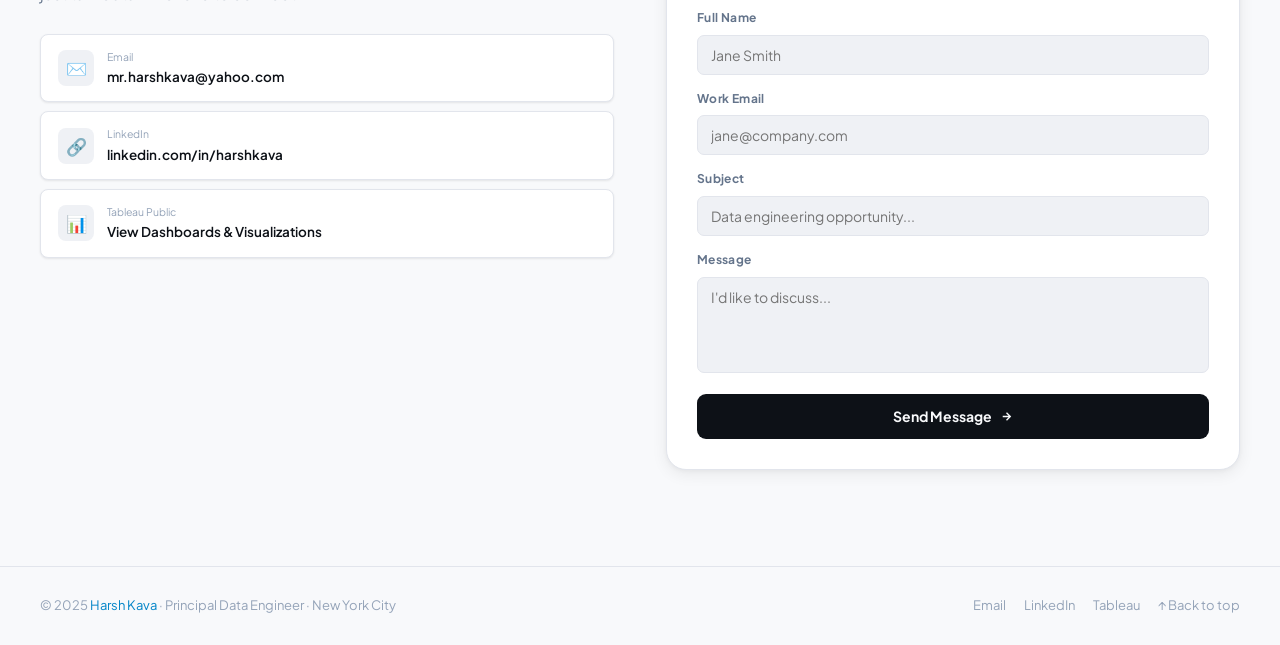
==== commit add9cf2b: "Update index.html" ====
--- a/index.html
+++ b/index.html
@@ -562,7 +562,10 @@
           <div class="photo-avatar">👨‍💻</div>
           <div class="photo-name">Harsh Kava</div>
           <div class="photo-role">Principal Data Engineer</div>
-          <img src="IMG_3439.jpeg" width="500" height="300">
+          <img src="IMG_3439.jpeg" style="width: 300px; height: auto;">
+           <!-- Right: photo card + stat cards  <img src="IMG_3439.jpeg" width="500" height="300"> -->
+
+           
         </div>
       </div>
 
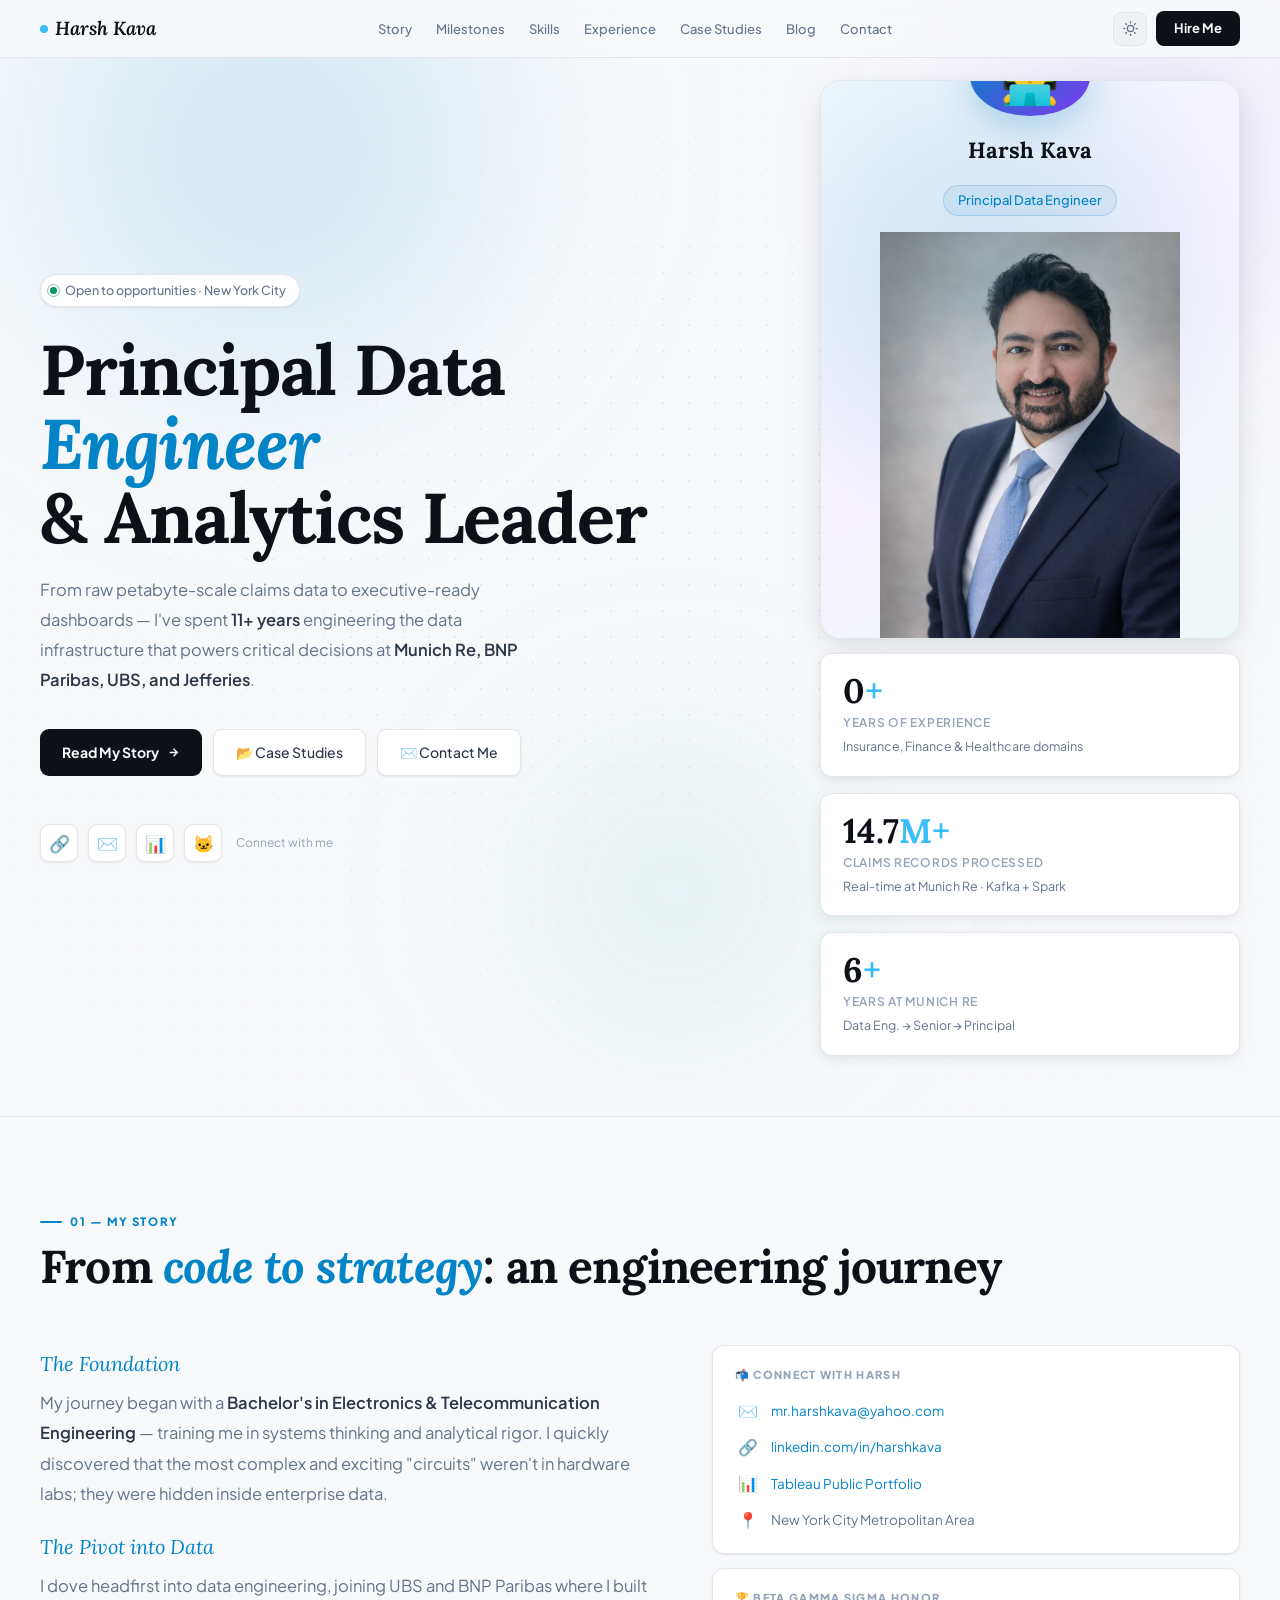
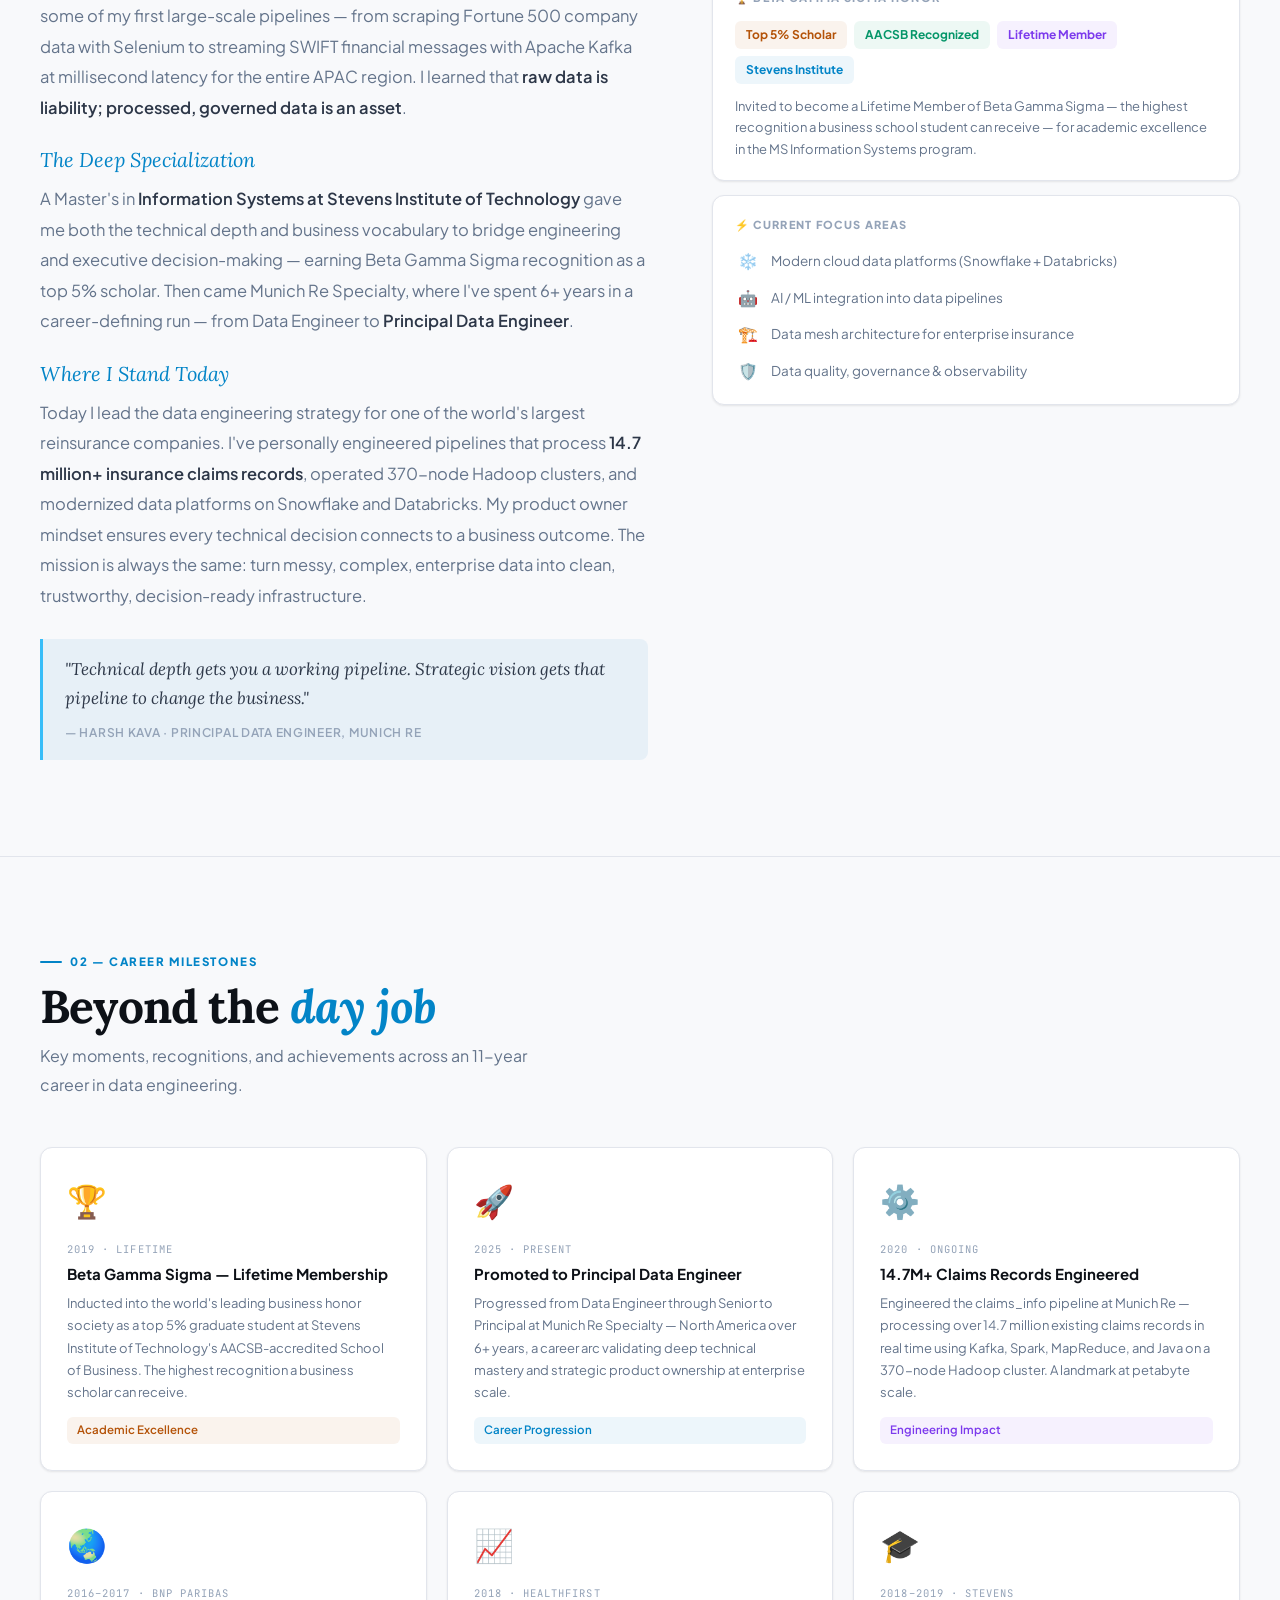
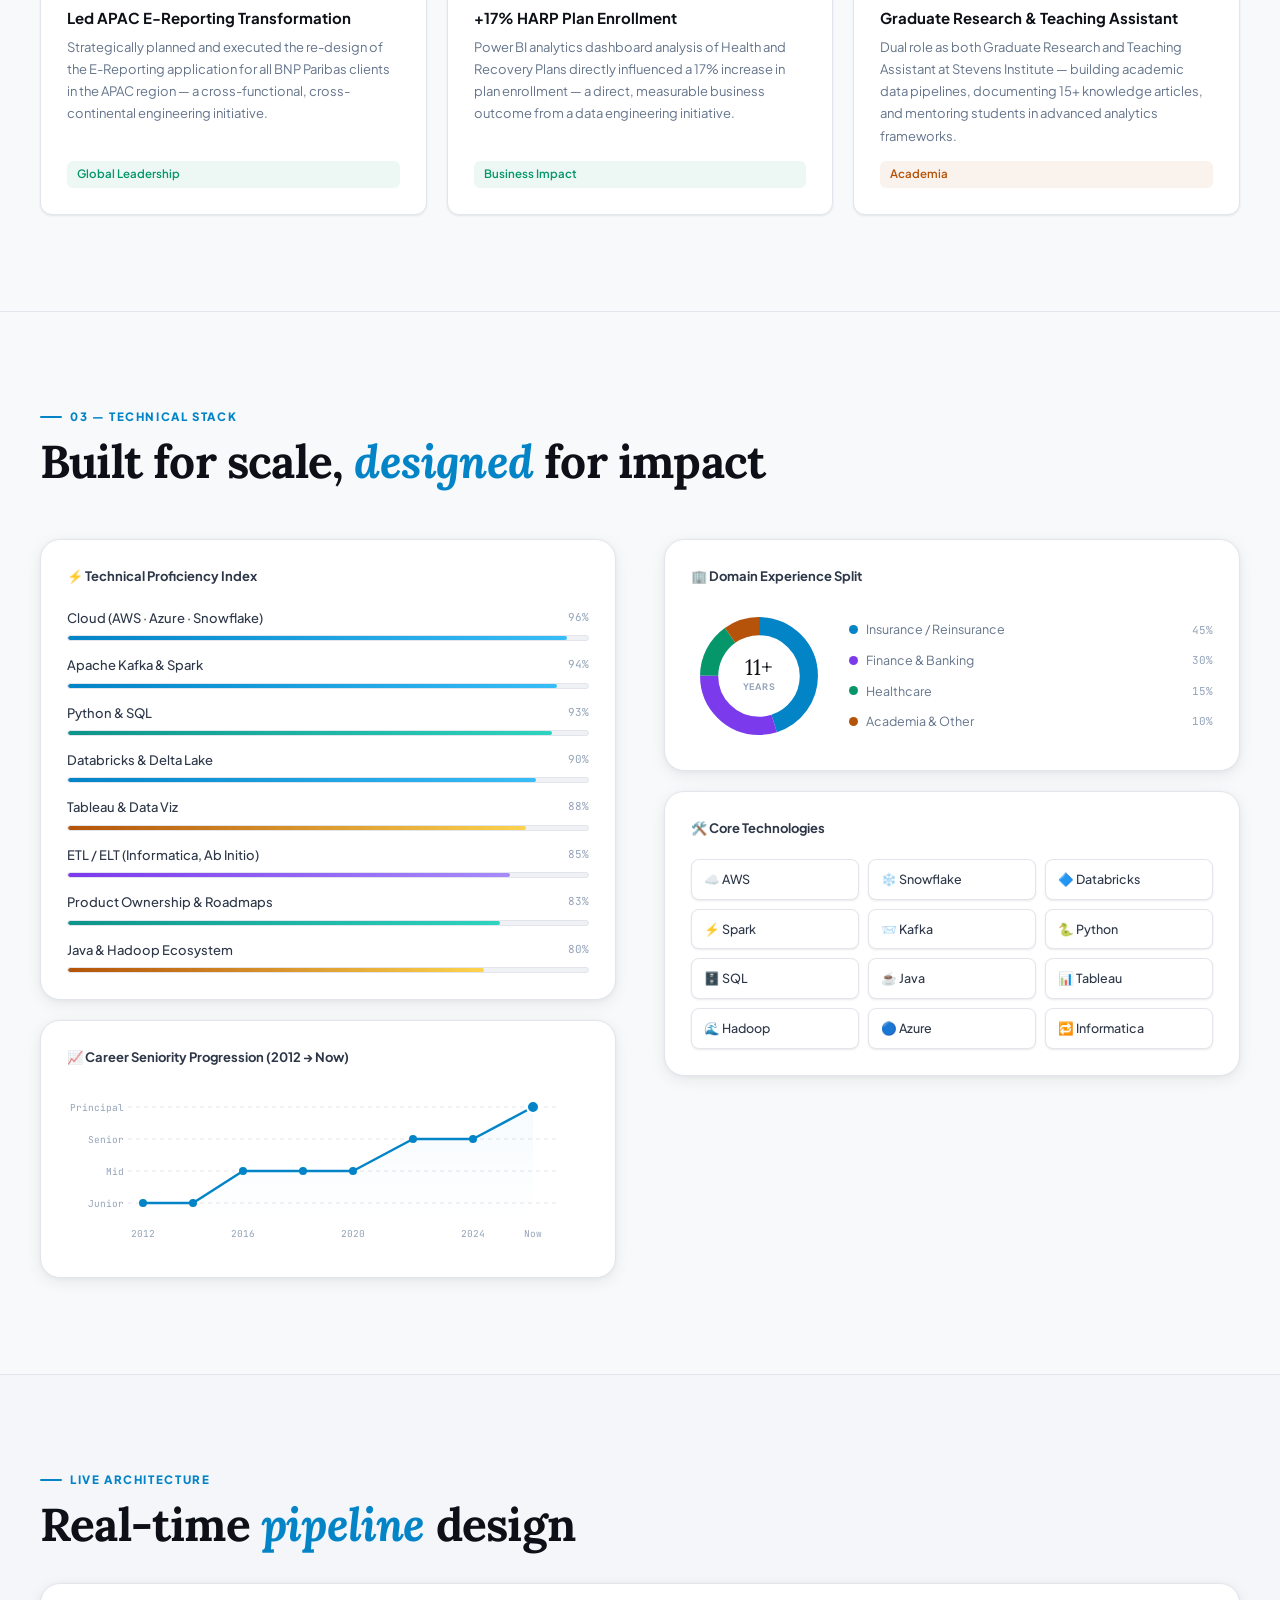
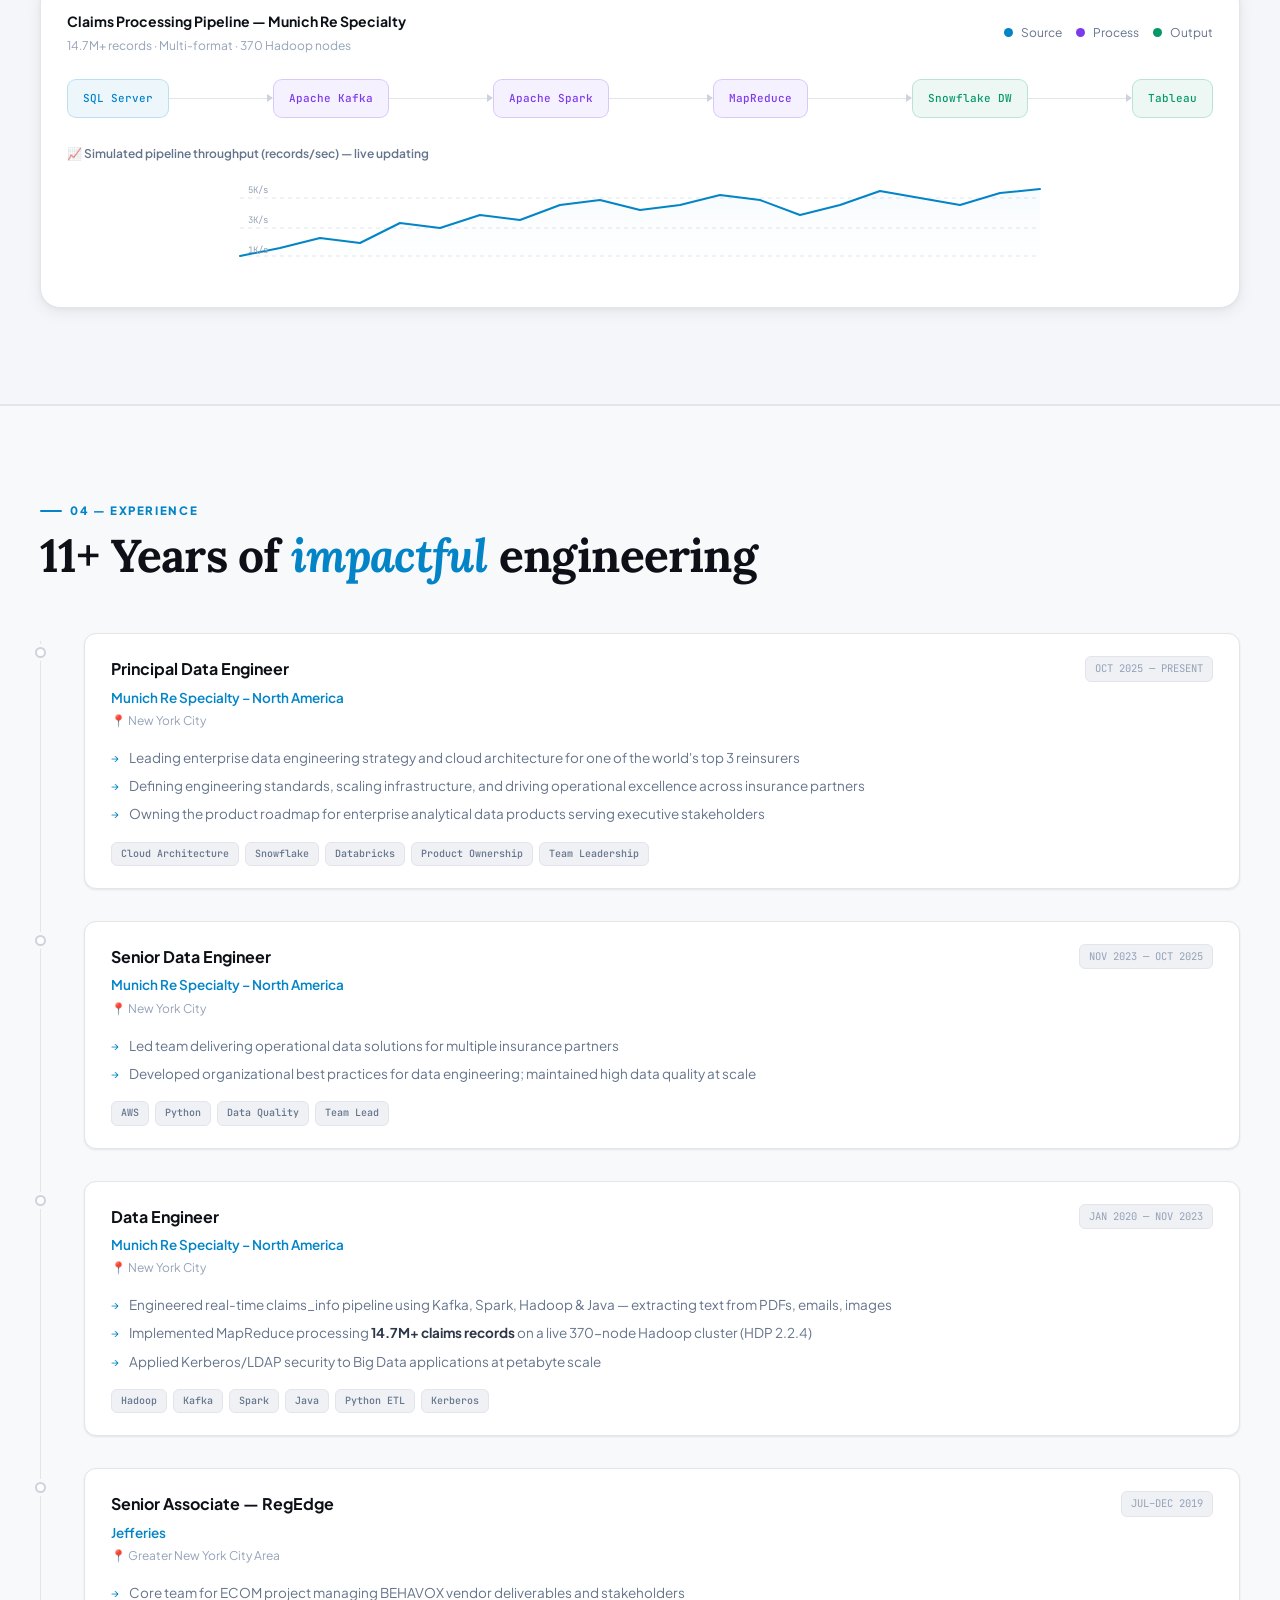
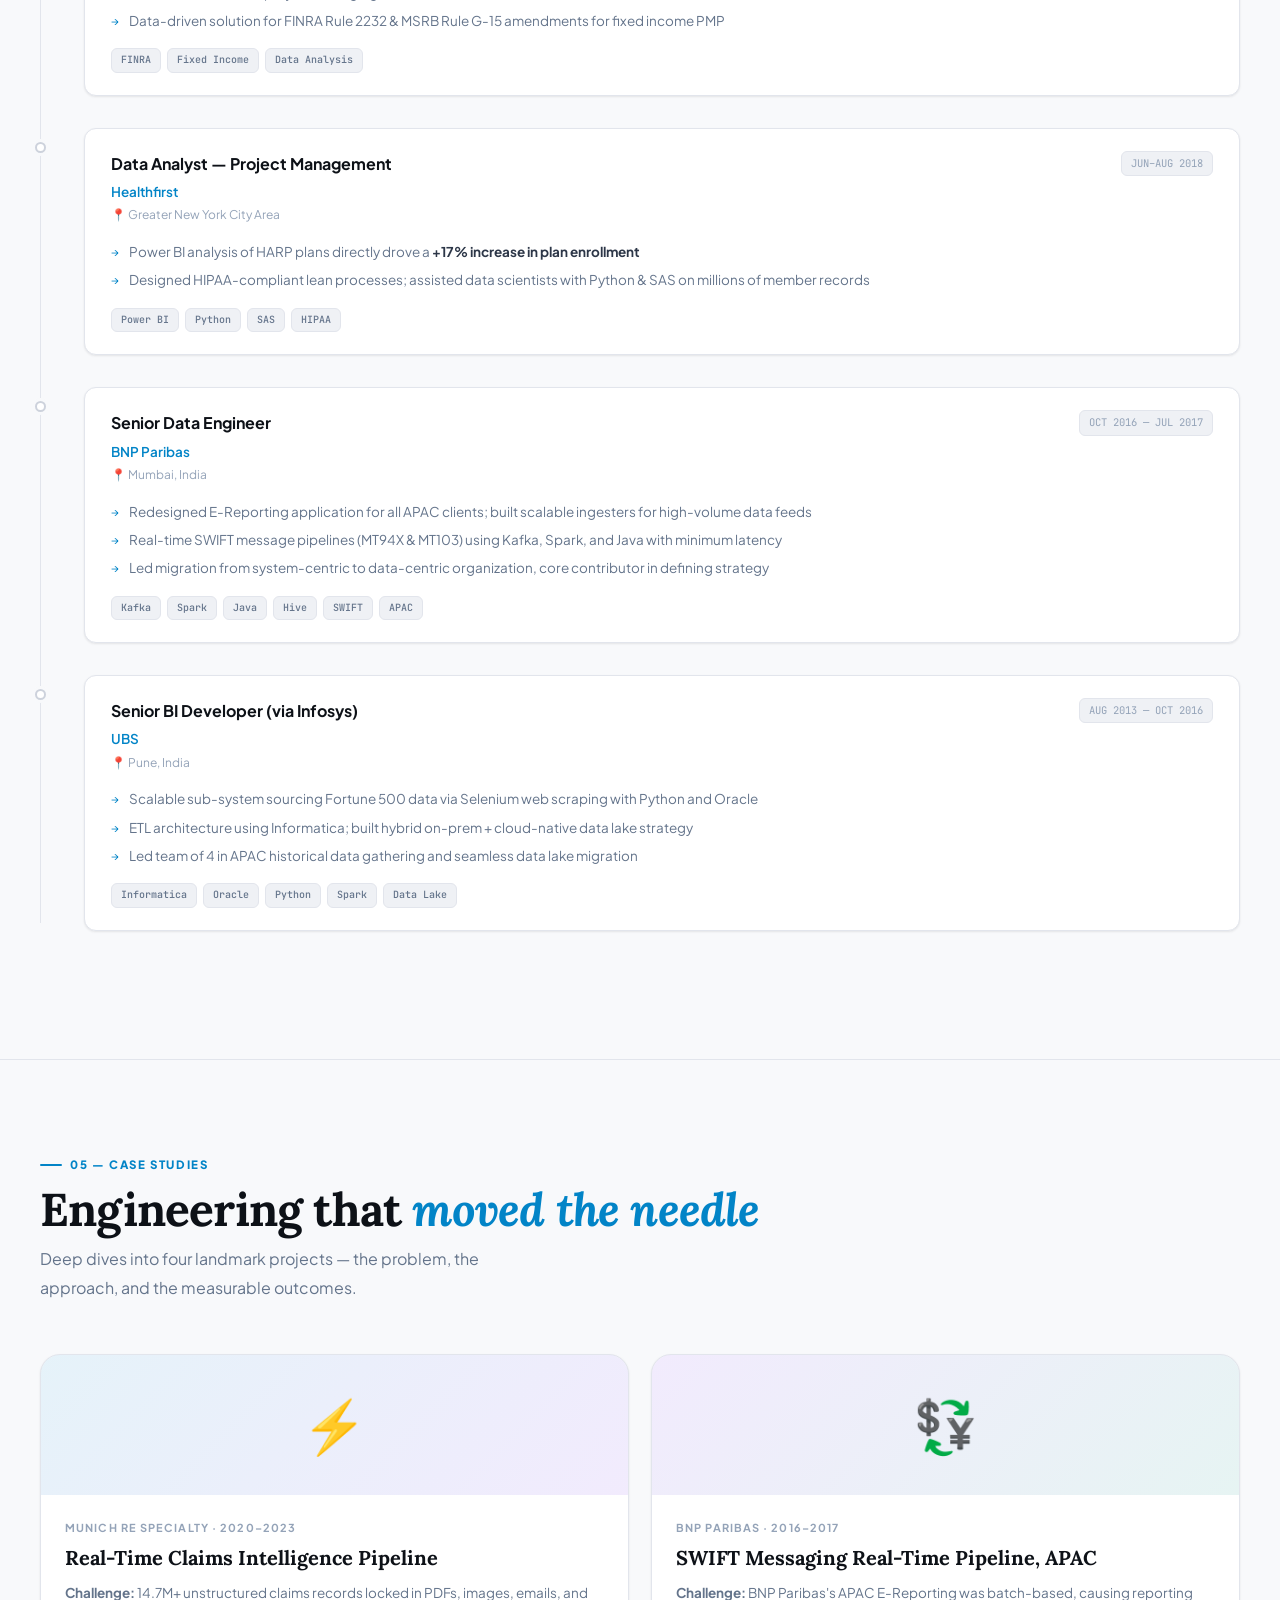
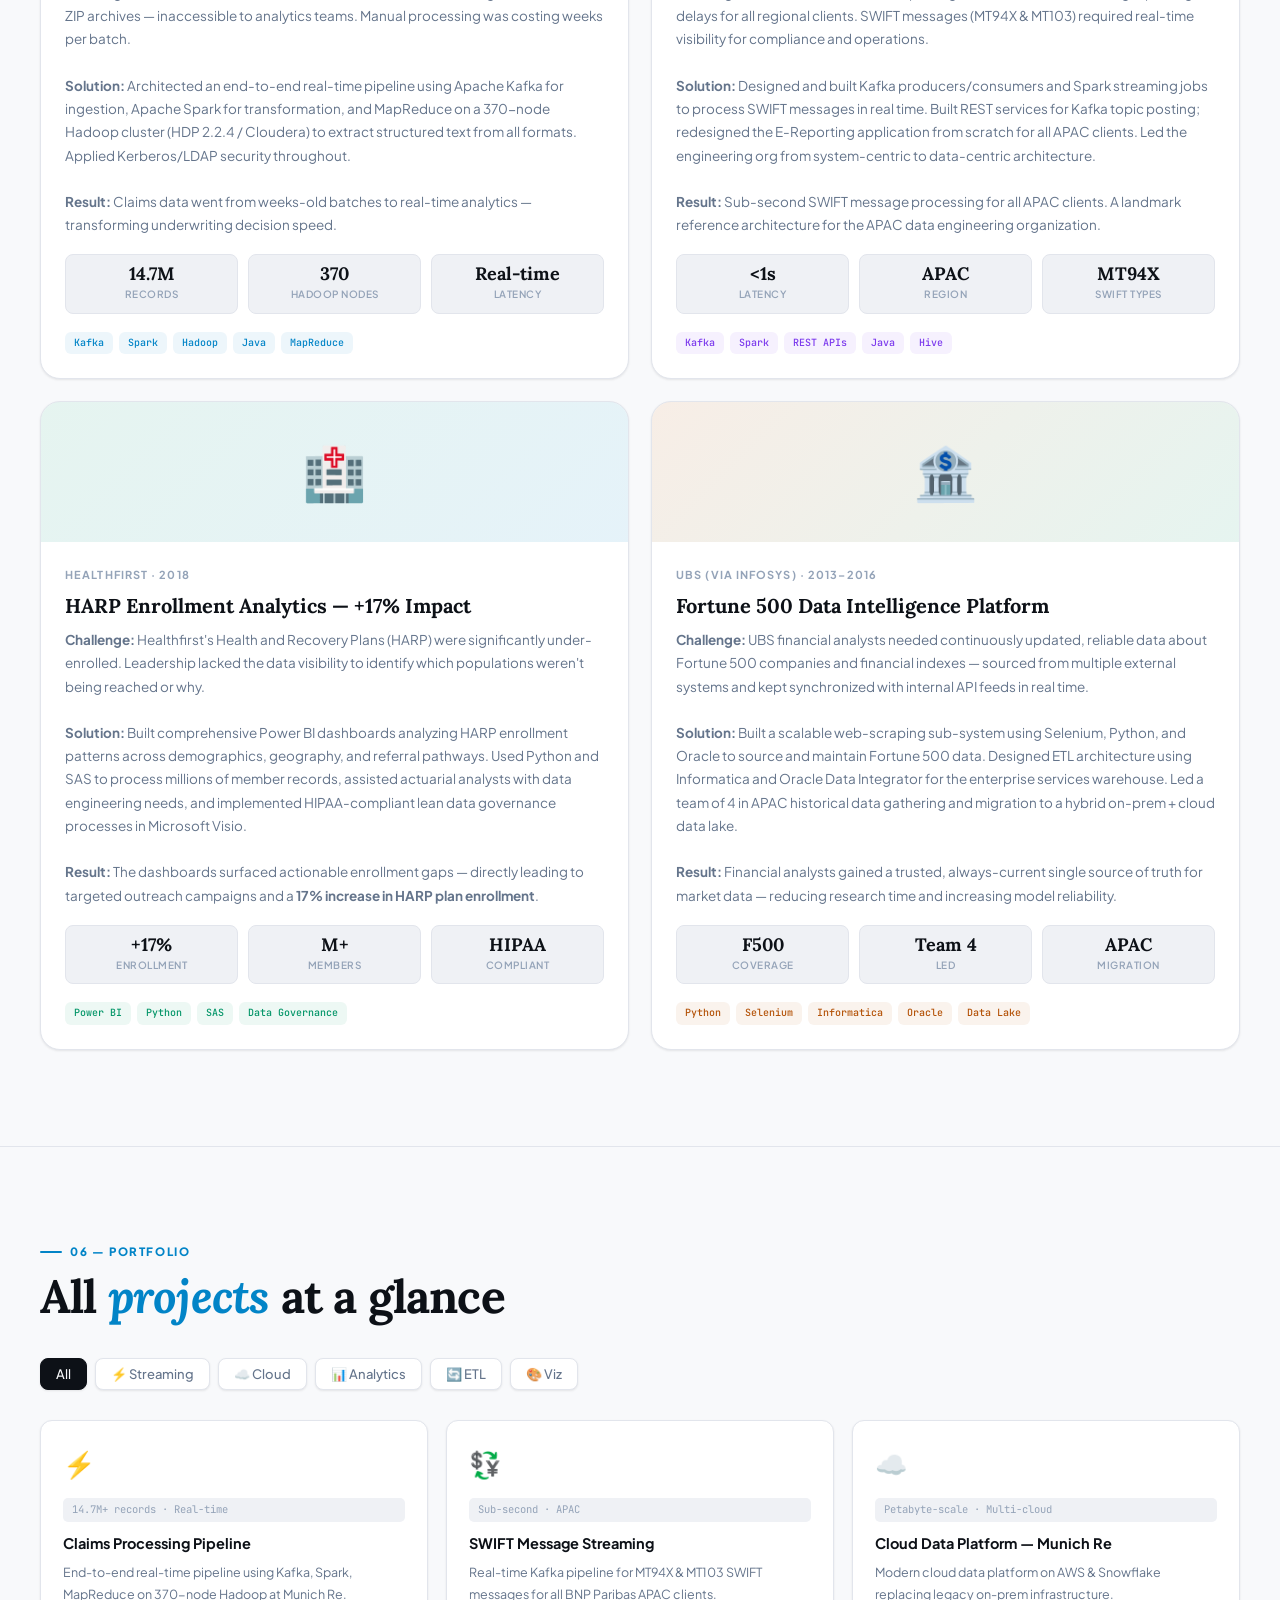
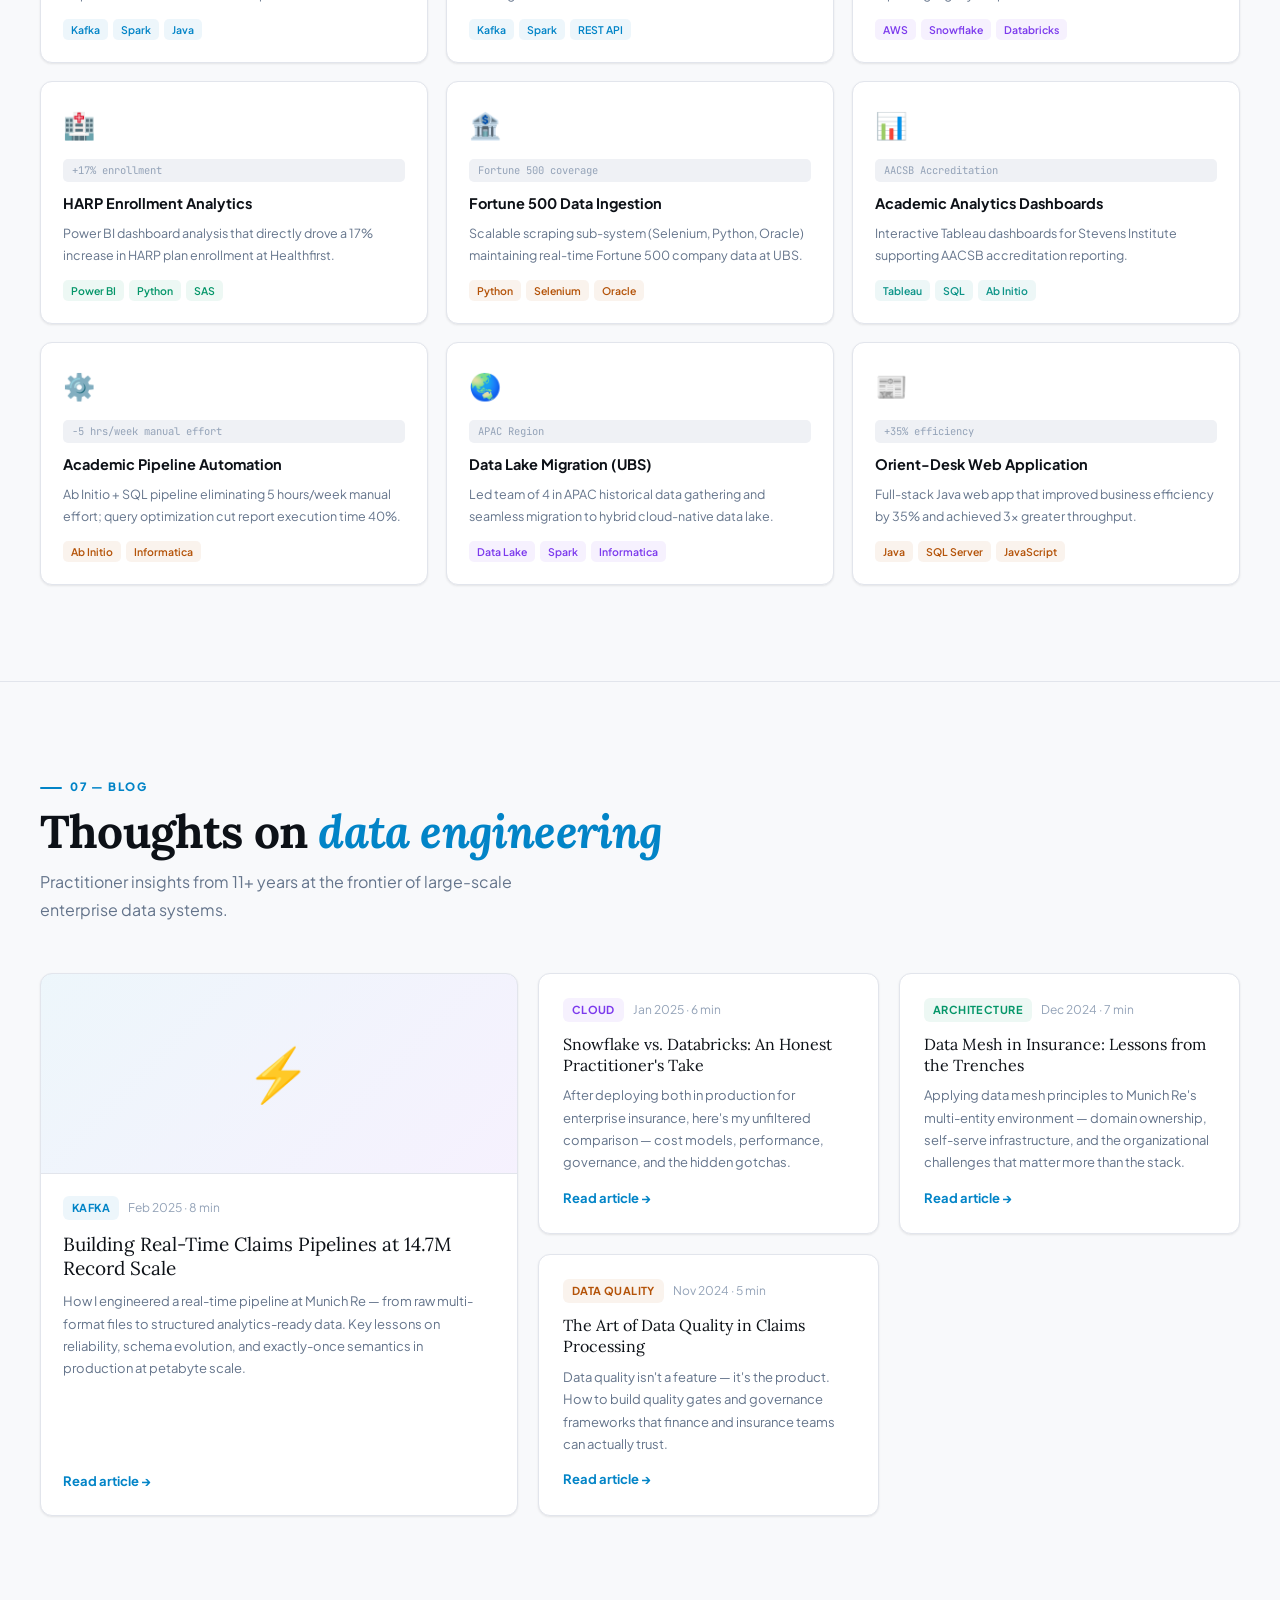
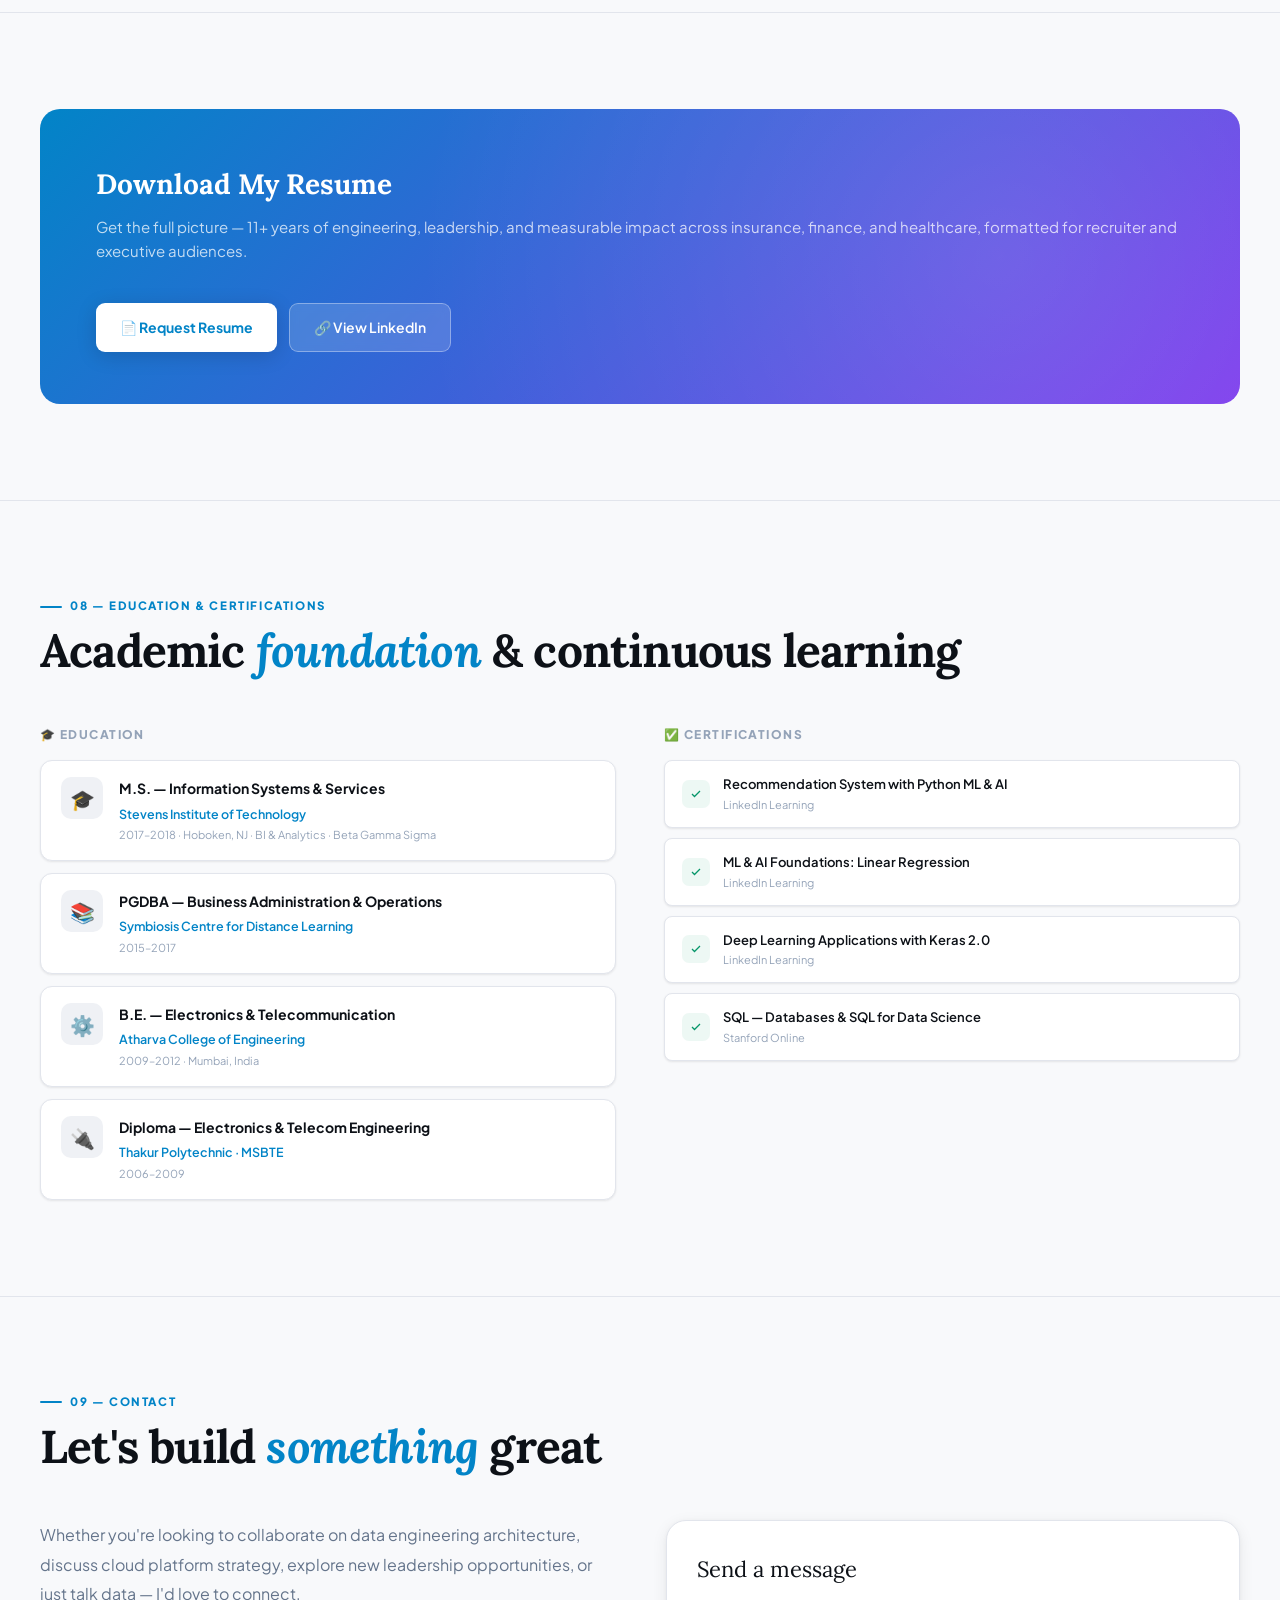
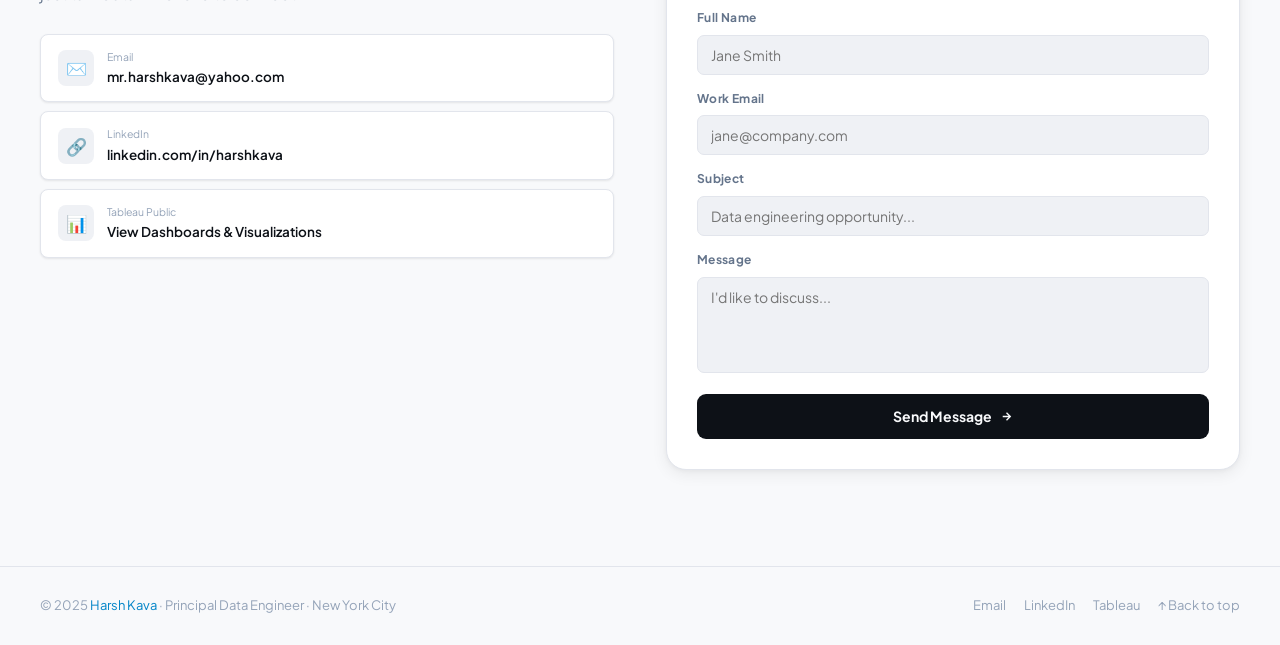
==== commit 2e660bdc: "Update index.html" ====
--- a/index.html
+++ b/index.html
@@ -562,7 +562,7 @@
           <div class="photo-avatar">👨‍💻</div>
           <div class="photo-name">Harsh Kava</div>
           <div class="photo-role">Principal Data Engineer</div>
-          <img src="IMG_3439.jpeg" style="width: 300px; height: auto;">
+          <img src="profile.png" style="width: 300px; height: auto;">
            <!-- Right: photo card + stat cards  <img src="IMG_3439.jpeg" width="500" height="300"> -->
 
            
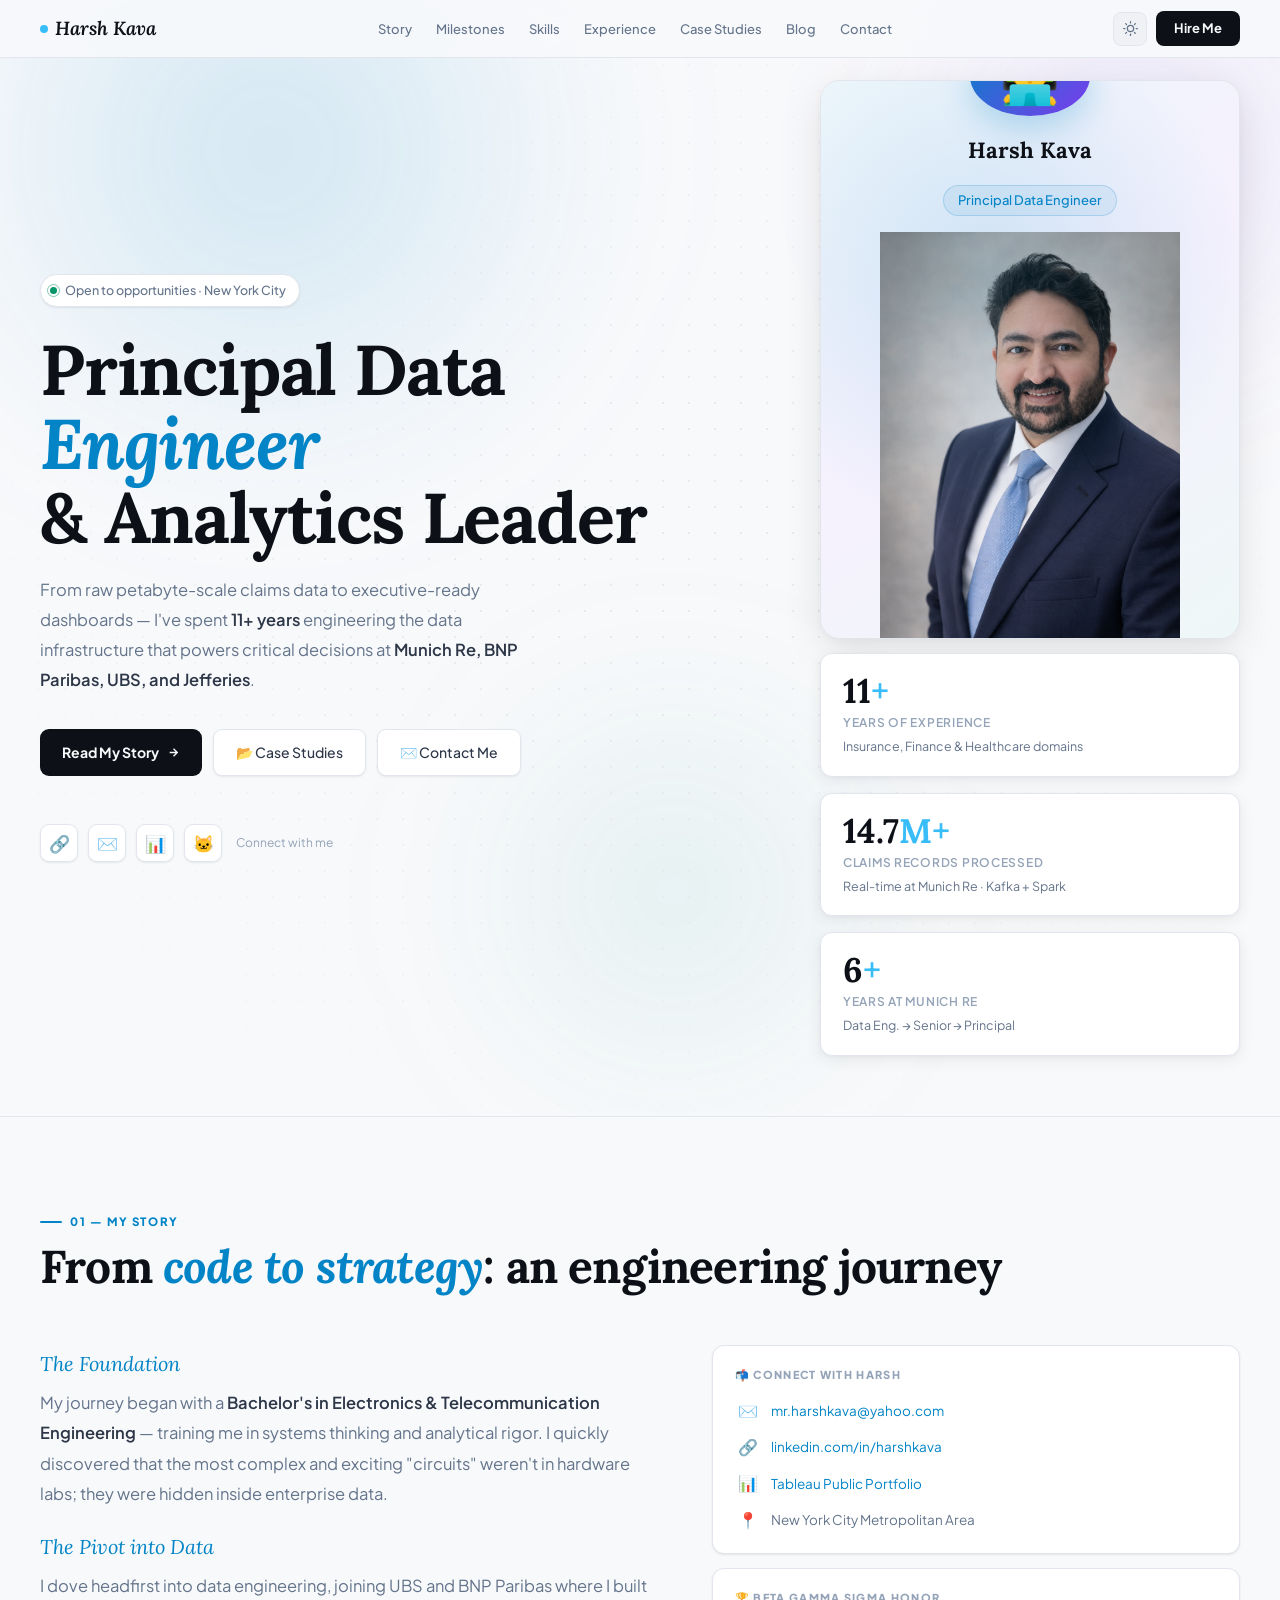
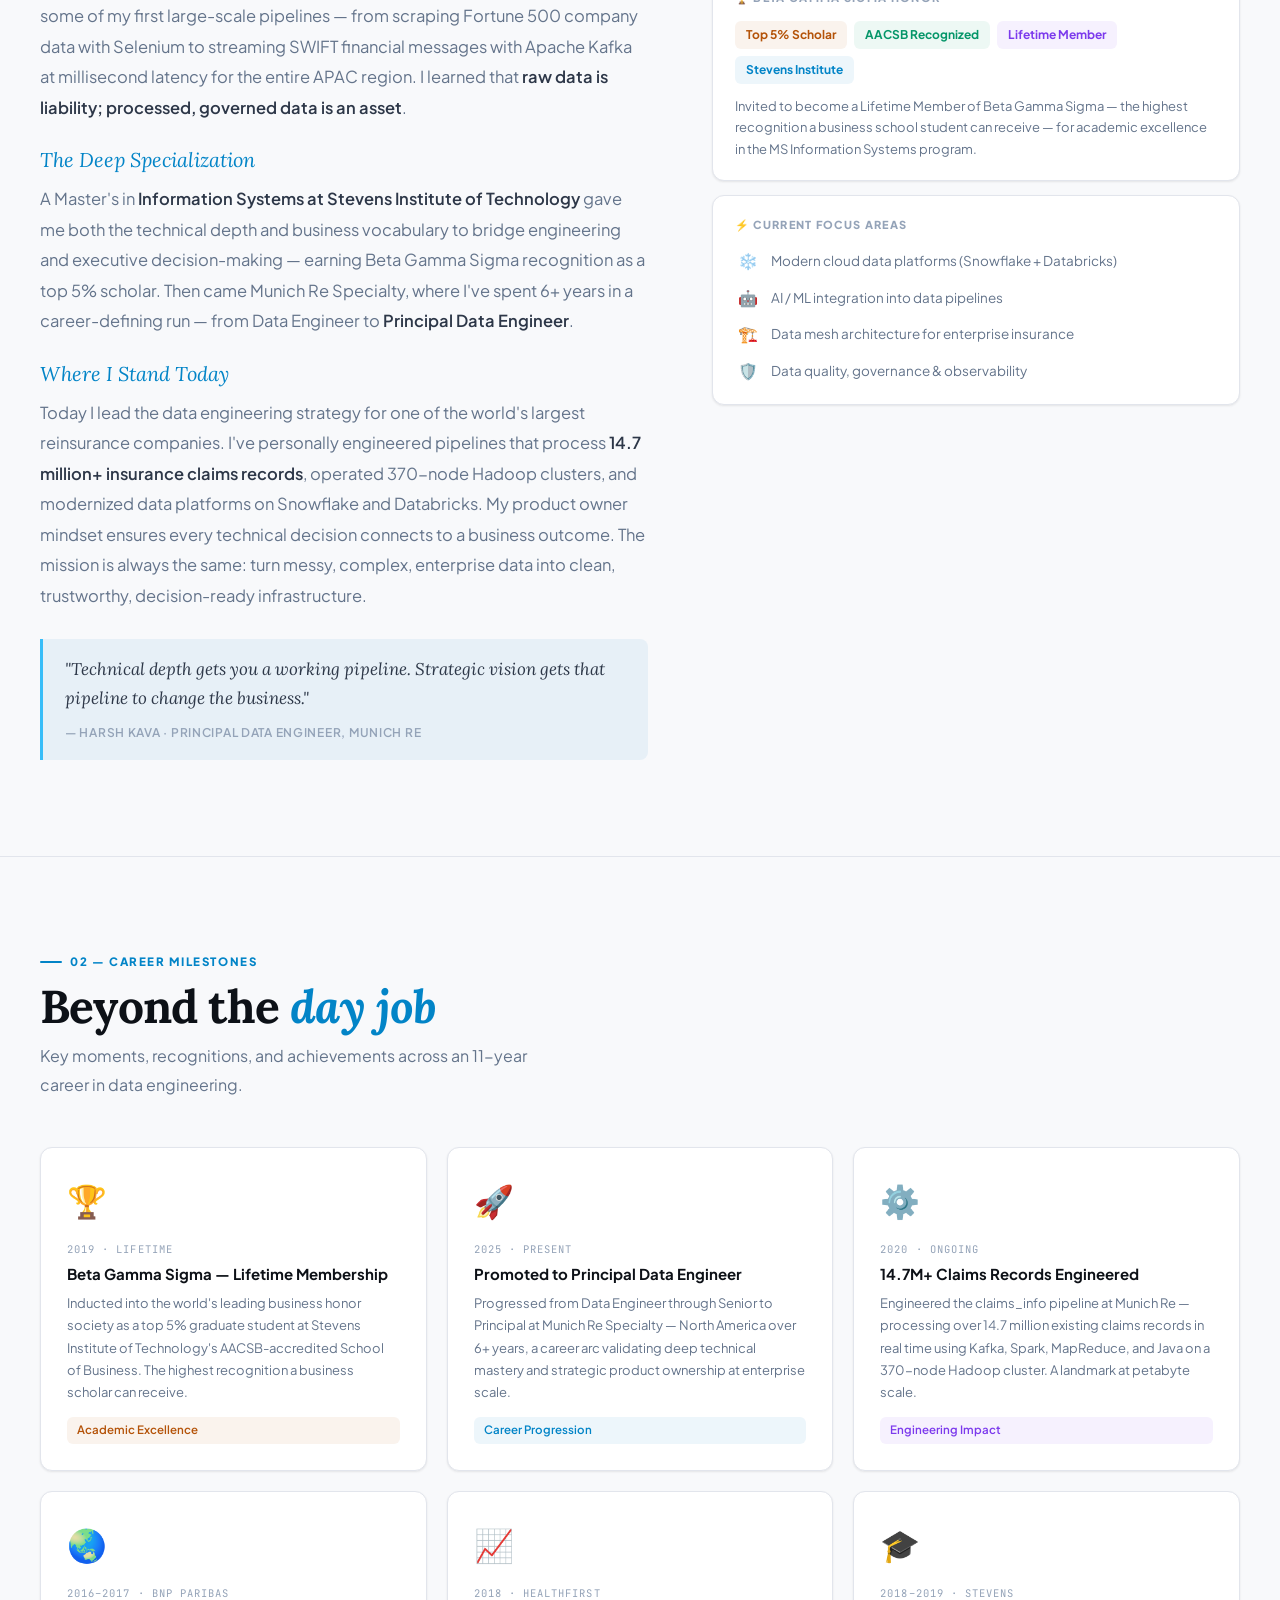
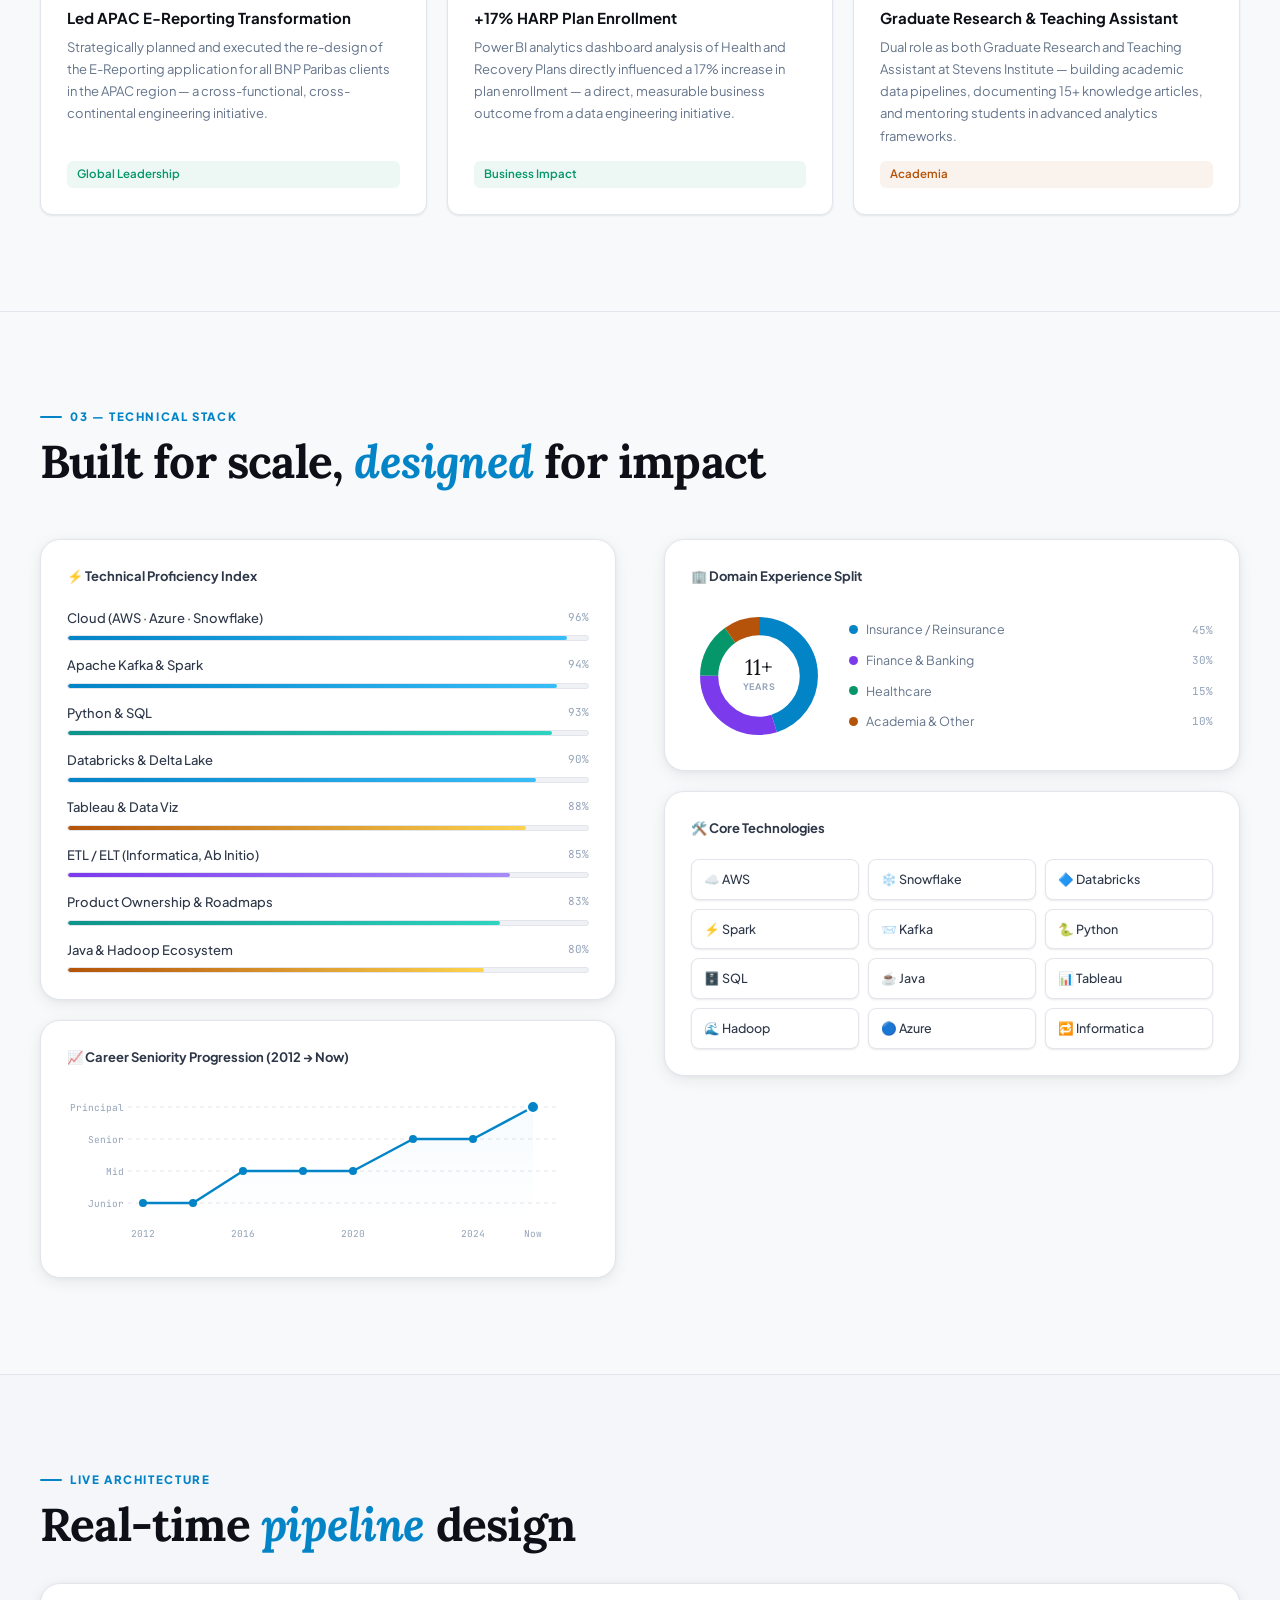
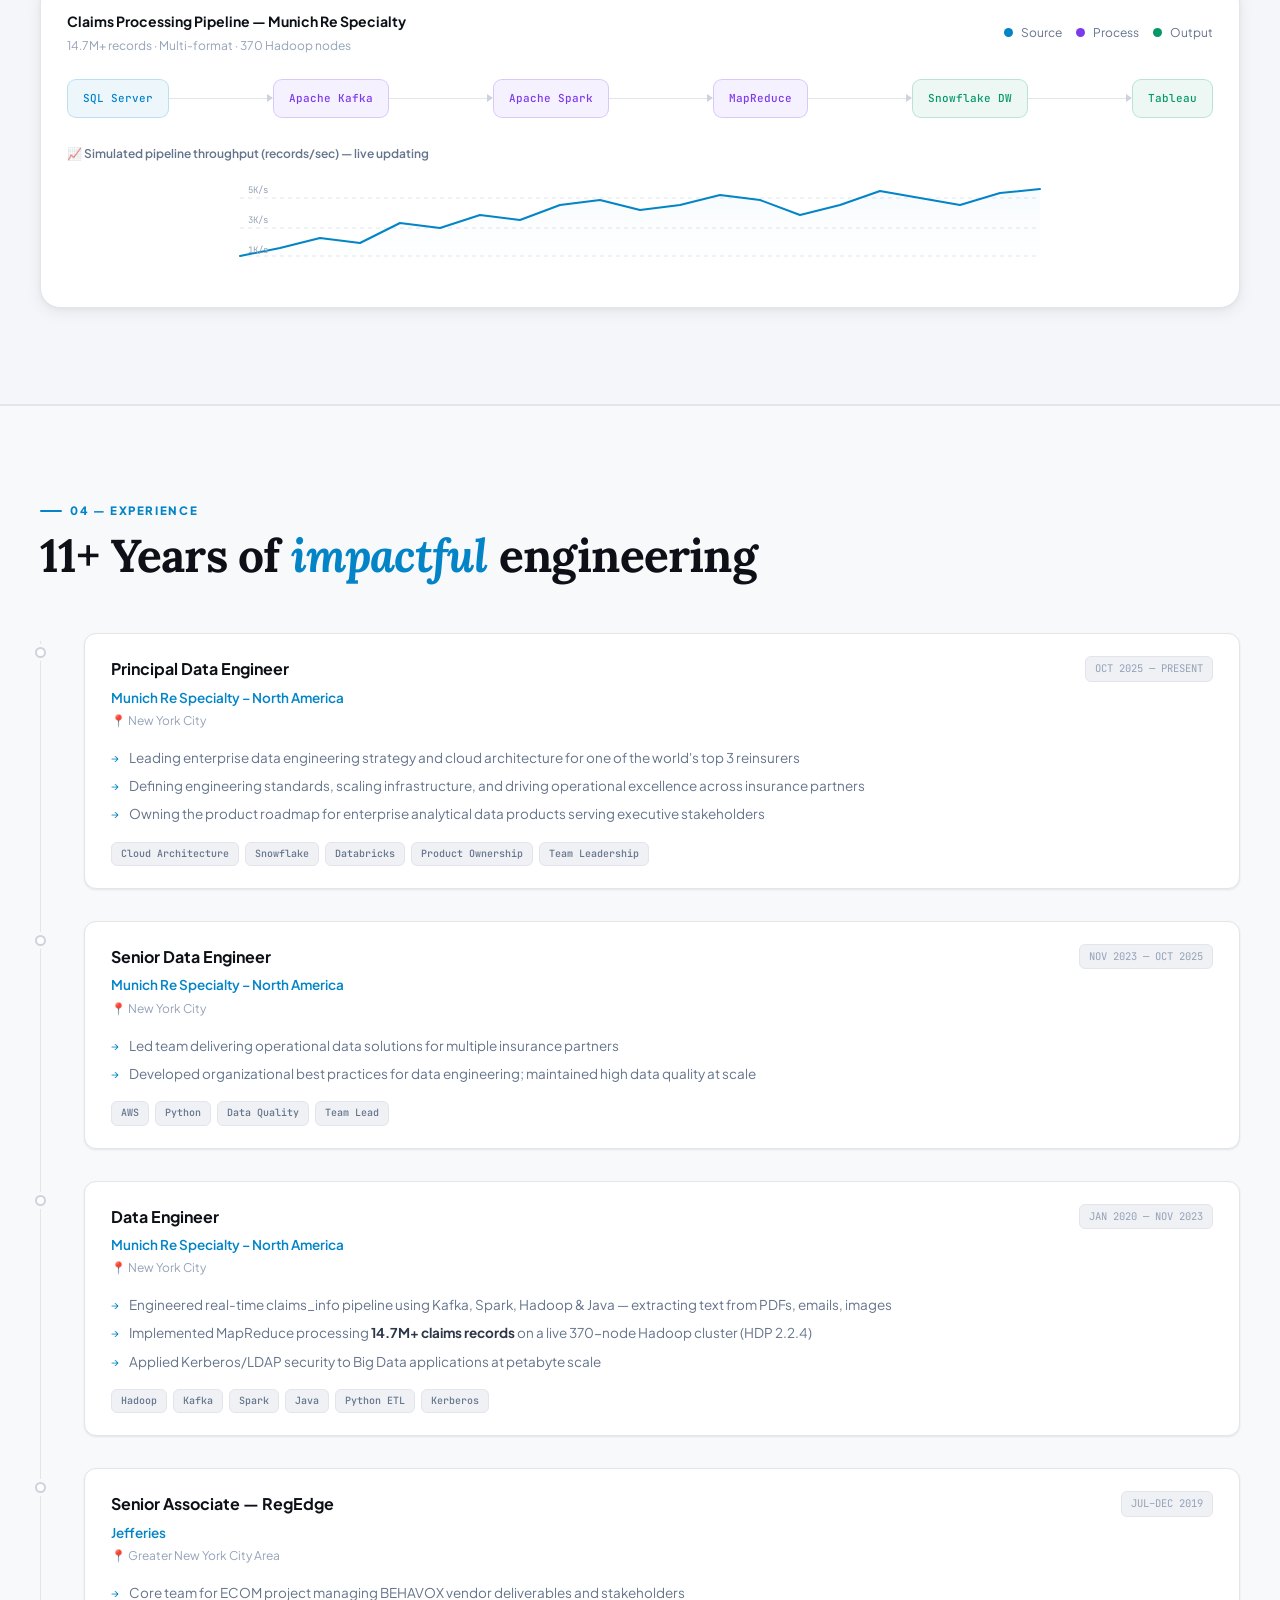
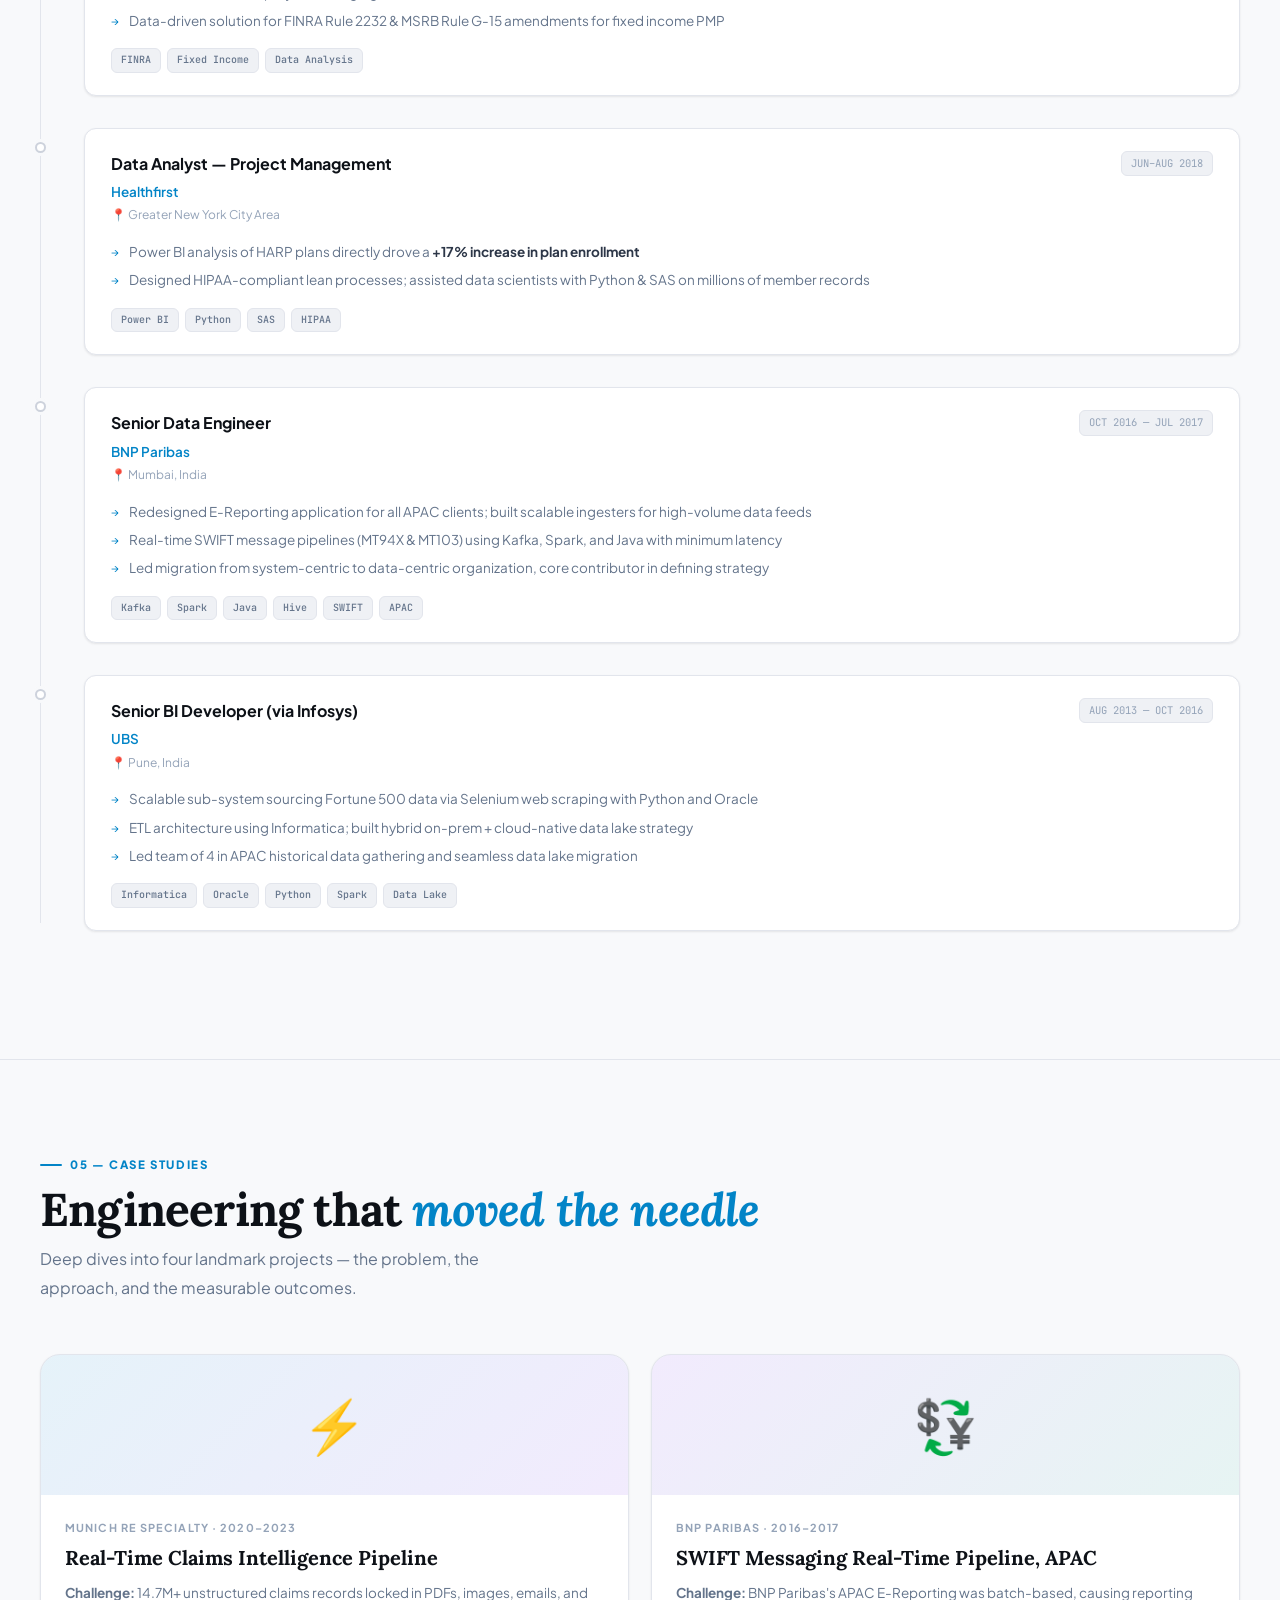
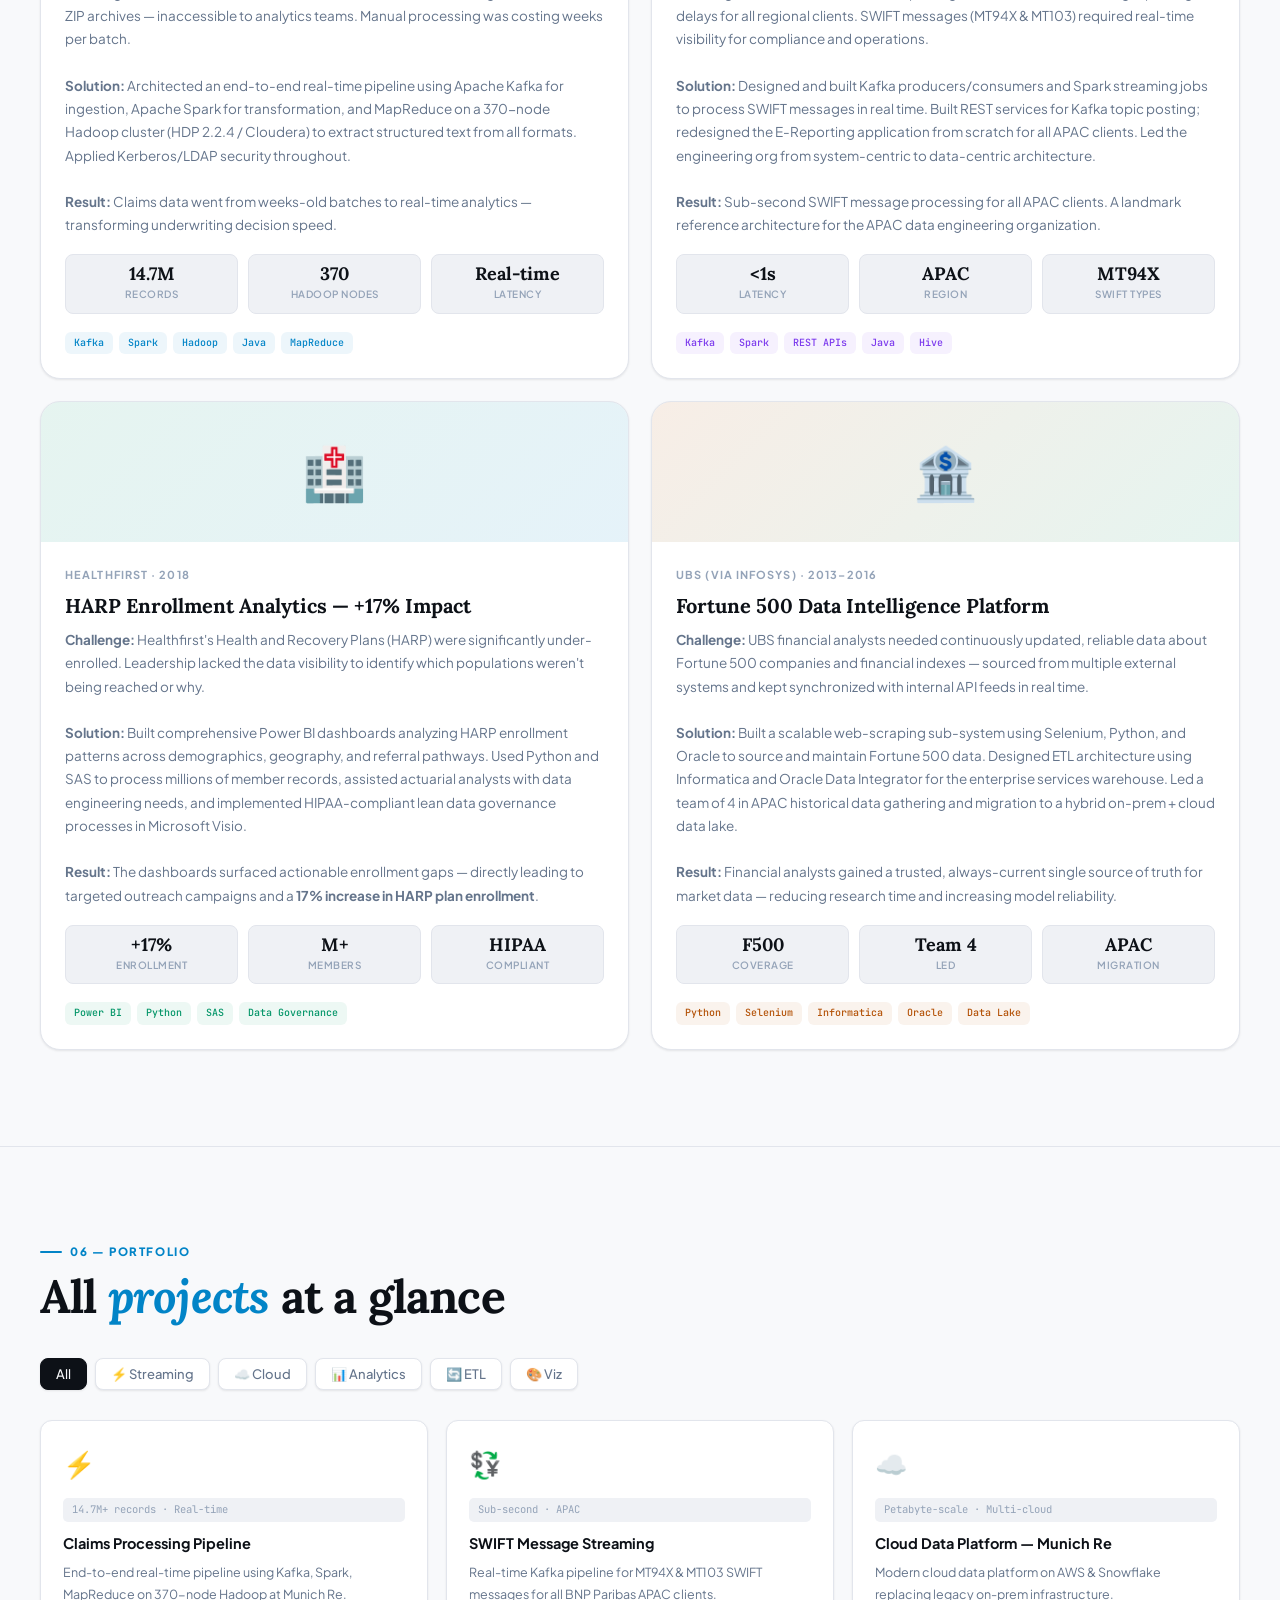
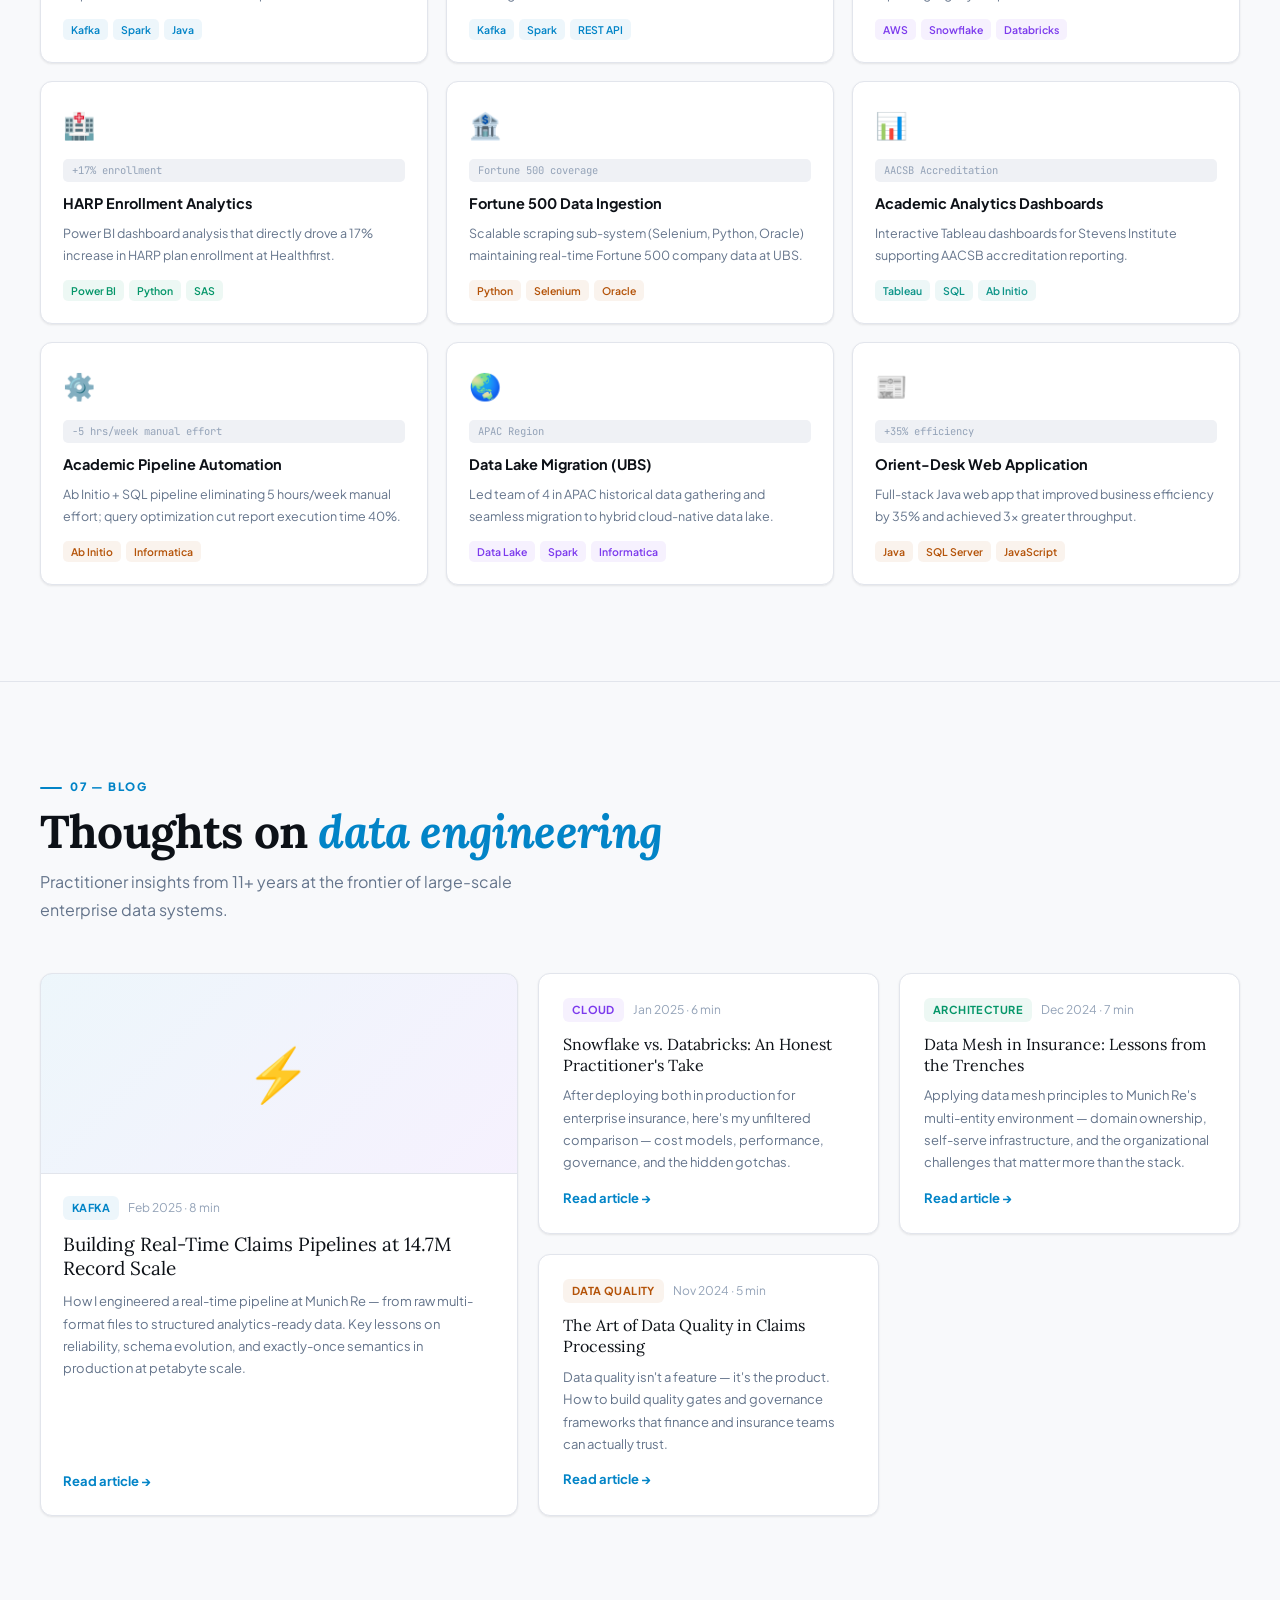
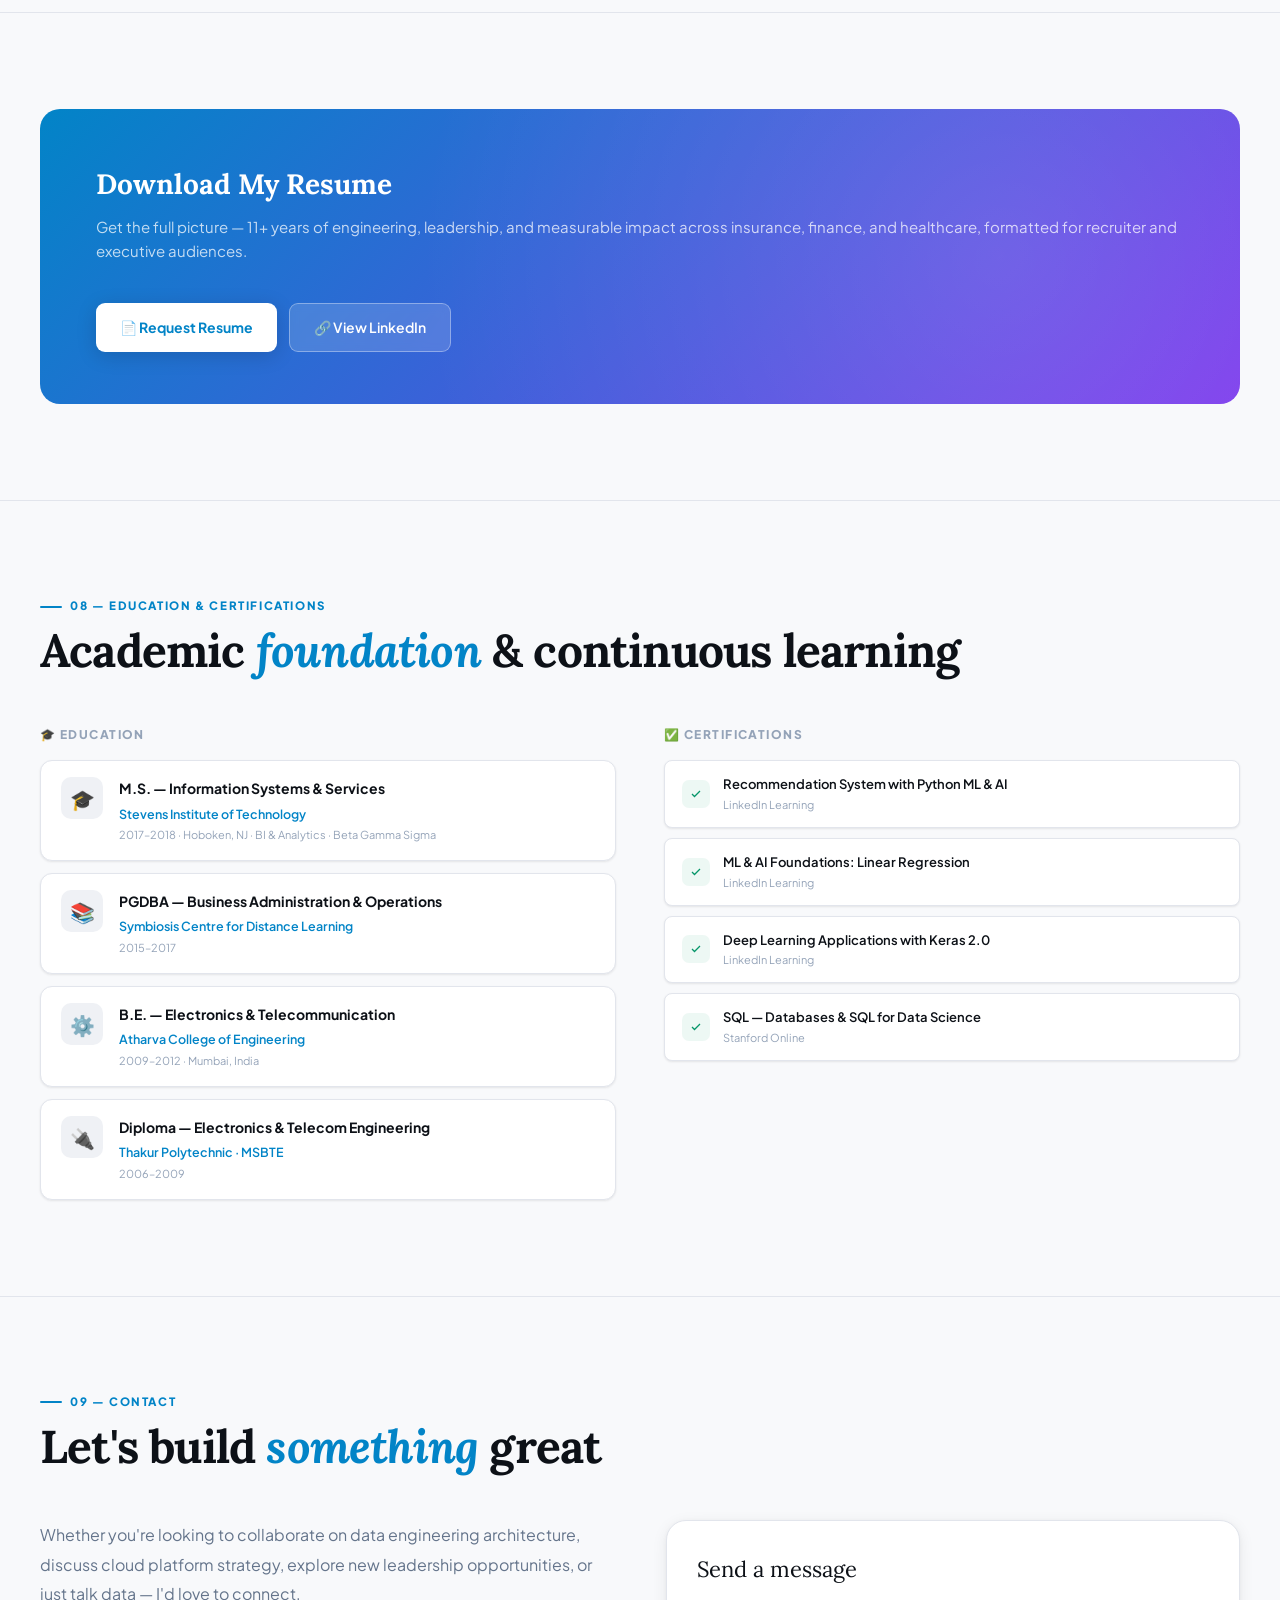
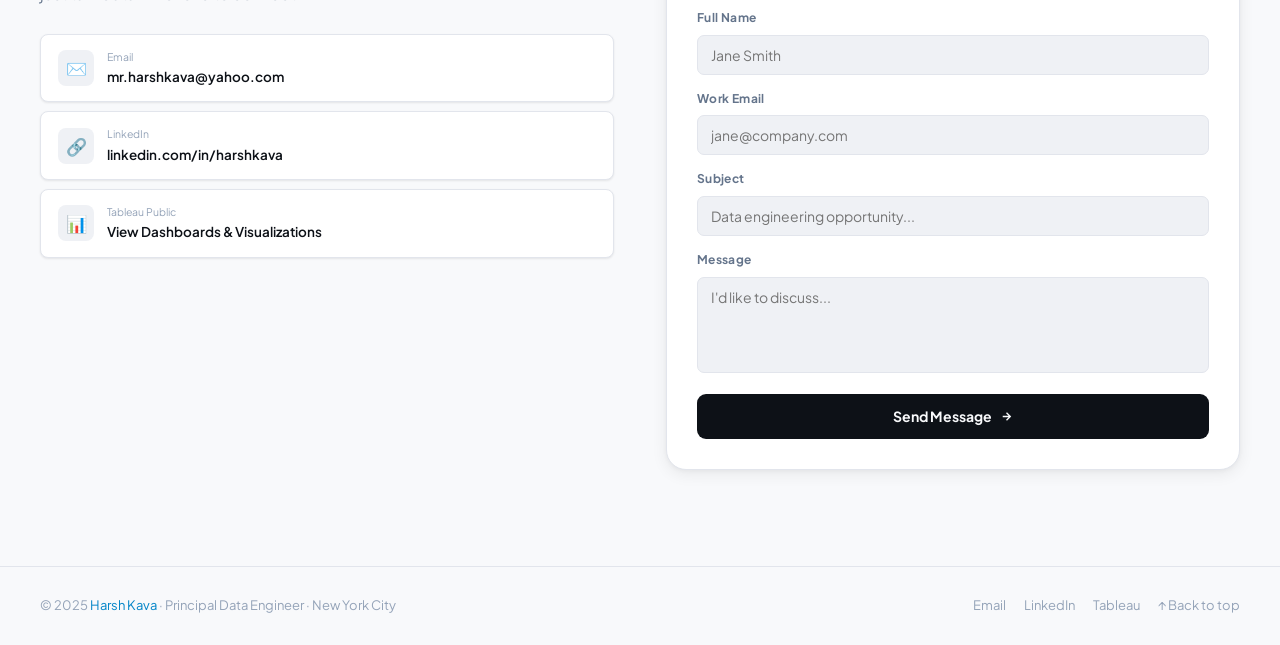
==== commit ece8d77e: "Update index.html" ====
--- a/index.html
+++ b/index.html
@@ -3,11 +3,11 @@
 <head>
 <meta charset="UTF-8">
 <meta name="viewport" content="width=device-width, initial-scale=1.0">
-<title>Harsh Kava — Principal Data Engineer & Analytics Leader</title>
+<title>Harsh Kava — Data Engineering & Analytics Expert</title>
 
 <!-- SEO -->
 <meta name="description" content="Harsh Kava is a Principal Data Engineer at Munich Re with 11+ years building scalable cloud data platforms in insurance and finance. Expert in AWS, Snowflake, Databricks, Kafka, Spark.">
-<meta name="keywords" content="Harsh Kava, Data Engineer, Principal Data Engineer, Munich Re, Snowflake, Databricks, Apache Spark, Kafka, Python, SQL, AWS, Analytics, New York">
+<meta name="keywords" content="Harsh Kava, AI Engineering, Principal Data Engineer, Munich Re, Databricks, Snowflake, Apache Spark, Kafka, Python, SQL, AWS, Business Analytics, New York">
 <meta name="author" content="Harsh Kava">
 <meta name="robots" content="index, follow">
 <link rel="canonical" href="https://harshkava.github.io/">
